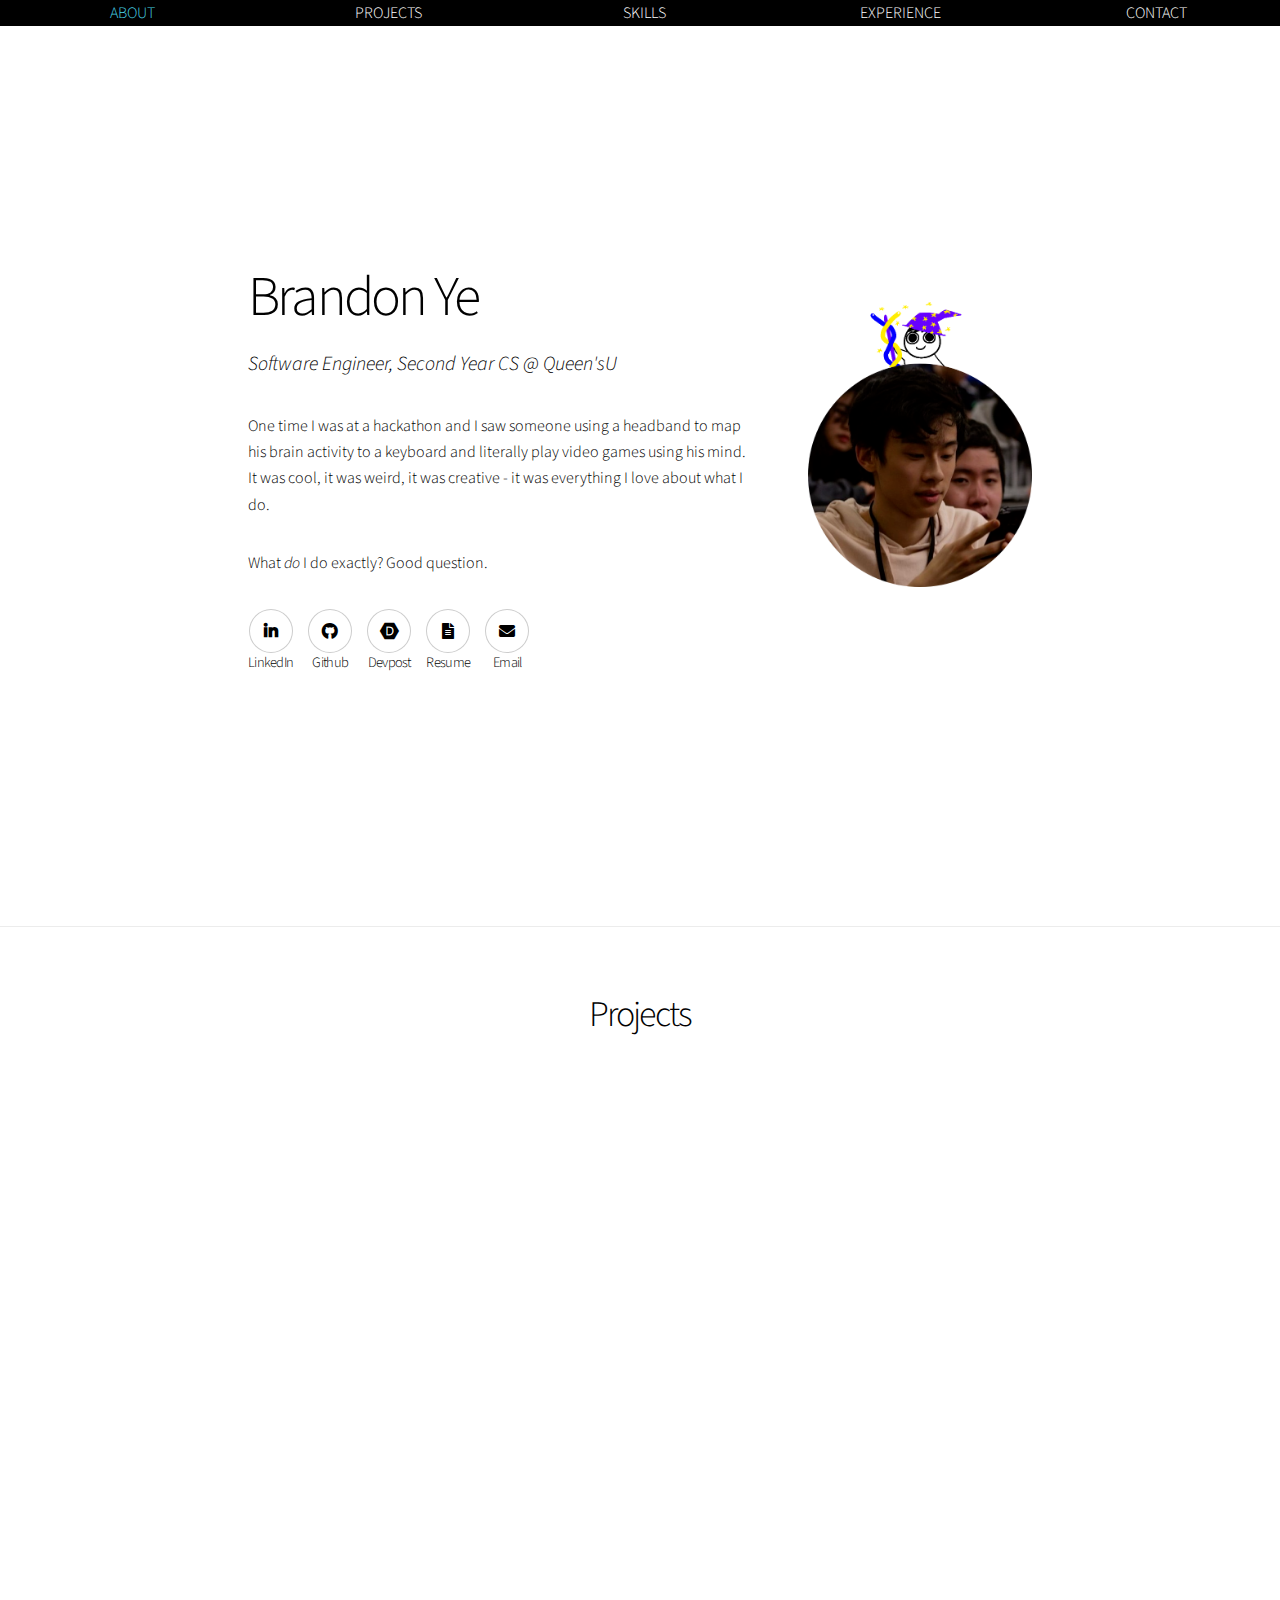
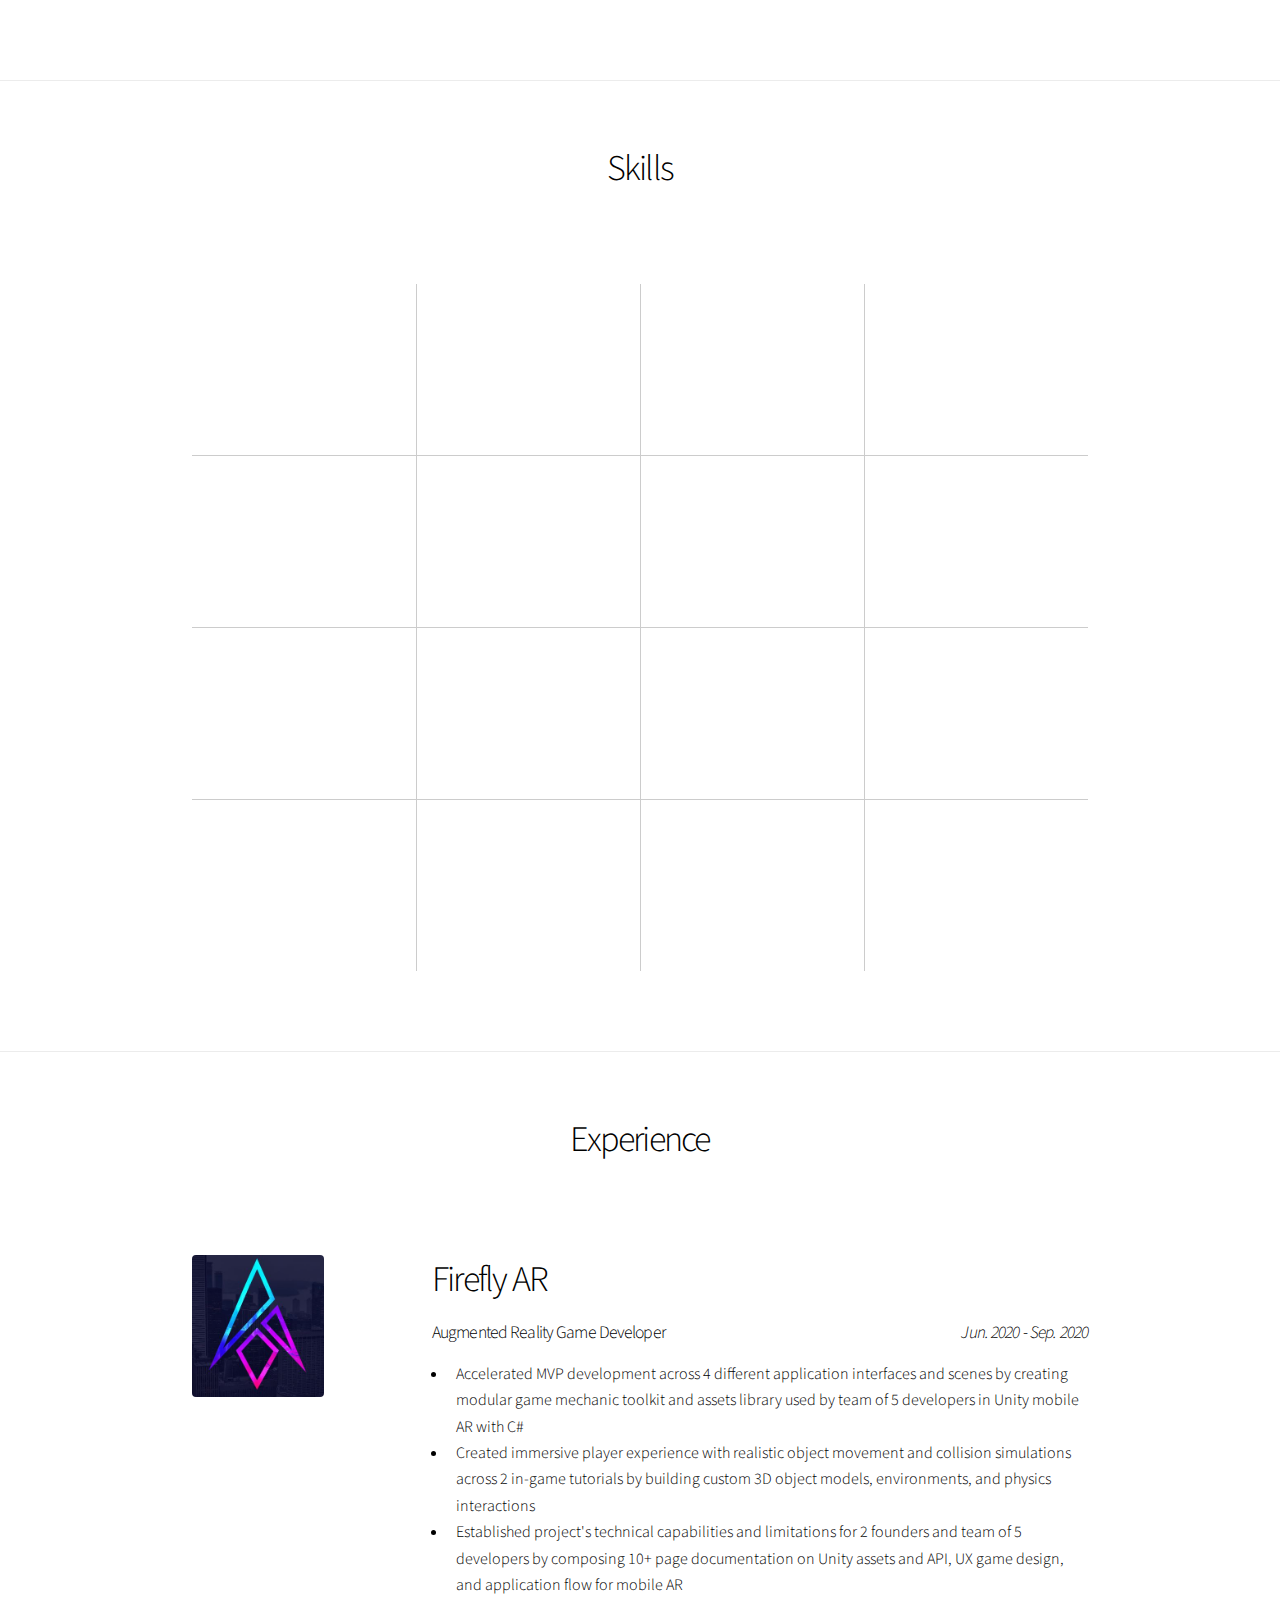
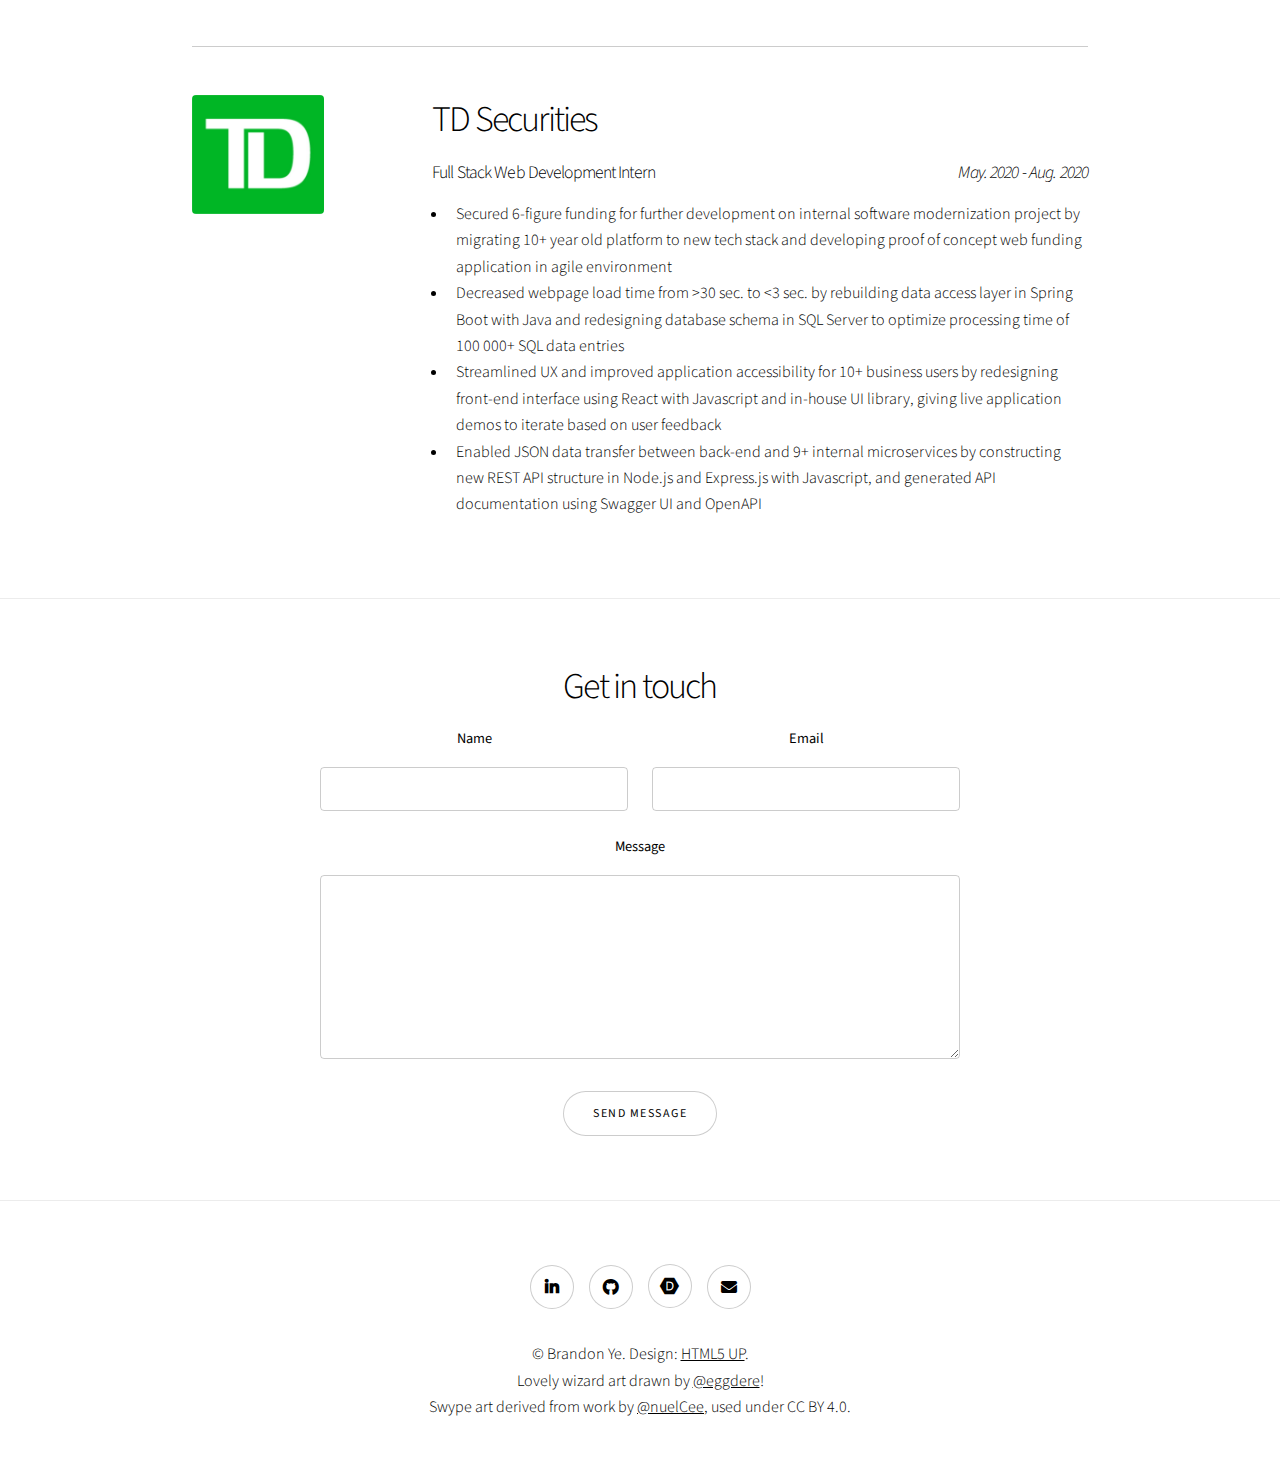
==== index.html @ df11e70d "add link preview" ====
<!DOCTYPE html>
<!--
	Story by HTML5 UP
	html5up.net | @ajlkn
	Free for personal and commercial use under the CCA 3.0 license (html5up.net/license)
-->
<html>

<head>
	<title>Brandon Ye</title>
	<meta charset="utf-8" />
	<meta name="viewport" content="width=device-width, initial-scale=1, user-scalable=no" />

	<!-- Stylesheets-->
	<link rel="icon" href="/favi.png" />
	<link rel="stylesheet" href="assets/css/main.css" />
	<noscript>
		<link rel="stylesheet" href="assets/css/noscript.css" />
	</noscript>
	<link rel="stylesheet" href="assets/css/animate.css" />

	<!-- Global site tag (gtag.js) - Google Analytics -->
	<script async src="https://www.googletagmanager.com/gtag/js?id=UA-158887407-1"></script>
	<script>
		window.dataLayer = window.dataLayer || [];
		function gtag() { dataLayer.push(arguments); }
		gtag('js', new Date());

		gtag('config', 'UA-158887407-1');
	</script>

	<!-- Hotjar Tracking Code for yebrandon.com -->
	<script>
		(function (h, o, t, j, a, r)
		{
			h.hj = h.hj || function () { (h.hj.q = h.hj.q || []).push(arguments) };
			h._hjSettings = { hjid: 2223119, hjsv: 6 };
			a = o.getElementsByTagName('head')[0];
			r = o.createElement('script'); r.async = 1;
			r.src = t + h._hjSettings.hjid + j + h._hjSettings.hjsv;
			a.appendChild(r);
		})(window, document, 'https://static.hotjar.com/c/hotjar-', '.js?sv=');
	</script>

	<!-- Link Preview -->
	<meta property="og:url" content="https://yebrandon.com/" />
	<meta property="og:type" content="website" />
	<meta property="og:site_name" content="Brandon Ye" />
	<meta property="og:description" content="Software Engineer, Second Year CS @ Queen'sU" />
	<meta property="og:image" content="/assets/img/preview.jpg" />

</head>

<script src="assets/js/wow.min.js"></script>
<script>
	new WOW().init();
</script>

<body class="is-preload">
	<ul class="navbar" id="navbar">
		<li class="navitem">
			<a class="navlink currentSection" href="#about">ABOUT</a>
		</li>
		<li class="navitem">
			<a class="navlink" href="#projects">PROJECTS</a>
		</li>
		<li class="navitem">
			<a class="navlink" href="#skills">SKILLS</a>
		</li>
		<li class="navitem">
			<a class="navlink" href="#experience">EXPERIENCE</a>
		</li>
		<li class="navitem">
			<a class="navlink" href="#contact">CONTACT</a>
		</li>
	</ul>

	<!-- Wrapper -->
	<div id="wrapper" class="divided">
		<!-- Banner -->
		<section id="about"
			class="banner style3 orient-left content-align-left image-position-left fullscreen onload-image-fade-in onload-content-fade-right">
			<div class="content">
				<h1>Brandon Ye</h1>
				<p class="major">
					<em>Software Engineer, Second Year CS @ Queen'sU </em>
				</p>
				<p>
					One time I was at a hackathon and I saw someone using a
					headband to map his brain activity to a keyboard and
					literally play video games using his mind. It was cool,
					it was weird, it was creative - it was everything I love
					about what I do.
				</p>
				<p>What <em>do</em> I do exactly? Good question.</p>

				<div class="inner">
					<ul class="icons">
						<li class='align-center'>
							<a href="https://www.linkedin.com/in/yebrandon/"
								class="icon brands style2 fa-linkedin-in"><span class="label">LinkedIn</span></a>
							</br>
							<h5>LinkedIn</h5>
						</li>
						<li class='align-center'>
							<a href="https://github.com/yebrandon" class="icon brands style2 fa-github"><span
									class="label">Github</span></a>
							</br>
							<h5>Github</h5>
						</li>
						<li class='align-center'>
							<a href="https://devpost.com/yebrandon" class="icon style2 devpost-wrap icon-devpost"><span
									class="label">Devpost</span></a>
							</br>
							<h5>Devpost</h5>
						</li>
						<li class='align-center'>
							<a href="https://drive.google.com/file/d/1NxqXTnU8Q_Bk2OvTeezurQHEL7Am3MLX/view?usp=sharing"
								class="icon style2 fa-file-alt"><span class="label">Resume</span></a>
							</br>
							<h5>Resume</h5>
						</li>
						<li class='align-center'>
							<a href="mailto:contactbrandonye@gmail.com" class="icon style2 fa-envelope"><span
									class="label">Email</span></a>
							</br>
							<h5>Email</h5>
						</li>
					</ul>
				</div>


			</div>
			<div class="image">
				<img src="assets/img/banner.png" alt="" />
			</div>
		</section>

		<!-- Projects -->
		<section class="wrapper style1 align-center" id="projects">
			<div class="inner">
				<h2>Projects </h2>
			</div>



			<!-- Gallery -->
			<div class="gallery style1 big onscroll-fade-in">
				<article>
					<a class='image'><img src="assets/img/gallery/voluntera.jpg" alt="" /></a>


					<div class="caption">
						<h3>Voluntera</h3>
						<p>The one-stop shop for social impact. Queen's Tech and Media Association, 2020.</p>
						<ul class="actions fixed">
							<li><a href="https://voluntera.ca"
									class="button primary icon solid small fa-external-link-alt">Visit</a></li>
							<li><a href="https://github.com/yebrandon/voluntera"
									class="button primary icon solid small brands fa-github">Learn
									More</a></li>
						</ul>
					</div>
				</article>
				<article>
					<a class='image'><img src="assets/img/gallery/leya.jpg" alt="" class="image" /></a>

					<div class="caption">
						<h3>leya</h3>
						<p>A Chrome extension that allows you to customize and enhance your browsing experience through
							visual aesthetics and audio ambience. Hack the North 2020++.</p>
						<ul class="actions fixed">
							<li><a href="https://youtu.be/6MU6Hxv-NVk"
									class="button primary icon solid small fa-play">Watch</a>
							</li>
							<li><a href="https://github.com/yebrandon/leya"
									class="button primary icon solid small brands fa-github">Learn
									More</a></li>
						</ul>
					</div>
				</article>
				<article>
					<a class='image'><img src="assets/img/gallery/swype.jpg" alt="" class="image" /></a>

					<div class="caption">
						<h3>Swype</h3>
						<p>A mobile app that makes choosing where to eat fast and easy. Hack Western VII, 2020.</p>
						<ul class="actions fixed">
							<li><a href="https://youtu.be/klGUyrtO-fk"
									class="button primary icon solid small fa-play">Watch</a>
							</li>
							<li><a href="https://github.com/yebrandon/swype"
									class="button primary icon solid small brands fa-github">Learn
									More</a></li>
						</ul>
					</div>
				</article>
				<article>
					<a class='image'><img src="assets/img/gallery/veil.jpg" alt="" class="image" /></a>

					<div class="caption">
						<h3>Veil</h3>
						<p>Using image processing and machine learning to train an AI model that detects whether or not
							someone is wearing a mask. hackHer, 2020.</p>
						<ul class="actions fixed">
							<li><a href="https://www.youtube.com/watch?v=igIYOyoMusU&feature=youtu.be"
									class="button primary icon solid small fa-play">Watch</a>
							</li>
							<li><a href="https://github.com/yebrandon/veil"
									class="button primary icon solid small brands fa-github">Learn
									More</a></li>
						</ul>
					</div>
				</article>
				<article>
					<a class='image'><img src="assets/img/gallery/taxsim.jpg" alt="" class="image" /></a>

					<div class="caption">
						<h3>Tax Simulator</h3>
						<p>An educational game geared towards teaching youth about tax deductions and savings vehicles.
							Hack Western VI, 2019.
						</p>
						<ul class="actions fixed">
							<li><a href="/tax-simulator-2019/index.html"
									class="button primary icon solid small fa-gamepad">Play</a>
							</li>
							<li><a href="https://github.com/yebrandon/tax-simulator"
									class="button primary icon solid small brands fa-github">Learn
									More</a></li>
						</ul>
					</div>
				</article>
				<article>
					<a class='image'> <img src="assets/img/gallery/redandblue.jpg" alt="" class="image" /></a>

					<div class="caption">
						<h3>Red and Blue // Identity and the Creative Process</h3>
						<p>A narrative-driven 2D side scrolling RPG,
							accompanied by a short documentary detailing the creative process and the impact of
							narrative media on my personal life. Years later, still my magnum opus. Highschool
							English class, 2018.</p>
						<ul class="actions fixed">
							<li><a href="https://photos.google.com/share/AF1QipPNEinGzB4NIvh5ciOec9Gi6fWkUIBM4pMpup3J4-FPGaxdNRXN6_MG1zgQ36-__g?key=OTVzZGIxNllGTkNlU3luVV9McG5wQnhhWEFRcGpR"
									class="button primary icon solid small fa-play">Watch</a>
							</li>
							<li><a href="/red-and-blue/index.html"
									class="button primary icon solid small  fa-gamepad">Play</a></li>
						</ul>
					</div>
				</article>

		</section>

		<!-- Skills -->
		<section class="wrapper style1 align-center" id="skills">
			<div class="inner">
				<h2>Skills</h2>
				<br />

				<div class="items style1 small onscroll-fade-in">

					<section>
						<span class="image fithalf"><img src="assets/img/items/js.jpg" alt="" /></span>
						<h3>Javascript</h3>
					</section>
					<section>
						<span class="image fithalf"><img src="assets/img/items/java.jpg" alt="" /></span>
						<h3>Java</h3>
					</section>
					<section>
						<span class="image fithalf"><img src="assets/img/items/csharp.jpg" alt="" /></span>
						<h3>C#</h3>
					</section>
					<section>
						<span class="image fithalf"><img src="assets/img/items/python.jpg" alt="" /></span>
						<h3>Python</h3>
					</section>
					<section>
						<span class="image fithalf"><img src="assets/img/items/html.jpg" alt="" /></span>
						<h3>HTML</h3>
					</section>
					<section>
						<span class="image fithalf"><img src="assets/img/items/css.jpg" alt="" /></span>
						<h3>CSS</h3>
					</section>
					<section>
						<span class="image fithalf"><img src="assets/img/items/sql.jpg" alt="" /></span>
						<h3>SQL</h3>
					</section>
					<section>
						<span class="image fithalf"><img src="assets/img/items/react.jpg" alt="" /></span>
						<h3>React</h3>
					</section>
					<section>
						<span class="image fithalf"><img src="assets/img/items/nodejs.jpg" alt="" /></span>
						<h3>Node.js</h3>
					</section>
					<section>
						<span class="image fithalf"><img src="assets/img/items/expressjs.jpg" alt="" /></span>
						<h3>Express.js</h3>
					</section>
					<section>
						<span class="image fithalf"><img width="50%" src="assets/img/items/flask.jpg" alt="" /></span>
						<h3>Flask</h3>
					</section>
					<section>
						<span class="image fithalf"><img src="assets/img/items/firebase.jpg" alt="" /></span>
						<h3>Firebase</h3>
					</section>
					<section>
						<span class="image fithalf"><img src="assets/img/items/sqlserver.jpg" alt="" /></span>
						<h3>SQL Server</h3>
					</section>
					<section>
						<span class="image fithalf"><img width="50%" src="assets/img/items/springboot.jpg"
								alt="" /></span>
						<h3>Spring Boot</h3>
					</section>
					<section>
						<span class="image fithalf"><img src="assets/img/items/unity.jpg" alt="" /></span>
						<h3>Unity</h3>
					</section>

					<section>
						<span class="image fithalf"><img src="assets/img/items/git.jpg" alt="" /></span>
						<h3>Git</h3>
					</section>
				</div>
			</div>
		</section>

		<!--Experience-->
		<section class="wrapper style1 align-center" id="experience">
			<div class="inner">
				<h2>Experience</h2>
				<br />
				<div class="index align-left">
					<section>
						<header class="expheader">
							<span class="image expimg"><img class="sideimg" src="assets/img/firefly.jpg"
									alt="" /></span>
						</header>
						<div class="content">
							<h2>Firefly AR</h2>
							<h4 style="float: left">
								Augmented Reality Game Developer
							</h4>
							<h4 style="float: right">
								<em>Jun. 2020 - Sep. 2020</em>
							</h4>
							<div style="clear: both"></div>
							<ul>
								<li>
									Accelerated MVP development across 4 different application interfaces and scenes by
									creating modular game mechanic
									toolkit and assets library used by team of 5 developers in Unity mobile AR with C#
								</li>
								<li>
									Created immersive player experience with realistic object movement and collision
									simulations across 2 in-game tutorials
									by building custom 3D object models, environments, and physics interactions
								</li>
								<li>
									Established project's technical capabilities and limitations for 2 founders and team
									of 5 developers by composing 10+
									page documentation on Unity assets and API, UX game design, and application flow for
									mobile AR
								</li>
							</ul>
						</div>
					</section>
					<section>
						<header class="expheader">
							<span class="image expimg"><img class="sideimg" src="assets/img/td.jpg" alt="" /></span>
						</header>
						<div class="content">
							<h2>TD Securities</h2>
							<h4 style="float: left">
								Full Stack Web Development Intern
							</h4>
							<h4 style="float: right">
								<em>May. 2020 - Aug. 2020</em>
							</h4>
							<div style="clear: both"></div>

							<ul>
								<li>
									Secured 6-figure funding for further development on internal software modernization
									project by migrating 10+ year old
									platform to new tech stack and developing proof of concept web funding application
									in agile environment
								</li>
								<li>
									Decreased webpage load time from &gt;30 sec. to &lt;3 sec. by rebuilding data access
									layer in Spring Boot with Java and
									redesigning database schema in SQL Server to optimize processing time of 100 000+
									SQL data entries
								</li>
								<li>
									Streamlined UX and improved application accessibility for 10+ business users by
									redesigning front-end interface using
									React with Javascript and in-house UI library, giving live application demos to
									iterate based on user feedback
								</li>
								<li>
									Enabled JSON data transfer between back-end and 9+ internal microservices by
									constructing new REST API structure
									in Node.js and Express.js with Javascript, and generated API documentation using
									Swagger UI and OpenAPI
								</li>
							</ul>
						</div>
					</section>
				</div>
			</div>
		</section>

		<!-- Contact -->
		<section class="wrapper style1 align-center" id="contact">
			<div class="inner medium">
				<h2>Get in touch</h2>
				<form accept-charset="utf-8" method="post" action="https://formspree.io/contactbrandonye@gmail.com">
					<div class="fields">
						<div class="field half">
							<label for="name">Name</label>
							<input type="text" name="name" id="name" value="" />
						</div>
						<div class="field half">
							<label for="email">Email</label>
							<input type="email" name="email" id="email" value="" />
						</div>
						<div class="field">
							<label for="message">Message</label>
							<textarea name="message" id="message" rows="6"></textarea>
						</div>
					</div>
					<ul class="actions special">
						<li>
							<input type="submit" name="submit" id="submit" value="Send Message" />
						</li>
					</ul>
				</form>
			</div>
		</section>

		<!-- Footer -->
		<footer class="wrapper style1 align-center">
			<div class="inner">
				<ul class="icons">
					<li>
						<a href="https://www.linkedin.com/in/yebrandon/" class="icon brands style2 fa-linkedin-in"><span
								class="label">LinkedIn</span></a>
					</li>
					<li>
						<a href="https://github.com/yebrandon" class="icon brands style2 fa-github"><span
								class="label">Github</span></a>
					</li>
					<li>
						<a href="https://devpost.com/yebrandon" class="icon style2 devpost-wrap icon-devpost"><span
								class="label">Devpost</span></a>
					</li>
					<li>
						<a href="mailto:contactbrandonye@gmail.com" class="icon style2 fa-envelope"><span
								class="label">Email</span></a>
					</li>
				</ul>
				<p>
					&copy; Brandon Ye. Design:
					<a href="https://html5up.net">HTML5 UP</a>.
					</br>
					Lovely wizard art drawn by <a href="https://eggdere.carrd.co">@eggdere</a>!</em>
					</br>
					Swype art derived from work by
					<a href="https://twitter.com/nuelCee_">@nuelCee</a>, used under CC BY 4.0.
				</p>
			</div>
		</footer>
	</div>

	<!-- Scripts -->
	<script src="assets/js/jquery.min.js"></script>
	<script src="assets/js/jquery.scrollex.min.js"></script>
	<script src="assets/js/jquery.scrolly.min.js"></script>
	<script src="assets/js/browser.min.js"></script>
	<script src="assets/js/breakpoints.min.js"></script>
	<script src="assets/js/util.js"></script>
	<script src="assets/js/main.js"></script>
</body>

</html>
---- assets/css/main.css ----
@import url(fontawesome-all.min.css);
@import url('https://fonts.googleapis.com/css?family=Source+Sans+Pro:300,300i,400,400i');

/*
	Story by HTML5 UP
	html5up.net | @ajlkn
	Free for personal and commercial use under the CCA 3.0 license (html5up.net/license)
*/

html,
body,
div,
span,
applet,
object,
iframe,
h1,
h2,
h3,
h4,
h5,
h6,
p,
blockquote,
pre,
a,
abbr,
acronym,
address,
big,
cite,
code,
del,
dfn,
em,
img,
ins,
kbd,
q,
s,
samp,
small,
strike,
strong,
sub,
sup,
tt,
var,
b,
u,
i,
center,
dl,
dt,
dd,
ol,
ul,
li,
fieldset,
form,
label,
legend,
table,
caption,
tbody,
tfoot,
thead,
tr,
th,
td,
article,
aside,
canvas,
details,
embed,
figure,
figcaption,
footer,
header,
hgroup,
menu,
nav,
output,
ruby,
section,
summary,
time,
mark,
audio,
video {
	margin: 0;
	padding: 0;
	border: 0;
	font-size: 100%;
	font: inherit;
	vertical-align: baseline;
}

article,
aside,
details,
figcaption,
figure,
footer,
header,
hgroup,
menu,
nav,
section {
	display: block;
}

body {
	line-height: 1;
}

ol,
ul {
	list-style: none;
}

blockquote,
q {
	quotes: none;
}

blockquote:before,
blockquote:after,
q:before,
q:after {
	content: '';
	content: none;
}

table {
	border-collapse: collapse;
	border-spacing: 0;
}

body {
	-webkit-text-size-adjust: none;
}

mark {
	background-color: transparent;
	color: inherit;
}

input::-moz-focus-inner {
	border: 0;
	padding: 0;
}

input,
select,
textarea {
	-moz-appearance: none;
	-webkit-appearance: none;
	-ms-appearance: none;
	appearance: none;
}

/* Basic */

@-ms-viewport {
	width: device-width;
}

body {
	-ms-overflow-style: scrollbar;
}

@media screen and (max-width: 480px) {
	html,
	body {
		min-width: 320px;
	}
}

html {
	box-sizing: border-box;
	scroll-behavior: smooth;
}

*,
*:before,
*:after {
	box-sizing: inherit;
}

body {
	background: #ffffff;
}

body.is-preload *,
body.is-preload *:before,
body.is-preload *:after {
	-moz-animation: none !important;
	-webkit-animation: none !important;
	-ms-animation: none !important;
	animation: none !important;
	-moz-transition: none !important;
	-webkit-transition: none !important;
	-ms-transition: none !important;
	transition: none !important;
}

/* Type */

html {
	font-size: 16pt;
}

@media screen and (max-width: 1680px) {
	html {
		font-size: 14pt;
	}
}

@media screen and (max-width: 1280px) {
	html {
		font-size: 12pt;
	}
}

@media screen and (max-width: 736px) {
	html {
		font-size: 11pt;
	}
}

@media screen and (max-width: 360px) {
	html {
		font-size: 10pt;
	}
}

body {
	background-color: #ffffff;
	color: #000000;
}

body,
input,
select,
textarea {
	font-family: 'Source Sans Pro', Helvetica, sans-serif;
	font-size: 1rem;
	font-weight: 300;
	line-height: 1.65;
}

a {
	-moz-transition: color 0.2s ease-in-out;
	-webkit-transition: color 0.2s ease-in-out;
	-ms-transition: color 0.2s ease-in-out;
	transition: color 0.2s ease-in-out;
	text-decoration: underline;
}

strong,
b {
	font-weight: 400;
}

em,
i {
	font-style: italic;
}

p {
	margin: 0 0 2rem 0;
}

p.major {
	font-size: 1.25rem;
}

h1,
h2,
h3,
h4,
h5 {
	font-weight: 300;
	line-height: 1.375;
	letter-spacing: -0.05em;
	margin: 0 0 1rem 0;
}

h1 a,
h2 a,
h3 a,
h4 a,
h5 a,
h6 a {
	color: inherit;
	text-decoration: none;
}

h1 {
	font-size: 3.5rem;
	line-height: 1.2;
}

h2 {
	font-size: 2.25rem;
}

h3 {
	font-size: 1.5rem;
}

h4 {
	font-size: 1.1rem;
}

h5 {
	font-size: 0.9rem;
}

h6 {
	font-size: 0.7rem;
}

sub {
	font-size: 0.8rem;
	position: relative;
	top: 0.5rem;
}

sup {
	font-size: 0.8rem;
	position: relative;
	top: -0.5rem;
}

blockquote {
	border-left: solid 4px;
	font-style: italic;
	margin: 0 0 2rem 0;
	padding: 0.5rem 0 0.5rem 2rem;
}

code {
	border-radius: 4px;
	font-family: 'Courier New', monospace;
	font-size: 0.9em;
	margin: 0 0.25rem;
	padding: 0.25rem 0.325rem;
}

pre {
	-webkit-overflow-scrolling: touch;
	font-family: 'Courier New', monospace;
	font-size: 0.9em;
	margin: 0 0 2rem 0;
}

pre code {
	display: block;
	line-height: 1.5;
	padding: 0.75rem 1rem;
	overflow-x: auto;
}

hr {
	border: 0;
	border-bottom: solid 1px;
	margin: 2.5rem 0;
}

hr.major {
	margin: 3.5rem 0;
}

.align-left {
	text-align: left;
}

.align-center {
	text-align: center;
}

.align-right {
	text-align: right;
}

@media screen and (max-width: 736px) {
	p.major {
		font-size: 1.1rem;
	}

	h1 {
		font-size: 2.5rem;
	}

	h2 {
		font-size: 2rem;
	}

	h3 {
		font-size: 1.25rem;
	}

	h4 {
		font-size: 1rem;
	}
}

input,
select,
textarea {
	color: #000000;
}

a {
	color: #000000;
}

a:hover {
	color: #47d3e5;
}

strong,
b {
	color: #000000;
}

h1,
h2,
h3,
h4,
h5,
h6 {
	color: #000000;
}

blockquote {
	border-left-color: rgba(0, 0, 0, 0.2);
}

code {
	background: rgba(0, 0, 0, 0.05);
	border-color: rgba(0, 0, 0, 0.2);
}

hr {
	border-bottom-color: rgba(0, 0, 0, 0.2);
}

/* Row */

.row {
	display: flex;
	flex-wrap: wrap;
	box-sizing: border-box;
	align-items: stretch;
}

.row > * {
	box-sizing: border-box;
}

.row.gtr-uniform > * > :last-child {
	margin-bottom: 0;
}

.row.aln-left {
	justify-content: flex-start;
}

.row.aln-center {
	justify-content: center;
}

.row.aln-right {
	justify-content: flex-end;
}

.row.aln-top {
	align-items: flex-start;
}

.row.aln-middle {
	align-items: center;
}

.row.aln-bottom {
	align-items: flex-end;
}

.row > .imp {
	order: -1;
}

.row > .col-1 {
	width: 8.33333%;
}

.row > .off-1 {
	margin-left: 8.33333%;
}

.row > .col-2 {
	width: 16.66667%;
}

.row > .off-2 {
	margin-left: 16.66667%;
}

.row > .col-3 {
	width: 25%;
}

.row > .off-3 {
	margin-left: 25%;
}

.row > .col-4 {
	width: 33.33333%;
}

.row > .off-4 {
	margin-left: 33.33333%;
}

.row > .col-5 {
	width: 41.66667%;
}

.row > .off-5 {
	margin-left: 41.66667%;
}

.row > .col-6 {
	width: 50%;
}

.row > .off-6 {
	margin-left: 50%;
}

.row > .col-7 {
	width: 58.33333%;
}

.row > .off-7 {
	margin-left: 58.33333%;
}

.row > .col-8 {
	width: 66.66667%;
}

.row > .off-8 {
	margin-left: 66.66667%;
}

.row > .col-9 {
	width: 75%;
}

.row > .off-9 {
	margin-left: 75%;
}

.row > .col-10 {
	width: 83.33333%;
}

.row > .off-10 {
	margin-left: 83.33333%;
}

.row > .col-11 {
	width: 91.66667%;
}

.row > .off-11 {
	margin-left: 91.66667%;
}

.row > .col-12 {
	width: 100%;
}

.row > .off-12 {
	margin-left: 100%;
}

.row.gtr-0 {
	margin-top: 0;
	margin-left: 0rem;
}

.row.gtr-0 > * {
	padding: 0 0 0 0rem;
}

.row.gtr-0.gtr-uniform {
	margin-top: 0rem;
}

.row.gtr-0.gtr-uniform > * {
	padding-top: 0rem;
}

.row.gtr-25 {
	margin-top: 0;
	margin-left: -0.5rem;
}

.row.gtr-25 > * {
	padding: 0 0 0 0.5rem;
}

.row.gtr-25.gtr-uniform {
	margin-top: -0.5rem;
}

.row.gtr-25.gtr-uniform > * {
	padding-top: 0.5rem;
}

.row.gtr-50 {
	margin-top: 0;
	margin-left: -1rem;
}

.row.gtr-50 > * {
	padding: 0 0 0 1rem;
}

.row.gtr-50.gtr-uniform {
	margin-top: -1rem;
}

.row.gtr-50.gtr-uniform > * {
	padding-top: 1rem;
}

.row {
	margin-top: 0;
	margin-left: -2rem;
}

.row > * {
	padding: 0 0 0 2rem;
}

.row.gtr-uniform {
	margin-top: -2rem;
}

.row.gtr-uniform > * {
	padding-top: 2rem;
}

.row.gtr-150 {
	margin-top: 0;
	margin-left: -3rem;
}

.row.gtr-150 > * {
	padding: 0 0 0 3rem;
}

.row.gtr-150.gtr-uniform {
	margin-top: -3rem;
}

.row.gtr-150.gtr-uniform > * {
	padding-top: 3rem;
}

.row.gtr-200 {
	margin-top: 0;
	margin-left: -4rem;
}

.row.gtr-200 > * {
	padding: 0 0 0 4rem;
}

.row.gtr-200.gtr-uniform {
	margin-top: -4rem;
}

.row.gtr-200.gtr-uniform > * {
	padding-top: 4rem;
}

@media screen and (max-width: 1680px) {
	.row {
		display: flex;
		flex-wrap: wrap;
		box-sizing: border-box;
		align-items: stretch;
	}

	.row > * {
		box-sizing: border-box;
	}

	.row.gtr-uniform > * > :last-child {
		margin-bottom: 0;
	}

	.row.aln-left {
		justify-content: flex-start;
	}

	.row.aln-center {
		justify-content: center;
	}

	.row.aln-right {
		justify-content: flex-end;
	}

	.row.aln-top {
		align-items: flex-start;
	}

	.row.aln-middle {
		align-items: center;
	}

	.row.aln-bottom {
		align-items: flex-end;
	}

	.row > .imp-xlarge {
		order: -1;
	}

	.row > .col-1-xlarge {
		width: 8.33333%;
	}

	.row > .off-1-xlarge {
		margin-left: 8.33333%;
	}

	.row > .col-2-xlarge {
		width: 16.66667%;
	}

	.row > .off-2-xlarge {
		margin-left: 16.66667%;
	}

	.row > .col-3-xlarge {
		width: 25%;
	}

	.row > .off-3-xlarge {
		margin-left: 25%;
	}

	.row > .col-4-xlarge {
		width: 33.33333%;
	}

	.row > .off-4-xlarge {
		margin-left: 33.33333%;
	}

	.row > .col-5-xlarge {
		width: 41.66667%;
	}

	.row > .off-5-xlarge {
		margin-left: 41.66667%;
	}

	.row > .col-6-xlarge {
		width: 50%;
	}

	.row > .off-6-xlarge {
		margin-left: 50%;
	}

	.row > .col-7-xlarge {
		width: 58.33333%;
	}

	.row > .off-7-xlarge {
		margin-left: 58.33333%;
	}

	.row > .col-8-xlarge {
		width: 66.66667%;
	}

	.row > .off-8-xlarge {
		margin-left: 66.66667%;
	}

	.row > .col-9-xlarge {
		width: 75%;
	}

	.row > .off-9-xlarge {
		margin-left: 75%;
	}

	.row > .col-10-xlarge {
		width: 83.33333%;
	}

	.row > .off-10-xlarge {
		margin-left: 83.33333%;
	}

	.row > .col-11-xlarge {
		width: 91.66667%;
	}

	.row > .off-11-xlarge {
		margin-left: 91.66667%;
	}

	.row > .col-12-xlarge {
		width: 100%;
	}

	.row > .off-12-xlarge {
		margin-left: 100%;
	}

	.row.gtr-0 {
		margin-top: 0;
		margin-left: 0rem;
	}

	.row.gtr-0 > * {
		padding: 0 0 0 0rem;
	}

	.row.gtr-0.gtr-uniform {
		margin-top: 0rem;
	}

	.row.gtr-0.gtr-uniform > * {
		padding-top: 0rem;
	}

	.row.gtr-25 {
		margin-top: 0;
		margin-left: -0.5rem;
	}

	.row.gtr-25 > * {
		padding: 0 0 0 0.5rem;
	}

	.row.gtr-25.gtr-uniform {
		margin-top: -0.5rem;
	}

	.row.gtr-25.gtr-uniform > * {
		padding-top: 0.5rem;
	}

	.row.gtr-50 {
		margin-top: 0;
		margin-left: -1rem;
	}

	.row.gtr-50 > * {
		padding: 0 0 0 1rem;
	}

	.row.gtr-50.gtr-uniform {
		margin-top: -1rem;
	}

	.row.gtr-50.gtr-uniform > * {
		padding-top: 1rem;
	}

	.row {
		margin-top: 0;
		margin-left: -2rem;
	}

	.row > * {
		padding: 0 0 0 2rem;
	}

	.row.gtr-uniform {
		margin-top: -2rem;
	}

	.row.gtr-uniform > * {
		padding-top: 2rem;
	}

	.row.gtr-150 {
		margin-top: 0;
		margin-left: -3rem;
	}

	.row.gtr-150 > * {
		padding: 0 0 0 3rem;
	}

	.row.gtr-150.gtr-uniform {
		margin-top: -3rem;
	}

	.row.gtr-150.gtr-uniform > * {
		padding-top: 3rem;
	}

	.row.gtr-200 {
		margin-top: 0;
		margin-left: -4rem;
	}

	.row.gtr-200 > * {
		padding: 0 0 0 4rem;
	}

	.row.gtr-200.gtr-uniform {
		margin-top: -4rem;
	}

	.row.gtr-200.gtr-uniform > * {
		padding-top: 4rem;
	}
}

@media screen and (max-width: 1280px) {
	.row {
		display: flex;
		flex-wrap: wrap;
		box-sizing: border-box;
		align-items: stretch;
	}

	.row > * {
		box-sizing: border-box;
	}

	.row.gtr-uniform > * > :last-child {
		margin-bottom: 0;
	}

	.row.aln-left {
		justify-content: flex-start;
	}

	.row.aln-center {
		justify-content: center;
	}

	.row.aln-right {
		justify-content: flex-end;
	}

	.row.aln-top {
		align-items: flex-start;
	}

	.row.aln-middle {
		align-items: center;
	}

	.row.aln-bottom {
		align-items: flex-end;
	}

	.row > .imp-large {
		order: -1;
	}

	.row > .col-1-large {
		width: 8.33333%;
	}

	.row > .off-1-large {
		margin-left: 8.33333%;
	}

	.row > .col-2-large {
		width: 16.66667%;
	}

	.row > .off-2-large {
		margin-left: 16.66667%;
	}

	.row > .col-3-large {
		width: 25%;
	}

	.row > .off-3-large {
		margin-left: 25%;
	}

	.row > .col-4-large {
		width: 33.33333%;
	}

	.row > .off-4-large {
		margin-left: 33.33333%;
	}

	.row > .col-5-large {
		width: 41.66667%;
	}

	.row > .off-5-large {
		margin-left: 41.66667%;
	}

	.row > .col-6-large {
		width: 50%;
	}

	.row > .off-6-large {
		margin-left: 50%;
	}

	.row > .col-7-large {
		width: 58.33333%;
	}

	.row > .off-7-large {
		margin-left: 58.33333%;
	}

	.row > .col-8-large {
		width: 66.66667%;
	}

	.row > .off-8-large {
		margin-left: 66.66667%;
	}

	.row > .col-9-large {
		width: 75%;
	}

	.row > .off-9-large {
		margin-left: 75%;
	}

	.row > .col-10-large {
		width: 83.33333%;
	}

	.row > .off-10-large {
		margin-left: 83.33333%;
	}

	.row > .col-11-large {
		width: 91.66667%;
	}

	.row > .off-11-large {
		margin-left: 91.66667%;
	}

	.row > .col-12-large {
		width: 100%;
	}

	.row > .off-12-large {
		margin-left: 100%;
	}

	.row.gtr-0 {
		margin-top: 0;
		margin-left: 0rem;
	}

	.row.gtr-0 > * {
		padding: 0 0 0 0rem;
	}

	.row.gtr-0.gtr-uniform {
		margin-top: 0rem;
	}

	.row.gtr-0.gtr-uniform > * {
		padding-top: 0rem;
	}

	.row.gtr-25 {
		margin-top: 0;
		margin-left: -0.5rem;
	}

	.row.gtr-25 > * {
		padding: 0 0 0 0.5rem;
	}

	.row.gtr-25.gtr-uniform {
		margin-top: -0.5rem;
	}

	.row.gtr-25.gtr-uniform > * {
		padding-top: 0.5rem;
	}

	.row.gtr-50 {
		margin-top: 0;
		margin-left: -1rem;
	}

	.row.gtr-50 > * {
		padding: 0 0 0 1rem;
	}

	.row.gtr-50.gtr-uniform {
		margin-top: -1rem;
	}

	.row.gtr-50.gtr-uniform > * {
		padding-top: 1rem;
	}

	.row {
		margin-top: 0;
		margin-left: -2rem;
	}

	.row > * {
		padding: 0 0 0 2rem;
	}

	.row.gtr-uniform {
		margin-top: -2rem;
	}

	.row.gtr-uniform > * {
		padding-top: 2rem;
	}

	.row.gtr-150 {
		margin-top: 0;
		margin-left: -3rem;
	}

	.row.gtr-150 > * {
		padding: 0 0 0 3rem;
	}

	.row.gtr-150.gtr-uniform {
		margin-top: -3rem;
	}

	.row.gtr-150.gtr-uniform > * {
		padding-top: 3rem;
	}

	.row.gtr-200 {
		margin-top: 0;
		margin-left: -4rem;
	}

	.row.gtr-200 > * {
		padding: 0 0 0 4rem;
	}

	.row.gtr-200.gtr-uniform {
		margin-top: -4rem;
	}

	.row.gtr-200.gtr-uniform > * {
		padding-top: 4rem;
	}
}

@media screen and (max-width: 980px) {
	.row {
		display: flex;
		flex-wrap: wrap;
		box-sizing: border-box;
		align-items: stretch;
	}

	.row > * {
		box-sizing: border-box;
	}

	.row.gtr-uniform > * > :last-child {
		margin-bottom: 0;
	}

	.row.aln-left {
		justify-content: flex-start;
	}

	.row.aln-center {
		justify-content: center;
	}

	.row.aln-right {
		justify-content: flex-end;
	}

	.row.aln-top {
		align-items: flex-start;
	}

	.row.aln-middle {
		align-items: center;
	}

	.row.aln-bottom {
		align-items: flex-end;
	}

	.row > .imp-medium {
		order: -1;
	}

	.row > .col-1-medium {
		width: 8.33333%;
	}

	.row > .off-1-medium {
		margin-left: 8.33333%;
	}

	.row > .col-2-medium {
		width: 16.66667%;
	}

	.row > .off-2-medium {
		margin-left: 16.66667%;
	}

	.row > .col-3-medium {
		width: 25%;
	}

	.row > .off-3-medium {
		margin-left: 25%;
	}

	.row > .col-4-medium {
		width: 33.33333%;
	}

	.row > .off-4-medium {
		margin-left: 33.33333%;
	}

	.row > .col-5-medium {
		width: 41.66667%;
	}

	.row > .off-5-medium {
		margin-left: 41.66667%;
	}

	.row > .col-6-medium {
		width: 50%;
	}

	.row > .off-6-medium {
		margin-left: 50%;
	}

	.row > .col-7-medium {
		width: 58.33333%;
	}

	.row > .off-7-medium {
		margin-left: 58.33333%;
	}

	.row > .col-8-medium {
		width: 66.66667%;
	}

	.row > .off-8-medium {
		margin-left: 66.66667%;
	}

	.row > .col-9-medium {
		width: 75%;
	}

	.row > .off-9-medium {
		margin-left: 75%;
	}

	.row > .col-10-medium {
		width: 83.33333%;
	}

	.row > .off-10-medium {
		margin-left: 83.33333%;
	}

	.row > .col-11-medium {
		width: 91.66667%;
	}

	.row > .off-11-medium {
		margin-left: 91.66667%;
	}

	.row > .col-12-medium {
		width: 100%;
	}

	.row > .off-12-medium {
		margin-left: 100%;
	}

	.row.gtr-0 {
		margin-top: 0;
		margin-left: 0rem;
	}

	.row.gtr-0 > * {
		padding: 0 0 0 0rem;
	}

	.row.gtr-0.gtr-uniform {
		margin-top: 0rem;
	}

	.row.gtr-0.gtr-uniform > * {
		padding-top: 0rem;
	}

	.row.gtr-25 {
		margin-top: 0;
		margin-left: -0.5rem;
	}

	.row.gtr-25 > * {
		padding: 0 0 0 0.5rem;
	}

	.row.gtr-25.gtr-uniform {
		margin-top: -0.5rem;
	}

	.row.gtr-25.gtr-uniform > * {
		padding-top: 0.5rem;
	}

	.row.gtr-50 {
		margin-top: 0;
		margin-left: -1rem;
	}

	.row.gtr-50 > * {
		padding: 0 0 0 1rem;
	}

	.row.gtr-50.gtr-uniform {
		margin-top: -1rem;
	}

	.row.gtr-50.gtr-uniform > * {
		padding-top: 1rem;
	}

	.row {
		margin-top: 0;
		margin-left: -2rem;
	}

	.row > * {
		padding: 0 0 0 2rem;
	}

	.row.gtr-uniform {
		margin-top: -2rem;
	}

	.row.gtr-uniform > * {
		padding-top: 2rem;
	}

	.row.gtr-150 {
		margin-top: 0;
		margin-left: -3rem;
	}

	.row.gtr-150 > * {
		padding: 0 0 0 3rem;
	}

	.row.gtr-150.gtr-uniform {
		margin-top: -3rem;
	}

	.row.gtr-150.gtr-uniform > * {
		padding-top: 3rem;
	}

	.row.gtr-200 {
		margin-top: 0;
		margin-left: -4rem;
	}

	.row.gtr-200 > * {
		padding: 0 0 0 4rem;
	}

	.row.gtr-200.gtr-uniform {
		margin-top: -4rem;
	}

	.row.gtr-200.gtr-uniform > * {
		padding-top: 4rem;
	}
}

@media screen and (max-width: 736px) {
	.row {
		display: flex;
		flex-wrap: wrap;
		box-sizing: border-box;
		align-items: stretch;
	}

	.row > * {
		box-sizing: border-box;
	}

	.row.gtr-uniform > * > :last-child {
		margin-bottom: 0;
	}

	.row.aln-left {
		justify-content: flex-start;
	}

	.row.aln-center {
		justify-content: center;
	}

	.row.aln-right {
		justify-content: flex-end;
	}

	.row.aln-top {
		align-items: flex-start;
	}

	.row.aln-middle {
		align-items: center;
	}

	.row.aln-bottom {
		align-items: flex-end;
	}

	.row > .imp-small {
		order: -1;
	}

	.row > .col-1-small {
		width: 8.33333%;
	}

	.row > .off-1-small {
		margin-left: 8.33333%;
	}

	.row > .col-2-small {
		width: 16.66667%;
	}

	.row > .off-2-small {
		margin-left: 16.66667%;
	}

	.row > .col-3-small {
		width: 25%;
	}

	.row > .off-3-small {
		margin-left: 25%;
	}

	.row > .col-4-small {
		width: 33.33333%;
	}

	.row > .off-4-small {
		margin-left: 33.33333%;
	}

	.row > .col-5-small {
		width: 41.66667%;
	}

	.row > .off-5-small {
		margin-left: 41.66667%;
	}

	.row > .col-6-small {
		width: 50%;
	}

	.row > .off-6-small {
		margin-left: 50%;
	}

	.row > .col-7-small {
		width: 58.33333%;
	}

	.row > .off-7-small {
		margin-left: 58.33333%;
	}

	.row > .col-8-small {
		width: 66.66667%;
	}

	.row > .off-8-small {
		margin-left: 66.66667%;
	}

	.row > .col-9-small {
		width: 75%;
	}

	.row > .off-9-small {
		margin-left: 75%;
	}

	.row > .col-10-small {
		width: 83.33333%;
	}

	.row > .off-10-small {
		margin-left: 83.33333%;
	}

	.row > .col-11-small {
		width: 91.66667%;
	}

	.row > .off-11-small {
		margin-left: 91.66667%;
	}

	.row > .col-12-small {
		width: 100%;
	}

	.row > .off-12-small {
		margin-left: 100%;
	}

	.row.gtr-0 {
		margin-top: 0;
		margin-left: 0rem;
	}

	.row.gtr-0 > * {
		padding: 0 0 0 0rem;
	}

	.row.gtr-0.gtr-uniform {
		margin-top: 0rem;
	}

	.row.gtr-0.gtr-uniform > * {
		padding-top: 0rem;
	}

	.row.gtr-25 {
		margin-top: 0;
		margin-left: -0.5rem;
	}

	.row.gtr-25 > * {
		padding: 0 0 0 0.5rem;
	}

	.row.gtr-25.gtr-uniform {
		margin-top: -0.5rem;
	}

	.row.gtr-25.gtr-uniform > * {
		padding-top: 0.5rem;
	}

	.row.gtr-50 {
		margin-top: 0;
		margin-left: -1rem;
	}

	.row.gtr-50 > * {
		padding: 0 0 0 1rem;
	}

	.row.gtr-50.gtr-uniform {
		margin-top: -1rem;
	}

	.row.gtr-50.gtr-uniform > * {
		padding-top: 1rem;
	}

	.row {
		margin-top: 0;
		margin-left: -2rem;
	}

	.row > * {
		padding: 0 0 0 2rem;
	}

	.row.gtr-uniform {
		margin-top: -2rem;
	}

	.row.gtr-uniform > * {
		padding-top: 2rem;
	}

	.row.gtr-150 {
		margin-top: 0;
		margin-left: -3rem;
	}

	.row.gtr-150 > * {
		padding: 0 0 0 3rem;
	}

	.row.gtr-150.gtr-uniform {
		margin-top: -3rem;
	}

	.row.gtr-150.gtr-uniform > * {
		padding-top: 3rem;
	}

	.row.gtr-200 {
		margin-top: 0;
		margin-left: -4rem;
	}

	.row.gtr-200 > * {
		padding: 0 0 0 4rem;
	}

	.row.gtr-200.gtr-uniform {
		margin-top: -4rem;
	}

	.row.gtr-200.gtr-uniform > * {
		padding-top: 4rem;
	}
}

@media screen and (max-width: 480px) {
	.row {
		display: flex;
		flex-wrap: wrap;
		box-sizing: border-box;
		align-items: stretch;
	}

	.row > * {
		box-sizing: border-box;
	}

	.row.gtr-uniform > * > :last-child {
		margin-bottom: 0;
	}

	.row.aln-left {
		justify-content: flex-start;
	}

	.row.aln-center {
		justify-content: center;
	}

	.row.aln-right {
		justify-content: flex-end;
	}

	.row.aln-top {
		align-items: flex-start;
	}

	.row.aln-middle {
		align-items: center;
	}

	.row.aln-bottom {
		align-items: flex-end;
	}

	.row > .imp-xsmall {
		order: -1;
	}

	.row > .col-1-xsmall {
		width: 8.33333%;
	}

	.row > .off-1-xsmall {
		margin-left: 8.33333%;
	}

	.row > .col-2-xsmall {
		width: 16.66667%;
	}

	.row > .off-2-xsmall {
		margin-left: 16.66667%;
	}

	.row > .col-3-xsmall {
		width: 25%;
	}

	.row > .off-3-xsmall {
		margin-left: 25%;
	}

	.row > .col-4-xsmall {
		width: 33.33333%;
	}

	.row > .off-4-xsmall {
		margin-left: 33.33333%;
	}

	.row > .col-5-xsmall {
		width: 41.66667%;
	}

	.row > .off-5-xsmall {
		margin-left: 41.66667%;
	}

	.row > .col-6-xsmall {
		width: 50%;
	}

	.row > .off-6-xsmall {
		margin-left: 50%;
	}

	.row > .col-7-xsmall {
		width: 58.33333%;
	}

	.row > .off-7-xsmall {
		margin-left: 58.33333%;
	}

	.row > .col-8-xsmall {
		width: 66.66667%;
	}

	.row > .off-8-xsmall {
		margin-left: 66.66667%;
	}

	.row > .col-9-xsmall {
		width: 75%;
	}

	.row > .off-9-xsmall {
		margin-left: 75%;
	}

	.row > .col-10-xsmall {
		width: 83.33333%;
	}

	.row > .off-10-xsmall {
		margin-left: 83.33333%;
	}

	.row > .col-11-xsmall {
		width: 91.66667%;
	}

	.row > .off-11-xsmall {
		margin-left: 91.66667%;
	}

	.row > .col-12-xsmall {
		width: 100%;
	}

	.row > .off-12-xsmall {
		margin-left: 100%;
	}

	.row.gtr-0 {
		margin-top: 0;
		margin-left: 0rem;
	}

	.row.gtr-0 > * {
		padding: 0 0 0 0rem;
	}

	.row.gtr-0.gtr-uniform {
		margin-top: 0rem;
	}

	.row.gtr-0.gtr-uniform > * {
		padding-top: 0rem;
	}

	.row.gtr-25 {
		margin-top: 0;
		margin-left: -0.5rem;
	}

	.row.gtr-25 > * {
		padding: 0 0 0 0.5rem;
	}

	.row.gtr-25.gtr-uniform {
		margin-top: -0.5rem;
	}

	.row.gtr-25.gtr-uniform > * {
		padding-top: 0.5rem;
	}

	.row.gtr-50 {
		margin-top: 0;
		margin-left: -1rem;
	}

	.row.gtr-50 > * {
		padding: 0 0 0 1rem;
	}

	.row.gtr-50.gtr-uniform {
		margin-top: -1rem;
	}

	.row.gtr-50.gtr-uniform > * {
		padding-top: 1rem;
	}

	.row {
		margin-top: 0;
		margin-left: -2rem;
	}

	.row > * {
		padding: 0 0 0 2rem;
	}

	.row.gtr-uniform {
		margin-top: -2rem;
	}

	.row.gtr-uniform > * {
		padding-top: 2rem;
	}

	.row.gtr-150 {
		margin-top: 0;
		margin-left: -3rem;
	}

	.row.gtr-150 > * {
		padding: 0 0 0 3rem;
	}

	.row.gtr-150.gtr-uniform {
		margin-top: -3rem;
	}

	.row.gtr-150.gtr-uniform > * {
		padding-top: 3rem;
	}

	.row.gtr-200 {
		margin-top: 0;
		margin-left: -4rem;
	}

	.row.gtr-200 > * {
		padding: 0 0 0 4rem;
	}

	.row.gtr-200.gtr-uniform {
		margin-top: -4rem;
	}

	.row.gtr-200.gtr-uniform > * {
		padding-top: 4rem;
	}
}

@media screen and (max-width: 360px) {
	.row {
		display: flex;
		flex-wrap: wrap;
		box-sizing: border-box;
		align-items: stretch;
	}

	.row > * {
		box-sizing: border-box;
	}

	.row.gtr-uniform > * > :last-child {
		margin-bottom: 0;
	}

	.row.aln-left {
		justify-content: flex-start;
	}

	.row.aln-center {
		justify-content: center;
	}

	.row.aln-right {
		justify-content: flex-end;
	}

	.row.aln-top {
		align-items: flex-start;
	}

	.row.aln-middle {
		align-items: center;
	}

	.row.aln-bottom {
		align-items: flex-end;
	}

	.row > .imp-xxsmall {
		order: -1;
	}

	.row > .col-1-xxsmall {
		width: 8.33333%;
	}

	.row > .off-1-xxsmall {
		margin-left: 8.33333%;
	}

	.row > .col-2-xxsmall {
		width: 16.66667%;
	}

	.row > .off-2-xxsmall {
		margin-left: 16.66667%;
	}

	.row > .col-3-xxsmall {
		width: 25%;
	}

	.row > .off-3-xxsmall {
		margin-left: 25%;
	}

	.row > .col-4-xxsmall {
		width: 33.33333%;
	}

	.row > .off-4-xxsmall {
		margin-left: 33.33333%;
	}

	.row > .col-5-xxsmall {
		width: 41.66667%;
	}

	.row > .off-5-xxsmall {
		margin-left: 41.66667%;
	}

	.row > .col-6-xxsmall {
		width: 50%;
	}

	.row > .off-6-xxsmall {
		margin-left: 50%;
	}

	.row > .col-7-xxsmall {
		width: 58.33333%;
	}

	.row > .off-7-xxsmall {
		margin-left: 58.33333%;
	}

	.row > .col-8-xxsmall {
		width: 66.66667%;
	}

	.row > .off-8-xxsmall {
		margin-left: 66.66667%;
	}

	.row > .col-9-xxsmall {
		width: 75%;
	}

	.row > .off-9-xxsmall {
		margin-left: 75%;
	}

	.row > .col-10-xxsmall {
		width: 83.33333%;
	}

	.row > .off-10-xxsmall {
		margin-left: 83.33333%;
	}

	.row > .col-11-xxsmall {
		width: 91.66667%;
	}

	.row > .off-11-xxsmall {
		margin-left: 91.66667%;
	}

	.row > .col-12-xxsmall {
		width: 100%;
	}

	.row > .off-12-xxsmall {
		margin-left: 100%;
	}

	.row.gtr-0 {
		margin-top: 0;
		margin-left: 0rem;
	}

	.row.gtr-0 > * {
		padding: 0 0 0 0rem;
	}

	.row.gtr-0.gtr-uniform {
		margin-top: 0rem;
	}

	.row.gtr-0.gtr-uniform > * {
		padding-top: 0rem;
	}

	.row.gtr-25 {
		margin-top: 0;
		margin-left: -0.5rem;
	}

	.row.gtr-25 > * {
		padding: 0 0 0 0.5rem;
	}

	.row.gtr-25.gtr-uniform {
		margin-top: -0.5rem;
	}

	.row.gtr-25.gtr-uniform > * {
		padding-top: 0.5rem;
	}

	.row.gtr-50 {
		margin-top: 0;
		margin-left: -1rem;
	}

	.row.gtr-50 > * {
		padding: 0 0 0 1rem;
	}

	.row.gtr-50.gtr-uniform {
		margin-top: -1rem;
	}

	.row.gtr-50.gtr-uniform > * {
		padding-top: 1rem;
	}

	.row {
		margin-top: 0;
		margin-left: -2rem;
	}

	.row > * {
		padding: 0 0 0 2rem;
	}

	.row.gtr-uniform {
		margin-top: -2rem;
	}

	.row.gtr-uniform > * {
		padding-top: 2rem;
	}

	.row.gtr-150 {
		margin-top: 0;
		margin-left: -3rem;
	}

	.row.gtr-150 > * {
		padding: 0 0 0 3rem;
	}

	.row.gtr-150.gtr-uniform {
		margin-top: -3rem;
	}

	.row.gtr-150.gtr-uniform > * {
		padding-top: 3rem;
	}

	.row.gtr-200 {
		margin-top: 0;
		margin-left: -4rem;
	}

	.row.gtr-200 > * {
		padding: 0 0 0 4rem;
	}

	.row.gtr-200.gtr-uniform {
		margin-top: -4rem;
	}

	.row.gtr-200.gtr-uniform > * {
		padding-top: 4rem;
	}
}

/* Box */

.box {
	border-radius: 4px;
	border: solid 1px;
	margin-bottom: 2rem;
	padding: 1.5rem;
}

.box > :last-child,
.box > :last-child > :last-child,
.box > :last-child > :last-child > :last-child {
	margin-bottom: 0;
}

.box.alt {
	border: 0;
	border-radius: 0;
	padding: 0;
}

.box {
	border-color: rgba(0, 0, 0, 0.2);
}

/* Button */

input[type='submit'],
input[type='reset'],
input[type='button'],
button,
.button {
	-moz-appearance: none;
	-webkit-appearance: none;
	-ms-appearance: none;
	appearance: none;
	-moz-transition: background-color 0.2s ease-in-out,
		box-shadow 0.2s ease-in-out, color 0.2s ease-in-out;
	-webkit-transition: background-color 0.2s ease-in-out,
		box-shadow 0.2s ease-in-out, color 0.2s ease-in-out;
	-ms-transition: background-color 0.2s ease-in-out,
		box-shadow 0.2s ease-in-out, color 0.2s ease-in-out;
	transition: background-color 0.2s ease-in-out, box-shadow 0.2s ease-in-out,
		color 0.2s ease-in-out;
	border: 0;
	cursor: pointer;
	display: inline-block;
	font-weight: 400;
	letter-spacing: 0.125em;
	text-align: center;
	text-decoration: none;
	text-transform: uppercase;
	white-space: nowrap;
	font-size: 0.75rem;
	max-width: 20rem;
	height: 3.75em;
	line-height: 3.75em;
	border-radius: 3.75em;
	padding: 0 2.5em;
	text-overflow: ellipsis;
	overflow: hidden;
}

input[type='submit'].icon:before,
input[type='reset'].icon:before,
input[type='button'].icon:before,
button.icon:before,
.button.icon:before {
	margin-right: 0.5rem;
}

input[type='submit'].fit,
input[type='reset'].fit,
input[type='button'].fit,
button.fit,
.button.fit {
	width: 100%;
}

input[type='submit'].small,
input[type='reset'].small,
input[type='button'].small,
button.small,
.button.small {
	font-size: 0.6rem;
	height: 3.325em;
	line-height: 3.325em;
	border-radius: 3.325em;
	padding: 0 2em;
}

input[type='submit'].large,
input[type='reset'].large,
input[type='button'].large,
button.large,
.button.large {
	font-size: 0.8rem;
	height: 4em;
	line-height: 4em;
	border-radius: 4em;
	padding: 0 3em;
}

input[type='submit'].wide,
input[type='reset'].wide,
input[type='button'].wide,
button.wide,
.button.wide {
	min-width: 14em;
}

input[type='submit'].disabled,
input[type='submit']:disabled,
input[type='reset'].disabled,
input[type='reset']:disabled,
input[type='button'].disabled,
input[type='button']:disabled,
button.disabled,
button:disabled,
.button.disabled,
.button:disabled {
	pointer-events: none;
	opacity: 0.25;
}

input[type='submit'],
input[type='reset'],
input[type='button'],
button,
.button {
	background-color: transparent;
	box-shadow: inset 0 0 0 1px rgba(0, 0, 0, 0.2);
	color: #000000 !important;
}

input[type='submit']:hover,
input[type='reset']:hover,
input[type='button']:hover,
button:hover,
.button:hover {
	box-shadow: inset 0 0 0 1px #47d3e5;
	color: #47d3e5 !important;
}

input[type='submit']:active,
input[type='reset']:active,
input[type='button']:active,
button:active,
.button:active {
	background-color: rgba(71, 211, 229, 0.2);
	box-shadow: inset 0 0 0 1px #47d3e5;
	color: #47d3e5 !important;
}

input[type='submit'].primary,
input[type='reset'].primary,
input[type='button'].primary,
button.primary,
.button.primary {
	background-color: #000000;
	box-shadow: none;
	color: #ffffff !important;
}

input[type='submit'].primary:hover,
input[type='reset'].primary:hover,
input[type='button'].primary:hover,
button.primary:hover,
.button.primary:hover {
	background-color: #47d3e5;
}

input[type='submit'].primary:active,
input[type='reset'].primary:active,
input[type='button'].primary:active,
button.primary:active,
.button.primary:active {
	background-color: #1ebdd1;
}

/* Form */

form {
	margin: 0 0 2rem 0;
}

form > :last-child {
	margin-bottom: 0;
}

form > .fields {
	display: -moz-flex;
	display: -webkit-flex;
	display: -ms-flex;
	display: flex;
	-moz-flex-wrap: wrap;
	-webkit-flex-wrap: wrap;
	-ms-flex-wrap: wrap;
	flex-wrap: wrap;
	width: calc(100% + 3rem);
	margin: -1.5rem 0 2rem -1.5rem;
}

form > .fields > .field {
	-moz-flex-grow: 0;
	-webkit-flex-grow: 0;
	-ms-flex-grow: 0;
	flex-grow: 0;
	-moz-flex-shrink: 0;
	-webkit-flex-shrink: 0;
	-ms-flex-shrink: 0;
	flex-shrink: 0;
	padding: 1.5rem 0 0 1.5rem;
	width: calc(100% - 1.5rem);
}

form > .fields > .field.half {
	width: calc(50% - 0.75rem);
}

form > .fields > .field.third {
	width: calc(100% / 3 - 0.5rem);
}

form > .fields > .field.quarter {
	width: calc(25% - 0.375rem);
}

@media screen and (max-width: 480px) {
	form > .fields {
		width: calc(100% + 3rem);
		margin: -1.5rem 0 2rem -1.5rem;
	}

	form > .fields > .field {
		padding: 1.5rem 0 0 1.5rem;
		width: calc(100% - 1.5rem);
	}

	form > .fields > .field.half {
		width: calc(100% - 1.5rem);
	}

	form > .fields > .field.third {
		width: calc(100% - 1.5rem);
	}

	form > .fields > .field.quarter {
		width: calc(100% - 1.5rem);
	}
}

label {
	display: block;
	font-size: 0.9rem;
	font-weight: 400;
	margin: 0 0 1rem 0;
}

input[type='text'],
input[type='password'],
input[type='email'],
input[type='tel'],
input[type='search'],
input[type='url'],
select,
textarea {
	-moz-appearance: none;
	-webkit-appearance: none;
	-ms-appearance: none;
	appearance: none;
	background-color: transparent;
	border-radius: 4px;
	border: none;
	border: solid 1px;
	color: inherit;
	display: block;
	outline: 0;
	padding: 0 0.825rem;
	text-decoration: none;
	width: 100%;
}

input[type='text']:invalid,
input[type='password']:invalid,
input[type='email']:invalid,
input[type='tel']:invalid,
input[type='search']:invalid,
input[type='url']:invalid,
select:invalid,
textarea:invalid {
	box-shadow: none;
}

select {
	background-size: 1.25rem;
	background-repeat: no-repeat;
	background-position: calc(100% - 1rem) center;
	height: 2.75rem;
	padding-right: 2.75rem;
	text-overflow: ellipsis;
}

select:focus::-ms-value {
	background-color: transparent;
}

select::-ms-expand {
	display: none;
}

input[type='text'],
input[type='password'],
input[type='email'],
input[type='tel'],
input[type='search'],
input[type='url'],
select {
	height: 2.75rem;
}

textarea {
	padding: 0.75rem 1rem;
}

input[type='checkbox'],
input[type='radio'] {
	-moz-appearance: none;
	-webkit-appearance: none;
	-ms-appearance: none;
	appearance: none;
	display: block;
	float: left;
	margin-right: -2rem;
	opacity: 0;
	width: 1rem;
	z-index: -1;
}

input[type='checkbox'] + label,
input[type='radio'] + label {
	text-decoration: none;
	-moz-user-select: none;
	-webkit-user-select: none;
	-ms-user-select: none;
	user-select: none;
	cursor: pointer;
	display: inline-block;
	font-size: 1rem;
	font-weight: 300;
	padding-left: 2.4rem;
	padding-right: 0.75rem;
	position: relative;
	margin-bottom: 0;
}

input[type='checkbox'] + label:before,
input[type='radio'] + label:before {
	-moz-osx-font-smoothing: grayscale;
	-webkit-font-smoothing: antialiased;
	display: inline-block;
	font-style: normal;
	font-variant: normal;
	text-rendering: auto;
	line-height: 1;
	text-transform: none !important;
	font-family: 'Font Awesome 5 Free';
	font-weight: 900;
}

input[type='checkbox'] + label:before,
input[type='radio'] + label:before {
	border-radius: 4px;
	border: solid 1px;
	content: '';
	display: inline-block;
	font-size: 0.8rem;
	height: 1.65rem;
	left: 0;
	line-height: 1.65rem;
	position: absolute;
	text-align: center;
	top: 0;
	width: 1.65rem;
}

input[type='checkbox']:checked + label:before,
input[type='radio']:checked + label:before {
	content: '\f00c';
}

input[type='checkbox'] + label:before {
	border-radius: 4px;
}

input[type='radio'] + label:before {
	border-radius: 100%;
}

::-webkit-input-placeholder {
	opacity: 1;
}

:-moz-placeholder {
	opacity: 1;
}

::-moz-placeholder {
	opacity: 1;
}

:-ms-input-placeholder {
	opacity: 1;
}

label {
	color: #000000;
}

input[type='text'],
input[type='password'],
input[type='email'],
input[type='tel'],
input[type='search'],
input[type='url'],
select,
textarea {
	border-color: rgba(0, 0, 0, 0.2);
}

input[type='text']:focus,
input[type='password']:focus,
input[type='email']:focus,
input[type='tel']:focus,
input[type='search']:focus,
input[type='url']:focus,
select:focus,
textarea:focus {
	border-color: #47d3e5;
	box-shadow: 0 0 0 1px #47d3e5;
}

select {
	background-image: url("data:image/svg+xml;charset=utf8,%3Csvg xmlns='http://www.w3.org/2000/svg' width='40' height='40' preserveAspectRatio='none' viewBox='0 0 40 40'%3E%3Cpath d='M9.4,12.3l10.4,10.4l10.4-10.4c0.2-0.2,0.5-0.4,0.9-0.4c0.3,0,0.6,0.1,0.9,0.4l3.3,3.3c0.2,0.2,0.4,0.5,0.4,0.9 c0,0.4-0.1,0.6-0.4,0.9L20.7,31.9c-0.2,0.2-0.5,0.4-0.9,0.4c-0.3,0-0.6-0.1-0.9-0.4L4.3,17.3c-0.2-0.2-0.4-0.5-0.4-0.9 c0-0.4,0.1-0.6,0.4-0.9l3.3-3.3c0.2-0.2,0.5-0.4,0.9-0.4S9.1,12.1,9.4,12.3z' fill='rgba(0, 0, 0, 0.2)' /%3E%3C/svg%3E");
}

select option {
	color: #000000;
	background: #ffffff;
}

input[type='checkbox'] + label,
input[type='radio'] + label {
	color: #000000;
}

input[type='checkbox'] + label:before,
input[type='radio'] + label:before {
	border-color: rgba(0, 0, 0, 0.2);
}

input[type='checkbox']:checked + label:before,
input[type='radio']:checked + label:before {
	background-color: #000000;
	border-color: #000000;
	color: #ffffff;
}

input[type='checkbox']:focus + label:before,
input[type='radio']:focus + label:before {
	border-color: #47d3e5;
	box-shadow: 0 0 0 1px #47d3e5;
}

::-webkit-input-placeholder {
	color: rgba(0, 0, 0, 0.75) !important;
}

:-moz-placeholder {
	color: rgba(0, 0, 0, 0.75) !important;
}

::-moz-placeholder {
	color: rgba(0, 0, 0, 0.75) !important;
}

:-ms-input-placeholder {
	color: rgba(0, 0, 0, 0.75) !important;
}

/* Icon */

.icon {
	text-decoration: none;
	border-bottom: none;
	position: relative;
	text-align: center;
}

.icon:before {
	-moz-osx-font-smoothing: grayscale;
	-webkit-font-smoothing: antialiased;
	display: inline-block;
	font-style: normal;
	font-variant: normal;
	text-rendering: auto;
	line-height: 1;
	text-transform: none !important;
	font-family: 'Font Awesome 5 Free';
	font-weight: 900;
}

.icon > .label {
	display: none;
}

.icon:before {
	line-height: inherit;
}

.icon.solid:before {
	font-weight: 900;
}

.icon.brands:before {
	font-family: 'Font Awesome 5 Brands';
}

.icon.style2:before {
	border-radius: 2.75em;
	display: inline-block;
	height: 2.75em;
	line-height: 2.75em;
	width: 2.75em;
}

.icon.major {
	display: block;
	margin: 0 0 1rem 0;
}

.icon.major:before {
	font-size: 1.25rem;
}

a.icon.style2:before {
	-moz-transition: background-color 0.2s ease-in-out,
		box-shadow 0.2s ease-in-out, color 0.2s ease-in-out;
	-webkit-transition: background-color 0.2s ease-in-out,
		box-shadow 0.2s ease-in-out, color 0.2s ease-in-out;
	-ms-transition: background-color 0.2s ease-in-out,
		box-shadow 0.2s ease-in-out, color 0.2s ease-in-out;
	transition: background-color 0.2s ease-in-out, box-shadow 0.2s ease-in-out,
		color 0.2s ease-in-out;
}

.icon.style2:before {
	box-shadow: inset 0 0 0 1px rgba(0, 0, 0, 0.2);
}

a.icon.style2:hover:before {
	box-shadow: inset 0 0 0 1px #47d3e5;
	color: #47d3e5;
}

a.icon.style2:active:before {
	background-color: rgba(71, 211, 229, 0.1);
	box-shadow: inset 0 0 0 1px #47d3e5;
	color: #47d3e5;
}

/* Image */

.image {
	border: 0;
	border-radius: 4px;
	display: inline-block;
	position: relative;
}

.image img {
	display: block;
	border-radius: 4px;
}

.image.left,
.image.right {
	width: 40%;
	max-width: 10rem;
}

.image.left img,
.image.right img {
	width: 100%;
}

.image.left {
	float: left;
	margin: 0 1.5rem 1rem 0;
	top: 0.25rem;
}

.image.right {
	float: right;
	margin: 0 0 1rem 1.5rem;
	top: 0.25rem;
}

.image.fit {
	display: block;
	margin: 0 0 2rem 0;
	width: 100%;
}

.image.fit img {
	width: 100%;
}

.image.fithalf img {
	width: 50%;
	margin: auto;
}

.image.main {
	display: block;
	margin: 0 0 3rem 0;
	width: 100%;
}

.image.main img {
	width: 100%;
}

/* List */

ol {
	list-style: decimal;
	margin: 0 0 2rem 0;
	padding-left: 1.25rem;
}

ol li {
	padding-left: 0.25rem;
}

ul {
	list-style: disc;
	margin: 0 0 2rem 0;
	padding-left: 1rem;
}

ul li {
	padding-left: 0.5rem;
}

ul.alt {
	list-style: none;
	padding-left: 0;
}

ul.alt li {
	border-top: solid 1px;
	padding: 0.5rem 0;
}

ul.alt li:first-child {
	border-top: 0;
	padding-top: 0;
}

dl {
	margin: 0 0 2rem 0;
}

dl dt {
	display: block;
	font-weight: 400;
	margin: 0 0 1rem 0;
}

dl dd {
	margin-left: 2rem;
}

dl.style2 dt {
	width: 25%;
	float: left;
}

dl.style2 dd {
	width: 70%;
	float: left;
}

dl.style2:after {
	content: '';
	display: block;
	clear: both;
}

ul.alt li {
	border-top-color: rgba(0, 0, 0, 0.2);
}

/* Actions */

ul.actions {
	display: -moz-flex;
	display: -webkit-flex;
	display: -ms-flex;
	display: flex;
	cursor: default;
	list-style: none;
	padding-left: 0;
	margin-left: -1rem;
}

ul.actions li {
	padding: 0 0 0 1rem;
	vertical-align: middle;
	float: left;
	margin: left;
}

ul.actions.special {
	-moz-justify-content: center;
	-webkit-justify-content: center;
	-ms-justify-content: center;
	justify-content: center;
	width: 100%;
	margin-left: 0;
}

ul.actions.special li:first-child {
	padding-left: 0;
}

ul.actions.stacked {
	-moz-flex-direction: column;
	-webkit-flex-direction: column;
	-ms-flex-direction: column;
	flex-direction: column;
	margin-left: 0;
}

ul.actions.stacked li {
	padding: 1.3rem 0 0 0;
}

ul.actions.stacked li:first-child {
	padding-top: 0;
}

ul.actions.fit {
	width: calc(100% + 1rem);
}

ul.actions.fit li {
	-moz-flex-grow: 1;
	-webkit-flex-grow: 1;
	-ms-flex-grow: 1;
	flex-grow: 1;
	-moz-flex-shrink: 1;
	-webkit-flex-shrink: 1;
	-ms-flex-shrink: 1;
	flex-shrink: 1;
	width: 100%;
}

ul.actions.fit li > * {
	width: 100%;
}

ul.actions.fit.stacked {
	width: 100%;
}

@media screen and (max-width: 768px) {
	ul.actions {
		display: flex;
		justify-content: center;
	}
}

@media screen and (max-width: 480px) {
	ul.actions:not(.fixed) {
		-moz-flex-direction: column;
		-webkit-flex-direction: column;
		-ms-flex-direction: column;
		flex-direction: column;
		width: 100% !important;
	}

	ul.actions:not(.fixed) li {
		-moz-flex-grow: 1;
		-webkit-flex-grow: 1;
		-ms-flex-grow: 1;
		flex-grow: 1;
		-moz-flex-shrink: 1;
		-webkit-flex-shrink: 1;
		-ms-flex-shrink: 1;
		flex-shrink: 1;
		padding: 1rem 0 0 0;
		text-align: center;
		width: 100%;
	}

	ul.actions:not(.fixed) li > * {
		width: 100%;
	}

	ul.actions:not(.fixed) li:first-child {
		padding-top: 0;
	}

	ul.actions:not(.fixed) li input[type='submit'],
	ul.actions:not(.fixed) li input[type='reset'],
	ul.actions:not(.fixed) li input[type='button'],
	ul.actions:not(.fixed) li button,
	ul.actions:not(.fixed) li .button {
		width: 100%;
	}

	ul.actions:not(.fixed) li input[type='submit'].icon:before,
	ul.actions:not(.fixed) li input[type='reset'].icon:before,
	ul.actions:not(.fixed) li input[type='button'].icon:before,
	ul.actions:not(.fixed) li button.icon:before,
	ul.actions:not(.fixed) li .button.icon:before {
		margin-left: -0.5rem;
	}
}

/* Icons */

ul.icons {
	cursor: default;
	list-style: none;
	padding-left: 0;
}

ul.icons li {
	display: inline-block;
	padding: 0 0.75rem 0 0;
}

ul.icons li:last-child {
	padding-right: 0;
}

/* Section/Article */

section.special,
article.special {
	text-align: center;
}

header p {
	position: relative;
	margin: -0.65rem 0 1.5rem 0;
	font-style: italic;
}

header h1 + p {
	font-size: 1.375rem;
}

header h2 + p {
	font-size: 1.25rem;
}

header h3 + p {
	font-size: 1.1rem;
}

header h4 + p,
header h5 + p,
header h6 + p {
	font-size: 0.9rem;
}

header p {
	color: rgba(0, 0, 0, 0.75);
}

/* Table */

.table-wrapper {
	-webkit-overflow-scrolling: touch;
	margin: 0 0 2rem 0;
	overflow-x: auto;
}

.table-wrapper > table {
	margin-bottom: 0;
}

table {
	margin: 0 0 2rem 0;
	width: 100%;
}

table tbody tr {
	border: solid 1px;
	border-left: 0;
	border-right: 0;
}

table td {
	padding: 0.75rem 0.75rem;
}

table th {
	font-size: 0.9rem;
	font-weight: 400;
	padding: 0 0.75rem 0.75rem 0.75rem;
	text-align: left;
}

table thead {
	border-bottom: solid 2px;
}

table tfoot {
	border-top: solid 2px;
}

table.alt {
	border-collapse: separate;
}

table.alt tbody tr td {
	border: solid 1px;
	border-left-width: 0;
	border-top-width: 0;
}

table.alt tbody tr td:first-child {
	border-left-width: 1px;
}

table.alt tbody tr:first-child td {
	border-top-width: 1px;
}

table.alt thead {
	border-bottom: 0;
}

table.alt tfoot {
	border-top: 0;
}

table.fixed {
	table-layout: fixed;
}

table tbody tr {
	border-color: rgba(0, 0, 0, 0.2);
}

table tbody tr:nth-child(2n + 1) {
	background-color: rgba(0, 0, 0, 0.05);
}

table tbody tr.alt {
	background-color: rgba(0, 0, 0, 0.05) !important;
}

table th {
	color: #000000;
}

table thead {
	border-bottom-color: rgba(0, 0, 0, 0.2);
}

table tfoot {
	border-top-color: rgba(0, 0, 0, 0.2);
}

table.alt tbody tr td {
	border-color: rgba(0, 0, 0, 0.2);
}

table.uniform tbody tr:nth-child(2n + 1) {
	background-color: transparent;
}

/* Banner (transitions) */

.banner.onload-content-fade-up .content {
	-moz-transition: opacity 0.75s ease-in-out, -moz-transform 0.75s ease-in-out;
	-webkit-transition: opacity 0.75s ease-in-out,
		-webkit-transform 0.75s ease-in-out;
	-ms-transition: opacity 0.75s ease-in-out, -ms-transform 0.75s ease-in-out;
	transition: opacity 0.75s ease-in-out, transform 0.75s ease-in-out;
}

body.is-preload .banner.onload-content-fade-up .content {
	-moz-transform: translateY(1rem);
	-webkit-transform: translateY(1rem);
	-ms-transform: translateY(1rem);
	transform: translateY(1rem);
	opacity: 0;
}

.banner.onload-content-fade-down .content {
	-moz-transition: opacity 0.75s ease-in-out, -moz-transform 0.75s ease-in-out;
	-webkit-transition: opacity 0.75s ease-in-out,
		-webkit-transform 0.75s ease-in-out;
	-ms-transition: opacity 0.75s ease-in-out, -ms-transform 0.75s ease-in-out;
	transition: opacity 0.75s ease-in-out, transform 0.75s ease-in-out;
}

body.is-preload .banner.onload-content-fade-down .content {
	-moz-transform: translateY(-1rem);
	-webkit-transform: translateY(-1rem);
	-ms-transform: translateY(-1rem);
	transform: translateY(-1rem);
	opacity: 0;
}

.banner.onload-content-fade-left .content {
	-moz-transition: opacity 0.75s ease-in-out, -moz-transform 0.75s ease-in-out;
	-webkit-transition: opacity 0.75s ease-in-out,
		-webkit-transform 0.75s ease-in-out;
	-ms-transition: opacity 0.75s ease-in-out, -ms-transform 0.75s ease-in-out;
	transition: opacity 0.75s ease-in-out, transform 0.75s ease-in-out;
}

body.is-preload .banner.onload-content-fade-left .content {
	-moz-transform: translateX(1rem);
	-webkit-transform: translateX(1rem);
	-ms-transform: translateX(1rem);
	transform: translateX(1rem);
	opacity: 0;
}

.banner.onload-content-fade-right .content {
	-moz-transition: opacity 0.75s ease-in-out, -moz-transform 0.75s ease-in-out;
	-webkit-transition: opacity 0.75s ease-in-out,
		-webkit-transform 0.75s ease-in-out;
	-ms-transition: opacity 0.75s ease-in-out, -ms-transform 0.75s ease-in-out;
	transition: opacity 0.75s ease-in-out, transform 0.75s ease-in-out;
}

body.is-preload .banner.onload-content-fade-right .content {
	-moz-transform: translateX(-1rem);
	-webkit-transform: translateX(-1rem);
	-ms-transform: translateX(-1rem);
	transform: translateX(-1rem);
	opacity: 0;
}

.banner.onload-content-fade-in .content {
	-moz-transition: opacity 0.75s ease-in-out;
	-webkit-transition: opacity 0.75s ease-in-out;
	-ms-transition: opacity 0.75s ease-in-out;
	transition: opacity 0.75s ease-in-out;
}

body.is-preload .banner.onload-content-fade-in .content {
	opacity: 0;
}

.banner.onload-image-fade-up .image {
	-moz-transition: opacity 0.75s ease-in-out, -moz-transform 0.75s ease-in-out;
	-webkit-transition: opacity 0.75s ease-in-out,
		-webkit-transform 0.75s ease-in-out;
	-ms-transition: opacity 0.75s ease-in-out, -ms-transform 0.75s ease-in-out;
	transition: opacity 0.75s ease-in-out, transform 0.75s ease-in-out;
}

.banner.onload-image-fade-up .image img {
	-moz-transition: opacity 0.75s ease-in-out;
	-webkit-transition: opacity 0.75s ease-in-out;
	-ms-transition: opacity 0.75s ease-in-out;
	transition: opacity 0.75s ease-in-out;
	-moz-transition-delay: 0.5625s;
	-webkit-transition-delay: 0.5625s;
	-ms-transition-delay: 0.5625s;
	transition-delay: 0.5625s;
}

body.is-preload .banner.onload-image-fade-up .image {
	-moz-transform: translateY(1rem);
	-webkit-transform: translateY(1rem);
	-ms-transform: translateY(1rem);
	transform: translateY(1rem);
	opacity: 0;
}

body.is-preload .banner.onload-image-fade-up .image img {
	opacity: 0;
}

.banner.onload-image-fade-down .image {
	-moz-transition: opacity 0.75s ease-in-out, -moz-transform 0.75s ease-in-out;
	-webkit-transition: opacity 0.75s ease-in-out,
		-webkit-transform 0.75s ease-in-out;
	-ms-transition: opacity 0.75s ease-in-out, -ms-transform 0.75s ease-in-out;
	transition: opacity 0.75s ease-in-out, transform 0.75s ease-in-out;
}

.banner.onload-image-fade-down .image img {
	-moz-transition: opacity 0.75s ease-in-out;
	-webkit-transition: opacity 0.75s ease-in-out;
	-ms-transition: opacity 0.75s ease-in-out;
	transition: opacity 0.75s ease-in-out;
	-moz-transition-delay: 0.5625s;
	-webkit-transition-delay: 0.5625s;
	-ms-transition-delay: 0.5625s;
	transition-delay: 0.5625s;
}

body.is-preload .banner.onload-image-fade-down .image {
	-moz-transform: translateY(-1rem);
	-webkit-transform: translateY(-1rem);
	-ms-transform: translateY(-1rem);
	transform: translateY(-1rem);
	opacity: 0;
}

body.is-preload .banner.onload-image-fade-down .image img {
	opacity: 0;
}

.banner.onload-image-fade-left .image {
	-moz-transition: opacity 0.75s ease-in-out, -moz-transform 0.75s ease-in-out;
	-webkit-transition: opacity 0.75s ease-in-out,
		-webkit-transform 0.75s ease-in-out;
	-ms-transition: opacity 0.75s ease-in-out, -ms-transform 0.75s ease-in-out;
	transition: opacity 0.75s ease-in-out, transform 0.75s ease-in-out;
}

.banner.onload-image-fade-left .image img {
	-moz-transition: opacity 0.75s ease-in-out;
	-webkit-transition: opacity 0.75s ease-in-out;
	-ms-transition: opacity 0.75s ease-in-out;
	transition: opacity 0.75s ease-in-out;
	-moz-transition-delay: 0.5625s;
	-webkit-transition-delay: 0.5625s;
	-ms-transition-delay: 0.5625s;
	transition-delay: 0.5625s;
}

body.is-preload .banner.onload-image-fade-left .image {
	-moz-transform: translateX(1rem);
	-webkit-transform: translateX(1rem);
	-ms-transform: translateX(1rem);
	transform: translateX(1rem);
	opacity: 0;
}

body.is-preload .banner.onload-image-fade-left .image img {
	opacity: 0;
}

.banner.onload-image-fade-right .image {
	-moz-transition: opacity 0.75s ease-in-out, -moz-transform 0.75s ease-in-out;
	-webkit-transition: opacity 0.75s ease-in-out,
		-webkit-transform 0.75s ease-in-out;
	-ms-transition: opacity 0.75s ease-in-out, -ms-transform 0.75s ease-in-out;
	transition: opacity 0.75s ease-in-out, transform 0.75s ease-in-out;
}

.banner.onload-image-fade-right .image img {
	-moz-transition: opacity 0.75s ease-in-out;
	-webkit-transition: opacity 0.75s ease-in-out;
	-ms-transition: opacity 0.75s ease-in-out;
	transition: opacity 0.75s ease-in-out;
	-moz-transition-delay: 0.5625s;
	-webkit-transition-delay: 0.5625s;
	-ms-transition-delay: 0.5625s;
	transition-delay: 0.5625s;
}

body.is-preload .banner.onload-image-fade-right .image {
	-moz-transform: translateX(-1rem);
	-webkit-transform: translateX(-1rem);
	-ms-transform: translateX(-1rem);
	transform: translateX(-1rem);
	opacity: 0;
}

body.is-preload .banner.onload-image-fade-right .image img {
	opacity: 0;
}

.banner.onload-image-fade-in .image img {
	-moz-transition: opacity 0.75s ease-in-out;
	-webkit-transition: opacity 0.75s ease-in-out;
	-ms-transition: opacity 0.75s ease-in-out;
	transition: opacity 0.75s ease-in-out;
}

body.is-preload .banner.onload-image-fade-in .image img {
	opacity: 0;
}

.banner.onscroll-content-fade-up .content {
	-moz-transition: opacity 0.75s ease-in-out, -moz-transform 0.75s ease-in-out;
	-webkit-transition: opacity 0.75s ease-in-out,
		-webkit-transform 0.75s ease-in-out;
	-ms-transition: opacity 0.75s ease-in-out, -ms-transform 0.75s ease-in-out;
	transition: opacity 0.75s ease-in-out, transform 0.75s ease-in-out;
}

.banner.onscroll-content-fade-up.is-inactive .content {
	-moz-transform: translateY(1rem);
	-webkit-transform: translateY(1rem);
	-ms-transform: translateY(1rem);
	transform: translateY(1rem);
	opacity: 0;
}

.banner.onscroll-content-fade-down .content {
	-moz-transition: opacity 0.75s ease-in-out, -moz-transform 0.75s ease-in-out;
	-webkit-transition: opacity 0.75s ease-in-out,
		-webkit-transform 0.75s ease-in-out;
	-ms-transition: opacity 0.75s ease-in-out, -ms-transform 0.75s ease-in-out;
	transition: opacity 0.75s ease-in-out, transform 0.75s ease-in-out;
}

.banner.onscroll-content-fade-down.is-inactive .content {
	-moz-transform: translateY(-1rem);
	-webkit-transform: translateY(-1rem);
	-ms-transform: translateY(-1rem);
	transform: translateY(-1rem);
	opacity: 0;
}

.banner.onscroll-content-fade-left .content {
	-moz-transition: opacity 0.75s ease-in-out, -moz-transform 0.75s ease-in-out;
	-webkit-transition: opacity 0.75s ease-in-out,
		-webkit-transform 0.75s ease-in-out;
	-ms-transition: opacity 0.75s ease-in-out, -ms-transform 0.75s ease-in-out;
	transition: opacity 0.75s ease-in-out, transform 0.75s ease-in-out;
}

.banner.onscroll-content-fade-left.is-inactive .content {
	-moz-transform: translateX(1rem);
	-webkit-transform: translateX(1rem);
	-ms-transform: translateX(1rem);
	transform: translateX(1rem);
	opacity: 0;
}

.banner.onscroll-content-fade-right .content {
	-moz-transition: opacity 0.75s ease-in-out, -moz-transform 0.75s ease-in-out;
	-webkit-transition: opacity 0.75s ease-in-out,
		-webkit-transform 0.75s ease-in-out;
	-ms-transition: opacity 0.75s ease-in-out, -ms-transform 0.75s ease-in-out;
	transition: opacity 0.75s ease-in-out, transform 0.75s ease-in-out;
}

.banner.onscroll-content-fade-right.is-inactive .content {
	-moz-transform: translateX(-1rem);
	-webkit-transform: translateX(-1rem);
	-ms-transform: translateX(-1rem);
	transform: translateX(-1rem);
	opacity: 0;
}

.banner.onscroll-content-fade-in .content {
	-moz-transition: opacity 0.75s ease-in-out;
	-webkit-transition: opacity 0.75s ease-in-out;
	-ms-transition: opacity 0.75s ease-in-out;
	transition: opacity 0.75s ease-in-out;
}

.banner.onscroll-content-fade-in.is-inactive .content {
	opacity: 0;
}

.banner.onscroll-image-fade-up .image {
	-moz-transition: opacity 0.75s ease-in-out, -moz-transform 0.75s ease-in-out;
	-webkit-transition: opacity 0.75s ease-in-out,
		-webkit-transform 0.75s ease-in-out;
	-ms-transition: opacity 0.75s ease-in-out, -ms-transform 0.75s ease-in-out;
	transition: opacity 0.75s ease-in-out, transform 0.75s ease-in-out;
}

.banner.onscroll-image-fade-up .image img {
	-moz-transition: opacity 0.75s ease-in-out;
	-webkit-transition: opacity 0.75s ease-in-out;
	-ms-transition: opacity 0.75s ease-in-out;
	transition: opacity 0.75s ease-in-out;
	-moz-transition-delay: 0.5625s;
	-webkit-transition-delay: 0.5625s;
	-ms-transition-delay: 0.5625s;
	transition-delay: 0.5625s;
}

.banner.onscroll-image-fade-up.is-inactive .image {
	-moz-transform: translateY(1rem);
	-webkit-transform: translateY(1rem);
	-ms-transform: translateY(1rem);
	transform: translateY(1rem);
	opacity: 0;
}

.banner.onscroll-image-fade-up.is-inactive .image img {
	opacity: 0;
}

.banner.onscroll-image-fade-down .image {
	-moz-transition: opacity 0.75s ease-in-out, -moz-transform 0.75s ease-in-out;
	-webkit-transition: opacity 0.75s ease-in-out,
		-webkit-transform 0.75s ease-in-out;
	-ms-transition: opacity 0.75s ease-in-out, -ms-transform 0.75s ease-in-out;
	transition: opacity 0.75s ease-in-out, transform 0.75s ease-in-out;
}

.banner.onscroll-image-fade-down .image img {
	-moz-transition: opacity 0.75s ease-in-out;
	-webkit-transition: opacity 0.75s ease-in-out;
	-ms-transition: opacity 0.75s ease-in-out;
	transition: opacity 0.75s ease-in-out;
	-moz-transition-delay: 0.5625s;
	-webkit-transition-delay: 0.5625s;
	-ms-transition-delay: 0.5625s;
	transition-delay: 0.5625s;
}

.banner.onscroll-image-fade-down.is-inactive .image {
	-moz-transform: translateY(-1rem);
	-webkit-transform: translateY(-1rem);
	-ms-transform: translateY(-1rem);
	transform: translateY(-1rem);
	opacity: 0;
}

.banner.onscroll-image-fade-down.is-inactive .image img {
	opacity: 0;
}

.banner.onscroll-image-fade-left .image {
	-moz-transition: opacity 0.75s ease-in-out, -moz-transform 0.75s ease-in-out;
	-webkit-transition: opacity 0.75s ease-in-out,
		-webkit-transform 0.75s ease-in-out;
	-ms-transition: opacity 0.75s ease-in-out, -ms-transform 0.75s ease-in-out;
	transition: opacity 0.75s ease-in-out, transform 0.75s ease-in-out;
}

.banner.onscroll-image-fade-left .image img {
	-moz-transition: opacity 0.75s ease-in-out;
	-webkit-transition: opacity 0.75s ease-in-out;
	-ms-transition: opacity 0.75s ease-in-out;
	transition: opacity 0.75s ease-in-out;
	-moz-transition-delay: 0.5625s;
	-webkit-transition-delay: 0.5625s;
	-ms-transition-delay: 0.5625s;
	transition-delay: 0.5625s;
}

.banner.onscroll-image-fade-left.is-inactive .image {
	-moz-transform: translateX(1rem);
	-webkit-transform: translateX(1rem);
	-ms-transform: translateX(1rem);
	transform: translateX(1rem);
	opacity: 0;
}

.banner.onscroll-image-fade-left.is-inactive .image img {
	opacity: 0;
}

.banner.onscroll-image-fade-right .image {
	-moz-transition: opacity 0.75s ease-in-out, -moz-transform 0.75s ease-in-out;
	-webkit-transition: opacity 0.75s ease-in-out,
		-webkit-transform 0.75s ease-in-out;
	-ms-transition: opacity 0.75s ease-in-out, -ms-transform 0.75s ease-in-out;
	transition: opacity 0.75s ease-in-out, transform 0.75s ease-in-out;
}

.banner.onscroll-image-fade-right .image img {
	-moz-transition: opacity 0.75s ease-in-out;
	-webkit-transition: opacity 0.75s ease-in-out;
	-ms-transition: opacity 0.75s ease-in-out;
	transition: opacity 0.75s ease-in-out;
	-moz-transition-delay: 0.5625s;
	-webkit-transition-delay: 0.5625s;
	-ms-transition-delay: 0.5625s;
	transition-delay: 0.5625s;
}

.banner.onscroll-image-fade-right.is-inactive .image {
	-moz-transform: translateX(-1rem);
	-webkit-transform: translateX(-1rem);
	-ms-transform: translateX(-1rem);
	transform: translateX(-1rem);
	opacity: 0;
}

.banner.onscroll-image-fade-right.is-inactive .image img {
	opacity: 0;
}

.banner.onscroll-image-fade-in .image img {
	-moz-transition: opacity 0.75s ease-in-out;
	-webkit-transition: opacity 0.75s ease-in-out;
	-ms-transition: opacity 0.75s ease-in-out;
	transition: opacity 0.75s ease-in-out;
}

.banner.onscroll-image-fade-in.is-inactive .image img {
	opacity: 0;
}

/* Banner (style1) */

.banner.style1 {
	-moz-align-items: -moz-stretch;
	-webkit-align-items: -webkit-stretch;
	-ms-align-items: -ms-stretch;
	align-items: stretch;
	display: -moz-flex;
	display: -webkit-flex;
	display: -ms-flex;
	display: flex;
	-moz-flex-direction: row;
	-webkit-flex-direction: row;
	-ms-flex-direction: row;
	flex-direction: row;
	-moz-justify-content: -moz-flex-end;
	-webkit-justify-content: -webkit-flex-end;
	-ms-justify-content: -ms-flex-end;
	justify-content: flex-end;
	position: relative;
	text-align: left;
	overflow-x: hidden;
}

.banner.style1 .content {
	padding: 7rem 7rem 5rem 7rem;
	-moz-align-self: center;
	-webkit-align-self: center;
	-ms-align-self: center;
	align-self: center;
	-moz-flex-grow: 1;
	-webkit-flex-grow: 1;
	-ms-flex-grow: 1;
	flex-grow: 1;
	-moz-flex-shrink: 1;
	-webkit-flex-shrink: 1;
	-ms-flex-shrink: 1;
	flex-shrink: 1;
	width: 50%;
	max-width: 48rem;
	margin: 0 auto;
}

.banner.style1 .image {
	-moz-flex-grow: 0;
	-webkit-flex-grow: 0;
	-ms-flex-grow: 0;
	flex-grow: 0;
	-moz-flex-shrink: 0;
	-webkit-flex-shrink: 0;
	-ms-flex-shrink: 0;
	flex-shrink: 0;
	border-radius: 0;
	width: 50%;
}

.banner.style1 .image img {
	-moz-object-fit: cover;
	-webkit-object-fit: cover;
	-ms-object-fit: cover;
	object-fit: cover;
	-moz-object-position: center;
	-webkit-object-position: center;
	-ms-object-position: center;
	object-position: center;
	display: block;
	position: absolute;
	top: 0;
	left: 0;
	width: 100%;
	height: 100%;
	border-radius: 0;
}

@media screen and (max-width: 1680px) {
	.banner.style1 .content {
		padding: 5rem 5rem 3rem 5rem;
	}
}

@media screen and (max-width: 1280px) {
	.banner.style1 .content {
		padding: 4rem 4rem 2rem 4rem;
	}
}

@media screen and (max-width: 980px) {
	.banner.style1 .content {
		padding: 3.75rem 3rem 1.75rem 3rem;
	}
}

@media screen and (max-width: 736px) {
	.banner.style1 .content {
		padding: 2.5rem 2rem 0.5rem 2rem;
	}
}

@media screen and (orientation: portrait) {
	.banner.style1 {
		-moz-flex-direction: column-reverse;
		-webkit-flex-direction: column-reverse;
		-ms-flex-direction: column-reverse;
		flex-direction: column-reverse;
		text-align: center;
	}

	.banner.style1 .content {
		display: -moz-flex;
		display: -webkit-flex;
		display: -ms-flex;
		display: flex;
		-moz-flex-direction: column;
		-webkit-flex-direction: column;
		-ms-flex-direction: column;
		flex-direction: column;
		-moz-justify-content: center;
		-webkit-justify-content: center;
		-ms-justify-content: center;
		justify-content: center;
		width: 100%;
		max-width: 100%;
	}

	.banner.style1 .image {
		width: 100%;
		max-width: 100%;
		height: 45vh;
	}
}

.banner.style1.fullscreen {
	min-height: 100vh;
}

@media screen and (orientation: portrait) {
	.banner.style1.fullscreen .content {
		min-height: 50vh;
	}

	.banner.style1.fullscreen .image {
		height: 50vh;
	}
}

.banner.style1.orient-right {
	-moz-flex-direction: row-reverse;
	-webkit-flex-direction: row-reverse;
	-ms-flex-direction: row-reverse;
	flex-direction: row-reverse;
}

@media screen and (orientation: portrait) {
	.banner.style1.orient-right {
		-moz-flex-direction: column-reverse;
		-webkit-flex-direction: column-reverse;
		-ms-flex-direction: column-reverse;
		flex-direction: column-reverse;
	}
}

.banner.style1.content-align-center {
	text-align: center;
}

.banner.style1.content-align-right {
	text-align: right;
}

@media screen and (orientation: portrait) {
	.banner.style1.content-align-right {
		text-align: center;
	}
}

.banner.style1.image-position-left .image img {
	-moz-object-position: left;
	-webkit-object-position: left;
	-ms-object-position: left;
	object-position: left;
}

.banner.style1.image-position-right .image img {
	-moz-object-position: right;
	-webkit-object-position: right;
	-ms-object-position: right;
	object-position: right;
}

/* Banner (style2) */

.banner.style2 {
	padding: 5.25rem 5.25rem 3.25rem 5.25rem;
	-moz-align-items: center;
	-webkit-align-items: center;
	-ms-align-items: center;
	align-items: center;
	display: -moz-flex;
	display: -webkit-flex;
	display: -ms-flex;
	display: flex;
	-moz-justify-content: center;
	-webkit-justify-content: center;
	-ms-justify-content: center;
	justify-content: center;
	background-color: inherit;
	position: relative;
	text-align: center;
	overflow-x: hidden;
}

.banner.style2 .content {
	padding: 5.25rem 5.25rem 3.25rem 5.25rem;
	position: relative;
	width: 40rem;
	max-width: 100%;
	background-color: inherit;
	border-radius: 0.5rem;
	margin-bottom: 2rem;
	z-index: 1;
}

.banner.style2 .image {
	-moz-flex-grow: 0;
	-webkit-flex-grow: 0;
	-ms-flex-grow: 0;
	flex-grow: 0;
	-moz-flex-shrink: 0;
	-webkit-flex-shrink: 0;
	-ms-flex-shrink: 0;
	flex-shrink: 0;
	position: absolute;
	width: 100%;
	height: 100%;
	top: 0;
	left: 0;
	border-radius: 0;
}

.banner.style2 .image img {
	-moz-object-fit: cover;
	-webkit-object-fit: cover;
	-ms-object-fit: cover;
	object-fit: cover;
	-moz-object-position: center;
	-webkit-object-position: center;
	-ms-object-position: center;
	object-position: center;
	display: block;
	position: absolute;
	top: 0;
	left: 0;
	width: 100%;
	height: 100%;
	border-radius: 0;
}

@media screen and (max-width: 1680px) {
	.banner.style2 {
		padding: 3.75rem 3.75rem 1.75rem 3.75rem;
	}

	.banner.style2 .content {
		padding: 3.75rem 3.75rem 1.75rem 3.75rem;
	}
}

@media screen and (max-width: 1280px) {
	.banner.style2 {
		padding: 4rem 3rem 2rem 3rem;
	}

	.banner.style2 .content {
		padding: 4rem 3rem 2rem 3rem;
	}
}

@media screen and (max-width: 980px) {
	.banner.style2 {
		padding: 3rem 3rem 1rem 3rem;
	}

	.banner.style2 .content {
		padding: 3.75rem 2.25rem 1.75rem 2.25rem;
	}
}

@media screen and (max-width: 736px) {
	.banner.style2 {
		padding: 2rem 2rem 0.1rem 2rem;
	}

	.banner.style2 .content {
		padding: 2.5rem 1.5rem 0.5rem 1.5rem;
	}
}

.banner.style2.fullscreen {
	min-height: 100vh;
}

.banner.style2.orient-left {
	-moz-justify-content: -moz-flex-start;
	-webkit-justify-content: -webkit-flex-start;
	-ms-justify-content: -ms-flex-start;
	justify-content: flex-start;
	padding-left: 0;
}

.banner.style2.orient-left .content {
	border-top-left-radius: 0;
	border-bottom-left-radius: 0;
}

.banner.style2.orient-right {
	-moz-justify-content: -moz-flex-end;
	-webkit-justify-content: -webkit-flex-end;
	-ms-justify-content: -ms-flex-end;
	justify-content: flex-end;
	padding-right: 0;
}

.banner.style2.orient-right .content {
	border-top-right-radius: 0;
	border-bottom-right-radius: 0;
}

.banner.style2.content-align-left {
	text-align: left;
}

.banner.style2.content-align-right {
	text-align: right;
}

.banner.style2.image-position-left .image img {
	-moz-object-position: left;
	-webkit-object-position: left;
	-ms-object-position: left;
	object-position: left;
}

.banner.style2.image-position-right .image img {
	-moz-object-position: right;
	-webkit-object-position: right;
	-ms-object-position: right;
	object-position: right;
}

/* Banner (style3) */

.banner.style3 {
	padding: 7rem 7rem 5rem 7rem;
	-moz-align-items: center;
	-webkit-align-items: center;
	-ms-align-items: center;
	align-items: center;
	display: -moz-flex;
	display: -webkit-flex;
	display: -ms-flex;
	display: flex;
	-moz-flex-direction: row-reverse;
	-webkit-flex-direction: row-reverse;
	-ms-flex-direction: row-reverse;
	flex-direction: row-reverse;
	-moz-justify-content: center;
	-webkit-justify-content: center;
	-ms-justify-content: center;
	justify-content: center;
	position: relative;
	text-align: left;
	overflow-x: hidden;
}

.banner.style3 .content {
	width: 31.5rem;
	max-width: 100%;
}

.banner.style3 .image {
	-moz-flex-grow: 0;
	-webkit-flex-grow: 0;
	-ms-flex-grow: 0;
	flex-grow: 0;
	-moz-flex-shrink: 0;
	-webkit-flex-shrink: 0;
	-ms-flex-shrink: 0;
	flex-shrink: 0;
	width: 14rem;
	/* border-radius: 100%; */
	margin: 0 3.5rem 2rem 0;
	bottom: 2rem;
}

.banner.style3 .image img {
	-moz-object-fit: cover;
	-webkit-object-fit: cover;
	-ms-object-fit: cover;
	object-fit: cover;
	-moz-object-position: center;
	-webkit-object-position: center;
	-ms-object-position: center;
	object-position: center;
	display: block;
	width: 100%;
	height: 100%;
	/* border-radius: 100%; */
}

@media screen and (max-width: 1680px) {
	.banner.style3 {
		padding: 5rem 5rem 3rem 5rem;
	}
}

@media screen and (max-width: 1280px) {
	.banner.style3 {
		padding: 4rem 4rem 2rem 4rem;
	}
}

@media screen and (max-width: 980px) {
	.banner.style3 {
		padding: 3.75rem 3rem 1.75rem 3rem;
	}

	.banner.style3 .image {
		width: 18.375rem;
	}
}

@media screen and (max-width: 736px) {
	.banner.style3 {
		padding: 2.5rem 2rem 0.5rem 2rem;
		-moz-align-items: -moz-flex-start;
		-webkit-align-items: -webkit-flex-start;
		-ms-align-items: -ms-flex-start;
		align-items: flex-start;
	}

	.banner.style3 .image {
		width: 15.75rem;
		margin: 0 2rem 2rem 0;
	}
}

@media screen and (orientation: portrait) {
	.banner.style3 {
		-moz-align-items: center;
		-webkit-align-items: center;
		-ms-align-items: center;
		align-items: center;
		-moz-flex-direction: column-reverse;
		-webkit-flex-direction: column-reverse;
		-ms-flex-direction: column-reverse;
		flex-direction: column-reverse;
		text-align: center;
	}

	.banner.style3 .content {
		width: 34rem;
		max-width: 100%;
	}

	.banner.style3 .image {
		margin-right: 0;
	}
}

.banner.style3.fullscreen {
	min-height: 100vh;
}

.banner.style3.orient-left {
	-moz-flex-direction: row;
	-webkit-flex-direction: row;
	-ms-flex-direction: row;
	flex-direction: row;
}

.banner.style3.orient-left .image {
	margin: 0 0 2rem 3.5rem;
}

@media screen and (max-width: 736px) {
	.banner.style3.orient-left .image {
		margin: 0 0 2rem 2rem;
	}
}

@media screen and (orientation: portrait) {
	.banner.style3.orient-left {
		-moz-flex-direction: column-reverse;
		-webkit-flex-direction: column-reverse;
		-ms-flex-direction: column-reverse;
		flex-direction: column-reverse;
	}

	.banner.style3.orient-left .image {
		margin-left: 0;
	}
}

.banner.style3.content-align-center {
	text-align: center;
}

.banner.style3.content-align-right {
	text-align: right;
}

.banner.style3.image-position-left .image img {
	-moz-object-position: left;
	-webkit-object-position: left;
	-ms-object-position: left;
	object-position: left;
}

.banner.style3.image-position-right .image img {
	-moz-object-position: right;
	-webkit-object-position: right;
	-ms-object-position: right;
	object-position: right;
}

/* Banner (style4) */

.banner.style4 {
	padding: 7rem 7rem 5rem 7rem;
	-moz-align-items: center;
	-webkit-align-items: center;
	-ms-align-items: center;
	align-items: center;
	display: -moz-flex;
	display: -webkit-flex;
	display: -ms-flex;
	display: flex;
	-moz-flex-direction: row-reverse;
	-webkit-flex-direction: row-reverse;
	-ms-flex-direction: row-reverse;
	flex-direction: row-reverse;
	-moz-justify-content: center;
	-webkit-justify-content: center;
	-ms-justify-content: center;
	justify-content: center;
	position: relative;
	text-align: left;
	overflow-x: hidden;
}

.banner.style4 .content {
	width: 31.5rem;
	max-width: 100%;
}

.banner.style4 .image {
	-moz-flex-grow: 0;
	-webkit-flex-grow: 0;
	-ms-flex-grow: 0;
	flex-grow: 0;
	-moz-flex-shrink: 0;
	-webkit-flex-shrink: 0;
	-ms-flex-shrink: 0;
	flex-shrink: 0;
	border-radius: 0;
	border: solid 1px;
	width: 13rem;
	height: 23.11111rem;
	margin-top: 2.5rem;
	margin-bottom: 5rem;
	margin-right: 3.5rem;
}

.banner.style4 .image img {
	-moz-object-fit: cover;
	-webkit-object-fit: cover;
	-ms-object-fit: cover;
	object-fit: cover;
	-moz-object-position: center;
	-webkit-object-position: center;
	-ms-object-position: center;
	object-position: center;
	display: block;
	width: 100%;
	height: 100%;
	border-radius: 0;
}

.banner.style4 .image:before {
	content: '';
	display: block;
	background-position: center;
	background-repeat: no-repeat;
	border: solid 1px;
	border-bottom: 0;
}

.banner.style4 .image:after {
	content: '';
	display: block;
	background-position: center;
	background-repeat: no-repeat;
	border: solid 1px;
	border-top: 0;
}

.banner.style4 .image:before {
	height: 2.5rem;
	background-size: 64px 32px;
	margin-top: -2.5rem;
	border-radius: 1rem 1rem 0 0;
}

.banner.style4 .image:after {
	height: 3rem;
	background-size: 64px 32px;
	margin-bottom: -3rem;
	border-radius: 0 0 1rem 1rem;
}

@media screen and (max-width: 1680px) {
	.banner.style4 {
		padding: 5rem 5rem 3rem 5rem;
	}
}

@media screen and (max-width: 1280px) {
	.banner.style4 {
		padding: 4rem 4rem 2rem 4rem;
	}
}

@media screen and (max-width: 980px) {
	.banner.style4 {
		padding: 3.75rem 3rem 1.75rem 3rem;
	}

	.banner.style4 .image {
		width: 11.375rem;
		height: 20.22222rem;
		margin-top: 2.1875rem;
		margin-bottom: 4.625rem;
	}

	.banner.style4 .image:before {
		height: 2.1875rem;
		background-size: 56px 28px;
		margin-top: -2.1875rem;
		border-radius: 0.875rem 0.875rem 0 0;
	}

	.banner.style4 .image:after {
		height: 2.625rem;
		background-size: 56px 28px;
		margin-bottom: -2.625rem;
		border-radius: 0 0 0.875rem 0.875rem;
	}
}

@media screen and (max-width: 736px) {
	.banner.style4 {
		padding: 2.5rem 2rem 0.5rem 2rem;
		-moz-align-items: -moz-flex-start;
		-webkit-align-items: -webkit-flex-start;
		-ms-align-items: -ms-flex-start;
		align-items: flex-start;
	}

	.banner.style4 .image {
		width: 8.125rem;
		height: 14.44444rem;
		margin-top: 1.5625rem;
		margin-bottom: 3.875rem;
	}

	.banner.style4 .image:before {
		height: 1.5625rem;
		background-size: 40px 20px;
		margin-top: -1.5625rem;
		border-radius: 0.625rem 0.625rem 0 0;
	}

	.banner.style4 .image:after {
		height: 1.875rem;
		background-size: 40px 20px;
		margin-bottom: -1.875rem;
		border-radius: 0 0 0.625rem 0.625rem;
	}
}

@media screen and (orientation: portrait) {
	.banner.style4 {
		-moz-align-items: center;
		-webkit-align-items: center;
		-ms-align-items: center;
		align-items: center;
		-moz-flex-direction: column-reverse;
		-webkit-flex-direction: column-reverse;
		-ms-flex-direction: column-reverse;
		flex-direction: column-reverse;
		text-align: center;
	}

	.banner.style4 .content {
		width: 34rem;
		max-width: 100%;
	}

	.banner.style4 .image {
		margin-right: 0;
		margin-left: 0;
	}
}

.banner.style4.fullscreen {
	min-height: 100vh;
}

.banner.style4.orient-left {
	-moz-flex-direction: row;
	-webkit-flex-direction: row;
	-ms-flex-direction: row;
	flex-direction: row;
}

.banner.style4.orient-left .image {
	margin-right: 0;
	margin-left: 3.5rem;
}

@media screen and (orientation: portrait) {
	.banner.style4.orient-left {
		-moz-flex-direction: column-reverse;
		-webkit-flex-direction: column-reverse;
		-ms-flex-direction: column-reverse;
		flex-direction: column-reverse;
	}

	.banner.style4.orient-left .image {
		margin-right: 0;
		margin-left: 0;
	}
}

.banner.style4.content-align-center {
	text-align: center;
}

.banner.style4.content-align-right {
	text-align: right;
}

.banner.style4.image-position-left .image img {
	-moz-object-position: left;
	-webkit-object-position: left;
	-ms-object-position: left;
	object-position: left;
}

.banner.style4.image-position-right .image img {
	-moz-object-position: right;
	-webkit-object-position: right;
	-ms-object-position: right;
	object-position: right;
}

/* Banner (style5) */

.banner.style5 {
	padding: 7rem 7rem 5rem 7rem;
	-moz-align-items: center;
	-webkit-align-items: center;
	-ms-align-items: center;
	align-items: center;
	display: -moz-flex;
	display: -webkit-flex;
	display: -ms-flex;
	display: flex;
	-moz-justify-content: center;
	-webkit-justify-content: center;
	-ms-justify-content: center;
	justify-content: center;
	background-color: inherit;
	position: relative;
	text-align: center;
	overflow-x: hidden;
}

.banner.style5 .content {
	position: relative;
	width: 40rem;
	max-width: 100%;
	margin-bottom: 2rem;
	z-index: 1;
}

.banner.style5 .image {
	-moz-flex-grow: 0;
	-webkit-flex-grow: 0;
	-ms-flex-grow: 0;
	flex-grow: 0;
	-moz-flex-shrink: 0;
	-webkit-flex-shrink: 0;
	-ms-flex-shrink: 0;
	flex-shrink: 0;
	position: absolute;
	width: 100%;
	height: 100%;
	top: 0;
	left: 0;
	border-radius: 0;
	opacity: 0.5;
}

.banner.style5 .image img {
	-moz-object-fit: cover;
	-webkit-object-fit: cover;
	-ms-object-fit: cover;
	object-fit: cover;
	-moz-object-position: center;
	-webkit-object-position: center;
	-ms-object-position: center;
	object-position: center;
	display: block;
	position: absolute;
	top: 0;
	left: 0;
	width: 100%;
	height: 100%;
	border-radius: 0;
}

@media screen and (max-width: 1680px) {
	.banner.style5 {
		padding: 5rem 5rem 3rem 5rem;
	}
}

@media screen and (max-width: 1280px) {
	.banner.style5 {
		padding: 4rem 4rem 2rem 4rem;
	}
}

@media screen and (max-width: 980px) {
	.banner.style5 {
		padding: 3.75rem 3rem 1.75rem 3rem;
	}
}

@media screen and (max-width: 736px) {
	.banner.style5 {
		padding: 2.5rem 2rem 0.5rem 2rem;
	}
}

.banner.style5.fullscreen {
	min-height: 100vh;
}

.banner.style5.content-align-left {
	text-align: left;
}

.banner.style5.content-align-right {
	text-align: right;
}

.banner.style5.image-position-left .image img {
	-moz-object-position: left;
	-webkit-object-position: left;
	-ms-object-position: left;
	object-position: left;
}

.banner.style5.image-position-right .image img {
	-moz-object-position: right;
	-webkit-object-position: right;
	-ms-object-position: right;
	object-position: right;
}

.banner .image {
	background-color: rgba(0, 0, 0, 0);
}

.banner.invert .image {
	background-color: rgba(255, 255, 255, 0.125);
}

.banner.style4 .image {
	border-color: rgba(0, 0, 0, 0.2);
	background-color: rgba(0, 0, 0, 0.2);
	border-width: 0;
}

.banner.style4 .image:before {
	background-image: url("data:image/svg+xml;charset=utf8,%3Csvg xmlns='http://www.w3.org/2000/svg' xmlns:xlink='http://www.w3.org/1999/xlink' width='64px' height='32px' viewBox='0 0 64 32' zoomAndPan='disable'%3E%3Cstyle%3Erect %7Bfill: transparent%3B stroke: rgba(0, 0, 0, 0.2)%3B stroke-width: 1px%3B %7D%3C/style%3E%3Crect rx='4' ry='4' x='11' y='12' width='42' height='8' vector-effect='non-scaling-stroke' /%3E%3C/svg%3E");
	border-color: rgba(0, 0, 0, 0.2);
	width: 100%;
}

.banner.style4 .image:after {
	background-image: url("data:image/svg+xml;charset=utf8,%3Csvg xmlns='http://www.w3.org/2000/svg' xmlns:xlink='http://www.w3.org/1999/xlink' width='64px' height='32px' viewBox='0 0 64 32' zoomAndPan='disable'%3E%3Cstyle%3Ecircle %7Bfill: transparent%3B stroke: rgba(0, 0, 0, 0.2)%3B stroke-width: 1px%3B %7D%3C/style%3E%3Ccircle cx='32' cy='16' r='14' vector-effect='non-scaling-stroke' /%3E%3C/svg%3E");
	border-color: rgba(0, 0, 0, 0.2);
	width: 100%;
}

.banner.style4.android .image:after {
	background-image: url("data:image/svg+xml;charset=utf8,%3Csvg xmlns='http://www.w3.org/2000/svg' xmlns:xlink='http://www.w3.org/1999/xlink' width='64px' height='32px' viewBox='0 0 64 32' zoomAndPan='disable'%3E%3Cstyle%3Erect %7Bfill: transparent%3B stroke: rgba(0, 0, 0, 0.2)%3B stroke-width: 1px%3B %7D%3C/style%3E%3Crect rx='4' ry='4' x='6' y='4' width='52' height='24' vector-effect='non-scaling-stroke' /%3E%3C/svg%3E");
}

.banner.style4.invert .image {
	border-color: white;
	background-color: white;
	border-width: 1px;
}

.banner.style4.invert .image:before {
	background-image: url("data:image/svg+xml;charset=utf8,%3Csvg xmlns='http://www.w3.org/2000/svg' xmlns:xlink='http://www.w3.org/1999/xlink' width='64px' height='32px' viewBox='0 0 64 32' zoomAndPan='disable'%3E%3Cstyle%3Erect %7Bfill: transparent%3B stroke: white%3B stroke-width: 1px%3B %7D%3C/style%3E%3Crect rx='4' ry='4' x='11' y='12' width='42' height='8' vector-effect='non-scaling-stroke' /%3E%3C/svg%3E");
	border-color: white;
	width: calc(100% + 2px);
	margin-left: -1px;
}

.banner.style4.invert .image:after {
	background-image: url("data:image/svg+xml;charset=utf8,%3Csvg xmlns='http://www.w3.org/2000/svg' xmlns:xlink='http://www.w3.org/1999/xlink' width='64px' height='32px' viewBox='0 0 64 32' zoomAndPan='disable'%3E%3Cstyle%3Ecircle %7Bfill: transparent%3B stroke: white%3B stroke-width: 1px%3B %7D%3C/style%3E%3Ccircle cx='32' cy='16' r='14' vector-effect='non-scaling-stroke' /%3E%3C/svg%3E");
	border-color: white;
	width: calc(100% + 2px);
	margin-left: -1px;
}

.banner.style4.invert.android .image:after {
	background-image: url("data:image/svg+xml;charset=utf8,%3Csvg xmlns='http://www.w3.org/2000/svg' xmlns:xlink='http://www.w3.org/1999/xlink' width='64px' height='32px' viewBox='0 0 64 32' zoomAndPan='disable'%3E%3Cstyle%3Erect %7Bfill: transparent%3B stroke: white%3B stroke-width: 1px%3B %7D%3C/style%3E%3Crect rx='4' ry='4' x='6' y='4' width='52' height='24' vector-effect='non-scaling-stroke' /%3E%3C/svg%3E");
}

/* Spotlight (transitions) */

.spotlight.onload-content-fade-up .content {
	-moz-transition: opacity 0.75s ease-in-out, -moz-transform 0.75s ease-in-out;
	-webkit-transition: opacity 0.75s ease-in-out,
		-webkit-transform 0.75s ease-in-out;
	-ms-transition: opacity 0.75s ease-in-out, -ms-transform 0.75s ease-in-out;
	transition: opacity 0.75s ease-in-out, transform 0.75s ease-in-out;
}

body.is-preload .spotlight.onload-content-fade-up .content {
	-moz-transform: translateY(1rem);
	-webkit-transform: translateY(1rem);
	-ms-transform: translateY(1rem);
	transform: translateY(1rem);
	opacity: 0;
}

.spotlight.onload-content-fade-down .content {
	-moz-transition: opacity 0.75s ease-in-out, -moz-transform 0.75s ease-in-out;
	-webkit-transition: opacity 0.75s ease-in-out,
		-webkit-transform 0.75s ease-in-out;
	-ms-transition: opacity 0.75s ease-in-out, -ms-transform 0.75s ease-in-out;
	transition: opacity 0.75s ease-in-out, transform 0.75s ease-in-out;
}

body.is-preload .spotlight.onload-content-fade-down .content {
	-moz-transform: translateY(-1rem);
	-webkit-transform: translateY(-1rem);
	-ms-transform: translateY(-1rem);
	transform: translateY(-1rem);
	opacity: 0;
}

.spotlight.onload-content-fade-left .content {
	-moz-transition: opacity 0.75s ease-in-out, -moz-transform 0.75s ease-in-out;
	-webkit-transition: opacity 0.75s ease-in-out,
		-webkit-transform 0.75s ease-in-out;
	-ms-transition: opacity 0.75s ease-in-out, -ms-transform 0.75s ease-in-out;
	transition: opacity 0.75s ease-in-out, transform 0.75s ease-in-out;
}

body.is-preload .spotlight.onload-content-fade-left .content {
	-moz-transform: translateX(1rem);
	-webkit-transform: translateX(1rem);
	-ms-transform: translateX(1rem);
	transform: translateX(1rem);
	opacity: 0;
}

.spotlight.onload-content-fade-right .content {
	-moz-transition: opacity 0.75s ease-in-out, -moz-transform 0.75s ease-in-out;
	-webkit-transition: opacity 0.75s ease-in-out,
		-webkit-transform 0.75s ease-in-out;
	-ms-transition: opacity 0.75s ease-in-out, -ms-transform 0.75s ease-in-out;
	transition: opacity 0.75s ease-in-out, transform 0.75s ease-in-out;
}

body.is-preload .spotlight.onload-content-fade-right .content {
	-moz-transform: translateX(-1rem);
	-webkit-transform: translateX(-1rem);
	-ms-transform: translateX(-1rem);
	transform: translateX(-1rem);
	opacity: 0;
}

.spotlight.onload-content-fade-in .content {
	-moz-transition: opacity 0.75s ease-in-out;
	-webkit-transition: opacity 0.75s ease-in-out;
	-ms-transition: opacity 0.75s ease-in-out;
	transition: opacity 0.75s ease-in-out;
}

body.is-preload .spotlight.onload-content-fade-in .content {
	opacity: 0;
}

.spotlight.onload-image-fade-up .image {
	-moz-transition: opacity 0.75s ease-in-out, -moz-transform 0.75s ease-in-out;
	-webkit-transition: opacity 0.75s ease-in-out,
		-webkit-transform 0.75s ease-in-out;
	-ms-transition: opacity 0.75s ease-in-out, -ms-transform 0.75s ease-in-out;
	transition: opacity 0.75s ease-in-out, transform 0.75s ease-in-out;
}

.spotlight.onload-image-fade-up .image img {
	-moz-transition: opacity 0.75s ease-in-out;
	-webkit-transition: opacity 0.75s ease-in-out;
	-ms-transition: opacity 0.75s ease-in-out;
	transition: opacity 0.75s ease-in-out;
	-moz-transition-delay: 0.5625s;
	-webkit-transition-delay: 0.5625s;
	-ms-transition-delay: 0.5625s;
	transition-delay: 0.5625s;
}

body.is-preload .spotlight.onload-image-fade-up .image {
	-moz-transform: translateY(1rem);
	-webkit-transform: translateY(1rem);
	-ms-transform: translateY(1rem);
	transform: translateY(1rem);
	opacity: 0;
}

body.is-preload .spotlight.onload-image-fade-up .image img {
	opacity: 0;
}

.spotlight.onload-image-fade-down .image {
	-moz-transition: opacity 0.75s ease-in-out, -moz-transform 0.75s ease-in-out;
	-webkit-transition: opacity 0.75s ease-in-out,
		-webkit-transform 0.75s ease-in-out;
	-ms-transition: opacity 0.75s ease-in-out, -ms-transform 0.75s ease-in-out;
	transition: opacity 0.75s ease-in-out, transform 0.75s ease-in-out;
}

.spotlight.onload-image-fade-down .image img {
	-moz-transition: opacity 0.75s ease-in-out;
	-webkit-transition: opacity 0.75s ease-in-out;
	-ms-transition: opacity 0.75s ease-in-out;
	transition: opacity 0.75s ease-in-out;
	-moz-transition-delay: 0.5625s;
	-webkit-transition-delay: 0.5625s;
	-ms-transition-delay: 0.5625s;
	transition-delay: 0.5625s;
}

body.is-preload .spotlight.onload-image-fade-down .image {
	-moz-transform: translateY(-1rem);
	-webkit-transform: translateY(-1rem);
	-ms-transform: translateY(-1rem);
	transform: translateY(-1rem);
	opacity: 0;
}

body.is-preload .spotlight.onload-image-fade-down .image img {
	opacity: 0;
}

.spotlight.onload-image-fade-left .image {
	-moz-transition: opacity 0.75s ease-in-out, -moz-transform 0.75s ease-in-out;
	-webkit-transition: opacity 0.75s ease-in-out,
		-webkit-transform 0.75s ease-in-out;
	-ms-transition: opacity 0.75s ease-in-out, -ms-transform 0.75s ease-in-out;
	transition: opacity 0.75s ease-in-out, transform 0.75s ease-in-out;
}

.spotlight.onload-image-fade-left .image img {
	-moz-transition: opacity 0.75s ease-in-out;
	-webkit-transition: opacity 0.75s ease-in-out;
	-ms-transition: opacity 0.75s ease-in-out;
	transition: opacity 0.75s ease-in-out;
	-moz-transition-delay: 0.5625s;
	-webkit-transition-delay: 0.5625s;
	-ms-transition-delay: 0.5625s;
	transition-delay: 0.5625s;
}

body.is-preload .spotlight.onload-image-fade-left .image {
	-moz-transform: translateX(1rem);
	-webkit-transform: translateX(1rem);
	-ms-transform: translateX(1rem);
	transform: translateX(1rem);
	opacity: 0;
}

body.is-preload .spotlight.onload-image-fade-left .image img {
	opacity: 0;
}

.spotlight.onload-image-fade-right .image {
	-moz-transition: opacity 0.75s ease-in-out, -moz-transform 0.75s ease-in-out;
	-webkit-transition: opacity 0.75s ease-in-out,
		-webkit-transform 0.75s ease-in-out;
	-ms-transition: opacity 0.75s ease-in-out, -ms-transform 0.75s ease-in-out;
	transition: opacity 0.75s ease-in-out, transform 0.75s ease-in-out;
}

.spotlight.onload-image-fade-right .image img {
	-moz-transition: opacity 0.75s ease-in-out;
	-webkit-transition: opacity 0.75s ease-in-out;
	-ms-transition: opacity 0.75s ease-in-out;
	transition: opacity 0.75s ease-in-out;
	-moz-transition-delay: 0.5625s;
	-webkit-transition-delay: 0.5625s;
	-ms-transition-delay: 0.5625s;
	transition-delay: 0.5625s;
}

body.is-preload .spotlight.onload-image-fade-right .image {
	-moz-transform: translateX(-1rem);
	-webkit-transform: translateX(-1rem);
	-ms-transform: translateX(-1rem);
	transform: translateX(-1rem);
	opacity: 0;
}

body.is-preload .spotlight.onload-image-fade-right .image img {
	opacity: 0;
}

.spotlight.onload-image-fade-in .image img {
	-moz-transition: opacity 0.75s ease-in-out;
	-webkit-transition: opacity 0.75s ease-in-out;
	-ms-transition: opacity 0.75s ease-in-out;
	transition: opacity 0.75s ease-in-out;
}

body.is-preload .spotlight.onload-image-fade-in .image img {
	opacity: 0;
}

.spotlight.onscroll-content-fade-up .content {
	-moz-transition: opacity 0.75s ease-in-out, -moz-transform 0.75s ease-in-out;
	-webkit-transition: opacity 0.75s ease-in-out,
		-webkit-transform 0.75s ease-in-out;
	-ms-transition: opacity 0.75s ease-in-out, -ms-transform 0.75s ease-in-out;
	transition: opacity 0.75s ease-in-out, transform 0.75s ease-in-out;
}

.spotlight.onscroll-content-fade-up.is-inactive .content {
	-moz-transform: translateY(1rem);
	-webkit-transform: translateY(1rem);
	-ms-transform: translateY(1rem);
	transform: translateY(1rem);
	opacity: 0;
}

.spotlight.onscroll-content-fade-down .content {
	-moz-transition: opacity 0.75s ease-in-out, -moz-transform 0.75s ease-in-out;
	-webkit-transition: opacity 0.75s ease-in-out,
		-webkit-transform 0.75s ease-in-out;
	-ms-transition: opacity 0.75s ease-in-out, -ms-transform 0.75s ease-in-out;
	transition: opacity 0.75s ease-in-out, transform 0.75s ease-in-out;
}

.spotlight.onscroll-content-fade-down.is-inactive .content {
	-moz-transform: translateY(-1rem);
	-webkit-transform: translateY(-1rem);
	-ms-transform: translateY(-1rem);
	transform: translateY(-1rem);
	opacity: 0;
}

.spotlight.onscroll-content-fade-left .content {
	-moz-transition: opacity 0.75s ease-in-out, -moz-transform 0.75s ease-in-out;
	-webkit-transition: opacity 0.75s ease-in-out,
		-webkit-transform 0.75s ease-in-out;
	-ms-transition: opacity 0.75s ease-in-out, -ms-transform 0.75s ease-in-out;
	transition: opacity 0.75s ease-in-out, transform 0.75s ease-in-out;
}

.spotlight.onscroll-content-fade-left.is-inactive .content {
	-moz-transform: translateX(1rem);
	-webkit-transform: translateX(1rem);
	-ms-transform: translateX(1rem);
	transform: translateX(1rem);
	opacity: 0;
}

.spotlight.onscroll-content-fade-right .content {
	-moz-transition: opacity 0.75s ease-in-out, -moz-transform 0.75s ease-in-out;
	-webkit-transition: opacity 0.75s ease-in-out,
		-webkit-transform 0.75s ease-in-out;
	-ms-transition: opacity 0.75s ease-in-out, -ms-transform 0.75s ease-in-out;
	transition: opacity 0.75s ease-in-out, transform 0.75s ease-in-out;
}

.spotlight.onscroll-content-fade-right.is-inactive .content {
	-moz-transform: translateX(-1rem);
	-webkit-transform: translateX(-1rem);
	-ms-transform: translateX(-1rem);
	transform: translateX(-1rem);
	opacity: 0;
}

.spotlight.onscroll-content-fade-in .content {
	-moz-transition: opacity 0.75s ease-in-out;
	-webkit-transition: opacity 0.75s ease-in-out;
	-ms-transition: opacity 0.75s ease-in-out;
	transition: opacity 0.75s ease-in-out;
}

.spotlight.onscroll-content-fade-in.is-inactive .content {
	opacity: 0;
}

.spotlight.onscroll-image-fade-up .image {
	-moz-transition: opacity 0.75s ease-in-out, -moz-transform 0.75s ease-in-out;
	-webkit-transition: opacity 0.75s ease-in-out,
		-webkit-transform 0.75s ease-in-out;
	-ms-transition: opacity 0.75s ease-in-out, -ms-transform 0.75s ease-in-out;
	transition: opacity 0.75s ease-in-out, transform 0.75s ease-in-out;
}

.spotlight.onscroll-image-fade-up .image img {
	-moz-transition: opacity 0.75s ease-in-out;
	-webkit-transition: opacity 0.75s ease-in-out;
	-ms-transition: opacity 0.75s ease-in-out;
	transition: opacity 0.75s ease-in-out;
	-moz-transition-delay: 0.5625s;
	-webkit-transition-delay: 0.5625s;
	-ms-transition-delay: 0.5625s;
	transition-delay: 0.5625s;
}

.spotlight.onscroll-image-fade-up.is-inactive .image {
	-moz-transform: translateY(1rem);
	-webkit-transform: translateY(1rem);
	-ms-transform: translateY(1rem);
	transform: translateY(1rem);
	opacity: 0;
}

.spotlight.onscroll-image-fade-up.is-inactive .image img {
	opacity: 0;
}

.spotlight.onscroll-image-fade-down .image {
	-moz-transition: opacity 0.75s ease-in-out, -moz-transform 0.75s ease-in-out;
	-webkit-transition: opacity 0.75s ease-in-out,
		-webkit-transform 0.75s ease-in-out;
	-ms-transition: opacity 0.75s ease-in-out, -ms-transform 0.75s ease-in-out;
	transition: opacity 0.75s ease-in-out, transform 0.75s ease-in-out;
}

.spotlight.onscroll-image-fade-down .image img {
	-moz-transition: opacity 0.75s ease-in-out;
	-webkit-transition: opacity 0.75s ease-in-out;
	-ms-transition: opacity 0.75s ease-in-out;
	transition: opacity 0.75s ease-in-out;
	-moz-transition-delay: 0.5625s;
	-webkit-transition-delay: 0.5625s;
	-ms-transition-delay: 0.5625s;
	transition-delay: 0.5625s;
}

.spotlight.onscroll-image-fade-down.is-inactive .image {
	-moz-transform: translateY(-1rem);
	-webkit-transform: translateY(-1rem);
	-ms-transform: translateY(-1rem);
	transform: translateY(-1rem);
	opacity: 0;
}

.spotlight.onscroll-image-fade-down.is-inactive .image img {
	opacity: 0;
}

.spotlight.onscroll-image-fade-left .image {
	-moz-transition: opacity 0.75s ease-in-out, -moz-transform 0.75s ease-in-out;
	-webkit-transition: opacity 0.75s ease-in-out,
		-webkit-transform 0.75s ease-in-out;
	-ms-transition: opacity 0.75s ease-in-out, -ms-transform 0.75s ease-in-out;
	transition: opacity 0.75s ease-in-out, transform 0.75s ease-in-out;
}

.spotlight.onscroll-image-fade-left .image img {
	-moz-transition: opacity 0.75s ease-in-out;
	-webkit-transition: opacity 0.75s ease-in-out;
	-ms-transition: opacity 0.75s ease-in-out;
	transition: opacity 0.75s ease-in-out;
	-moz-transition-delay: 0.5625s;
	-webkit-transition-delay: 0.5625s;
	-ms-transition-delay: 0.5625s;
	transition-delay: 0.5625s;
}

.spotlight.onscroll-image-fade-left.is-inactive .image {
	-moz-transform: translateX(1rem);
	-webkit-transform: translateX(1rem);
	-ms-transform: translateX(1rem);
	transform: translateX(1rem);
	opacity: 0;
}

.spotlight.onscroll-image-fade-left.is-inactive .image img {
	opacity: 0;
}

.spotlight.onscroll-image-fade-right .image {
	-moz-transition: opacity 0.75s ease-in-out, -moz-transform 0.75s ease-in-out;
	-webkit-transition: opacity 0.75s ease-in-out,
		-webkit-transform 0.75s ease-in-out;
	-ms-transition: opacity 0.75s ease-in-out, -ms-transform 0.75s ease-in-out;
	transition: opacity 0.75s ease-in-out, transform 0.75s ease-in-out;
}

.spotlight.onscroll-image-fade-right .image img {
	-moz-transition: opacity 0.75s ease-in-out;
	-webkit-transition: opacity 0.75s ease-in-out;
	-ms-transition: opacity 0.75s ease-in-out;
	transition: opacity 0.75s ease-in-out;
	-moz-transition-delay: 0.5625s;
	-webkit-transition-delay: 0.5625s;
	-ms-transition-delay: 0.5625s;
	transition-delay: 0.5625s;
}

.spotlight.onscroll-image-fade-right.is-inactive .image {
	-moz-transform: translateX(-1rem);
	-webkit-transform: translateX(-1rem);
	-ms-transform: translateX(-1rem);
	transform: translateX(-1rem);
	opacity: 0;
}

.spotlight.onscroll-image-fade-right.is-inactive .image img {
	opacity: 0;
}

.spotlight.onscroll-image-fade-in .image img {
	-moz-transition: opacity 0.75s ease-in-out;
	-webkit-transition: opacity 0.75s ease-in-out;
	-ms-transition: opacity 0.75s ease-in-out;
	transition: opacity 0.75s ease-in-out;
}

.spotlight.onscroll-image-fade-in.is-inactive .image img {
	opacity: 0;
}

/* Spotlight (style1) */

.spotlight.style1 {
	-moz-align-items: -moz-stretch;
	-webkit-align-items: -webkit-stretch;
	-ms-align-items: -ms-stretch;
	align-items: stretch;
	display: -moz-flex;
	display: -webkit-flex;
	display: -ms-flex;
	display: flex;
	-moz-flex-direction: row;
	-webkit-flex-direction: row;
	-ms-flex-direction: row;
	flex-direction: row;
	-moz-justify-content: -moz-flex-end;
	-webkit-justify-content: -webkit-flex-end;
	-ms-justify-content: -ms-flex-end;
	justify-content: flex-end;
	position: relative;
	overflow-x: hidden;
	text-align: left;
}

.spotlight.style1 .content {
	padding: 7rem 7rem 5rem 7rem;
	-moz-align-self: center;
	-webkit-align-self: center;
	-ms-align-self: center;
	align-self: center;
	-moz-flex-grow: 1;
	-webkit-flex-grow: 1;
	-ms-flex-grow: 1;
	flex-grow: 1;
	-moz-flex-shrink: 1;
	-webkit-flex-shrink: 1;
	-ms-flex-shrink: 1;
	flex-shrink: 1;
	width: 65%;
	max-width: 64rem;
	margin: 0 auto;
}

.spotlight.style1 .image {
	-moz-flex-grow: 0;
	-webkit-flex-grow: 0;
	-ms-flex-grow: 0;
	flex-grow: 0;
	-moz-flex-shrink: 0;
	-webkit-flex-shrink: 0;
	-ms-flex-shrink: 0;
	flex-shrink: 0;
	width: 35%;
	min-width: 25rem;
	border-radius: 0;
}

.spotlight.style1 .image img {
	-moz-object-fit: cover;
	-webkit-object-fit: cover;
	-ms-object-fit: cover;
	object-fit: cover;
	-moz-object-position: center;
	-webkit-object-position: center;
	-ms-object-position: center;
	object-position: center;
	display: block;
	position: absolute;
	top: 0;
	left: 0;
	width: 100%;
	height: 100%;
	border-radius: 0;
}

@media screen and (max-width: 1680px) {
	.spotlight.style1 .content {
		padding: 5rem 5rem 3rem 5rem;
	}
}

@media screen and (max-width: 1280px) {
	.spotlight.style1 .content {
		padding: 4rem 4rem 2rem 4rem;
	}
}

@media screen and (max-width: 980px) {
	.spotlight.style1 .content {
		padding: 3.75rem 3rem 1.75rem 3rem;
		width: 50%;
		min-width: 0;
	}

	.spotlight.style1 .image {
		width: 50%;
		min-width: 0;
	}
}

@media screen and (max-width: 736px) {
	.spotlight.style1 .content {
		padding: 2.5rem 2rem 0.5rem 2rem;
	}
}

@media screen and (max-width: 736px) and (orientation: portrait) {
	.spotlight.style1 {
		-moz-flex-direction: column-reverse;
		-webkit-flex-direction: column-reverse;
		-ms-flex-direction: column-reverse;
		flex-direction: column-reverse;
		text-align: center !important;
	}

	.spotlight.style1 .content {
		width: 100%;
	}

	.spotlight.style1 .image {
		width: 100%;
	}

	.spotlight.style1 .image img {
		position: relative;
	}
}

.spotlight.style1.orient-right {
	-moz-flex-direction: row-reverse;
	-webkit-flex-direction: row-reverse;
	-ms-flex-direction: row-reverse;
	flex-direction: row-reverse;
}

@media screen and (max-width: 736px) and (orientation: portrait) {
	.spotlight.style1.orient-right {
		-moz-flex-direction: column-reverse;
		-webkit-flex-direction: column-reverse;
		-ms-flex-direction: column-reverse;
		flex-direction: column-reverse;
	}
}

.spotlight.style1.content-align-center {
	text-align: center;
}

.spotlight.style1.content-align-right {
	text-align: right;
}

.spotlight.style1.image-position-left .image img {
	-moz-object-position: left;
	-webkit-object-position: left;
	-ms-object-position: left;
	object-position: left;
}

.spotlight.style1.image-position-right .image img {
	-moz-object-position: right;
	-webkit-object-position: right;
	-ms-object-position: right;
	object-position: right;
}

/* Spotlight (style2) */

.spotlight.style2 {
	padding: 7rem 7rem 5rem 7rem;
	-moz-align-items: center;
	-webkit-align-items: center;
	-ms-align-items: center;
	align-items: center;
	display: -moz-flex;
	display: -webkit-flex;
	display: -ms-flex;
	display: flex;
	-moz-flex-direction: row-reverse;
	-webkit-flex-direction: row-reverse;
	-ms-flex-direction: row-reverse;
	flex-direction: row-reverse;
	-moz-justify-content: center;
	-webkit-justify-content: center;
	-ms-justify-content: center;
	justify-content: center;
	position: relative;
	overflow-x: hidden;
	text-align: left;
}

.spotlight.style2 .content {
	width: 44.5rem;
	max-width: 100%;
}

.spotlight.style2 .image {
	-moz-flex-grow: 0;
	-webkit-flex-grow: 0;
	-ms-flex-grow: 0;
	flex-grow: 0;
	-moz-flex-shrink: 0;
	-webkit-flex-shrink: 0;
	-ms-flex-shrink: 0;
	flex-shrink: 0;
	width: 16rem;
	height: 16rem;
	border-radius: 100%;
	margin: 0 3.5rem 2rem 0;
}

.spotlight.style2 .image img {
	-moz-object-fit: cover;
	-webkit-object-fit: cover;
	-ms-object-fit: cover;
	object-fit: cover;
	-moz-object-position: center;
	-webkit-object-position: center;
	-ms-object-position: center;
	object-position: center;
	display: block;
	width: 100%;
	height: 100%;
	border-radius: 100%;
}

@media screen and (max-width: 1680px) {
	.spotlight.style2 {
		padding: 5rem 5rem 3rem 5rem;
	}
}

@media screen and (max-width: 1280px) {
	.spotlight.style2 {
		padding: 4rem 4rem 2rem 4rem;
	}
}

@media screen and (max-width: 980px) {
	.spotlight.style2 {
		padding: 3.75rem 3rem 1.75rem 3rem;
	}

	.spotlight.style2 .image {
		width: 18.375rem;
		height: 18.375rem;
	}
}

@media screen and (max-width: 736px) {
	.spotlight.style2 {
		padding: 2.5rem 2rem 0.5rem 2rem;
		-moz-align-items: -moz-flex-start;
		-webkit-align-items: -webkit-flex-start;
		-ms-align-items: -ms-flex-start;
		align-items: flex-start;
	}

	.spotlight.style2 .image {
		width: 15.75rem;
		height: 15.75rem;
		margin: 0 2rem 2rem 0;
	}
}

@media screen and (orientation: portrait) {
	.spotlight.style2 {
		-moz-align-items: center;
		-webkit-align-items: center;
		-ms-align-items: center;
		align-items: center;
		-moz-flex-direction: column-reverse;
		-webkit-flex-direction: column-reverse;
		-ms-flex-direction: column-reverse;
		flex-direction: column-reverse;
		text-align: center !important;
	}

	.spotlight.style2 .content {
		width: 34rem;
		max-width: 100%;
	}

	.spotlight.style2 .image {
		margin-right: 0;
	}
}

.spotlight.style2.orient-left {
	-moz-flex-direction: row;
	-webkit-flex-direction: row;
	-ms-flex-direction: row;
	flex-direction: row;
}

.spotlight.style2.orient-left .image {
	margin: 0 0 2rem 3.5rem;
}

@media screen and (max-width: 736px) {
	.spotlight.style2.orient-left .image {
		margin: 0 0 2rem 2rem;
	}
}

@media screen and (orientation: portrait) {
	.spotlight.style2.orient-left {
		-moz-flex-direction: column-reverse;
		-webkit-flex-direction: column-reverse;
		-ms-flex-direction: column-reverse;
		flex-direction: column-reverse;
	}

	.spotlight.style2.orient-left .image {
		margin-left: 0;
	}
}

.spotlight.style2.content-align-center {
	text-align: center;
}

.spotlight.style2.content-align-right {
	text-align: right;
}

.spotlight.style2.image-position-left .image img {
	-moz-object-position: left;
	-webkit-object-position: left;
	-ms-object-position: left;
	object-position: left;
}

.spotlight.style2.image-position-right .image img {
	-moz-object-position: right;
	-webkit-object-position: right;
	-ms-object-position: right;
	object-position: right;
}

/* Spotlight (style3) */

.spotlight.style3 {
	padding: 7rem 7rem 5rem 7rem;
	-moz-align-items: center;
	-webkit-align-items: center;
	-ms-align-items: center;
	align-items: center;
	display: -moz-flex;
	display: -webkit-flex;
	display: -ms-flex;
	display: flex;
	-moz-flex-direction: row-reverse;
	-webkit-flex-direction: row-reverse;
	-ms-flex-direction: row-reverse;
	flex-direction: row-reverse;
	-moz-justify-content: center;
	-webkit-justify-content: center;
	-ms-justify-content: center;
	justify-content: center;
	position: relative;
	overflow-x: hidden;
	text-align: left;
}

.spotlight.style3 .content {
	width: 44.5rem;
	max-width: 100%;
}

.spotlight.style3 .image {
	-moz-flex-grow: 0;
	-webkit-flex-grow: 0;
	-ms-flex-grow: 0;
	flex-grow: 0;
	-moz-flex-shrink: 0;
	-webkit-flex-shrink: 0;
	-ms-flex-shrink: 0;
	flex-shrink: 0;
	border-radius: 0;
	border: solid 1px;
	width: 13rem;
	height: 23.11111rem;
	margin-top: 2.5rem;
	margin-bottom: 5rem;
	margin-right: 3.5rem;
}

.spotlight.style3 .image img {
	-moz-object-fit: cover;
	-webkit-object-fit: cover;
	-ms-object-fit: cover;
	object-fit: cover;
	-moz-object-position: center;
	-webkit-object-position: center;
	-ms-object-position: center;
	object-position: center;
	display: block;
	width: 100%;
	height: 100%;
	border-radius: 0;
}

.spotlight.style3 .image:before {
	content: '';
	display: block;
	background-position: center;
	background-repeat: no-repeat;
	border: solid 1px;
	border-bottom: 0;
}

.spotlight.style3 .image:after {
	content: '';
	display: block;
	background-position: center;
	background-repeat: no-repeat;
	border: solid 1px;
	border-top: 0;
}

.spotlight.style3 .image:before {
	height: 2.5rem;
	background-size: 64px 32px;
	margin-top: -2.5rem;
	border-radius: 1rem 1rem 0 0;
}

.spotlight.style3 .image:after {
	height: 3rem;
	background-size: 64px 32px;
	margin-bottom: -3rem;
	border-radius: 0 0 1rem 1rem;
}

@media screen and (max-width: 1680px) {
	.spotlight.style3 {
		padding: 5rem 5rem 3rem 5rem;
	}
}

@media screen and (max-width: 1280px) {
	.spotlight.style3 {
		padding: 4rem 4rem 2rem 4rem;
	}
}

@media screen and (max-width: 980px) {
	.spotlight.style3 {
		padding: 3.75rem 3rem 1.75rem 3rem;
	}

	.spotlight.style3 .image {
		width: 11.375rem;
		height: 20.22222rem;
		margin-top: 2.1875rem;
		margin-bottom: 4.625rem;
	}

	.spotlight.style3 .image:before {
		height: 2.1875rem;
		background-size: 56px 28px;
		margin-top: -2.1875rem;
		border-radius: 0.875rem 0.875rem 0 0;
	}

	.spotlight.style3 .image:after {
		height: 2.625rem;
		background-size: 56px 28px;
		margin-bottom: -2.625rem;
		border-radius: 0 0 0.875rem 0.875rem;
	}
}

@media screen and (max-width: 736px) {
	.spotlight.style3 {
		padding: 2.5rem 2rem 0.5rem 2rem;
		-moz-align-items: -moz-flex-start;
		-webkit-align-items: -webkit-flex-start;
		-ms-align-items: -ms-flex-start;
		align-items: flex-start;
	}

	.spotlight.style3 .image {
		width: 8.125rem;
		height: 14.44444rem;
		margin-top: 1.5625rem;
		margin-bottom: 3.875rem;
	}

	.spotlight.style3 .image:before {
		height: 1.5625rem;
		background-size: 40px 20px;
		margin-top: -1.5625rem;
		border-radius: 0.625rem 0.625rem 0 0;
	}

	.spotlight.style3 .image:after {
		height: 1.875rem;
		background-size: 40px 20px;
		margin-bottom: -1.875rem;
		border-radius: 0 0 0.625rem 0.625rem;
	}
}

@media screen and (orientation: portrait) {
	.spotlight.style3 {
		-moz-align-items: center;
		-webkit-align-items: center;
		-ms-align-items: center;
		align-items: center;
		-moz-flex-direction: column-reverse;
		-webkit-flex-direction: column-reverse;
		-ms-flex-direction: column-reverse;
		flex-direction: column-reverse;
		text-align: center !important;
	}

	.spotlight.style3 .content {
		width: 34rem;
		max-width: 100%;
	}

	.spotlight.style3 .image {
		margin-right: 0;
		margin-left: 0;
	}
}

.spotlight.style3.orient-left {
	-moz-flex-direction: row;
	-webkit-flex-direction: row;
	-ms-flex-direction: row;
	flex-direction: row;
}

.spotlight.style3.orient-left .image {
	margin-right: 0;
	margin-left: 3.5rem;
}

@media screen and (orientation: portrait) {
	.spotlight.style3.orient-left {
		-moz-flex-direction: column-reverse;
		-webkit-flex-direction: column-reverse;
		-ms-flex-direction: column-reverse;
		flex-direction: column-reverse;
	}

	.spotlight.style3.orient-left .image {
		margin-right: 0;
		margin-left: 0;
	}
}

.spotlight.style3.content-align-center {
	text-align: center;
}

.spotlight.style3.content-align-right {
	text-align: right;
}

.spotlight.style3.image-position-left .image img {
	-moz-object-position: left;
	-webkit-object-position: left;
	-ms-object-position: left;
	object-position: left;
}

.spotlight.style3.image-position-right .image img {
	-moz-object-position: right;
	-webkit-object-position: right;
	-ms-object-position: right;
	object-position: right;
}

/* Spotlight (style4) */

.spotlight.style4 {
	padding: 7rem 5.25rem 5rem 5.25rem;
	-moz-align-items: center;
	-webkit-align-items: center;
	-ms-align-items: center;
	align-items: center;
	display: -moz-flex;
	display: -webkit-flex;
	display: -ms-flex;
	display: flex;
	-moz-justify-content: center;
	-webkit-justify-content: center;
	-ms-justify-content: center;
	justify-content: center;
	background-color: inherit;
	position: relative;
	overflow-x: hidden;
	text-align: center;
}

.spotlight.style4 .content {
	padding: 3.5rem 3.5rem 1.5rem 3.5rem;
	position: relative;
	width: 40rem;
	max-width: 50%;
	background-color: inherit;
	border-radius: 0.5rem;
	margin-bottom: 2rem;
	z-index: 1;
}

.spotlight.style4 .image {
	-moz-flex-grow: 0;
	-webkit-flex-grow: 0;
	-ms-flex-grow: 0;
	flex-grow: 0;
	-moz-flex-shrink: 0;
	-webkit-flex-shrink: 0;
	-ms-flex-shrink: 0;
	flex-shrink: 0;
	position: absolute;
	width: 100%;
	height: 100%;
	top: 0;
	left: 0;
	border-radius: 0;
}

.spotlight.style4 .image img {
	-moz-object-fit: cover;
	-webkit-object-fit: cover;
	-ms-object-fit: cover;
	object-fit: cover;
	-moz-object-position: center;
	-webkit-object-position: center;
	-ms-object-position: center;
	object-position: center;
	display: block;
	position: absolute;
	top: 0;
	left: 0;
	width: 100%;
	height: 100%;
	border-radius: 0;
}

@media screen and (max-width: 1680px) {
	.spotlight.style4 {
		padding: 5rem 3.75rem 3rem 3.75rem;
	}

	.spotlight.style4 .content {
		padding: 2.5rem 2.5rem 0.5rem 2.5rem;
	}
}

@media screen and (max-width: 1280px) {
	.spotlight.style4 {
		padding: 4rem 3rem 2rem 3rem;
	}

	.spotlight.style4 .content {
		padding: 3rem 3rem 1rem 3rem;
	}
}

@media screen and (max-width: 980px) {
	.spotlight.style4 {
		padding: 3rem 2.25rem 1rem 2.25rem;
	}

	.spotlight.style4 .content {
		padding: 2.25rem 2.25rem 0.25rem 2.25rem;
	}
}

@media screen and (max-width: 736px) {
	.spotlight.style4 {
		padding: 2rem 1.5rem 0.1rem 1.5rem;
	}

	.spotlight.style4 .content {
		padding: 1.5rem 1.5rem 0.1rem 1.5rem;
	}
}

@media screen and (max-width: 480px) {
	.spotlight.style4 .content {
		max-width: 80%;
	}
}

.spotlight.style4.fullscreen {
	min-height: 100vh;
}

.spotlight.style4.halfscreen {
	min-height: 50vh;
}

.spotlight.style4.orient-left {
	-moz-justify-content: -moz-flex-start;
	-webkit-justify-content: -webkit-flex-start;
	-ms-justify-content: -ms-flex-start;
	justify-content: flex-start;
	padding-left: 0;
}

.spotlight.style4.orient-left .content {
	border-top-left-radius: 0;
	border-bottom-left-radius: 0;
}

.spotlight.style4.orient-right {
	-moz-justify-content: -moz-flex-end;
	-webkit-justify-content: -webkit-flex-end;
	-ms-justify-content: -ms-flex-end;
	justify-content: flex-end;
	padding-right: 0;
}

.spotlight.style4.orient-right .content {
	border-top-right-radius: 0;
	border-bottom-right-radius: 0;
}

.spotlight.style4.content-align-left {
	text-align: left;
}

.spotlight.style4.content-align-right {
	text-align: right;
}

.spotlight.style4.image-position-left .image img {
	-moz-object-position: left;
	-webkit-object-position: left;
	-ms-object-position: left;
	object-position: left;
}

.spotlight.style4.image-position-right .image img {
	-moz-object-position: right;
	-webkit-object-position: right;
	-ms-object-position: right;
	object-position: right;
}

/* Spotlight (style5) */

.spotlight.style5 {
	padding: 7rem 5.25rem 5rem 5.25rem;
	-moz-align-items: center;
	-webkit-align-items: center;
	-ms-align-items: center;
	align-items: center;
	display: -moz-flex;
	display: -webkit-flex;
	display: -ms-flex;
	display: flex;
	-moz-justify-content: center;
	-webkit-justify-content: center;
	-ms-justify-content: center;
	justify-content: center;
	background-color: inherit;
	position: relative;
	overflow-x: hidden;
	text-align: center;
}

.spotlight.style5 .content {
	padding: 3.5rem 3.5rem 1.5rem 3.5rem;
	position: relative;
	width: 40rem;
	max-width: 52.5%;
	background-color: inherit;
	border-radius: 0.5rem;
	margin-bottom: 2rem;
	z-index: 1;
}

.spotlight.style5 .image {
	-moz-flex-grow: 0;
	-webkit-flex-grow: 0;
	-ms-flex-grow: 0;
	flex-grow: 0;
	-moz-flex-shrink: 0;
	-webkit-flex-shrink: 0;
	-ms-flex-shrink: 0;
	flex-shrink: 0;
	position: absolute;
	width: 100%;
	height: 100%;
	top: 0;
	left: 0;
	border-radius: 0;
}

.spotlight.style5 .image img {
	-moz-object-fit: cover;
	-webkit-object-fit: cover;
	-ms-object-fit: cover;
	object-fit: cover;
	-moz-object-position: center;
	-webkit-object-position: center;
	-ms-object-position: center;
	object-position: center;
	display: block;
	position: absolute;
	top: 0;
	left: 0;
	width: 100%;
	height: 100%;
	border-radius: 0;
}

@media screen and (max-width: 1680px) {
	.spotlight.style5 {
		padding: 5rem 3.75rem 3rem 3.75rem;
	}

	.spotlight.style5 .content {
		padding: 2.5rem 2.5rem 0.5rem 2.5rem;
	}
}

@media screen and (max-width: 1280px) {
	.spotlight.style5 {
		padding: 4rem 3rem 2rem 3rem;
	}

	.spotlight.style5 .content {
		padding: 3rem 3rem 1rem 3rem;
	}
}

@media screen and (max-width: 980px) {
	.spotlight.style5 {
		padding: 3rem 2.25rem 1rem 2.25rem;
	}

	.spotlight.style5 .content {
		padding: 2.25rem 2.25rem 0.25rem 2.25rem;
	}
}

@media screen and (max-width: 736px) {
	.spotlight.style5 {
		padding: 2rem 1.5rem 0.1rem 1.5rem;
	}

	.spotlight.style5 .content {
		padding: 1.5rem 1.5rem 0.1rem 1.5rem;
	}
}

@media screen and (max-width: 480px) {
	.spotlight.style5 .content {
		max-width: 80%;
	}
}

.spotlight.style5.fullscreen {
	min-height: 100vh;
}

.spotlight.style5.halfscreen {
	min-height: 50vh;
}

.spotlight.style5.orient-left {
	-moz-justify-content: -moz-flex-start;
	-webkit-justify-content: -webkit-flex-start;
	-ms-justify-content: -ms-flex-start;
	justify-content: flex-start;
}

.spotlight.style5.orient-right {
	-moz-justify-content: -moz-flex-end;
	-webkit-justify-content: -webkit-flex-end;
	-ms-justify-content: -ms-flex-end;
	justify-content: flex-end;
}

.spotlight.style5.content-align-left {
	text-align: left;
}

.spotlight.style5.content-align-right {
	text-align: right;
}

.spotlight.style5.image-position-left .image img {
	-moz-object-position: left;
	-webkit-object-position: left;
	-ms-object-position: left;
	object-position: left;
}

.spotlight.style5.image-position-right .image img {
	-moz-object-position: right;
	-webkit-object-position: right;
	-ms-object-position: right;
	object-position: right;
}

.spotlight .image {
	background-color: rgba(0, 0, 0, 0.125);
}

.spotlight.invert .image {
	background-color: rgba(255, 255, 255, 0.125);
}

.spotlight.style3 .image {
	border-color: rgba(0, 0, 0, 0.2);
	background-color: rgba(0, 0, 0, 0.2);
	border-width: 0;
}

.spotlight.style3 .image:before {
	background-image: url("data:image/svg+xml;charset=utf8,%3Csvg xmlns='http://www.w3.org/2000/svg' xmlns:xlink='http://www.w3.org/1999/xlink' width='64px' height='32px' viewBox='0 0 64 32' zoomAndPan='disable'%3E%3Cstyle%3Erect %7Bfill: transparent%3B stroke: rgba(0, 0, 0, 0.2)%3B stroke-width: 1px%3B %7D%3C/style%3E%3Crect rx='4' ry='4' x='11' y='12' width='42' height='8' vector-effect='non-scaling-stroke' /%3E%3C/svg%3E");
	border-color: rgba(0, 0, 0, 0.2);
	width: 100%;
}

.spotlight.style3 .image:after {
	background-image: url("data:image/svg+xml;charset=utf8,%3Csvg xmlns='http://www.w3.org/2000/svg' xmlns:xlink='http://www.w3.org/1999/xlink' width='64px' height='32px' viewBox='0 0 64 32' zoomAndPan='disable'%3E%3Cstyle%3Ecircle %7Bfill: transparent%3B stroke: rgba(0, 0, 0, 0.2)%3B stroke-width: 1px%3B %7D%3C/style%3E%3Ccircle cx='32' cy='16' r='14' vector-effect='non-scaling-stroke' /%3E%3C/svg%3E");
	border-color: rgba(0, 0, 0, 0.2);
	width: 100%;
}

.spotlight.style3.android .image:after {
	background-image: url("data:image/svg+xml;charset=utf8,%3Csvg xmlns='http://www.w3.org/2000/svg' xmlns:xlink='http://www.w3.org/1999/xlink' width='64px' height='32px' viewBox='0 0 64 32' zoomAndPan='disable'%3E%3Cstyle%3Erect %7Bfill: transparent%3B stroke: rgba(0, 0, 0, 0.2)%3B stroke-width: 1px%3B %7D%3C/style%3E%3Crect rx='4' ry='4' x='6' y='4' width='52' height='24' vector-effect='non-scaling-stroke' /%3E%3C/svg%3E");
}

.spotlight.style3.invert .image {
	border-color: white;
	background-color: white;
	border-width: 1px;
}

.spotlight.style3.invert .image:before {
	background-image: url("data:image/svg+xml;charset=utf8,%3Csvg xmlns='http://www.w3.org/2000/svg' xmlns:xlink='http://www.w3.org/1999/xlink' width='64px' height='32px' viewBox='0 0 64 32' zoomAndPan='disable'%3E%3Cstyle%3Erect %7Bfill: transparent%3B stroke: white%3B stroke-width: 1px%3B %7D%3C/style%3E%3Crect rx='4' ry='4' x='11' y='12' width='42' height='8' vector-effect='non-scaling-stroke' /%3E%3C/svg%3E");
	border-color: white;
	width: calc(100% + 2px);
	margin-left: -1px;
}

.spotlight.style3.invert .image:after {
	background-image: url("data:image/svg+xml;charset=utf8,%3Csvg xmlns='http://www.w3.org/2000/svg' xmlns:xlink='http://www.w3.org/1999/xlink' width='64px' height='32px' viewBox='0 0 64 32' zoomAndPan='disable'%3E%3Cstyle%3Ecircle %7Bfill: transparent%3B stroke: white%3B stroke-width: 1px%3B %7D%3C/style%3E%3Ccircle cx='32' cy='16' r='14' vector-effect='non-scaling-stroke' /%3E%3C/svg%3E");
	border-color: white;
	width: calc(100% + 2px);
	margin-left: -1px;
}

.spotlight.style3.invert.android .image:after {
	background-image: url("data:image/svg+xml;charset=utf8,%3Csvg xmlns='http://www.w3.org/2000/svg' xmlns:xlink='http://www.w3.org/1999/xlink' width='64px' height='32px' viewBox='0 0 64 32' zoomAndPan='disable'%3E%3Cstyle%3Erect %7Bfill: transparent%3B stroke: white%3B stroke-width: 1px%3B %7D%3C/style%3E%3Crect rx='4' ry='4' x='6' y='4' width='52' height='24' vector-effect='non-scaling-stroke' /%3E%3C/svg%3E");
}

/* Gallery (transitions) */

.gallery.onload-fade-in article .image img {
	-moz-transition: opacity 0.75s ease-in-out;
	-webkit-transition: opacity 0.75s ease-in-out;
	-ms-transition: opacity 0.75s ease-in-out;
	transition: opacity 0.75s ease-in-out;
	-moz-transition-delay: 4.8s;
	-webkit-transition-delay: 4.8s;
	-ms-transition-delay: 4.8s;
	transition-delay: 4.8s;
}

.gallery.onload-fade-in article:nth-child(1) .image img {
	-moz-transition-delay: 0s;
	-webkit-transition-delay: 0s;
	-ms-transition-delay: 0s;
	transition-delay: 0s;
}

.gallery.onload-fade-in article:nth-child(2) .image img {
	-moz-transition-delay: 0.15s;
	-webkit-transition-delay: 0.15s;
	-ms-transition-delay: 0.15s;
	transition-delay: 0.15s;
}

.gallery.onload-fade-in article:nth-child(3) .image img {
	-moz-transition-delay: 0.3s;
	-webkit-transition-delay: 0.3s;
	-ms-transition-delay: 0.3s;
	transition-delay: 0.3s;
}

.gallery.onload-fade-in article:nth-child(4) .image img {
	-moz-transition-delay: 0.45s;
	-webkit-transition-delay: 0.45s;
	-ms-transition-delay: 0.45s;
	transition-delay: 0.45s;
}

.gallery.onload-fade-in article:nth-child(5) .image img {
	-moz-transition-delay: 0.6s;
	-webkit-transition-delay: 0.6s;
	-ms-transition-delay: 0.6s;
	transition-delay: 0.6s;
}

.gallery.onload-fade-in article:nth-child(6) .image img {
	-moz-transition-delay: 0.75s;
	-webkit-transition-delay: 0.75s;
	-ms-transition-delay: 0.75s;
	transition-delay: 0.75s;
}

.gallery.onload-fade-in article:nth-child(7) .image img {
	-moz-transition-delay: 0.9s;
	-webkit-transition-delay: 0.9s;
	-ms-transition-delay: 0.9s;
	transition-delay: 0.9s;
}

.gallery.onload-fade-in article:nth-child(8) .image img {
	-moz-transition-delay: 1.05s;
	-webkit-transition-delay: 1.05s;
	-ms-transition-delay: 1.05s;
	transition-delay: 1.05s;
}

.gallery.onload-fade-in article:nth-child(9) .image img {
	-moz-transition-delay: 1.2s;
	-webkit-transition-delay: 1.2s;
	-ms-transition-delay: 1.2s;
	transition-delay: 1.2s;
}

.gallery.onload-fade-in article:nth-child(10) .image img {
	-moz-transition-delay: 1.35s;
	-webkit-transition-delay: 1.35s;
	-ms-transition-delay: 1.35s;
	transition-delay: 1.35s;
}

.gallery.onload-fade-in article:nth-child(11) .image img {
	-moz-transition-delay: 1.5s;
	-webkit-transition-delay: 1.5s;
	-ms-transition-delay: 1.5s;
	transition-delay: 1.5s;
}

.gallery.onload-fade-in article:nth-child(12) .image img {
	-moz-transition-delay: 1.65s;
	-webkit-transition-delay: 1.65s;
	-ms-transition-delay: 1.65s;
	transition-delay: 1.65s;
}

.gallery.onload-fade-in article:nth-child(13) .image img {
	-moz-transition-delay: 1.8s;
	-webkit-transition-delay: 1.8s;
	-ms-transition-delay: 1.8s;
	transition-delay: 1.8s;
}

.gallery.onload-fade-in article:nth-child(14) .image img {
	-moz-transition-delay: 1.95s;
	-webkit-transition-delay: 1.95s;
	-ms-transition-delay: 1.95s;
	transition-delay: 1.95s;
}

.gallery.onload-fade-in article:nth-child(15) .image img {
	-moz-transition-delay: 2.1s;
	-webkit-transition-delay: 2.1s;
	-ms-transition-delay: 2.1s;
	transition-delay: 2.1s;
}

.gallery.onload-fade-in article:nth-child(16) .image img {
	-moz-transition-delay: 2.25s;
	-webkit-transition-delay: 2.25s;
	-ms-transition-delay: 2.25s;
	transition-delay: 2.25s;
}

.gallery.onload-fade-in article:nth-child(17) .image img {
	-moz-transition-delay: 2.4s;
	-webkit-transition-delay: 2.4s;
	-ms-transition-delay: 2.4s;
	transition-delay: 2.4s;
}

.gallery.onload-fade-in article:nth-child(18) .image img {
	-moz-transition-delay: 2.55s;
	-webkit-transition-delay: 2.55s;
	-ms-transition-delay: 2.55s;
	transition-delay: 2.55s;
}

.gallery.onload-fade-in article:nth-child(19) .image img {
	-moz-transition-delay: 2.7s;
	-webkit-transition-delay: 2.7s;
	-ms-transition-delay: 2.7s;
	transition-delay: 2.7s;
}

.gallery.onload-fade-in article:nth-child(20) .image img {
	-moz-transition-delay: 2.85s;
	-webkit-transition-delay: 2.85s;
	-ms-transition-delay: 2.85s;
	transition-delay: 2.85s;
}

.gallery.onload-fade-in article:nth-child(21) .image img {
	-moz-transition-delay: 3s;
	-webkit-transition-delay: 3s;
	-ms-transition-delay: 3s;
	transition-delay: 3s;
}

.gallery.onload-fade-in article:nth-child(22) .image img {
	-moz-transition-delay: 3.15s;
	-webkit-transition-delay: 3.15s;
	-ms-transition-delay: 3.15s;
	transition-delay: 3.15s;
}

.gallery.onload-fade-in article:nth-child(23) .image img {
	-moz-transition-delay: 3.3s;
	-webkit-transition-delay: 3.3s;
	-ms-transition-delay: 3.3s;
	transition-delay: 3.3s;
}

.gallery.onload-fade-in article:nth-child(24) .image img {
	-moz-transition-delay: 3.45s;
	-webkit-transition-delay: 3.45s;
	-ms-transition-delay: 3.45s;
	transition-delay: 3.45s;
}

.gallery.onload-fade-in article:nth-child(25) .image img {
	-moz-transition-delay: 3.6s;
	-webkit-transition-delay: 3.6s;
	-ms-transition-delay: 3.6s;
	transition-delay: 3.6s;
}

.gallery.onload-fade-in article:nth-child(26) .image img {
	-moz-transition-delay: 3.75s;
	-webkit-transition-delay: 3.75s;
	-ms-transition-delay: 3.75s;
	transition-delay: 3.75s;
}

.gallery.onload-fade-in article:nth-child(27) .image img {
	-moz-transition-delay: 3.9s;
	-webkit-transition-delay: 3.9s;
	-ms-transition-delay: 3.9s;
	transition-delay: 3.9s;
}

.gallery.onload-fade-in article:nth-child(28) .image img {
	-moz-transition-delay: 4.05s;
	-webkit-transition-delay: 4.05s;
	-ms-transition-delay: 4.05s;
	transition-delay: 4.05s;
}

.gallery.onload-fade-in article:nth-child(29) .image img {
	-moz-transition-delay: 4.2s;
	-webkit-transition-delay: 4.2s;
	-ms-transition-delay: 4.2s;
	transition-delay: 4.2s;
}

.gallery.onload-fade-in article:nth-child(30) .image img {
	-moz-transition-delay: 4.35s;
	-webkit-transition-delay: 4.35s;
	-ms-transition-delay: 4.35s;
	transition-delay: 4.35s;
}

.gallery.onload-fade-in article:nth-child(31) .image img {
	-moz-transition-delay: 4.5s;
	-webkit-transition-delay: 4.5s;
	-ms-transition-delay: 4.5s;
	transition-delay: 4.5s;
}

.gallery.onload-fade-in article:nth-child(32) .image img {
	-moz-transition-delay: 4.65s;
	-webkit-transition-delay: 4.65s;
	-ms-transition-delay: 4.65s;
	transition-delay: 4.65s;
}

.gallery.onload-fade-in article:nth-child(33) .image img {
	-moz-transition-delay: 4.8s;
	-webkit-transition-delay: 4.8s;
	-ms-transition-delay: 4.8s;
	transition-delay: 4.8s;
}

body.is-preload .gallery.onload-fade-in article .image img {
	opacity: 0;
}

.gallery.onscroll-fade-in article .image img {
	-moz-transition: opacity 0.5s ease-in-out;
	-webkit-transition: opacity 0.5s ease-in-out;
	-ms-transition: opacity 0.5s ease-in-out;
	transition: opacity 0.5s ease-in-out;
	-moz-transition-delay: 4.8s;
	-webkit-transition-delay: 4.8s;
	-ms-transition-delay: 4.8s;
	transition-delay: 4.8s;
}

.gallery.onscroll-fade-in article:nth-child(1) .image img {
	-moz-transition-delay: 0s;
	-webkit-transition-delay: 0s;
	-ms-transition-delay: 0s;
	transition-delay: 0s;
}

.gallery.onscroll-fade-in article:nth-child(2) .image img {
	-moz-transition-delay: 0.1s;
	-webkit-transition-delay: 0.1s;
	-ms-transition-delay: 0.1s;
	transition-delay: 0.1s;
}

.gallery.onscroll-fade-in article:nth-child(3) .image img {
	-moz-transition-delay: 0.2s;
	-webkit-transition-delay: 0.2s;
	-ms-transition-delay: 0.2s;
	transition-delay: 0.2s;
}

.gallery.onscroll-fade-in article:nth-child(4) .image img {
	-moz-transition-delay: 0.3s;
	-webkit-transition-delay: 0.3s;
	-ms-transition-delay: 0.3s;
	transition-delay: 0.3s;
}

.gallery.onscroll-fade-in article:nth-child(5) .image img {
	-moz-transition-delay: 0.4s;
	-webkit-transition-delay: 0.4s;
	-ms-transition-delay: 0.4s;
	transition-delay: 0.4s;
}

.gallery.onscroll-fade-in article:nth-child(6) .image img {
	-moz-transition-delay: 0.5s;
	-webkit-transition-delay: 0.5s;
	-ms-transition-delay: 0.5s;
	transition-delay: 0.5s;
}

.gallery.onscroll-fade-in article:nth-child(7) .image img {
	-moz-transition-delay: 0.9s;
	-webkit-transition-delay: 0.9s;
	-ms-transition-delay: 0.9s;
	transition-delay: 0.9s;
}

.gallery.onscroll-fade-in article:nth-child(8) .image img {
	-moz-transition-delay: 1.05s;
	-webkit-transition-delay: 1.05s;
	-ms-transition-delay: 1.05s;
	transition-delay: 1.05s;
}

.gallery.onscroll-fade-in article:nth-child(9) .image img {
	-moz-transition-delay: 1.2s;
	-webkit-transition-delay: 1.2s;
	-ms-transition-delay: 1.2s;
	transition-delay: 1.2s;
}

.gallery.onscroll-fade-in article:nth-child(10) .image img {
	-moz-transition-delay: 1.35s;
	-webkit-transition-delay: 1.35s;
	-ms-transition-delay: 1.35s;
	transition-delay: 1.35s;
}

.gallery.onscroll-fade-in article:nth-child(11) .image img {
	-moz-transition-delay: 1.5s;
	-webkit-transition-delay: 1.5s;
	-ms-transition-delay: 1.5s;
	transition-delay: 1.5s;
}

.gallery.onscroll-fade-in article:nth-child(12) .image img {
	-moz-transition-delay: 1.65s;
	-webkit-transition-delay: 1.65s;
	-ms-transition-delay: 1.65s;
	transition-delay: 1.65s;
}

.gallery.onscroll-fade-in article:nth-child(13) .image img {
	-moz-transition-delay: 1.8s;
	-webkit-transition-delay: 1.8s;
	-ms-transition-delay: 1.8s;
	transition-delay: 1.8s;
}

.gallery.onscroll-fade-in article:nth-child(14) .image img {
	-moz-transition-delay: 1.95s;
	-webkit-transition-delay: 1.95s;
	-ms-transition-delay: 1.95s;
	transition-delay: 1.95s;
}

.gallery.onscroll-fade-in article:nth-child(15) .image img {
	-moz-transition-delay: 2.1s;
	-webkit-transition-delay: 2.1s;
	-ms-transition-delay: 2.1s;
	transition-delay: 2.1s;
}

.gallery.onscroll-fade-in article:nth-child(16) .image img {
	-moz-transition-delay: 2.25s;
	-webkit-transition-delay: 2.25s;
	-ms-transition-delay: 2.25s;
	transition-delay: 2.25s;
}

.gallery.onscroll-fade-in article:nth-child(17) .image img {
	-moz-transition-delay: 2.4s;
	-webkit-transition-delay: 2.4s;
	-ms-transition-delay: 2.4s;
	transition-delay: 2.4s;
}

.gallery.onscroll-fade-in article:nth-child(18) .image img {
	-moz-transition-delay: 2.55s;
	-webkit-transition-delay: 2.55s;
	-ms-transition-delay: 2.55s;
	transition-delay: 2.55s;
}

.gallery.onscroll-fade-in article:nth-child(19) .image img {
	-moz-transition-delay: 2.7s;
	-webkit-transition-delay: 2.7s;
	-ms-transition-delay: 2.7s;
	transition-delay: 2.7s;
}

.gallery.onscroll-fade-in article:nth-child(20) .image img {
	-moz-transition-delay: 2.85s;
	-webkit-transition-delay: 2.85s;
	-ms-transition-delay: 2.85s;
	transition-delay: 2.85s;
}

.gallery.onscroll-fade-in article:nth-child(21) .image img {
	-moz-transition-delay: 3s;
	-webkit-transition-delay: 3s;
	-ms-transition-delay: 3s;
	transition-delay: 3s;
}

.gallery.onscroll-fade-in article:nth-child(22) .image img {
	-moz-transition-delay: 3.15s;
	-webkit-transition-delay: 3.15s;
	-ms-transition-delay: 3.15s;
	transition-delay: 3.15s;
}

.gallery.onscroll-fade-in article:nth-child(23) .image img {
	-moz-transition-delay: 3.3s;
	-webkit-transition-delay: 3.3s;
	-ms-transition-delay: 3.3s;
	transition-delay: 3.3s;
}

.gallery.onscroll-fade-in article:nth-child(24) .image img {
	-moz-transition-delay: 3.45s;
	-webkit-transition-delay: 3.45s;
	-ms-transition-delay: 3.45s;
	transition-delay: 3.45s;
}

.gallery.onscroll-fade-in article:nth-child(25) .image img {
	-moz-transition-delay: 3.6s;
	-webkit-transition-delay: 3.6s;
	-ms-transition-delay: 3.6s;
	transition-delay: 3.6s;
}

.gallery.onscroll-fade-in article:nth-child(26) .image img {
	-moz-transition-delay: 3.75s;
	-webkit-transition-delay: 3.75s;
	-ms-transition-delay: 3.75s;
	transition-delay: 3.75s;
}

.gallery.onscroll-fade-in article:nth-child(27) .image img {
	-moz-transition-delay: 3.9s;
	-webkit-transition-delay: 3.9s;
	-ms-transition-delay: 3.9s;
	transition-delay: 3.9s;
}

.gallery.onscroll-fade-in article:nth-child(28) .image img {
	-moz-transition-delay: 4.05s;
	-webkit-transition-delay: 4.05s;
	-ms-transition-delay: 4.05s;
	transition-delay: 4.05s;
}

.gallery.onscroll-fade-in article:nth-child(29) .image img {
	-moz-transition-delay: 4.2s;
	-webkit-transition-delay: 4.2s;
	-ms-transition-delay: 4.2s;
	transition-delay: 4.2s;
}

.gallery.onscroll-fade-in article:nth-child(30) .image img {
	-moz-transition-delay: 4.35s;
	-webkit-transition-delay: 4.35s;
	-ms-transition-delay: 4.35s;
	transition-delay: 4.35s;
}

.gallery.onscroll-fade-in article:nth-child(31) .image img {
	-moz-transition-delay: 4.5s;
	-webkit-transition-delay: 4.5s;
	-ms-transition-delay: 4.5s;
	transition-delay: 4.5s;
}

.gallery.onscroll-fade-in article:nth-child(32) .image img {
	-moz-transition-delay: 4.65s;
	-webkit-transition-delay: 4.65s;
	-ms-transition-delay: 4.65s;
	transition-delay: 4.65s;
}

.gallery.onscroll-fade-in article:nth-child(33) .image img {
	-moz-transition-delay: 4.8s;
	-webkit-transition-delay: 4.8s;
	-ms-transition-delay: 4.8s;
	transition-delay: 4.8s;
}

.gallery.onscroll-fade-in.is-inactive article .image img {
	opacity: 0;
}

/* Gallery (style1) */

.gallery.style1 {
	background-color: #000000;
	color: #ffffff;
	-moz-align-items: center;
	-webkit-align-items: center;
	-ms-align-items: center;
	align-items: center;
	display: -moz-flex;
	display: -webkit-flex;
	display: -ms-flex;
	display: flex;
	-moz-flex-wrap: wrap;
	-webkit-flex-wrap: wrap;
	-ms-flex-wrap: wrap;
	flex-wrap: wrap;
	-moz-justify-content: center;
	-webkit-justify-content: center;
	-ms-justify-content: center;
	justify-content: center;
	position: relative;
	width: 100%;
	background-color: transparent;
}

.gallery.style1 input,
.gallery.style1 select,
.gallery.style1 textarea {
	color: #ffffff;
}

.gallery.style1 a {
	color: #ffffff;
}

.gallery.style1 a:hover {
	color: #47d3e5;
}

.gallery.style1 strong,
.gallery.style1 b {
	color: #ffffff;
}

.gallery.style1 h1,
.gallery.style1 h2,
.gallery.style1 h3,
.gallery.style1 h4,
.gallery.style1 h5,
.gallery.style1 h6 {
	color: #ffffff;
}

.gallery.style1 blockquote {
	border-left-color: white;
}

.gallery.style1 code {
	background: rgba(255, 255, 255, 0.125);
	border-color: white;
}

.gallery.style1 hr {
	border-bottom-color: white;
}

.gallery.style1 input[type='submit'],
.gallery.style1 input[type='reset'],
.gallery.style1 input[type='button'],
.gallery.style1 button,
.gallery.style1 .button {
	background-color: transparent;
	box-shadow: inset 0 0 0 1px white;
	color: #ffffff !important;
}

.gallery.style1 input[type='submit']:hover,
.gallery.style1 input[type='reset']:hover,
.gallery.style1 input[type='button']:hover,
.gallery.style1 button:hover,
.gallery.style1 .button:hover {
	box-shadow: inset 0 0 0 1px #47d3e5;
	color: #47d3e5 !important;
}

.gallery.style1 input[type='submit']:active,
.gallery.style1 input[type='reset']:active,
.gallery.style1 input[type='button']:active,
.gallery.style1 button:active,
.gallery.style1 .button:active {
	background-color: rgba(71, 211, 229, 0.2);
	box-shadow: inset 0 0 0 1px #47d3e5;
	color: #47d3e5 !important;
}

.gallery.style1 input[type='submit'].primary,
.gallery.style1 input[type='reset'].primary,
.gallery.style1 input[type='button'].primary,
.gallery.style1 button.primary,
.gallery.style1 .button.primary {
	background-color: #ffffff;
	box-shadow: none;
	color: #000000 !important;
}

.gallery.style1 input[type='submit'].primary:hover,
.gallery.style1 input[type='reset'].primary:hover,
.gallery.style1 input[type='button'].primary:hover,
.gallery.style1 button.primary:hover,
.gallery.style1 .button.primary:hover {
	background-color: #47d3e5;
}

.gallery.style1 input[type='submit'].primary:active,
.gallery.style1 input[type='reset'].primary:active,
.gallery.style1 input[type='button'].primary:active,
.gallery.style1 button.primary:active,
.gallery.style1 .button.primary:active {
	background-color: #1ebdd1;
}

.gallery.style1 > .forward,
.gallery.style1 > .backward {
	display: none;
}

.gallery.style1 > .inner {
	-moz-align-items: inherit;
	-webkit-align-items: inherit;
	-ms-align-items: inherit;
	align-items: inherit;
	display: inherit;
	-moz-flex-wrap: inherit;
	-webkit-flex-wrap: inherit;
	-ms-flex-wrap: inherit;
	flex-wrap: inherit;
	-moz-justify-content: inherit;
	-webkit-justify-content: inherit;
	-ms-justify-content: inherit;
	justify-content: inherit;
}

.gallery.style1 article {
	overflow: hidden;
	position: relative;
	width: 25%;
}

.gallery.style1 article .image {
	-moz-transition: opacity 0.2s ease-in-out;
	-webkit-transition: opacity 0.2s ease-in-out;
	-ms-transition: opacity 0.2s ease-in-out;
	transition: opacity 0.2s ease-in-out;
	display: block;
	width: 100%;
	border-radius: 0;
	background-color: white;
}

.gallery.style1 article .image img {
	display: block;
	width: 100%;
	border-radius: 0;
}

.gallery.style1 article .caption {
	-moz-align-items: center;
	-webkit-align-items: center;
	-ms-align-items: center;
	align-items: center;
	display: -moz-flex;
	display: -webkit-flex;
	display: -ms-flex;
	display: flex;
	-moz-flex-direction: column;
	-webkit-flex-direction: column;
	-ms-flex-direction: column;
	flex-direction: column;
	-moz-justify-content: center;
	-webkit-justify-content: center;
	-ms-justify-content: center;
	justify-content: center;
	pointer-events: none;
	-moz-transition: opacity 0.2s ease-in-out;
	-webkit-transition: opacity 0.2s ease-in-out;
	-ms-transition: opacity 0.2s ease-in-out;
	transition: opacity 0.2s ease-in-out;
	position: absolute;
	top: 0;
	left: 0;
	width: 100%;
	height: 100%;
	background-color: rgba(0, 0, 0, 0.9);
	opacity: 0;
	padding: 2rem;
	z-index: 1;
	font-size: 0.8rem;
}

.gallery.style1 article .caption a {
	pointer-events: auto;
}

.gallery.style1 article .caption h2,
.gallery.style1 article .caption h3,
.gallery.style1 article .caption h4,
.gallery.style1 article .caption h5,
.gallery.style1 article .caption h6 {
	font-size: 1.25rem;
	margin-bottom: 0.25rem;
}

.gallery.style1 article .caption > * {
	max-width: 100%;
	margin-bottom: 1rem;
}

.gallery.style1 article .caption > :last-child {
	margin-bottom: 0;
}

.gallery.style1 article:hover .caption {
	opacity: 1;
}

@media screen and (max-width: 1280px) {
	.gallery.style1 article {
		width: 33.33333%;
	}

	.gallery.style1 article .caption {
		padding: 1rem;
	}
}

@media screen and (max-width: 980px) {
	.gallery.style1 article {
		width: 50%;
	}

	.gallery.style1 article .caption {
		padding: 1rem;
	}
}

@media screen and (max-width: 480px) {
	.gallery.style1 article {
		width: 100%;
	}

	.gallery.style1 article .caption {
		padding: 1rem;
	}
}

.gallery.style1.small article {
	width: 20%;
}

.gallery.style1.small article .caption {
	padding: 1rem;
}

@media screen and (max-width: 1280px) {
	.gallery.style1.small article {
		width: 25%;
	}

	.gallery.style1.small article .caption {
		padding: 1rem;
	}
}

@media screen and (max-width: 980px) {
	.gallery.style1.small article {
		width: 33.33333%;
	}

	.gallery.style1.small article .caption {
		padding: 1rem;
	}
}

@media screen and (max-width: 480px) {
	.gallery.style1.small article {
		width: 50%;
	}

	.gallery.style1.small article .caption {
		padding: 1rem;
	}
}

.gallery.style1.big article {
	width: 33.33333%;
}

.gallery.style1.big article .caption {
	padding: 3rem;
}

@media screen and (max-width: 1280px) {
	.gallery.style1.big article {
		width: 33.33333%;
	}

	.gallery.style1.big article .caption {
		padding: 2rem;
	}
}

@media screen and (max-width: 980px) {
	.gallery.style1.big article {
		width: 50%;
	}

	.gallery.style1.big article .caption {
		padding: 2rem;
	}
}

@media screen and (max-width: 480px) {
	.gallery.style1.big article {
		width: 100%;
	}

	.gallery.style1.big article .caption {
		padding: 1rem;
	}
}

/* Gallery (style2) */

.gallery.style2 {
	background-color: #000000;
	color: #ffffff;
	display: -moz-flex;
	display: -webkit-flex;
	display: -ms-flex;
	display: flex;
	-webkit-overflow-scrolling: touch;
	position: relative;
	background-color: transparent;
}

.gallery.style2 input,
.gallery.style2 select,
.gallery.style2 textarea {
	color: #ffffff;
}

.gallery.style2 a {
	color: #ffffff;
}

.gallery.style2 a:hover {
	color: #47d3e5;
}

.gallery.style2 strong,
.gallery.style2 b {
	color: #ffffff;
}

.gallery.style2 h1,
.gallery.style2 h2,
.gallery.style2 h3,
.gallery.style2 h4,
.gallery.style2 h5,
.gallery.style2 h6 {
	color: #ffffff;
}

.gallery.style2 blockquote {
	border-left-color: white;
}

.gallery.style2 code {
	background: rgba(255, 255, 255, 0.125);
	border-color: white;
}

.gallery.style2 hr {
	border-bottom-color: white;
}

.gallery.style2 input[type='submit'],
.gallery.style2 input[type='reset'],
.gallery.style2 input[type='button'],
.gallery.style2 button,
.gallery.style2 .button {
	background-color: transparent;
	box-shadow: inset 0 0 0 1px white;
	color: #ffffff !important;
}

.gallery.style2 input[type='submit']:hover,
.gallery.style2 input[type='reset']:hover,
.gallery.style2 input[type='button']:hover,
.gallery.style2 button:hover,
.gallery.style2 .button:hover {
	box-shadow: inset 0 0 0 1px #47d3e5;
	color: #47d3e5 !important;
}

.gallery.style2 input[type='submit']:active,
.gallery.style2 input[type='reset']:active,
.gallery.style2 input[type='button']:active,
.gallery.style2 button:active,
.gallery.style2 .button:active {
	background-color: rgba(71, 211, 229, 0.2);
	box-shadow: inset 0 0 0 1px #47d3e5;
	color: #47d3e5 !important;
}

.gallery.style2 input[type='submit'].primary,
.gallery.style2 input[type='reset'].primary,
.gallery.style2 input[type='button'].primary,
.gallery.style2 button.primary,
.gallery.style2 .button.primary {
	background-color: #ffffff;
	box-shadow: none;
	color: #000000 !important;
}

.gallery.style2 input[type='submit'].primary:hover,
.gallery.style2 input[type='reset'].primary:hover,
.gallery.style2 input[type='button'].primary:hover,
.gallery.style2 button.primary:hover,
.gallery.style2 .button.primary:hover {
	background-color: #47d3e5;
}

.gallery.style2 input[type='submit'].primary:active,
.gallery.style2 input[type='reset'].primary:active,
.gallery.style2 input[type='button'].primary:active,
.gallery.style2 button.primary:active,
.gallery.style2 .button.primary:active {
	background-color: #1ebdd1;
}

.gallery.style2 > .forward,
.gallery.style2 > .backward {
	text-decoration: none;
	-moz-transition: opacity 0.2s ease-in-out;
	-webkit-transition: opacity 0.2s ease-in-out;
	-ms-transition: opacity 0.2s ease-in-out;
	transition: opacity 0.2s ease-in-out;
	position: absolute;
	top: 0;
	width: 5rem;
	height: 100%;
	cursor: pointer;
	opacity: 0;
	z-index: 2;
}

.gallery.style2 > .forward:before,
.gallery.style2 > .backward:before {
	-moz-osx-font-smoothing: grayscale;
	-webkit-font-smoothing: antialiased;
	display: inline-block;
	font-style: normal;
	font-variant: normal;
	text-rendering: auto;
	line-height: 1;
	text-transform: none !important;
	font-family: 'Font Awesome 5 Free';
	font-weight: 900;
}

.gallery.style2 > .forward:before,
.gallery.style2 > .backward:before {
	display: block;
	top: calc(50% - 1.5rem);
	width: 4rem;
	height: 3rem;
	line-height: 1em;
	font-size: 3rem;
	position: absolute;
	text-align: center;
}

.gallery.style2:hover > .forward,
.gallery.style2:hover > .backward {
	opacity: 1;
}

.gallery.style2 > .forward {
	right: 0;
	background-image: linear-gradient(
		to left,
		rgba(0, 0, 0, 0.25) 15%,
		rgba(0, 0, 0, 0)
	);
}

.gallery.style2 > .forward:before {
	content: '\f105';
	right: 0;
}

.gallery.style2 > .backward {
	left: 0;
	background-image: linear-gradient(
		to right,
		rgba(0, 0, 0, 0.25) 15%,
		rgba(0, 0, 0, 0)
	);
}

.gallery.style2 > .backward:before {
	content: '\f104';
	left: 0;
}

.gallery.style2 > .inner {
	display: inherit;
	overflow-x: auto;
	overflow-y: hidden;
	position: relative;
	width: 100%;
}

.gallery.style2 article {
	-moz-flex-grow: 0;
	-webkit-flex-grow: 0;
	-ms-flex-grow: 0;
	flex-grow: 0;
	-moz-flex-shrink: 0;
	-webkit-flex-shrink: 0;
	-ms-flex-shrink: 0;
	flex-shrink: 0;
	display: block;
	position: relative;
	overflow: hidden;
	width: 22.5rem;
	max-width: 75vw;
}

.gallery.style2 article .image {
	display: block;
	width: 100%;
	border-radius: 0;
}

.gallery.style2 article .image img {
	display: block;
	width: 100%;
	border-radius: 0;
}

.gallery.style2 article .caption {
	-moz-align-items: center;
	-webkit-align-items: center;
	-ms-align-items: center;
	align-items: center;
	display: -moz-flex;
	display: -webkit-flex;
	display: -ms-flex;
	display: flex;
	-moz-flex-direction: column;
	-webkit-flex-direction: column;
	-ms-flex-direction: column;
	flex-direction: column;
	-moz-justify-content: center;
	-webkit-justify-content: center;
	-ms-justify-content: center;
	justify-content: center;
	pointer-events: none;
	-moz-transition: opacity 0.2s ease-in-out;
	-webkit-transition: opacity 0.2s ease-in-out;
	-ms-transition: opacity 0.2s ease-in-out;
	transition: opacity 0.2s ease-in-out;
	position: absolute;
	top: 0;
	left: 0;
	width: 100%;
	height: 100%;
	background-color: rgba(0, 0, 0, 0.5);
	opacity: 0;
	padding: 3rem;
	z-index: 1;
	font-size: 0.8rem;
}

.gallery.style2 article .caption a {
	pointer-events: auto;
}

.gallery.style2 article .caption h2,
.gallery.style2 article .caption h3,
.gallery.style2 article .caption h4,
.gallery.style2 article .caption h5,
.gallery.style2 article .caption h6 {
	font-size: 1.25rem;
	margin-bottom: 0.25rem;
}

.gallery.style2 article .caption > * {
	max-width: 100%;
	margin-bottom: 1rem;
}

.gallery.style2 article .caption > :last-child {
	margin-bottom: 0;
}

.gallery.style2 article:hover .caption {
	opacity: 1;
}

@media screen and (max-width: 980px) {
	.gallery.style2 article .caption {
		padding: 2rem;
	}
}

@media screen and (max-width: 736px) {
	.gallery.style2 article .caption {
		padding: 2rem;
	}
}

.gallery.style2.small article {
	width: 17.5rem;
}

.gallery.style2.small article .caption {
	padding: 2rem;
}

@media screen and (max-width: 980px) {
	.gallery.style2.small article .caption {
		padding: 2rem;
	}
}

@media screen and (max-width: 736px) {
	.gallery.style2.small article .caption {
		padding: 2rem;
	}
}

.gallery.style2.big article {
	width: 30rem;
}

.gallery.style2.big article .caption {
	padding: 4rem;
}

@media screen and (max-width: 980px) {
	.gallery.style2.big article .caption {
		padding: 3rem;
	}
}

@media screen and (max-width: 736px) {
	.gallery.style2.big article .caption {
		padding: 2rem;
	}
}

/* Gallery (lightbox) */

@-moz-keyframes gallery-modal-spinner {
	0% {
		-moz-transform: rotate(0deg);
		-webkit-transform: rotate(0deg);
		-ms-transform: rotate(0deg);
		transform: rotate(0deg);
	}

	100% {
		-moz-transform: rotate(360deg);
		-webkit-transform: rotate(360deg);
		-ms-transform: rotate(360deg);
		transform: rotate(360deg);
	}
}

@-webkit-keyframes gallery-modal-spinner {
	0% {
		-moz-transform: rotate(0deg);
		-webkit-transform: rotate(0deg);
		-ms-transform: rotate(0deg);
		transform: rotate(0deg);
	}

	100% {
		-moz-transform: rotate(360deg);
		-webkit-transform: rotate(360deg);
		-ms-transform: rotate(360deg);
		transform: rotate(360deg);
	}
}

@-ms-keyframes gallery-modal-spinner {
	0% {
		-moz-transform: rotate(0deg);
		-webkit-transform: rotate(0deg);
		-ms-transform: rotate(0deg);
		transform: rotate(0deg);
	}

	100% {
		-moz-transform: rotate(360deg);
		-webkit-transform: rotate(360deg);
		-ms-transform: rotate(360deg);
		transform: rotate(360deg);
	}
}

@keyframes gallery-modal-spinner {
	0% {
		-moz-transform: rotate(0deg);
		-webkit-transform: rotate(0deg);
		-ms-transform: rotate(0deg);
		transform: rotate(0deg);
	}

	100% {
		-moz-transform: rotate(360deg);
		-webkit-transform: rotate(360deg);
		-ms-transform: rotate(360deg);
		transform: rotate(360deg);
	}
}

.gallery.lightbox .modal {
	display: -moz-flex;
	display: -webkit-flex;
	display: -ms-flex;
	display: flex;
	-moz-align-items: center;
	-webkit-align-items: center;
	-ms-align-items: center;
	align-items: center;
	-moz-justify-content: center;
	-webkit-justify-content: center;
	-ms-justify-content: center;
	justify-content: center;
	pointer-events: none;
	-moz-user-select: none;
	-webkit-user-select: none;
	-ms-user-select: none;
	user-select: none;
	-moz-transition: opacity 0.5s ease, visibility 0.5s, z-index 0.5s;
	-webkit-transition: opacity 0.5s ease, visibility 0.5s, z-index 0.5s;
	-ms-transition: opacity 0.5s ease, visibility 0.5s, z-index 0.5s;
	transition: opacity 0.5s ease, visibility 0.5s, z-index 0.5s;
	-webkit-tap-highlight-color: rgba(0, 0, 0, 0);
	position: fixed;
	top: 0;
	left: 0;
	width: 100%;
	height: 100%;
	outline: 0;
	background-color: rgba(0, 0, 0, 0.75);
	visibility: none;
	opacity: 0;
	z-index: 0;
}

.gallery.lightbox .modal:before {
	-moz-animation: gallery-modal-spinner 1s infinite linear;
	-webkit-animation: gallery-modal-spinner 1s infinite linear;
	-ms-animation: gallery-modal-spinner 1s infinite linear;
	animation: gallery-modal-spinner 1s infinite linear;
	-moz-transition: opacity 0.25s ease;
	-webkit-transition: opacity 0.25s ease;
	-ms-transition: opacity 0.25s ease;
	transition: opacity 0.25s ease;
	-moz-transition-delay: 0.5s;
	-webkit-transition-delay: 0.5s;
	-ms-transition-delay: 0.5s;
	transition-delay: 0.5s;
	content: '';
	display: block;
	position: absolute;
	top: 50%;
	left: 50%;
	width: 4rem;
	height: 4rem;
	margin: -2rem 0 0 -2rem;
	background-image: url("data:image/svg+xml;charset=utf8,%3Csvg xmlns='http://www.w3.org/2000/svg' xmlns:xlink='http://www.w3.org/1999/xlink' width='96px' height='96px' viewBox='0 0 96 96' zoomAndPan='disable'%3E%3Cstyle%3Ecircle %7Bfill: transparent%3B stroke: %23ffffff%3B stroke-width: 1.5px%3B %7D%3C/style%3E%3Cdefs%3E%3CclipPath id='corner'%3E%3Cpolygon points='0,0 48,0 48,48 96,48 96,96 0,96' /%3E%3C/clipPath%3E%3C/defs%3E%3Cg clip-path='url(%23corner)'%3E%3Ccircle cx='48' cy='48' r='32'/%3E%3C/g%3E%3C/svg%3E");
	background-position: center;
	background-repeat: no-repeat;
	background-size: 4rem;
	opacity: 0;
}

.gallery.lightbox .modal:after {
	content: '';
	display: block;
	position: absolute;
	top: 0.5rem;
	right: 0.5rem;
	width: 4rem;
	height: 4rem;
	cursor: pointer;
	background-image: url("data:image/svg+xml;charset=utf8,%3Csvg xmlns='http://www.w3.org/2000/svg' xmlns:xlink='http://www.w3.org/1999/xlink' width='64px' height='64px' viewBox='0 0 64 64' zoomAndPan='disable'%3E%3Cstyle%3Eline %7Bstroke: %23ffffff%3Bstroke-width: 1.5px%3B%7D%3C/style%3E%3Cline x1='20' y1='20' x2='44' y2='44' /%3E%3Cline x1='20' y1='44' x2='44' y2='20' /%3E%3C/svg%3E");
	background-position: center;
	background-repeat: no-repeat;
	background-size: 3rem;
}

.gallery.lightbox .modal .inner {
	-moz-transform: translateY(0.75rem);
	-webkit-transform: translateY(0.75rem);
	-ms-transform: translateY(0.75rem);
	transform: translateY(0.75rem);
	-moz-transition: opacity 0.25s ease, -moz-transform 0.25s ease;
	-webkit-transition: opacity 0.25s ease, -webkit-transform 0.25s ease;
	-ms-transition: opacity 0.25s ease, -ms-transform 0.25s ease;
	transition: opacity 0.25s ease, transform 0.25s ease;
	opacity: 0;
}

.gallery.lightbox .modal .inner img {
	display: block;
	max-width: 90vw;
	max-height: 85vh;
	box-shadow: 0 1rem 3rem 0 rgba(112, 71, 71, 0.35);
}

.gallery.lightbox .modal.visible {
	pointer-events: auto;
	visibility: visible;
	opacity: 1;
	z-index: 2;
}

.gallery.lightbox .modal.visible:before {
	opacity: 1;
}

.gallery.lightbox .modal.loaded .inner {
	-moz-transform: translateY(0);
	-webkit-transform: translateY(0);
	-ms-transform: translateY(0);
	transform: translateY(0);
	-moz-transition: opacity 0.5s ease, -moz-transform 0.5s ease;
	-webkit-transition: opacity 0.5s ease, -webkit-transform 0.5s ease;
	-ms-transition: opacity 0.5s ease, -ms-transform 0.5s ease;
	transition: opacity 0.5s ease, transform 0.5s ease;
	opacity: 1;
}

.gallery.lightbox .modal.loaded:before {
	-moz-transition-delay: 0s;
	-webkit-transition-delay: 0s;
	-ms-transition-delay: 0s;
	transition-delay: 0s;
	opacity: 0;
}

@media screen and (max-width: 980px) {
	.gallery.lightbox .modal .inner img {
		max-width: 100vw;
	}
}

.gallery article .image {
	background-color: rgba(0, 0, 0, 0.125);
}

/* Wrapper (style1) */

.wrapper.style1 > .inner {
	padding: 7rem 3.5rem 5rem 3.5rem;
	margin: 0 auto;
	max-width: 100%;
	width: 64rem;
}

.wrapper.style1 > .inner.large {
	width: 80rem;
}

.wrapper.style1 > .inner.medium {
	width: 48rem;
}

.wrapper.style1 > .inner.small {
	width: 32rem;
}

@media screen and (max-width: 1680px) {
	.wrapper.style1 > .inner {
		padding: 5rem 2.5rem 3rem 2.5rem;
	}
}

@media screen and (max-width: 1280px) {
	.wrapper.style1 > .inner {
		padding: 4rem 4rem 2rem 4rem;
	}
}

@media screen and (max-width: 980px) {
	.wrapper.style1 > .inner {
		padding: 4.5rem 3rem 2.5rem 3rem;
	}
}

@media screen and (max-width: 736px) {
	.wrapper.style1 > .inner {
		padding: 3rem 2rem 1rem 2rem;
	}
}

/* Wrapper (style2) */

.wrapper.style2 {
	padding: 7rem;
	background-color: #eeeeee;
}

.wrapper.style2 > .inner {
	padding: 5.25rem 3.5rem 3.25rem 3.5rem;
	background-color: #ffffff;
	border-radius: 0.5rem;
	margin: 0 auto;
	max-width: 100%;
	position: relative;
	width: 64rem;
	z-index: 1;
}

.wrapper.style2 > .inner.medium {
	width: 48rem;
}

.wrapper.style2 > .inner.small {
	width: 32rem;
}

@media screen and (max-width: 1680px) {
	.wrapper.style2 {
		padding: 5rem;
	}

	.wrapper.style2 > .inner {
		padding: 3.75rem 2.5rem 1.75rem 2.5rem;
	}
}

@media screen and (max-width: 1280px) {
	.wrapper.style2 {
		padding: 4rem;
	}

	.wrapper.style2 > .inner {
		padding: 3rem 2rem 1rem 2rem;
	}
}

@media screen and (max-width: 980px) {
	.wrapper.style2 {
		padding: 2.25rem;
	}

	.wrapper.style2 > .inner {
		padding: 3rem 2.25rem 1rem 2.25rem;
	}
}

@media screen and (max-width: 736px) {
	.wrapper.style2 {
		padding: 1.5rem;
	}

	.wrapper.style2 > .inner {
		padding: 2rem 1.5rem 0.1rem 1.5rem;
	}
}

#wrapper
	> .wrapper.style2.invert:not(.color1):not(.color2):not(.color3):not(.color4):not(.color5):not(.color6):not(.color7) {
	background-color: #222222;
}

#wrapper > .wrapper.style2.invert > .inner {
	background-color: #000000;
}

/* Items (transitions) */

.items.onload-fade-in > * > .inner {
	-moz-transition: opacity 0.5s ease-in-out;
	-webkit-transition: opacity 0.5s ease-in-out;
	-ms-transition: opacity 0.5s ease-in-out;
	transition: opacity 0.5s ease-in-out;
	-moz-transition-delay: 2s;
	-webkit-transition-delay: 2s;
	-ms-transition-delay: 2s;
	transition-delay: 2s;
}

.items.onload-fade-in > *:nth-child(1) > .inner {
	-moz-transition-delay: 0s;
	-webkit-transition-delay: 0s;
	-ms-transition-delay: 0s;
	transition-delay: 0s;
}

.items.onload-fade-in > *:nth-child(2) > .inner {
	-moz-transition-delay: 0.15s;
	-webkit-transition-delay: 0.15s;
	-ms-transition-delay: 0.15s;
	transition-delay: 0.15s;
}

.items.onload-fade-in > *:nth-child(3) > .inner {
	-moz-transition-delay: 0.3s;
	-webkit-transition-delay: 0.3s;
	-ms-transition-delay: 0.3s;
	transition-delay: 0.3s;
}

.items.onload-fade-in > *:nth-child(4) > .inner {
	-moz-transition-delay: 0.45s;
	-webkit-transition-delay: 0.45s;
	-ms-transition-delay: 0.45s;
	transition-delay: 0.45s;
}

.items.onload-fade-in > *:nth-child(5) > .inner {
	-moz-transition-delay: 0.6s;
	-webkit-transition-delay: 0.6s;
	-ms-transition-delay: 0.6s;
	transition-delay: 0.6s;
}

.items.onload-fade-in > *:nth-child(6) > .inner {
	-moz-transition-delay: 0.75s;
	-webkit-transition-delay: 0.75s;
	-ms-transition-delay: 0.75s;
	transition-delay: 0.75s;
}

.items.onload-fade-in > *:nth-child(7) > .inner {
	-moz-transition-delay: 0.9s;
	-webkit-transition-delay: 0.9s;
	-ms-transition-delay: 0.9s;
	transition-delay: 0.9s;
}

.items.onload-fade-in > *:nth-child(8) > .inner {
	-moz-transition-delay: 1.05s;
	-webkit-transition-delay: 1.05s;
	-ms-transition-delay: 1.05s;
	transition-delay: 1.05s;
}

.items.onload-fade-in > *:nth-child(9) > .inner {
	-moz-transition-delay: 1.2s;
	-webkit-transition-delay: 1.2s;
	-ms-transition-delay: 1.2s;
	transition-delay: 1.2s;
}

.items.onload-fade-in > *:nth-child(10) > .inner {
	-moz-transition-delay: 1.35s;
	-webkit-transition-delay: 1.35s;
	-ms-transition-delay: 1.35s;
	transition-delay: 1.35s;
}

.items.onload-fade-in > *:nth-child(11) > .inner {
	-moz-transition-delay: 1.5s;
	-webkit-transition-delay: 1.5s;
	-ms-transition-delay: 1.5s;
	transition-delay: 1.5s;
}

.items.onload-fade-in > *:nth-child(12) > .inner {
	-moz-transition-delay: 1.65s;
	-webkit-transition-delay: 1.65s;
	-ms-transition-delay: 1.65s;
	transition-delay: 1.65s;
}

.items.onload-fade-in > *:nth-child(13) > .inner {
	-moz-transition-delay: 1.8s;
	-webkit-transition-delay: 1.8s;
	-ms-transition-delay: 1.8s;
	transition-delay: 1.8s;
}

.items.onload-fade-in > *:nth-child(14) > .inner {
	-moz-transition-delay: 1.95s;
	-webkit-transition-delay: 1.95s;
	-ms-transition-delay: 1.95s;
	transition-delay: 1.95s;
}

.items.onload-fade-in > *:nth-child(15) > .inner {
	-moz-transition-delay: 2.1s;
	-webkit-transition-delay: 2.1s;
	-ms-transition-delay: 2.1s;
	transition-delay: 2.1s;
}

.items.onload-fade-in > *:nth-child(16) > .inner {
	-moz-transition-delay: 2.25s;
	-webkit-transition-delay: 2.25s;
	-ms-transition-delay: 2.25s;
	transition-delay: 2.25s;
}

.items.onload-fade-in > *:nth-child(17) > .inner {
	-moz-transition-delay: 2.4s;
	-webkit-transition-delay: 2.4s;
	-ms-transition-delay: 2.4s;
	transition-delay: 2.4s;
}

body.is-preload .items.onload-fade-in > * > .inner {
	opacity: 0;
}

.items.onscroll-fade-in > * > .inner {
	-moz-transition: opacity 0.5s ease-in-out;
	-webkit-transition: opacity 0.5s ease-in-out;
	-ms-transition: opacity 0.5s ease-in-out;
	transition: opacity 0.5s ease-in-out;
	-moz-transition-delay: 2s;
	-webkit-transition-delay: 2s;
	-ms-transition-delay: 2s;
	transition-delay: 2s;
}

.items.onscroll-fade-in > *:nth-child(1) > .inner {
	-moz-transition-delay: 0s;
	-webkit-transition-delay: 0s;
	-ms-transition-delay: 0s;
	transition-delay: 0s;
}

.items.onscroll-fade-in > *:nth-child(2) > .inner {
	-moz-transition-delay: 0.1s;
	-webkit-transition-delay: 0.1s;
	-ms-transition-delay: 0.1s;
	transition-delay: 0.1s;
}

.items.onscroll-fade-in > *:nth-child(3) > .inner {
	-moz-transition-delay: 0.2s;
	-webkit-transition-delay: 0.2s;
	-ms-transition-delay: 0.2s;
	transition-delay: 0.2s;
}

.items.onscroll-fade-in > *:nth-child(4) > .inner {
	-moz-transition-delay: 0.3s;
	-webkit-transition-delay: 0.3s;
	-ms-transition-delay: 0.3s;
	transition-delay: 0.3s;
}

.items.onscroll-fade-in > *:nth-child(5) > .inner {
	-moz-transition-delay: 0.4s;
	-webkit-transition-delay: 0.4s;
	-ms-transition-delay: 0.4s;
	transition-delay: 0.4s;
}

.items.onscroll-fade-in > *:nth-child(6) > .inner {
	-moz-transition-delay: 0.5s;
	-webkit-transition-delay: 0.5s;
	-ms-transition-delay: 0.5s;
	transition-delay: 0.5s;
}

.items.onscroll-fade-in > *:nth-child(7) > .inner {
	-moz-transition-delay: 0.6s;
	-webkit-transition-delay: 0.6s;
	-ms-transition-delay: 0.6s;
	transition-delay: 0.6s;
}

.items.onscroll-fade-in > *:nth-child(8) > .inner {
	-moz-transition-delay: 0.7s;
	-webkit-transition-delay: 0.7s;
	-ms-transition-delay: 0.7s;
	transition-delay: 0.7s;
}

.items.onscroll-fade-in > *:nth-child(9) > .inner {
	-moz-transition-delay: 0.8s;
	-webkit-transition-delay: 0.8s;
	-ms-transition-delay: 0.8s;
	transition-delay: 0.8s;
}

.items.onscroll-fade-in > *:nth-child(10) > .inner {
	-moz-transition-delay: 0.9s;
	-webkit-transition-delay: 0.9s;
	-ms-transition-delay: 0.9s;
	transition-delay: 0.9s;
}

.items.onscroll-fade-in > *:nth-child(11) > .inner {
	-moz-transition-delay: 1s;
	-webkit-transition-delay: 1s;
	-ms-transition-delay: 1s;
	transition-delay: 1s;
}

.items.onscroll-fade-in > *:nth-child(12) > .inner {
	-moz-transition-delay: 1.1s;
	-webkit-transition-delay: 1.1s;
	-ms-transition-delay: 1.1s;
	transition-delay: 1.1s;
}

.items.onscroll-fade-in > *:nth-child(13) > .inner {
	-moz-transition-delay: 1.2s;
	-webkit-transition-delay: 1.2s;
	-ms-transition-delay: 1.2s;
	transition-delay: 1.2s;
}

.items.onscroll-fade-in > *:nth-child(14) > .inner {
	-moz-transition-delay: 1.3s;
	-webkit-transition-delay: 1.3s;
	-ms-transition-delay: 1.3s;
	transition-delay: 1.3s;
}

.items.onscroll-fade-in > *:nth-child(15) > .inner {
	-moz-transition-delay: 1.4s;
	-webkit-transition-delay: 1.4s;
	-ms-transition-delay: 1.4s;
	transition-delay: 1.4s;
}

.items.onscroll-fade-in > *:nth-child(16) > .inner {
	-moz-transition-delay: 1.5s;
	-webkit-transition-delay: 1.5s;
	-ms-transition-delay: 1.5s;
	transition-delay: 1.5s;
}

.items.onscroll-fade-in > *:nth-child(17) > .inner {
	-moz-transition-delay: 2.4s;
	-webkit-transition-delay: 2.4s;
	-ms-transition-delay: 2.4s;
	transition-delay: 2.4s;
}

.items.onscroll-fade-in.is-inactive > * > .inner {
	opacity: 0;
}

/* Items (style1) */

.items.style1 {
	display: -moz-flex;
	display: -webkit-flex;
	display: -ms-flex;
	display: flex;
	-moz-flex-wrap: wrap;
	-webkit-flex-wrap: wrap;
	-ms-flex-wrap: wrap;
	flex-wrap: wrap;
	-moz-justify-content: center;
	-webkit-justify-content: center;
	-ms-justify-content: center;
	justify-content: center;
	margin: 3rem 0;
	position: relative;
}

.items.style1 > * {
	-moz-flex-grow: 0;
	-webkit-flex-grow: 0;
	-ms-flex-grow: 0;
	flex-grow: 0;
	-moz-flex-shrink: 0;
	-webkit-flex-shrink: 0;
	-ms-flex-shrink: 0;
	flex-shrink: 0;
	border-style: solid;
	border-left-width: 1px;
	border-top-width: 1px;
}

.items.style1.big > * {
	padding: 3.5rem 3.5rem 1.5rem 3.5rem;
	width: 50%;
}

.items.style1.big > *:nth-child(-n + 2) {
	border-top-width: 0;
}

.items.style1.big > *:nth-child(2n + 1) {
	border-left-width: 0;
}

.items.style1.medium > * {
	padding: 2.1875rem 2.1875rem 0.1875rem 2.1875rem;
	width: 33.33333%;
}

.items.style1.medium > *:nth-child(-n + 3) {
	border-top-width: 0;
}

.items.style1.medium > *:nth-child(3n + 1) {
	border-left-width: 0;
}

.items.style1.small > * {
	padding: 1.3125rem 1.3125rem 0.1rem 1.3125rem;
	width: 25%;
}

.items.style1.small > *:nth-child(-n + 4) {
	border-top-width: 0;
}

.items.style1.small > *:nth-child(4n + 1) {
	border-left-width: 0;
}

@media screen and (max-width: 1280px) {
	.items.style1.small > * {
		padding: 1.3125rem 1.3125rem 0.1rem 1.3125rem;
		width: 25%;
	}

	.items.style1.small > *:nth-child(-n + 4) {
		border-top-width: 0;
	}

	.items.style1.small > *:nth-child(4n + 1) {
		border-left-width: 0;
	}
}

@media screen and (max-width: 980px) {
	.items.style1.medium > *:nth-child(-n + 3) {
		border-top-width: 1px;
	}

	.items.style1.medium > *:nth-child(3n + 1) {
		border-left-width: 1px;
	}

	.items.style1.medium > * {
		padding: 3.5rem 3.5rem 1.5rem 3.5rem;
		width: 50%;
	}

	.items.style1.medium > *:nth-child(-n + 2) {
		border-top-width: 0;
	}

	.items.style1.medium > *:nth-child(2n + 1) {
		border-left-width: 0;
	}
	.items.style1.small > *:nth-child(-n + 4) {
		border-top-width: 1px;
	}

	.items.style1.small > *:nth-child(4n + 1) {
		border-left-width: 1px;
	}

	.items.style1.small > * {
		padding: 2.1875rem 2.1875rem 0.1875rem 2.1875rem;
		width: 33.33333%;
	}

	.items.style1.small > *:nth-child(-n + 3) {
		border-top-width: 0;
	}

	.items.style1.small > *:nth-child(3n + 1) {
		border-left-width: 0;
	}
}

@media screen and (max-width: 480px) {
	.items.style1.big > *:nth-child(-n + 2) {
		border-top-width: 1px;
	}

	.items.style1.big > *:nth-child(2n + 1) {
		border-left-width: 1px;
	}

	.items.style1.big > * {
		padding: 2.625rem 2.625rem 0.625rem 2.625rem;
		width: 100%;
	}

	.items.style1.big > *:nth-child(-n + 1) {
		border-top-width: 0;
	}

	.items.style1.big > *:nth-child(1n + 1) {
		border-left-width: 0;
	}

	.items.style1.medium > *:nth-child(-n + 2) {
		border-top-width: 1px;
	}

	.items.style1.medium > *:nth-child(2n + 1) {
		border-left-width: 1px;
	}

	.items.style1.medium > * {
		padding: 2.625rem 2.625rem 0.625rem 2.625rem;
		width: 100%;
	}

	.items.style1.medium > *:nth-child(-n + 1) {
		border-top-width: 0;
	}

	.items.style1.medium > *:nth-child(1n + 1) {
		border-left-width: 0;
	}

	.items.style1.small > *:nth-child(-n + 3) {
		border-top-width: 1px;
	}

	.items.style1.small > *:nth-child(3n + 1) {
		border-left-width: 1px;
	}

	.items.style1.small > * {
		padding: 3.5rem 3.5rem 1.5rem 3.5rem;
		width: 50%;
	}

	.items.style1.small > *:nth-child(-n + 2) {
		border-top-width: 0;
	}

	.items.style1.small > *:nth-child(2n + 1) {
		border-left-width: 0;
	}

	.items.style1.big > *,
	.items.style1.medium > *,
	.items.style1.small > * {
		padding-left: 0;
		padding-right: 0;
	}

	.items.style1.big > :first-child,
	.items.style1.medium > :first-child{
		padding-top: 0;
	}

	.items.style1.big > :last-child,
	.items.style1.medium > :last-child,
	.items.style1.small > :last-child {
		padding-bottom: 0;
	}

	.items.style1.big > :last-child > .inner > :last-child,
	.items.style1.medium > :last-child > .inner > :last-child,
	.items.style1.small > :last-child > .inner > :last-child {
		margin-bottom: 0;
	}
}

/* Items (style2) */

.items.style2 {
	display: -moz-flex;
	display: -webkit-flex;
	display: -ms-flex;
	display: flex;
	-moz-flex-wrap: wrap;
	-webkit-flex-wrap: wrap;
	-ms-flex-wrap: wrap;
	flex-wrap: wrap;
	-moz-justify-content: center;
	-webkit-justify-content: center;
	-ms-justify-content: center;
	justify-content: center;
	margin: 3rem 0;
	position: relative;
	border: solid 1px;
	border-radius: 4px;
}

.items.style2 > * {
	-moz-flex-grow: 0;
	-webkit-flex-grow: 0;
	-ms-flex-grow: 0;
	flex-grow: 0;
	-moz-flex-shrink: 0;
	-webkit-flex-shrink: 0;
	-ms-flex-shrink: 0;
	flex-shrink: 0;
	border-style: solid;
	border-left-width: 1px;
	border-top-width: 1px;
}

.items.style2.big > * {
	padding: 3.5rem 3.5rem 1.5rem 3.5rem;
	width: 50%;
}

.items.style2.big > *:nth-child(-n + 2) {
	border-top-width: 0;
}

.items.style2.big > *:nth-child(2n + 1) {
	border-left-width: 0;
}

.items.style2.medium > * {
	padding: 2.1875rem 2.1875rem 0.1875rem 2.1875rem;
	width: 33.33333%;
}

.items.style2.medium > *:nth-child(-n + 3) {
	border-top-width: 0;
}

.items.style2.medium > *:nth-child(3n + 1) {
	border-left-width: 0;
}

.items.style2.small > * {
	padding: 1.3125rem 1.3125rem 0.1rem 1.3125rem;
	width: 25%;
}

.items.style2.small > *:nth-child(-n + 4) {
	border-top-width: 0;
}

.items.style2.small > *:nth-child(4n + 1) {
	border-left-width: 0;
}

@media screen and (max-width: 1280px) {
	.items.style2.small > *:nth-child(-n + 4) {
		border-top-width: 1px;
	}

	.items.style2.small > *:nth-child(4n + 1) {
		border-left-width: 1px;
	}

	.items.style2.small > * {
		padding: 2.1875rem 2.1875rem 0.1875rem 2.1875rem;
		width: 33.33333%;
	}

	.items.style2.small > *:nth-child(-n + 3) {
		border-top-width: 0;
	}

	.items.style2.small > *:nth-child(3n + 1) {
		border-left-width: 0;
	}
}

@media screen and (max-width: 980px) {
	.items.style2.medium > *:nth-child(-n + 3) {
		border-top-width: 1px;
	}

	.items.style2.medium > *:nth-child(3n + 1) {
		border-left-width: 1px;
	}

	.items.style2.medium > * {
		padding: 3.5rem 3.5rem 1.5rem 3.5rem;
		width: 50%;
	}

	.items.style2.medium > *:nth-child(-n + 2) {
		border-top-width: 0;
	}

	.items.style2.medium > *:nth-child(2n + 1) {
		border-left-width: 0;
	}

	.items.style2.small > *:nth-child(-n + 3) {
		border-top-width: 1px;
	}

	.items.style2.small > *:nth-child(3n + 1) {
		border-left-width: 1px;
	}

	.items.style2.small > * {
		padding: 3.5rem 3.5rem 1.5rem 3.5rem;
		width: 50%;
	}

	.items.style2.small > *:nth-child(-n + 2) {
		border-top-width: 0;
	}

	.items.style2.small > *:nth-child(2n + 1) {
		border-left-width: 0;
	}
}

@media screen and (max-width: 480px) {
	.items.style2.big > *:nth-child(-n + 2) {
		border-top-width: 1px;
	}

	.items.style2.big > *:nth-child(2n + 1) {
		border-left-width: 1px;
	}

	.items.style2.big > * {
		padding: 2.625rem 2.625rem 0.625rem 2.625rem;
		width: 100%;
	}

	.items.style2.big > *:nth-child(-n + 1) {
		border-top-width: 0;
	}

	.items.style2.big > *:nth-child(1n + 1) {
		border-left-width: 0;
	}

	.items.style2.medium > *:nth-child(-n + 2) {
		border-top-width: 1px;
	}

	.items.style2.medium > *:nth-child(2n + 1) {
		border-left-width: 1px;
	}

	.items.style2.medium > * {
		padding: 2.625rem 2.625rem 0.625rem 2.625rem;
		width: 100%;
	}

	.items.style2.medium > *:nth-child(-n + 1) {
		border-top-width: 0;
	}

	.items.style2.medium > *:nth-child(1n + 1) {
		border-left-width: 0;
	}

	.items.style2.small > *:nth-child(-n + 2) {
		border-top-width: 1px;
	}

	.items.style2.small > *:nth-child(2n + 1) {
		border-left-width: 1px;
	}

	.items.style2.small > * {
		padding: 2.625rem 2.625rem 0.625rem 2.625rem;
		width: 100%;
	}

	.items.style2.small > *:nth-child(-n + 1) {
		border-top-width: 0;
	}

	.items.style2.small > *:nth-child(1n + 1) {
		border-left-width: 0;
	}
}

/* Items (style3) */

.items.style3 {
	display: -moz-flex;
	display: -webkit-flex;
	display: -ms-flex;
	display: flex;
	-moz-flex-wrap: wrap;
	-webkit-flex-wrap: wrap;
	-ms-flex-wrap: wrap;
	flex-wrap: wrap;
	-moz-justify-content: center;
	-webkit-justify-content: center;
	-ms-justify-content: center;
	justify-content: center;
	margin: 3rem 0;
	position: relative;
}

.items.style3 > * {
	-moz-flex-grow: 0;
	-webkit-flex-grow: 0;
	-ms-flex-grow: 0;
	flex-grow: 0;
	-moz-flex-shrink: 0;
	-webkit-flex-shrink: 0;
	-ms-flex-shrink: 0;
	flex-shrink: 0;
}

.items.style3.big > * {
	padding: 1.75rem 1.75rem 0.1rem 1.75rem;
	width: 50%;
}

.items.style3.medium > * {
	padding: 1.09375rem 1.09375rem 0.1rem 1.09375rem;
	width: 33.33333%;
}

.items.style3.small > * {
	padding: 0.65625rem 0.65625rem 0.1rem 0.65625rem;
	width: 25%;
}

@media screen and (max-width: 1280px) {
	.items.style3.small > * {
		padding: 1.09375rem 1.09375rem 0.1rem 1.09375rem;
		width: 33.33333%;
	}
}

@media screen and (max-width: 980px) {
	.items.style3.medium > * {
		padding: 1.75rem 1.75rem 0.1rem 1.75rem;
		width: 50%;
	}

	.items.style3.small > * {
		padding: 1.75rem 1.75rem 0.1rem 1.75rem;
		width: 50%;
	}
}

@media screen and (max-width: 736px) {
	.items.style3 {
		margin: 2rem 0;
	}
}

@media screen and (max-width: 480px) {
	.items.style3.big > * {
		padding: 1.3125rem 1.3125rem 0.1rem 1.3125rem;
		width: 100%;
	}

	.items.style3.medium > * {
		padding: 1.3125rem 1.3125rem 0.1rem 1.3125rem;
		width: 100%;
	}

	.items.style3.small > * {
		padding: 1.3125rem 1.3125rem 0.1rem 1.3125rem;
		width: 100%;
	}

	.items.style3.big > *,
	.items.style3.medium > *,
	.items.style3.small > * {
		padding-left: 0;
		padding-right: 0;
	}

	.items.style3.big > :first-child,
	.items.style3.medium > :first-child,
	.items.style3.small > :first-child {
		padding-top: 0;
	}

	.items.style3.big > :last-child,
	.items.style3.medium > :last-child,
	.items.style3.small > :last-child {
		padding-bottom: 0;
	}

	.items.style3.big > :last-child > .inner > :last-child,
	.items.style3.medium > :last-child > .inner > :last-child,
	.items.style3.small > :last-child > .inner > :last-child {
		margin-bottom: 0;
	}
}

.items.style1 > * {
	border-color: rgba(0, 0, 0, 0.2);
}

.items.style2 {
	border-color: rgba(0, 0, 0, 0.2);
}

.items.style2 > * {
	border-color: rgba(0, 0, 0, 0.2);
}

/* Index */

.index > * {
	padding: 3rem 0 1rem 0;
	display: -moz-flex;
	display: -webkit-flex;
	display: -ms-flex;
	display: flex;
	border-top: solid 1px;
}

.index > * > header {
	-moz-flex-grow: 0;
	-webkit-flex-grow: 0;
	-ms-flex-grow: 0;
	flex-grow: 0;
	-moz-flex-shrink: 0;
	-webkit-flex-shrink: 0;
	-ms-flex-shrink: 0;
	flex-shrink: 0;
	width: 15rem;
}

.index > * > .content {
	-moz-flex-grow: 1;
	-webkit-flex-grow: 1;
	-ms-flex-grow: 1;
	flex-grow: 1;
	-moz-flex-shrink: 1;
	-webkit-flex-shrink: 1;
	-ms-flex-shrink: 1;
	flex-shrink: 1;
}

.index > :first-child {
	border-top: 0;
}

@media screen and (max-width: 980px) {
	.index > * > header {
		width: 11rem;
	}
}

@media screen and (max-width: 736px) {
	.index > * > header {
		width: 10rem;
	}
}

@media screen and (max-width: 480px) {
	.index > * {
		-moz-flex-direction: column;
		-webkit-flex-direction: column;
		-ms-flex-direction: column;
		flex-direction: column;
	}

	.index > * > header {
		width: 100%;
	}
}

.index > * {
	border-top-color: rgba(0, 0, 0, 0.2);
}

/* Navbar */

.navbar {
	overflow: hidden;
	position: sticky;
	top: 0;
	width: 100%;
	list-style-type: none;
	margin: 0;
	padding: 0;
	background-color: black;
	z-index: 100;
}

.navitem {
	float: left;
	width: 20%;
	text-align: center;
}

.navlink {
	text-decoration: none;
	color: white;
}

.currentSection {
	color: #47d3e5;
}

/* Wrapper */

#wrapper {
	background-color: inherit;
	overflow-x: hidden;
}

#wrapper > .invert {
	background-color: #000000;
	color: #ffffff;
}

#wrapper > .invert input,
#wrapper > .invert select,
#wrapper > .invert textarea {
	color: #ffffff;
}

#wrapper > .invert a {
	color: #ffffff;
}

#wrapper > .invert a:hover {
	color: #47d3e5;
}

#wrapper > .invert strong,
#wrapper > .invert b {
	color: #ffffff;
}

#wrapper > .invert h1,
#wrapper > .invert h2,
#wrapper > .invert h3,
#wrapper > .invert h4,
#wrapper > .invert h5,
#wrapper > .invert h6 {
	color: #ffffff;
}

#wrapper > .invert blockquote {
	border-left-color: white;
}

#wrapper > .invert code {
	background: rgba(255, 255, 255, 0.125);
	border-color: white;
}

#wrapper > .invert hr {
	border-bottom-color: white;
}

#wrapper > .invert .box {
	border-color: white;
}

#wrapper > .invert input[type='submit'],
#wrapper > .invert input[type='reset'],
#wrapper > .invert input[type='button'],
#wrapper > .invert button,
#wrapper > .invert .button {
	background-color: transparent;
	box-shadow: inset 0 0 0 1px white;
	color: #ffffff !important;
}

#wrapper > .invert input[type='submit']:hover,
#wrapper > .invert input[type='reset']:hover,
#wrapper > .invert input[type='button']:hover,
#wrapper > .invert button:hover,
#wrapper > .invert .button:hover {
	box-shadow: inset 0 0 0 1px #47d3e5;
	color: #47d3e5 !important;
}

#wrapper > .invert input[type='submit']:active,
#wrapper > .invert input[type='reset']:active,
#wrapper > .invert input[type='button']:active,
#wrapper > .invert button:active,
#wrapper > .invert .button:active {
	background-color: rgba(71, 211, 229, 0.2);
	box-shadow: inset 0 0 0 1px #47d3e5;
	color: #47d3e5 !important;
}

#wrapper > .invert input[type='submit'].primary,
#wrapper > .invert input[type='reset'].primary,
#wrapper > .invert input[type='button'].primary,
#wrapper > .invert button.primary,
#wrapper > .invert .button.primary {
	background-color: #ffffff;
	box-shadow: none;
	color: #000000 !important;
}

#wrapper > .invert input[type='submit'].primary:hover,
#wrapper > .invert input[type='reset'].primary:hover,
#wrapper > .invert input[type='button'].primary:hover,
#wrapper > .invert button.primary:hover,
#wrapper > .invert .button.primary:hover {
	background-color: #47d3e5;
}

#wrapper > .invert input[type='submit'].primary:active,
#wrapper > .invert input[type='reset'].primary:active,
#wrapper > .invert input[type='button'].primary:active,
#wrapper > .invert button.primary:active,
#wrapper > .invert .button.primary:active {
	background-color: #1ebdd1;
}

#wrapper > .invert label {
	color: #ffffff;
}

#wrapper > .invert input[type='text'],
#wrapper > .invert input[type='password'],
#wrapper > .invert input[type='email'],
#wrapper > .invert input[type='tel'],
#wrapper > .invert input[type='search'],
#wrapper > .invert input[type='url'],
#wrapper > .invert select,
#wrapper > .invert textarea {
	border-color: white;
}

#wrapper > .invert input[type='text']:focus,
#wrapper > .invert input[type='password']:focus,
#wrapper > .invert input[type='email']:focus,
#wrapper > .invert input[type='tel']:focus,
#wrapper > .invert input[type='search']:focus,
#wrapper > .invert input[type='url']:focus,
#wrapper > .invert select:focus,
#wrapper > .invert textarea:focus {
	border-color: #47d3e5;
	box-shadow: 0 0 0 1px #47d3e5;
}

#wrapper > .invert select {
	background-image: url("data:image/svg+xml;charset=utf8,%3Csvg xmlns='http://www.w3.org/2000/svg' width='40' height='40' preserveAspectRatio='none' viewBox='0 0 40 40'%3E%3Cpath d='M9.4,12.3l10.4,10.4l10.4-10.4c0.2-0.2,0.5-0.4,0.9-0.4c0.3,0,0.6,0.1,0.9,0.4l3.3,3.3c0.2,0.2,0.4,0.5,0.4,0.9 c0,0.4-0.1,0.6-0.4,0.9L20.7,31.9c-0.2,0.2-0.5,0.4-0.9,0.4c-0.3,0-0.6-0.1-0.9-0.4L4.3,17.3c-0.2-0.2-0.4-0.5-0.4-0.9 c0-0.4,0.1-0.6,0.4-0.9l3.3-3.3c0.2-0.2,0.5-0.4,0.9-0.4S9.1,12.1,9.4,12.3z' fill='rgba(0, 0, 0, 0.2)' /%3E%3C/svg%3E");
}

#wrapper > .invert select option {
	color: #000000;
	background: #ffffff;
}

#wrapper > .invert input[type='checkbox'] + label,
#wrapper > .invert input[type='radio'] + label {
	color: #ffffff;
}

#wrapper > .invert input[type='checkbox'] + label:before,
#wrapper > .invert input[type='radio'] + label:before {
	border-color: white;
}

#wrapper > .invert input[type='checkbox']:checked + label:before,
#wrapper > .invert input[type='radio']:checked + label:before {
	background-color: #ffffff;
	border-color: #ffffff;
	color: #000000;
}

#wrapper > .invert input[type='checkbox']:focus + label:before,
#wrapper > .invert input[type='radio']:focus + label:before {
	border-color: #47d3e5;
	box-shadow: 0 0 0 1px #47d3e5;
}

#wrapper > .invert ::-webkit-input-placeholder {
	color: #ffffff !important;
}

#wrapper > .invert :-moz-placeholder {
	color: #ffffff !important;
}

#wrapper > .invert ::-moz-placeholder {
	color: #ffffff !important;
}

#wrapper > .invert :-ms-input-placeholder {
	color: #ffffff !important;
}

#wrapper > .invert .icon.style2:before {
	box-shadow: inset 0 0 0 1px white;
}

#wrapper > .invert a.icon.style2:hover:before {
	box-shadow: inset 0 0 0 1px #47d3e5;
	color: #47d3e5;
}

#wrapper > .invert a.icon.style2:active:before {
	background-color: rgba(71, 211, 229, 0.1);
	box-shadow: inset 0 0 0 1px #47d3e5;
	color: #47d3e5;
}

#wrapper > .invert ul.alt li {
	border-top-color: white;
}

#wrapper > .invert header p {
	color: #ffffff;
}

#wrapper > .invert table tbody tr {
	border-color: white;
}

#wrapper > .invert table tbody tr:nth-child(2n + 1) {
	background-color: rgba(255, 255, 255, 0.125);
}

#wrapper > .invert table tbody tr.alt {
	background-color: rgba(255, 255, 255, 0.125) !important;
}

#wrapper > .invert table th {
	color: #ffffff;
}

#wrapper > .invert table thead {
	border-bottom-color: white;
}

#wrapper > .invert table tfoot {
	border-top-color: white;
}

#wrapper > .invert table.alt tbody tr td {
	border-color: white;
}

#wrapper > .invert table.uniform tbody tr:nth-child(2n + 1) {
	background-color: transparent;
}

#wrapper > .invert .banner .image {
	background-color: rgba(255, 255, 255, 0.125);
}

#wrapper > .invert .banner.style4 .image {
	border-color: white;
	background-color: white;
	border-width: 1px;
}

#wrapper > .invert .banner.style4 .image:before {
	background-image: url("data:image/svg+xml;charset=utf8,%3Csvg xmlns='http://www.w3.org/2000/svg' xmlns:xlink='http://www.w3.org/1999/xlink' width='64px' height='32px' viewBox='0 0 64 32' zoomAndPan='disable'%3E%3Cstyle%3Erect %7Bfill: transparent%3B stroke: white%3B stroke-width: 1px%3B %7D%3C/style%3E%3Crect rx='4' ry='4' x='11' y='12' width='42' height='8' vector-effect='non-scaling-stroke' /%3E%3C/svg%3E");
	border-color: white;
	width: calc(100% + 2px);
	margin-left: -1px;
}

#wrapper > .invert .banner.style4 .image:after {
	background-image: url("data:image/svg+xml;charset=utf8,%3Csvg xmlns='http://www.w3.org/2000/svg' xmlns:xlink='http://www.w3.org/1999/xlink' width='64px' height='32px' viewBox='0 0 64 32' zoomAndPan='disable'%3E%3Cstyle%3Ecircle %7Bfill: transparent%3B stroke: white%3B stroke-width: 1px%3B %7D%3C/style%3E%3Ccircle cx='32' cy='16' r='14' vector-effect='non-scaling-stroke' /%3E%3C/svg%3E");
	border-color: white;
	width: calc(100% + 2px);
	margin-left: -1px;
}

#wrapper > .invert .banner.style4.android .image:after {
	background-image: url("data:image/svg+xml;charset=utf8,%3Csvg xmlns='http://www.w3.org/2000/svg' xmlns:xlink='http://www.w3.org/1999/xlink' width='64px' height='32px' viewBox='0 0 64 32' zoomAndPan='disable'%3E%3Cstyle%3Erect %7Bfill: transparent%3B stroke: white%3B stroke-width: 1px%3B %7D%3C/style%3E%3Crect rx='4' ry='4' x='6' y='4' width='52' height='24' vector-effect='non-scaling-stroke' /%3E%3C/svg%3E");
}

#wrapper > .invert .spotlight .image {
	background-color: rgba(255, 255, 255, 0.125);
}

#wrapper > .invert .spotlight.style3 .image {
	border-color: white;
	background-color: white;
	border-width: 1px;
}

#wrapper > .invert .spotlight.style3 .image:before {
	background-image: url("data:image/svg+xml;charset=utf8,%3Csvg xmlns='http://www.w3.org/2000/svg' xmlns:xlink='http://www.w3.org/1999/xlink' width='64px' height='32px' viewBox='0 0 64 32' zoomAndPan='disable'%3E%3Cstyle%3Erect %7Bfill: transparent%3B stroke: white%3B stroke-width: 1px%3B %7D%3C/style%3E%3Crect rx='4' ry='4' x='11' y='12' width='42' height='8' vector-effect='non-scaling-stroke' /%3E%3C/svg%3E");
	border-color: white;
	width: calc(100% + 2px);
	margin-left: -1px;
}

#wrapper > .invert .spotlight.style3 .image:after {
	background-image: url("data:image/svg+xml;charset=utf8,%3Csvg xmlns='http://www.w3.org/2000/svg' xmlns:xlink='http://www.w3.org/1999/xlink' width='64px' height='32px' viewBox='0 0 64 32' zoomAndPan='disable'%3E%3Cstyle%3Ecircle %7Bfill: transparent%3B stroke: white%3B stroke-width: 1px%3B %7D%3C/style%3E%3Ccircle cx='32' cy='16' r='14' vector-effect='non-scaling-stroke' /%3E%3C/svg%3E");
	border-color: white;
	width: calc(100% + 2px);
	margin-left: -1px;
}

#wrapper > .invert .spotlight.style3.android .image:after {
	background-image: url("data:image/svg+xml;charset=utf8,%3Csvg xmlns='http://www.w3.org/2000/svg' xmlns:xlink='http://www.w3.org/1999/xlink' width='64px' height='32px' viewBox='0 0 64 32' zoomAndPan='disable'%3E%3Cstyle%3Erect %7Bfill: transparent%3B stroke: white%3B stroke-width: 1px%3B %7D%3C/style%3E%3Crect rx='4' ry='4' x='6' y='4' width='52' height='24' vector-effect='non-scaling-stroke' /%3E%3C/svg%3E");
}

#wrapper > .invert .gallery article .image {
	background-color: rgba(255, 255, 255, 0.125);
}

#wrapper > .invert .items.style1 > * {
	border-color: white;
}

#wrapper > .invert .items.style2 {
	border-color: white;
}

#wrapper > .invert .items.style2 > * {
	border-color: white;
}

#wrapper > .invert .index > * {
	border-top-color: white;
}

#wrapper > .color1 {
	background-color: #30363d;
}

#wrapper > .color2 {
	background-color: #db8992;
}

#wrapper > .color3 {
	background-color: #ab7aad;
}

#wrapper > .color4 {
	background-color: #897cad;
}

#wrapper > .color5 {
	background-color: #7794ce;
}

#wrapper > .color6 {
	background-color: #64abb4;
}

#wrapper > .color7 {
	background-color: #6ba78c;
}

#wrapper.divided > * {
	box-shadow: inset 0 1px 0 0 rgba(0, 0, 0, 0.075);
}

#wrapper.divided > *:first-child {
	box-shadow: none !important;
}

#wrapper.divided > .invert {
	box-shadow: inset 0 1px 0 0 rgba(255, 255, 255, 0.125);
}

#wrapper.divided > .invert:first-child {
	box-shadow: none !important;
}

.fade-in {
	-moz-transition: opacity 0.75s ease-in-out;
	-webkit-transition: opacity 0.75s ease-in-out;
	-ms-transition: opacity 0.75s ease-in-out;
	transition: opacity 0.75s ease-in-out;
}

.fade-in.is-inactive {
	opacity: 0;
}

.sideimg {
	width: 55%;
}

@font-face {
	font-family: 'icomoon';
	src: url('../fonts/icomoon.eot?1wp4qk');
	src: url('../fonts/icomoon.eot?1wp4qk#iefix') format('embedded-opentype'),
		url('../fonts/icomoon.ttf?1wp4qk') format('truetype'),
		url('../fonts/icomoon.woff?1wp4qk') format('woff'),
		url('../fonts/icomoon.svg?1wp4qk#icomoon') format('svg');
	font-weight: normal;
	font-style: normal;
	font-display: block;
}

[class^='icon-'],
[class*=' icon-'] {
	/* use !important to prevent issues with browser extensions that change fonts */
	font-family: 'icomoon' !important;
	font-style: normal;
	font-weight: normal;
	font-variant: normal;
	text-transform: none;
	line-height: 1;

	/* Better Font Rendering =========== */
	-webkit-font-smoothing: antialiased;
	-moz-osx-font-smoothing: grayscale;
}

.icon-devpost:before {
	content: '\e900';
	position: relative;
	top: calc(50% - 1.35rem); /* 50% - 3/4 of icon height */
}

.devpost-wrap:before {
	-moz-osx-font-smoothing: grayscale;
	-webkit-font-smoothing: antialiased;
	display: inline-block;
	font-style: normal;
	font-variant: normal;
	text-rendering: auto;
	line-height: 1;
	text-transform: none !important;
	font-family: 'icomoon';
	font-weight: 900;
}

a:active {
	color: #47d3e577;
}

@media screen and (max-width: 480px) {
	.sideimg {
		margin: auto;
		width: 40%;
		padding-bottom: 10%;
	}
	.expheader {
		margin: auto;
	}
}

.wizard {
	position: absolute;
	display: block;
	margin-left: auto;
	margin-right: auto;
}
---- assets/css/noscript.css ----
/*
	Story by HTML5 UP
	html5up.net | @ajlkn
	Free for personal and commercial use under the CCA 3.0 license (html5up.net/license)
*/

/* Banner (transitions) */

	.banner.onload-content-fade-up .content {
		-moz-transition: none;
		-webkit-transition: none;
		-ms-transition: none;
		transition: none;
	}

	body.is-preload .banner.onload-content-fade-up .content {
		-moz-transform: none;
		-webkit-transform: none;
		-ms-transform: none;
		transform: none;
		opacity: 1;
	}

	.banner.onload-content-fade-down .content {
		-moz-transition: none;
		-webkit-transition: none;
		-ms-transition: none;
		transition: none;
	}

	body.is-preload .banner.onload-content-fade-down .content {
		-moz-transform: none;
		-webkit-transform: none;
		-ms-transform: none;
		transform: none;
		opacity: 1;
	}

	.banner.onload-content-fade-left .content {
		-moz-transition: none;
		-webkit-transition: none;
		-ms-transition: none;
		transition: none;
	}

	body.is-preload .banner.onload-content-fade-left .content {
		-moz-transform: none;
		-webkit-transform: none;
		-ms-transform: none;
		transform: none;
		opacity: 1;
	}

	.banner.onload-content-fade-right .content {
		-moz-transition: none;
		-webkit-transition: none;
		-ms-transition: none;
		transition: none;
	}

	body.is-preload .banner.onload-content-fade-right .content {
		-moz-transform: none;
		-webkit-transform: none;
		-ms-transform: none;
		transform: none;
		opacity: 1;
	}

	.banner.onload-content-fade-in .content {
		-moz-transition: none;
		-webkit-transition: none;
		-ms-transition: none;
		transition: none;
	}

	body.is-preload .banner.onload-content-fade-in .content {
		-moz-transform: none;
		-webkit-transform: none;
		-ms-transform: none;
		transform: none;
		opacity: 1;
	}

	.banner.onload-image-fade-up .image {
		-moz-transition: none;
		-webkit-transition: none;
		-ms-transition: none;
		transition: none;
	}

		.banner.onload-image-fade-up .image img {
			-moz-transition: none;
			-webkit-transition: none;
			-ms-transition: none;
			transition: none;
		}

	body.is-preload .banner.onload-image-fade-up .image {
		-moz-transform: none;
		-webkit-transform: none;
		-ms-transform: none;
		transform: none;
		opacity: 1;
	}

		body.is-preload .banner.onload-image-fade-up .image img {
			opacity: 1;
		}

	.banner.onload-image-fade-down .image {
		-moz-transition: none;
		-webkit-transition: none;
		-ms-transition: none;
		transition: none;
	}

		.banner.onload-image-fade-down .image img {
			-moz-transition: none;
			-webkit-transition: none;
			-ms-transition: none;
			transition: none;
		}

	body.is-preload .banner.onload-image-fade-down .image {
		-moz-transform: none;
		-webkit-transform: none;
		-ms-transform: none;
		transform: none;
		opacity: 1;
	}

		body.is-preload .banner.onload-image-fade-down .image img {
			opacity: 1;
		}

	.banner.onload-image-fade-left .image {
		-moz-transition: none;
		-webkit-transition: none;
		-ms-transition: none;
		transition: none;
	}

		.banner.onload-image-fade-left .image img {
			-moz-transition: none;
			-webkit-transition: none;
			-ms-transition: none;
			transition: none;
		}

	body.is-preload .banner.onload-image-fade-left .image {
		-moz-transform: none;
		-webkit-transform: none;
		-ms-transform: none;
		transform: none;
		opacity: 1;
	}

		body.is-preload .banner.onload-image-fade-left .image img {
			opacity: 1;
		}

	.banner.onload-image-fade-right .image {
		-moz-transition: none;
		-webkit-transition: none;
		-ms-transition: none;
		transition: none;
	}

		.banner.onload-image-fade-right .image img {
			-moz-transition: none;
			-webkit-transition: none;
			-ms-transition: none;
			transition: none;
		}

	body.is-preload .banner.onload-image-fade-right .image {
		-moz-transform: none;
		-webkit-transform: none;
		-ms-transform: none;
		transform: none;
		opacity: 1;
	}

		body.is-preload .banner.onload-image-fade-right .image img {
			opacity: 1;
		}

	.banner.onload-image-fade-in .image img {
		-moz-transition: none;
		-webkit-transition: none;
		-ms-transition: none;
		transition: none;
	}

	body.is-preload .banner.onload-image-fade-in .image img {
		opacity: 1;
	}

	.banner.onscroll-content-fade-up .content {
		-moz-transition: none;
		-webkit-transition: none;
		-ms-transition: none;
		transition: none;
	}

	.banner.onscroll-content-fade-up.is-inactive .content {
		-moz-transform: none;
		-webkit-transform: none;
		-ms-transform: none;
		transform: none;
		opacity: 1;
	}

	.banner.onscroll-content-fade-down .content {
		-moz-transition: none;
		-webkit-transition: none;
		-ms-transition: none;
		transition: none;
	}

	.banner.onscroll-content-fade-down.is-inactive .content {
		-moz-transform: none;
		-webkit-transform: none;
		-ms-transform: none;
		transform: none;
		opacity: 1;
	}

	.banner.onscroll-content-fade-left .content {
		-moz-transition: none;
		-webkit-transition: none;
		-ms-transition: none;
		transition: none;
	}

	.banner.onscroll-content-fade-left.is-inactive .content {
		-moz-transform: none;
		-webkit-transform: none;
		-ms-transform: none;
		transform: none;
		opacity: 1;
	}

	.banner.onscroll-content-fade-right .content {
		-moz-transition: none;
		-webkit-transition: none;
		-ms-transition: none;
		transition: none;
	}

	.banner.onscroll-content-fade-right.is-inactive .content {
		-moz-transform: none;
		-webkit-transform: none;
		-ms-transform: none;
		transform: none;
		opacity: 1;
	}

	.banner.onscroll-content-fade-in .content {
		-moz-transition: none;
		-webkit-transition: none;
		-ms-transition: none;
		transition: none;
	}

	.banner.onscroll-content-fade-in.is-inactive .content {
		-moz-transform: none;
		-webkit-transform: none;
		-ms-transform: none;
		transform: none;
		opacity: 1;
	}

	.banner.onscroll-image-fade-up .image {
		-moz-transition: none;
		-webkit-transition: none;
		-ms-transition: none;
		transition: none;
	}

		.banner.onscroll-image-fade-up .image img {
			-moz-transition: none;
			-webkit-transition: none;
			-ms-transition: none;
			transition: none;
		}

	.banner.onscroll-image-fade-up.is-inactive .image {
		-moz-transform: none;
		-webkit-transform: none;
		-ms-transform: none;
		transform: none;
		opacity: 1;
	}

		.banner.onscroll-image-fade-up.is-inactive .image img {
			opacity: 1;
		}

	.banner.onscroll-image-fade-down .image {
		-moz-transition: none;
		-webkit-transition: none;
		-ms-transition: none;
		transition: none;
	}

		.banner.onscroll-image-fade-down .image img {
			-moz-transition: none;
			-webkit-transition: none;
			-ms-transition: none;
			transition: none;
		}

	.banner.onscroll-image-fade-down.is-inactive .image {
		-moz-transform: none;
		-webkit-transform: none;
		-ms-transform: none;
		transform: none;
		opacity: 1;
	}

		.banner.onscroll-image-fade-down.is-inactive .image img {
			opacity: 1;
		}

	.banner.onscroll-image-fade-left .image {
		-moz-transition: none;
		-webkit-transition: none;
		-ms-transition: none;
		transition: none;
	}

		.banner.onscroll-image-fade-left .image img {
			-moz-transition: none;
			-webkit-transition: none;
			-ms-transition: none;
			transition: none;
		}

	.banner.onscroll-image-fade-left.is-inactive .image {
		-moz-transform: none;
		-webkit-transform: none;
		-ms-transform: none;
		transform: none;
		opacity: 1;
	}

		.banner.onscroll-image-fade-left.is-inactive .image img {
			opacity: 1;
		}

	.banner.onscroll-image-fade-right .image {
		-moz-transition: none;
		-webkit-transition: none;
		-ms-transition: none;
		transition: none;
	}

		.banner.onscroll-image-fade-right .image img {
			-moz-transition: none;
			-webkit-transition: none;
			-ms-transition: none;
			transition: none;
		}

	.banner.onscroll-image-fade-right.is-inactive .image {
		-moz-transform: none;
		-webkit-transform: none;
		-ms-transform: none;
		transform: none;
		opacity: 1;
	}

		.banner.onscroll-image-fade-right.is-inactive .image img {
			opacity: 1;
		}

	.banner.onscroll-image-fade-in .image img {
		-moz-transition: none;
		-webkit-transition: none;
		-ms-transition: none;
		transition: none;
	}

	.banner.onscroll-image-fade-in.is-inactive .image img {
		opacity: 1;
	}
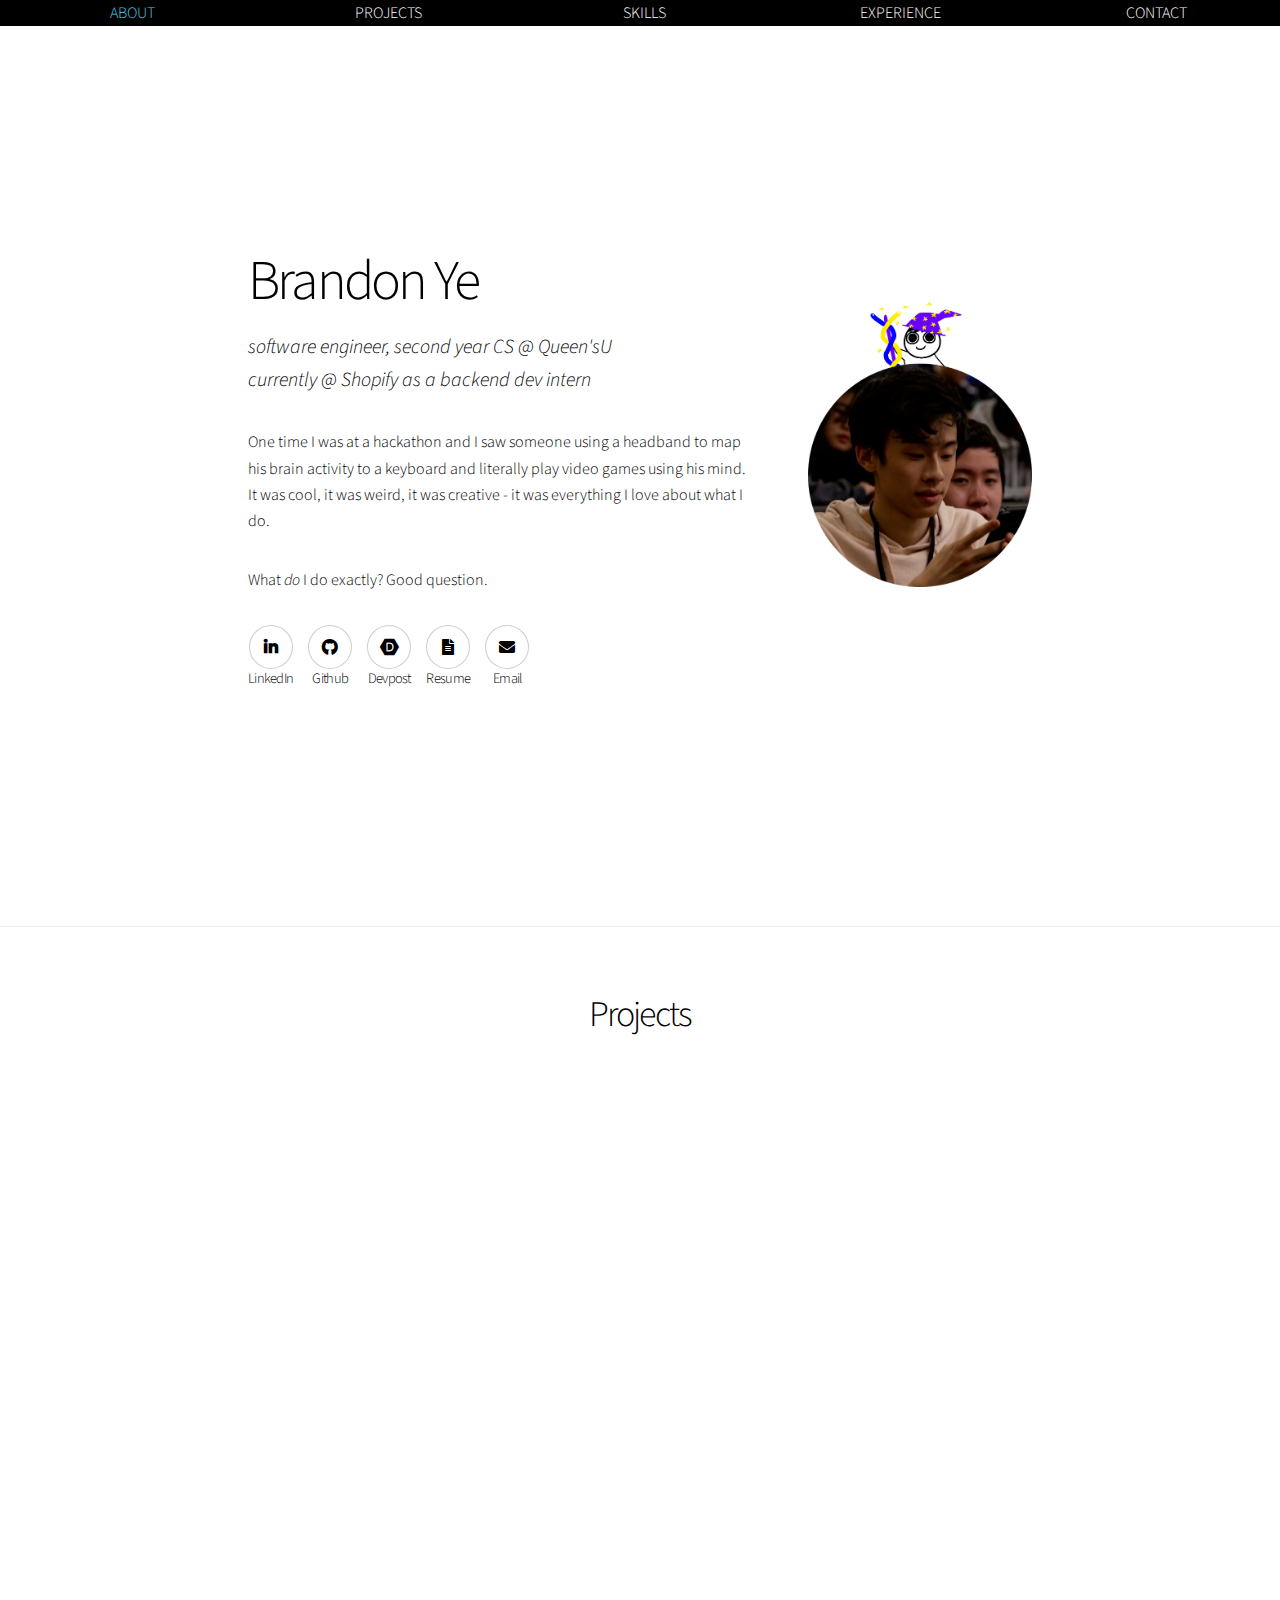
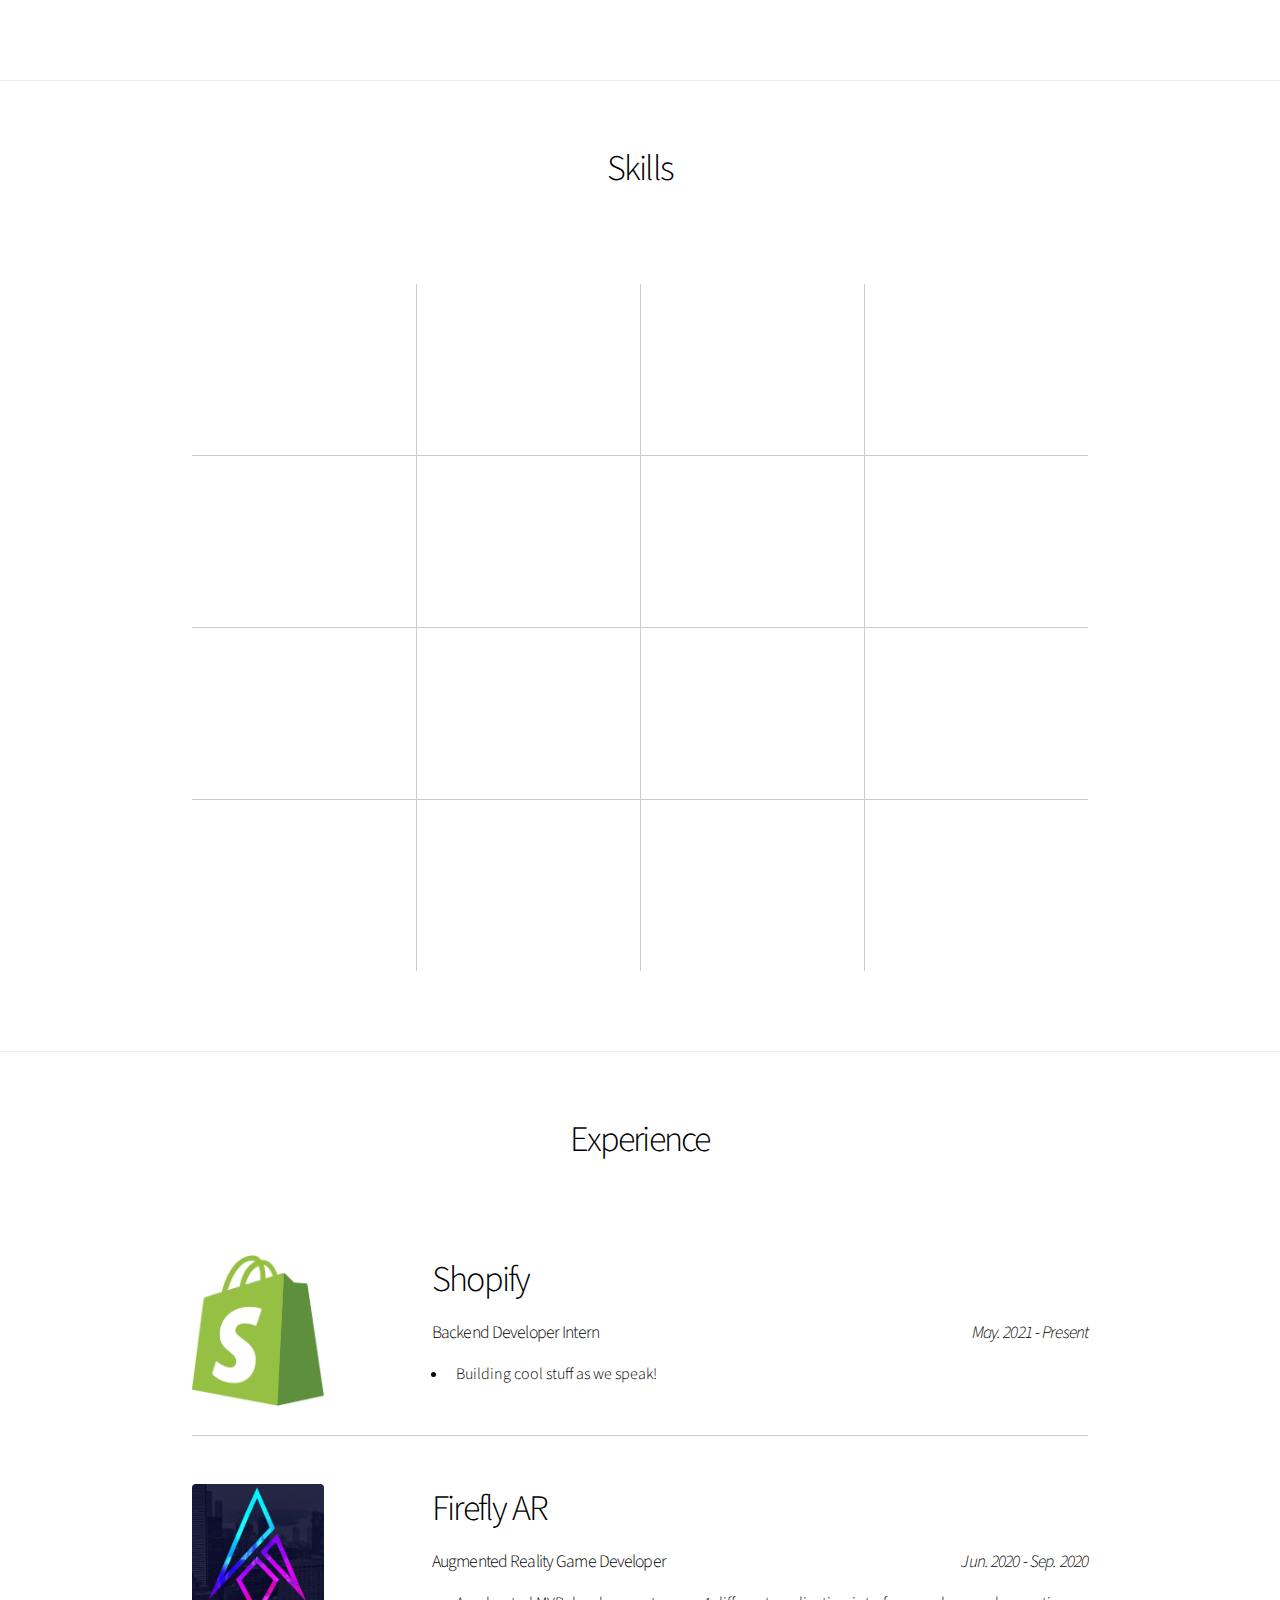
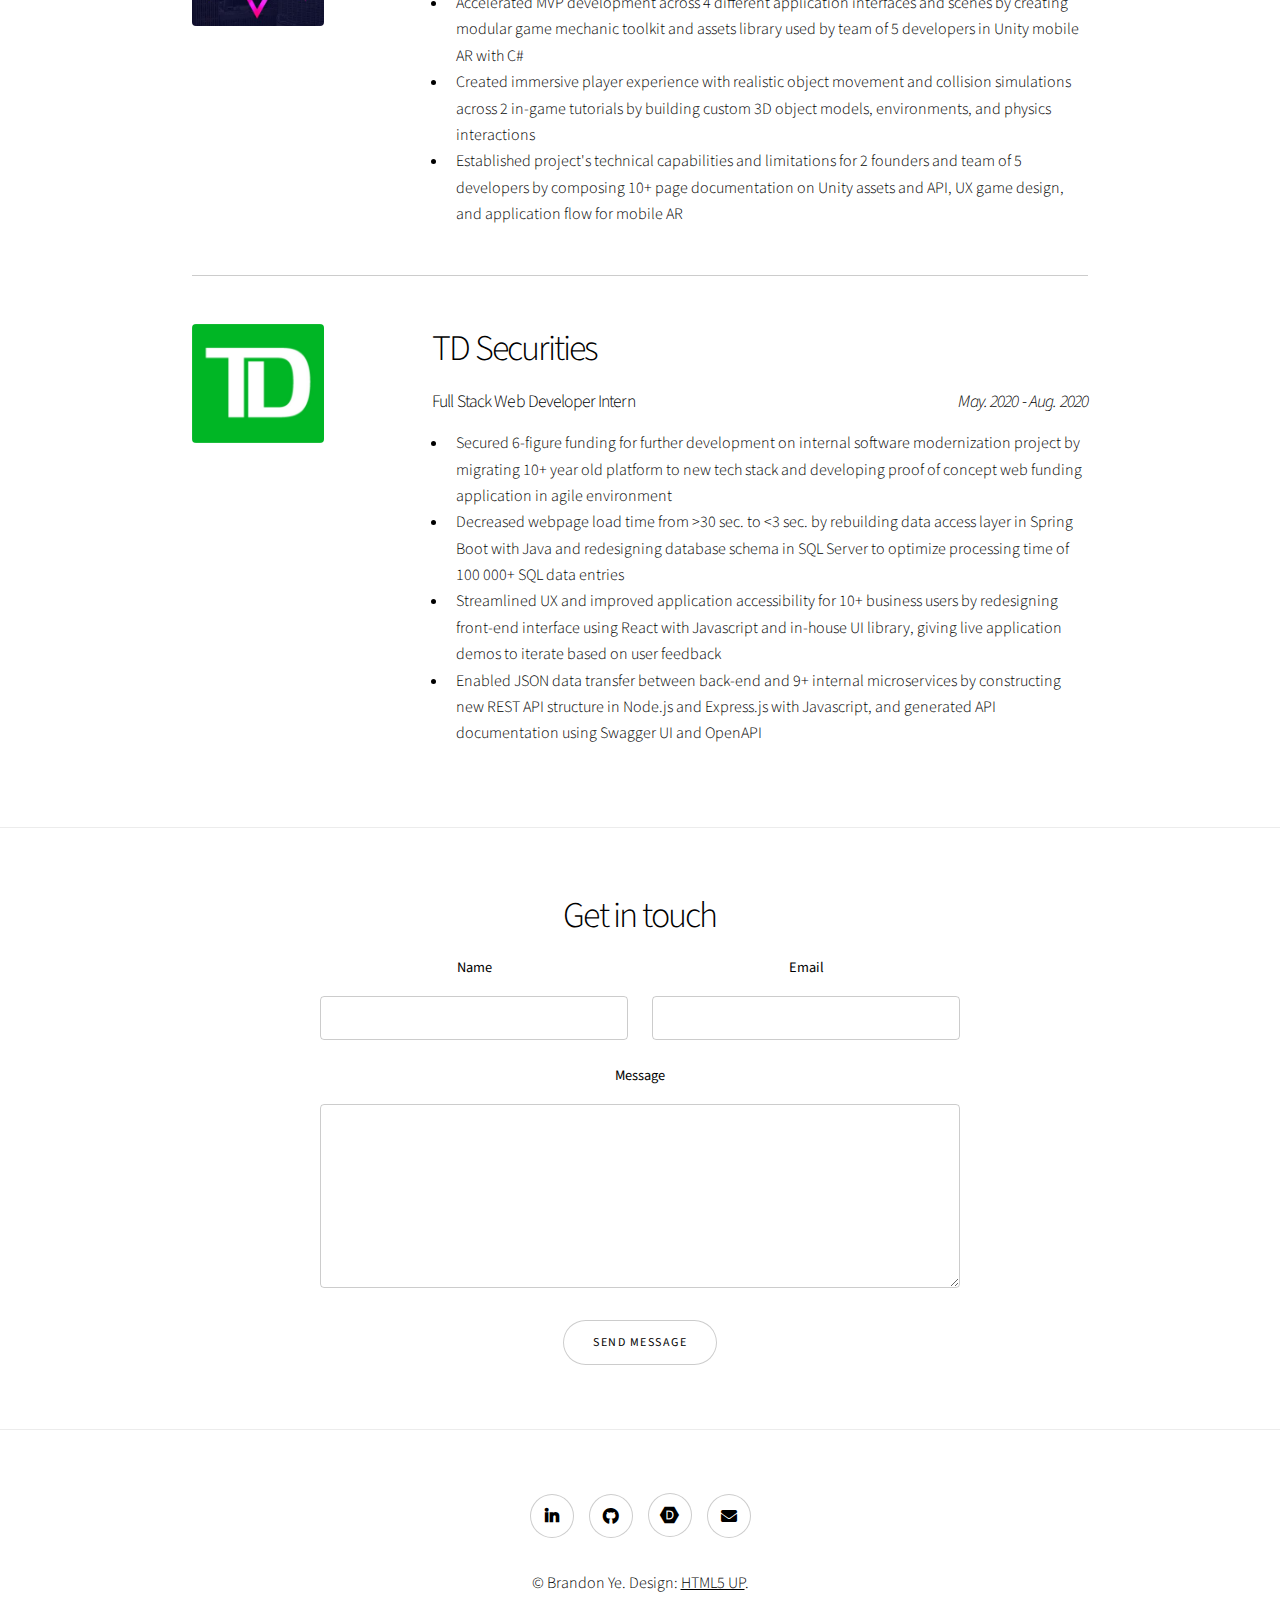
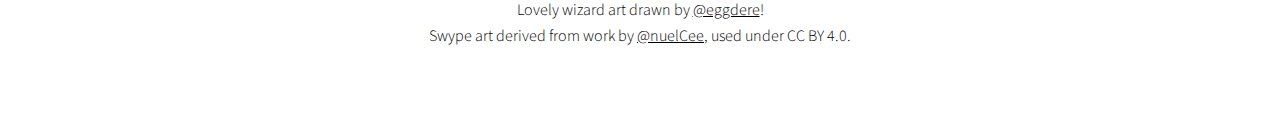
==== commit e8206656: "edit preview, banner text, add experience" ====
--- a/index.html
+++ b/index.html
@@ -46,7 +46,7 @@
 	<meta property="og:url" content="https://yebrandon.com/" />
 	<meta property="og:type" content="website" />
 	<meta property="og:site_name" content="Brandon Ye" />
-	<meta property="og:description" content="Software Engineer, Second Year CS @ Queen'sU" />
+	<meta property="og:description" content="Software engineer, second year CS @ Queen'sU" />
 	<meta property="og:image" content="/assets/img/preview.jpg" />
 
 </head>
@@ -83,7 +83,9 @@
 			<div class="content">
 				<h1>Brandon Ye</h1>
 				<p class="major">
-					<em>Software Engineer, Second Year CS @ Queen'sU </em>
+					<em>software engineer, second year CS @ Queen'sU </em>
+					</br>
+					<em>currently @ Shopify as a backend dev intern</em>
 				</p>
 				<p>
 					One time I was at a hackathon and I saw someone using a
@@ -337,6 +339,27 @@
 				<div class="index align-left">
 					<section>
 						<header class="expheader">
+							<span class="image expimg"><img class="sideimg" src="assets/img/shopify.jpg"
+									alt="" /></span>
+						</header>
+						<div class="content">
+							<h2>Shopify</h2>
+							<h4 style="float: left">
+								Backend Developer Intern
+							</h4>
+							<h4 style="float: right">
+								<em>May. 2021 - Present</em>
+							</h4>
+							<div style="clear: both"></div>
+							<ul>
+								<li>
+									Building cool stuff as we speak!
+								</li>
+							</ul>
+						</div>
+					</section>
+					<section>
+						<header class="expheader">
 							<span class="image expimg"><img class="sideimg" src="assets/img/firefly.jpg"
 									alt="" /></span>
 						</header>
@@ -376,7 +399,7 @@
 						<div class="content">
 							<h2>TD Securities</h2>
 							<h4 style="float: left">
-								Full Stack Web Development Intern
+								Full Stack Web Developer Intern
 							</h4>
 							<h4 style="float: right">
 								<em>May. 2020 - Aug. 2020</em>
--- a/assets/css/main.css
+++ b/assets/css/main.css
@@ -3984,10 +3984,6 @@
 	.banner.style3 {
 		padding: 3.75rem 3rem 1.75rem 3rem;
 	}
-
-	.banner.style3 .image {
-		width: 18.375rem;
-	}
 }
 
 @media screen and (max-width: 736px) {
@@ -4045,7 +4041,7 @@
 
 @media screen and (max-width: 736px) {
 	.banner.style3.orient-left .image {
-		margin: 0 0 2rem 2rem;
+		margin: 2rem 0 1rem 2rem;
 	}
 }
 
@@ -7831,7 +7827,7 @@
 	}
 
 	.items.style1.big > :first-child,
-	.items.style1.medium > :first-child{
+	.items.style1.medium > :first-child {
 		padding-top: 0;
 	}
 
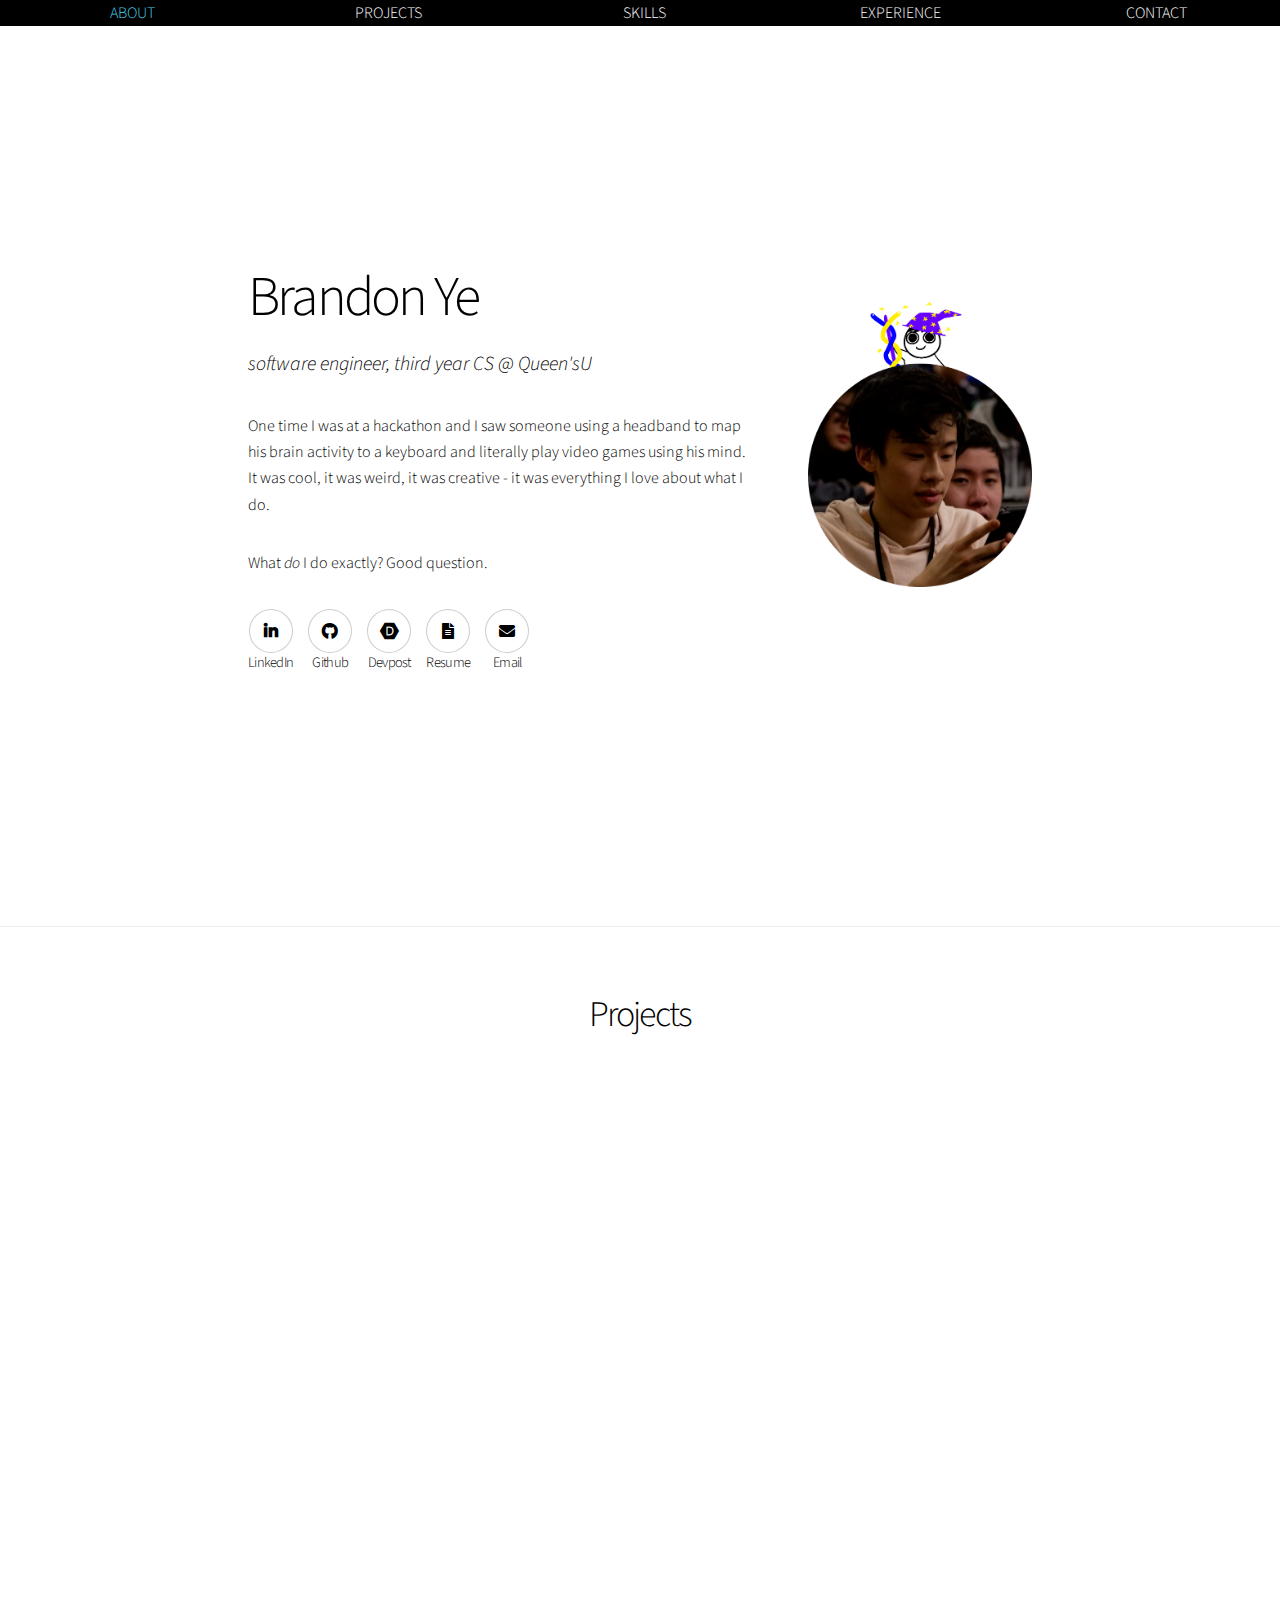
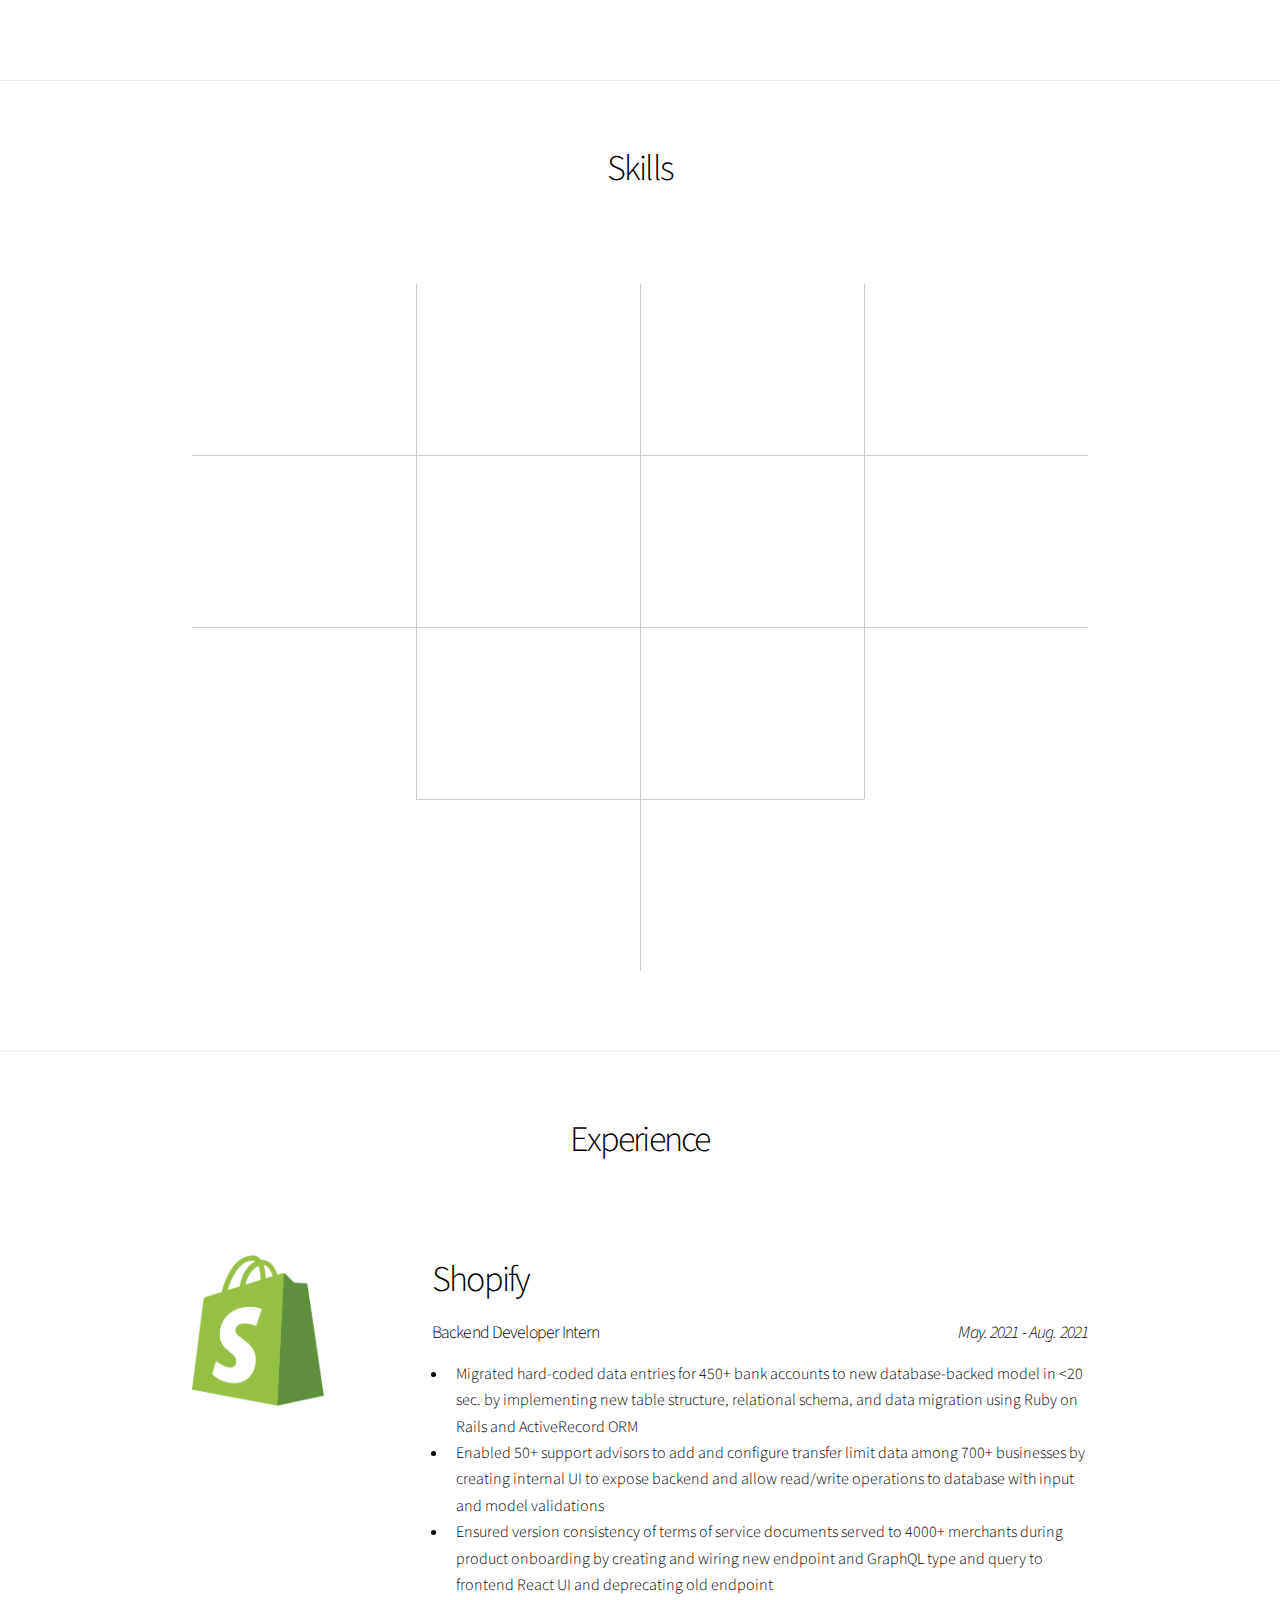
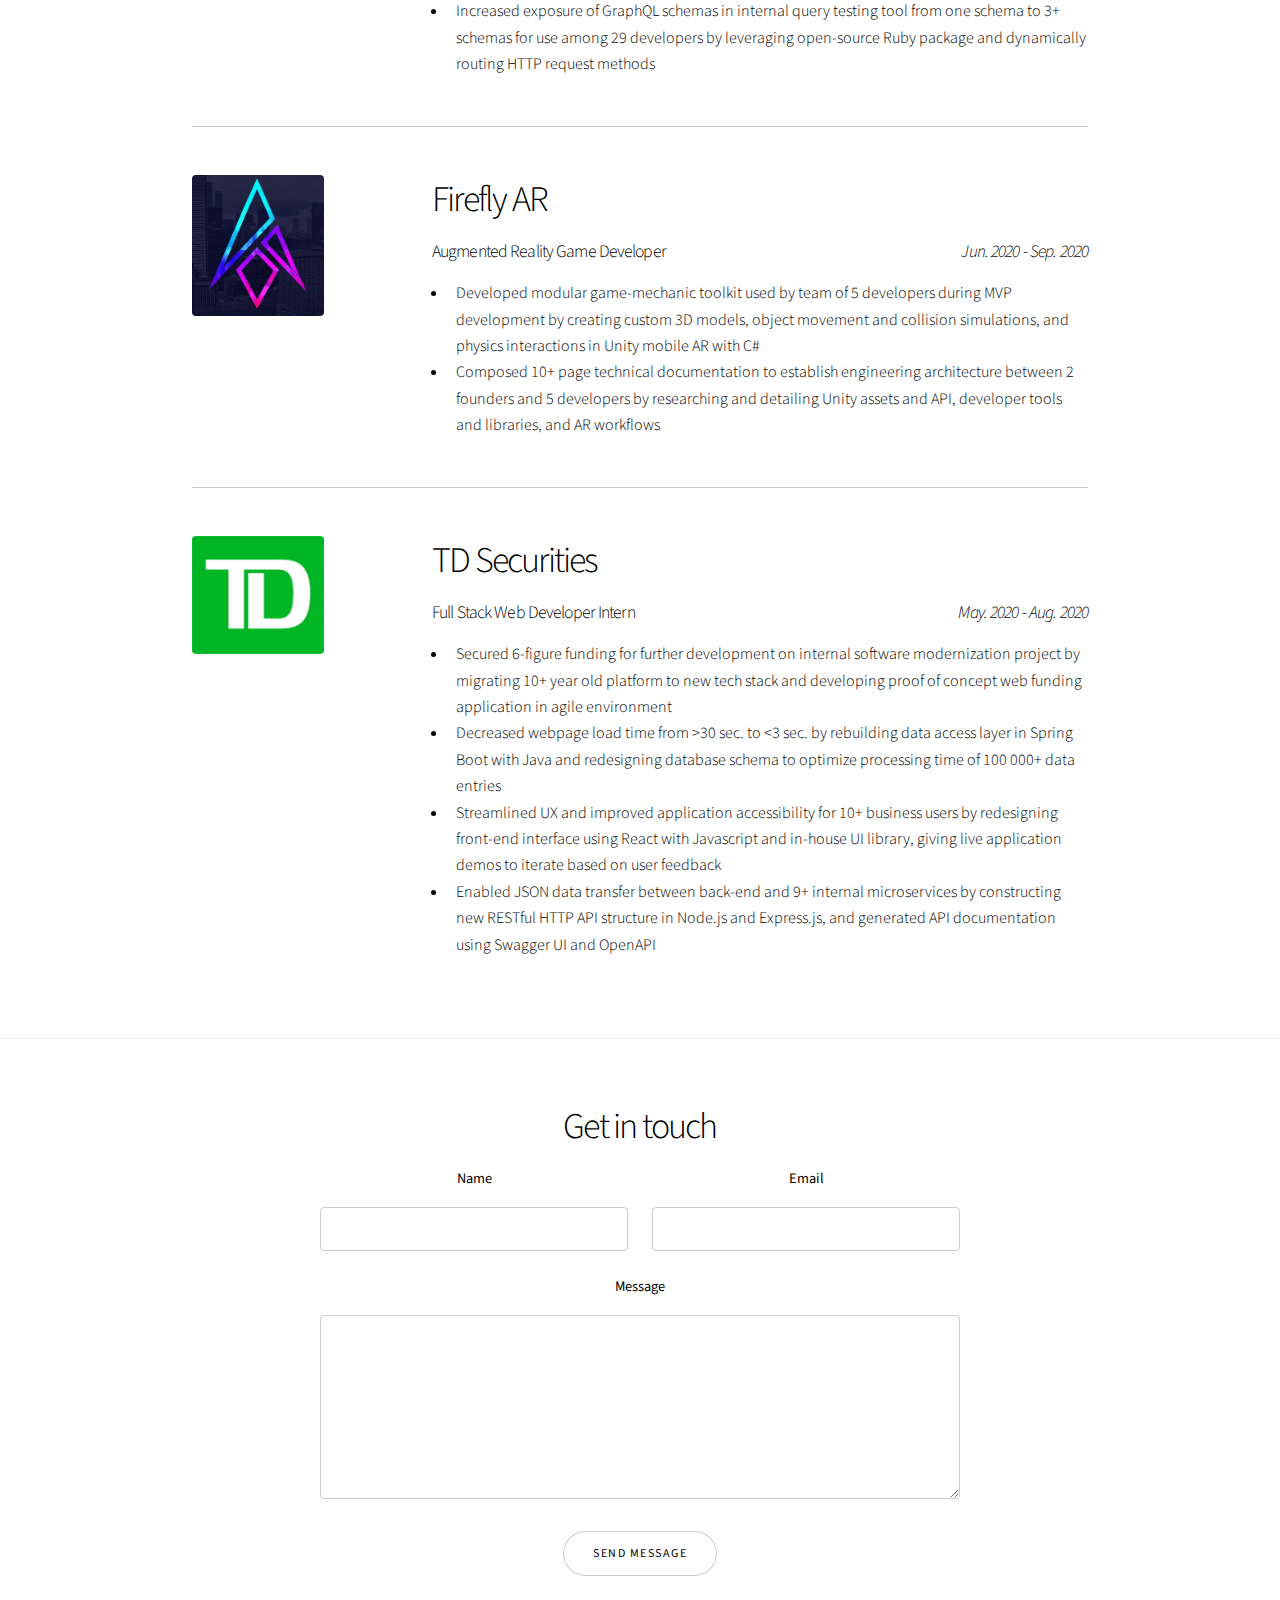
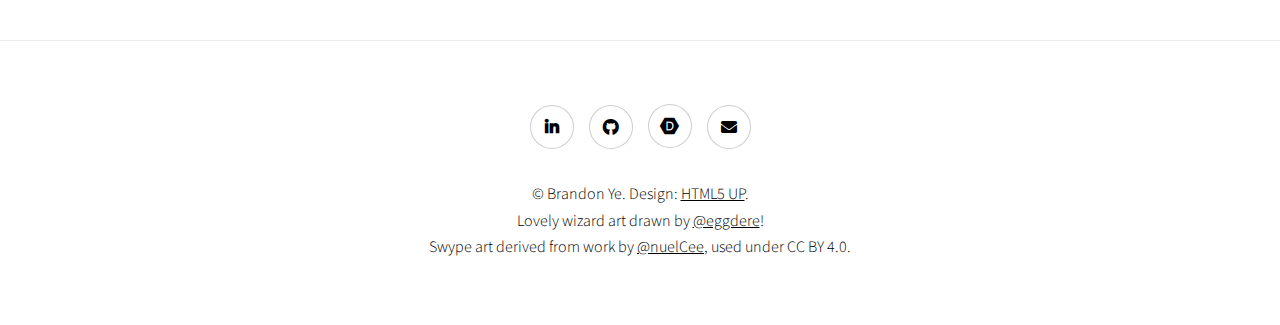
==== commit 97f4e9e5: "third year start update" ====
--- a/index.html
+++ b/index.html
@@ -46,7 +46,7 @@
 	<meta property="og:url" content="https://yebrandon.com/" />
 	<meta property="og:type" content="website" />
 	<meta property="og:site_name" content="Brandon Ye" />
-	<meta property="og:description" content="Software engineer, second year CS @ Queen'sU" />
+	<meta property="og:description" content="Software engineer, third year CS @ Queen'sU" />
 	<meta property="og:image" content="/assets/img/preview.jpg" />
 
 </head>
@@ -83,9 +83,7 @@
 			<div class="content">
 				<h1>Brandon Ye</h1>
 				<p class="major">
-					<em>software engineer, second year CS @ Queen'sU </em>
-					</br>
-					<em>currently @ Shopify as a backend dev intern</em>
+					<em>software engineer, third year CS @ Queen'sU </em>
 				</p>
 				<p>
 					One time I was at a hackathon and I saw someone using a
@@ -266,6 +264,14 @@
 						<h3>Javascript</h3>
 					</section>
 					<section>
+						<span class="image fithalf"><img src="assets/img/items/python.jpg" alt="" /></span>
+						<h3>Python</h3>
+					</section>
+					<section>
+						<span class="image fithalf"><img src="assets/img/items/ruby.jpg" alt="" /></span>
+						<h3>Ruby</h3>
+					</section>
+					<section>
 						<span class="image fithalf"><img src="assets/img/items/java.jpg" alt="" /></span>
 						<h3>Java</h3>
 					</section>
@@ -274,10 +280,6 @@
 						<h3>C#</h3>
 					</section>
 					<section>
-						<span class="image fithalf"><img src="assets/img/items/python.jpg" alt="" /></span>
-						<h3>Python</h3>
-					</section>
-					<section>
 						<span class="image fithalf"><img src="assets/img/items/html.jpg" alt="" /></span>
 						<h3>HTML</h3>
 					</section>
@@ -286,8 +288,8 @@
 						<h3>CSS</h3>
 					</section>
 					<section>
-						<span class="image fithalf"><img src="assets/img/items/sql.jpg" alt="" /></span>
-						<h3>SQL</h3>
+						<span class="image fithalf"><img src="assets/img/items/gql.jpg" alt="" /></span>
+						<h3>GraphQL</h3>
 					</section>
 					<section>
 						<span class="image fithalf"><img src="assets/img/items/react.jpg" alt="" /></span>
@@ -298,20 +300,8 @@
 						<h3>Node.js</h3>
 					</section>
 					<section>
-						<span class="image fithalf"><img src="assets/img/items/expressjs.jpg" alt="" /></span>
-						<h3>Express.js</h3>
-					</section>
-					<section>
-						<span class="image fithalf"><img width="50%" src="assets/img/items/flask.jpg" alt="" /></span>
-						<h3>Flask</h3>
-					</section>
-					<section>
-						<span class="image fithalf"><img src="assets/img/items/firebase.jpg" alt="" /></span>
-						<h3>Firebase</h3>
-					</section>
-					<section>
-						<span class="image fithalf"><img src="assets/img/items/sqlserver.jpg" alt="" /></span>
-						<h3>SQL Server</h3>
+						<span class="image fithalf"><img src="assets/img/items/ror.jpg" alt="" /></span>
+						<h3>Ruby on Rails</h3>
 					</section>
 					<section>
 						<span class="image fithalf"><img width="50%" src="assets/img/items/springboot.jpg"
@@ -322,7 +312,6 @@
 						<span class="image fithalf"><img src="assets/img/items/unity.jpg" alt="" /></span>
 						<h3>Unity</h3>
 					</section>
-
 					<section>
 						<span class="image fithalf"><img src="assets/img/items/git.jpg" alt="" /></span>
 						<h3>Git</h3>
@@ -348,12 +337,29 @@
 								Backend Developer Intern
 							</h4>
 							<h4 style="float: right">
-								<em>May. 2021 - Present</em>
+								<em>May. 2021 - Aug. 2021</em>
 							</h4>
 							<div style="clear: both"></div>
 							<ul>
 								<li>
-									Building cool stuff as we speak!
+									Migrated hard-coded data entries for 450+ bank accounts to new database-backed model
+									in &lt;20 sec. by implementing new table structure, relational schema, and data
+									migration using Ruby on Rails and ActiveRecord ORM
+								</li>
+								<li>
+									Enabled 50+ support advisors to add and configure transfer limit data among 700+
+									businesses by creating internal UI to expose backend and allow read/write operations
+									to database with input and model validations
+								</li>
+								<li>
+									Ensured version consistency of terms of service documents served to 4000+ merchants
+									during product onboarding by creating and wiring new endpoint and GraphQL type and
+									query to frontend React UI and deprecating old endpoint
+								</li>
+								<li>
+									Increased exposure of GraphQL schemas in internal query testing tool from one schema
+									to 3+ schemas for use among 29 developers by leveraging open-source Ruby package and
+									dynamically routing HTTP request methods
 								</li>
 							</ul>
 						</div>
@@ -374,20 +380,14 @@
 							<div style="clear: both"></div>
 							<ul>
 								<li>
-									Accelerated MVP development across 4 different application interfaces and scenes by
-									creating modular game mechanic
-									toolkit and assets library used by team of 5 developers in Unity mobile AR with C#
-								</li>
-								<li>
-									Created immersive player experience with realistic object movement and collision
-									simulations across 2 in-game tutorials
-									by building custom 3D object models, environments, and physics interactions
-								</li>
-								<li>
-									Established project's technical capabilities and limitations for 2 founders and team
-									of 5 developers by composing 10+
-									page documentation on Unity assets and API, UX game design, and application flow for
-									mobile AR
+									Developed modular game-mechanic toolkit used by team of 5 developers during MVP
+									development by creating custom 3D models, object movement and collision simulations,
+									and physics interactions in Unity mobile AR with C#
+								</li>
+								<li>
+									Composed 10+ page technical documentation to establish engineering architecture
+									between 2 founders and 5 developers by researching and detailing Unity assets and
+									API, developer tools and libraries, and AR workflows
 								</li>
 							</ul>
 						</div>
@@ -409,27 +409,23 @@
 							<ul>
 								<li>
 									Secured 6-figure funding for further development on internal software modernization
-									project by migrating 10+ year old
-									platform to new tech stack and developing proof of concept web funding application
-									in agile environment
+									project by migrating 10+ year old platform to new tech stack and developing proof of
+									concept web funding application in agile environment
 								</li>
 								<li>
 									Decreased webpage load time from &gt;30 sec. to &lt;3 sec. by rebuilding data access
-									layer in Spring Boot with Java and
-									redesigning database schema in SQL Server to optimize processing time of 100 000+
-									SQL data entries
+									layer in Spring Boot with Java and redesigning database schema to optimize
+									processing time of 100 000+ data entries
 								</li>
 								<li>
 									Streamlined UX and improved application accessibility for 10+ business users by
-									redesigning front-end interface using
-									React with Javascript and in-house UI library, giving live application demos to
-									iterate based on user feedback
+									redesigning front-end interface using React with Javascript and in-house UI library,
+									giving live application demos to iterate based on user feedback
 								</li>
 								<li>
 									Enabled JSON data transfer between back-end and 9+ internal microservices by
-									constructing new REST API structure
-									in Node.js and Express.js with Javascript, and generated API documentation using
-									Swagger UI and OpenAPI
+									constructing new RESTful HTTP API structure in Node.js and Express.js, and generated
+									API documentation using Swagger UI and OpenAPI
 								</li>
 							</ul>
 						</div>
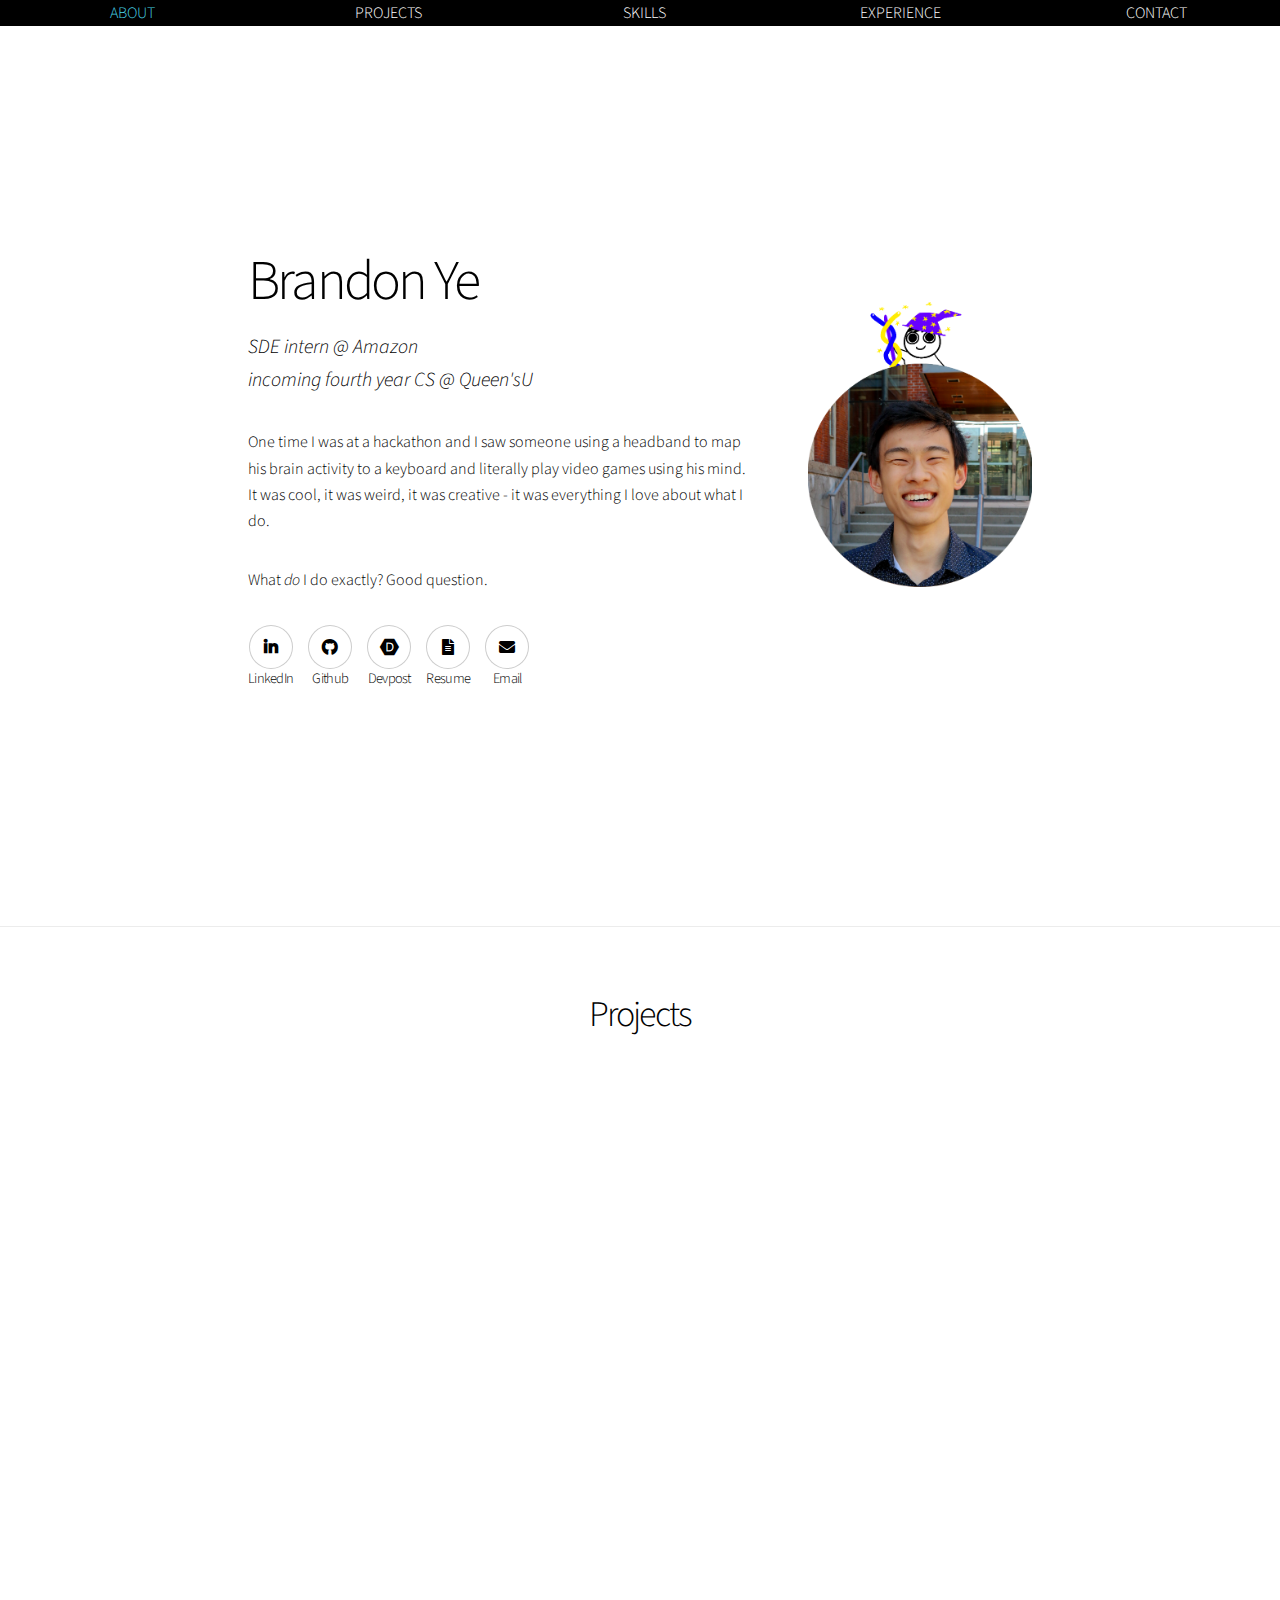
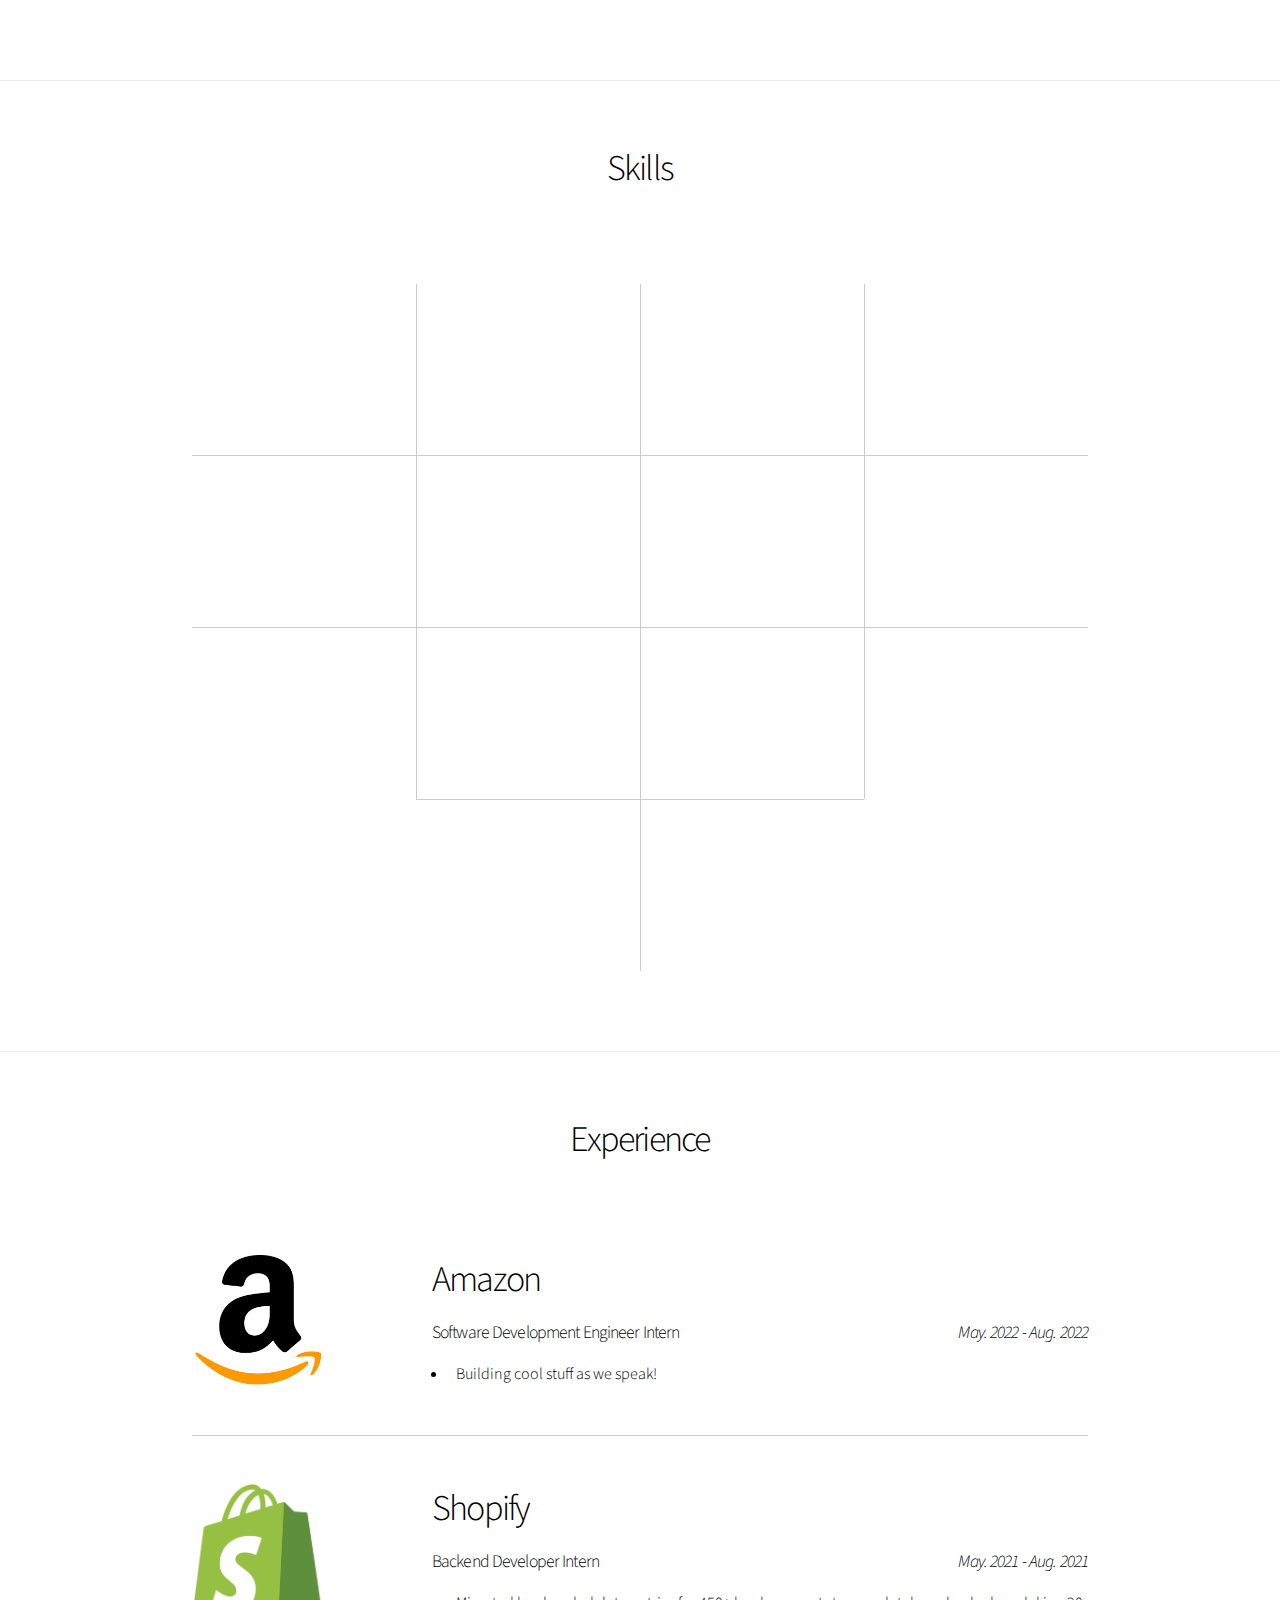
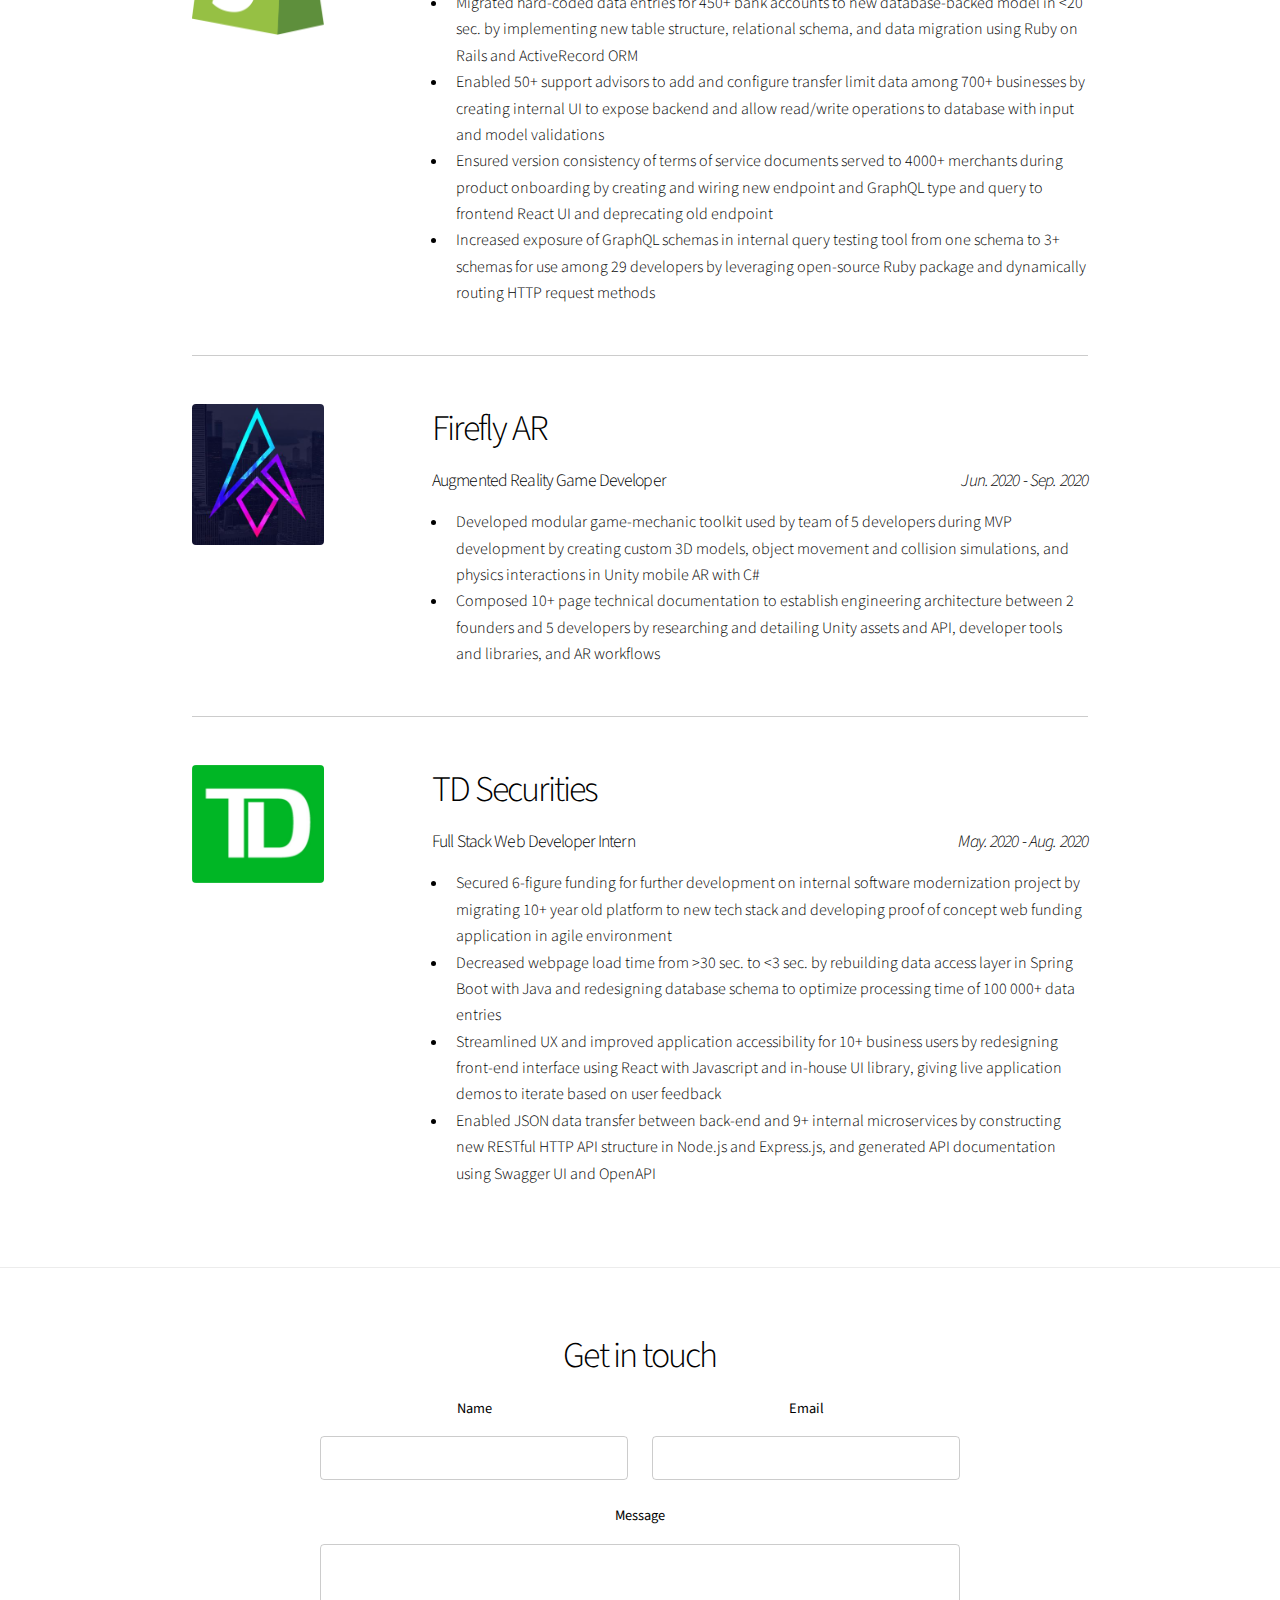
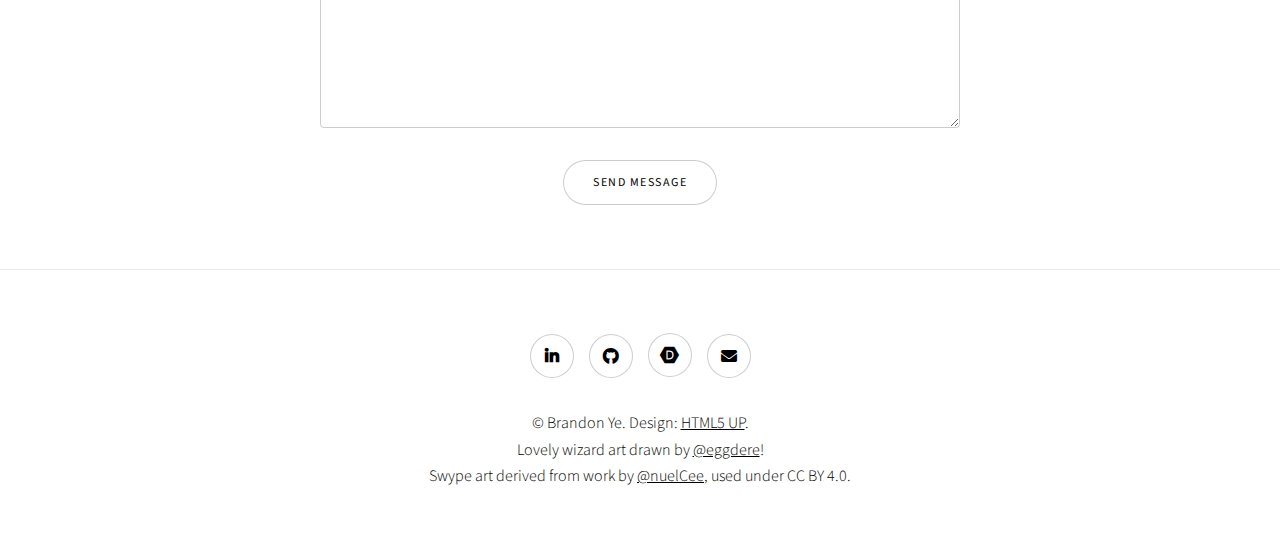
==== commit 8f335b37: "update for amazon internship start" ====
--- a/index.html
+++ b/index.html
@@ -46,7 +46,7 @@
 	<meta property="og:url" content="https://yebrandon.com/" />
 	<meta property="og:type" content="website" />
 	<meta property="og:site_name" content="Brandon Ye" />
-	<meta property="og:description" content="Software engineer, third year CS @ Queen'sU" />
+	<meta property="og:description" content="Software engineer, incoming fourth year CS @ Queen'sU" />
 	<meta property="og:image" content="/assets/img/preview.jpg" />
 
 </head>
@@ -83,7 +83,9 @@
 			<div class="content">
 				<h1>Brandon Ye</h1>
 				<p class="major">
-					<em>software engineer, third year CS @ Queen'sU </em>
+					<em>SDE intern @ Amazon </em>
+				</br>
+					<em>incoming fourth year CS @ Queen'sU </em>
 				</p>
 				<p>
 					One time I was at a hackathon and I saw someone using a
@@ -328,6 +330,27 @@
 				<div class="index align-left">
 					<section>
 						<header class="expheader">
+							<span class="image expimg"><img class="sideimg" src="assets/img/amazon.jpg"
+									alt="" /></span>
+						</header>
+						<div class="content">
+							<h2>Amazon</h2>
+							<h4 style="float: left">
+								Software Development Engineer Intern
+							</h4>
+							<h4 style="float: right">
+								<em>May. 2022 - Aug. 2022</em>
+							</h4>
+							<div style="clear: both"></div>
+							<ul>
+								<li>
+									Building cool stuff as we speak!
+								</li>
+							</ul>
+						</div>
+					</section>
+					<section>
+						<header class="expheader">
 							<span class="image expimg"><img class="sideimg" src="assets/img/shopify.jpg"
 									alt="" /></span>
 						</header>
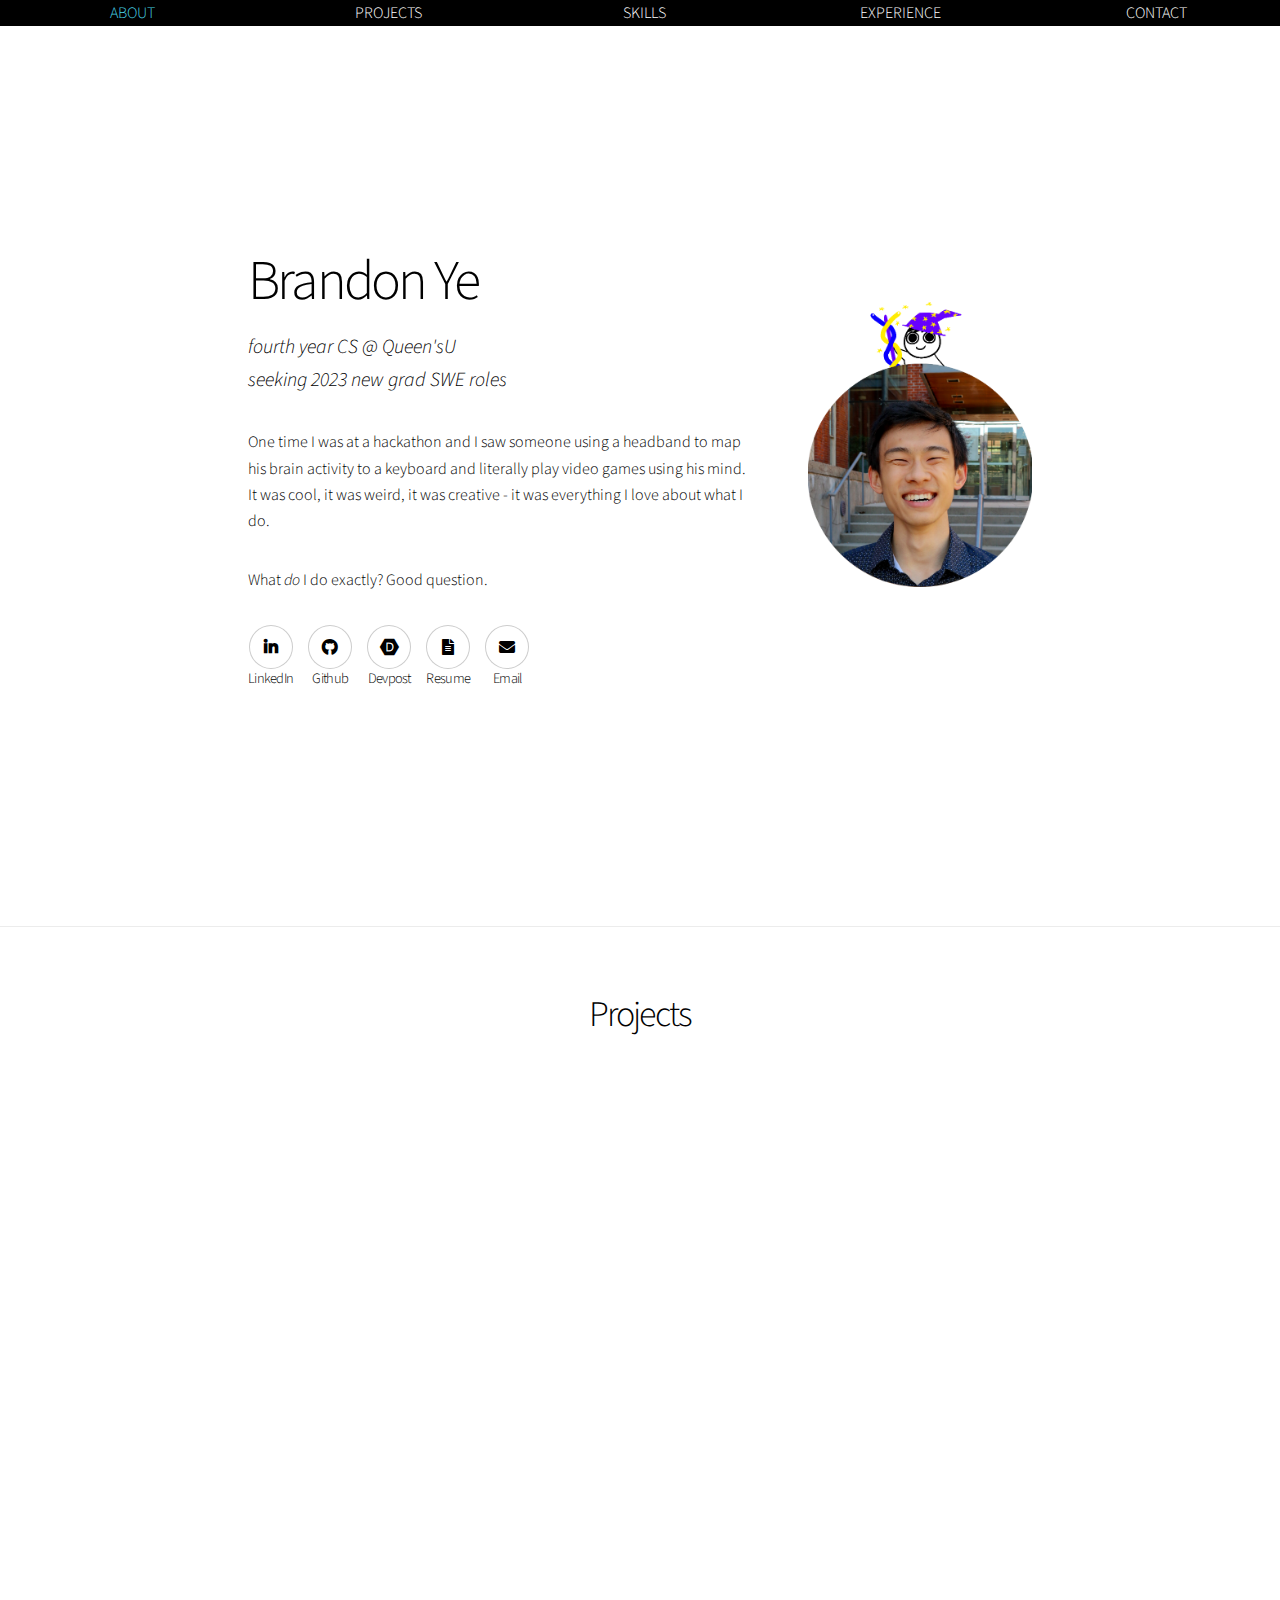
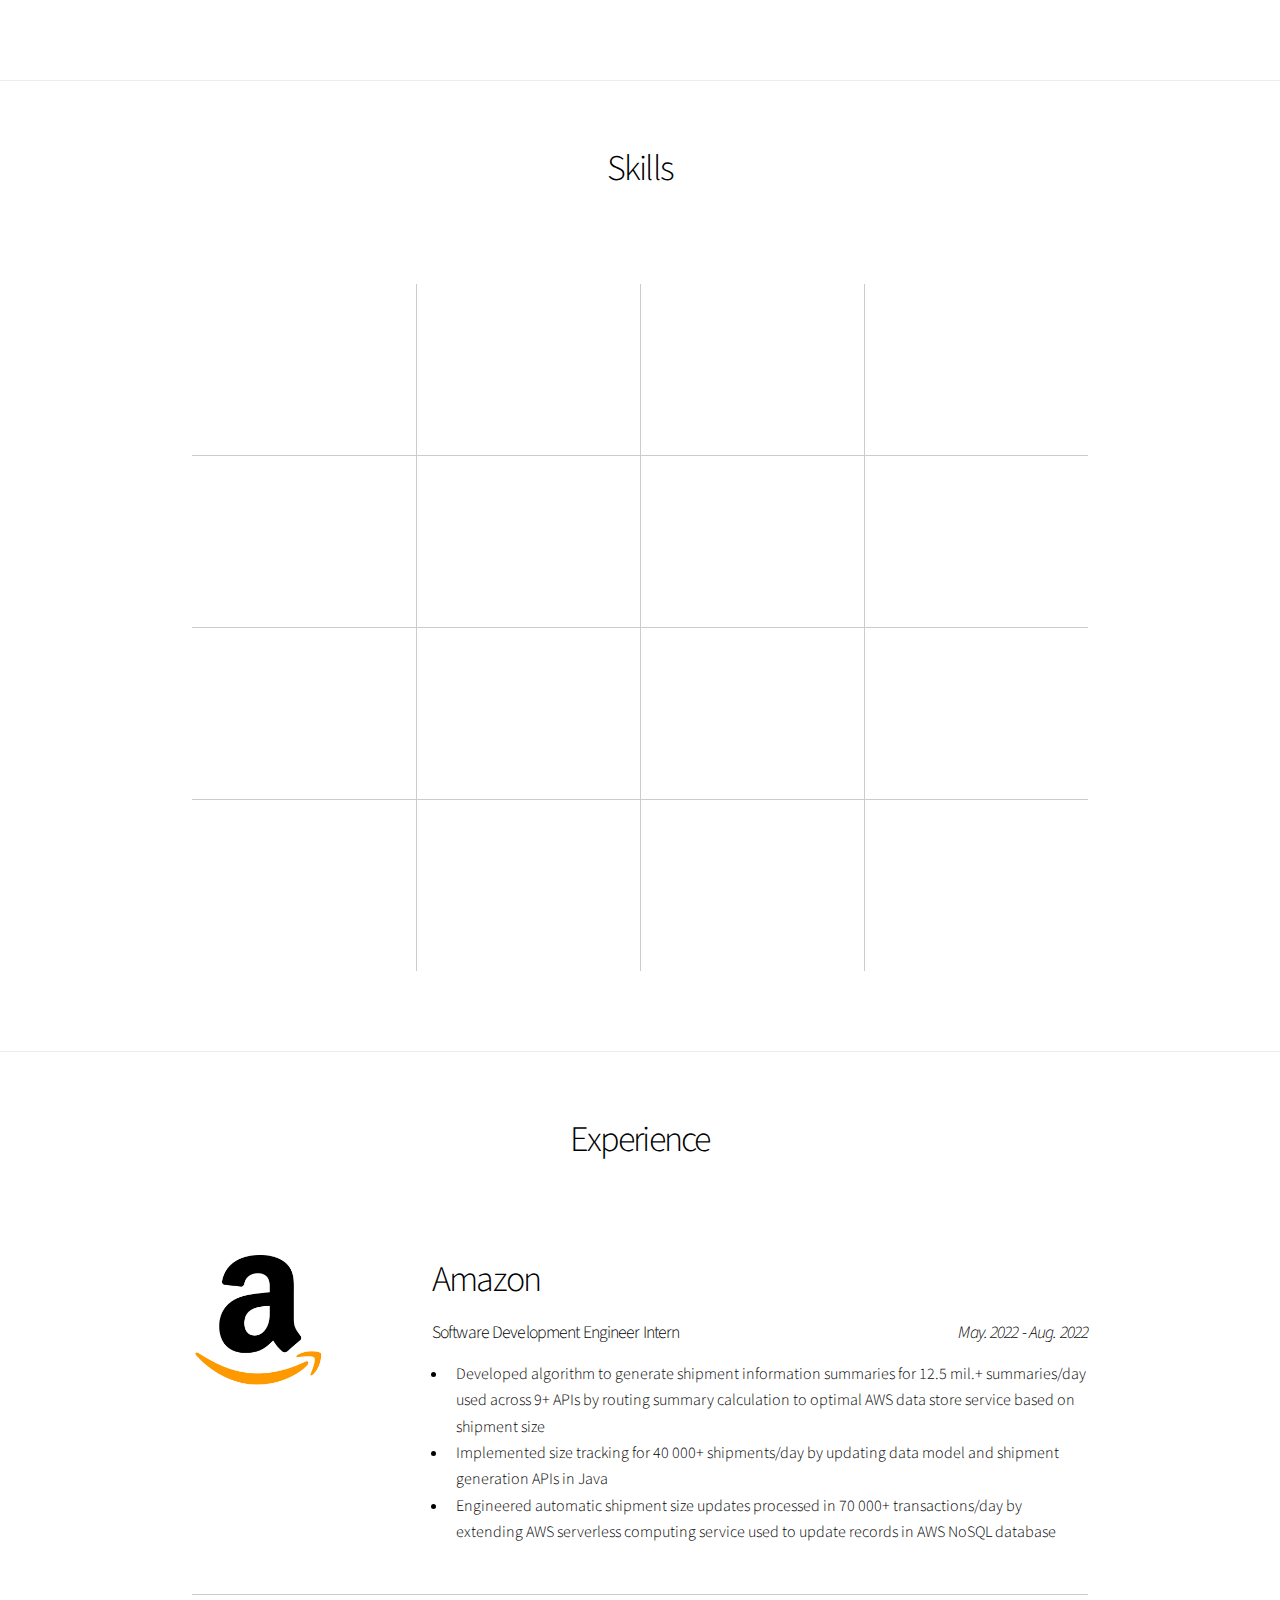
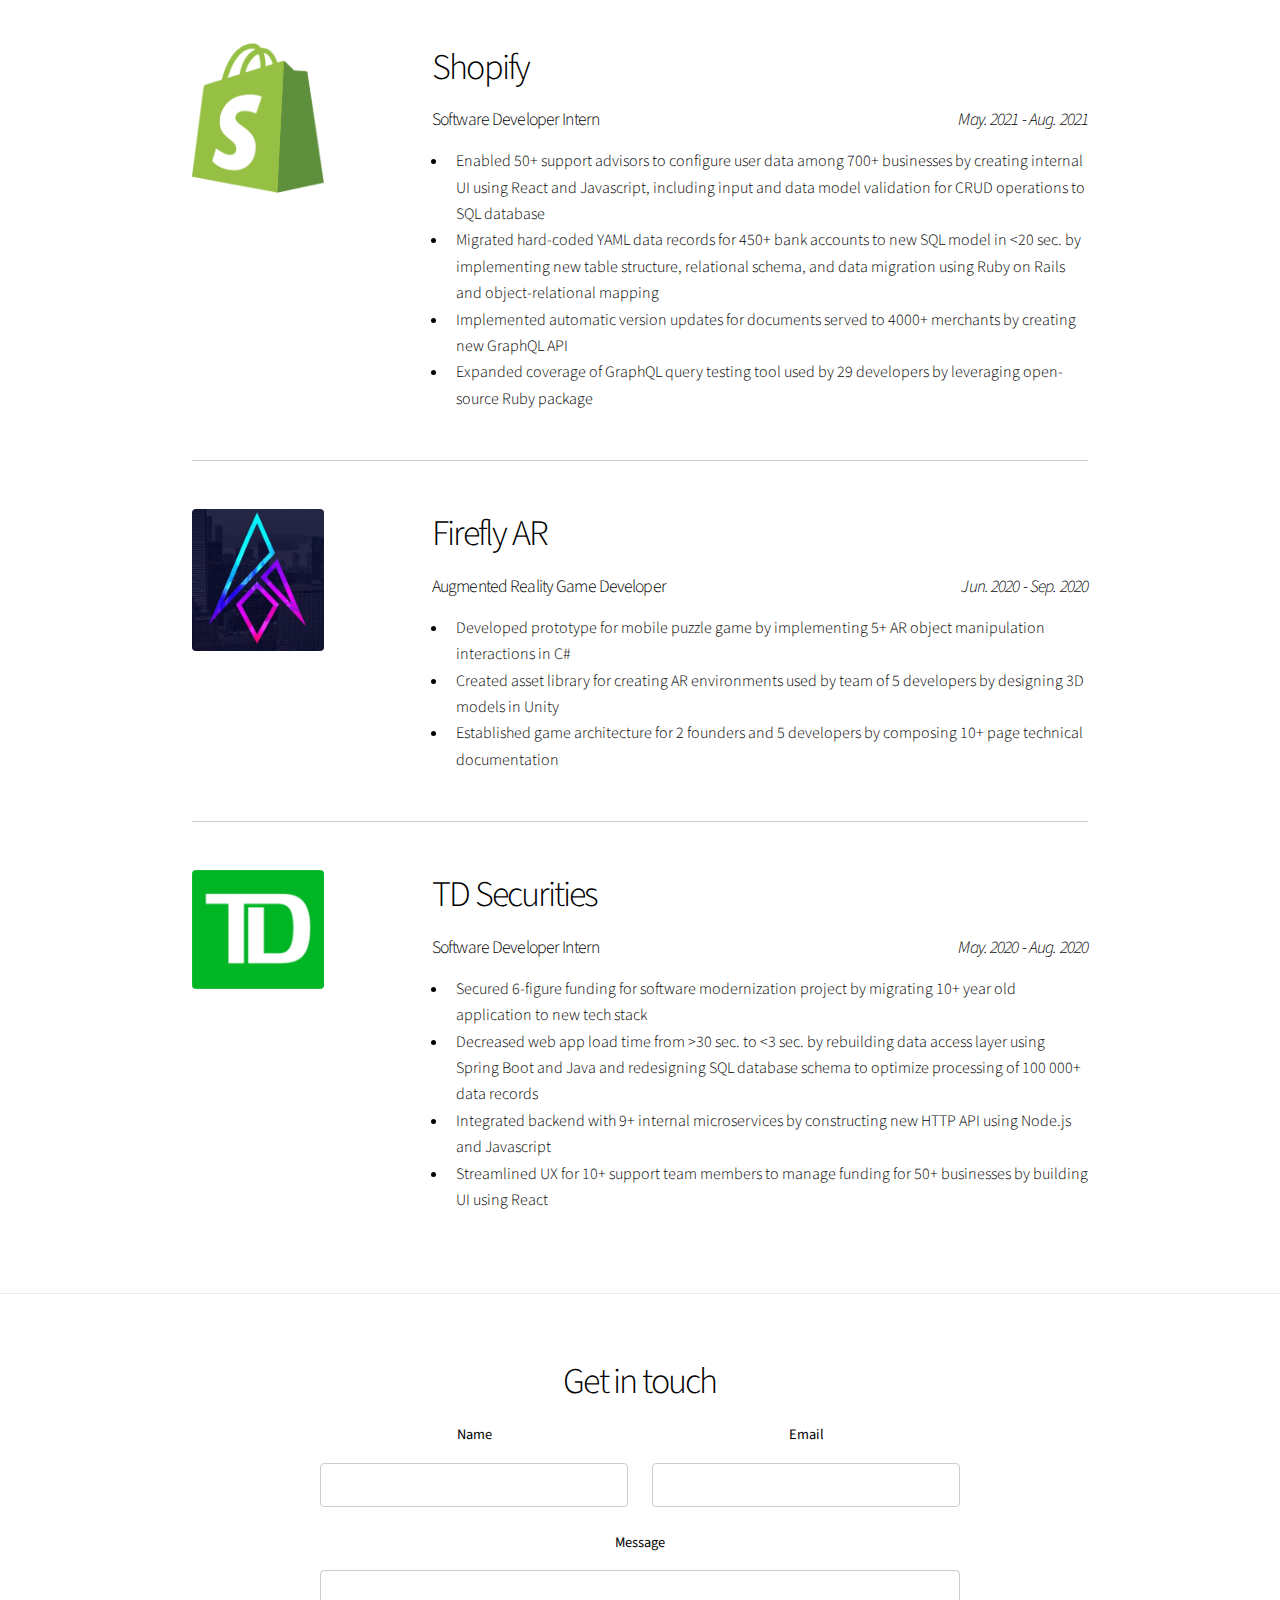
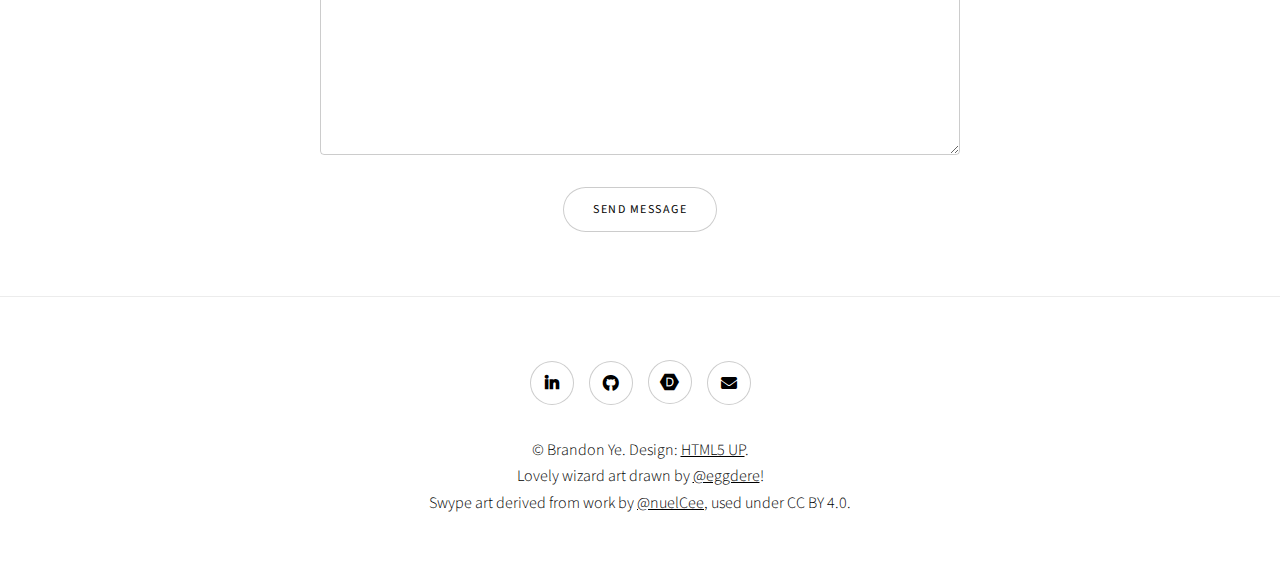
==== commit b1f04a40: "update after amazon internship" ====
--- a/index.html
+++ b/index.html
@@ -83,9 +83,9 @@
 			<div class="content">
 				<h1>Brandon Ye</h1>
 				<p class="major">
-					<em>SDE intern @ Amazon </em>
-				</br>
-					<em>incoming fourth year CS @ Queen'sU </em>
+					<em>fourth year CS @ Queen'sU</em>
+					</br>
+					<em>seeking 2023 new grad SWE roles</em>
 				</p>
 				<p>
 					One time I was at a hackathon and I saw someone using a
@@ -262,6 +262,10 @@
 				<div class="items style1 small onscroll-fade-in">
 
 					<section>
+						<span class="image fithalf"><img src="assets/img/items/java.jpg" alt="" /></span>
+						<h3>Java</h3>
+					</section>
+					<section>
 						<span class="image fithalf"><img src="assets/img/items/js.jpg" alt="" /></span>
 						<h3>Javascript</h3>
 					</section>
@@ -274,10 +278,6 @@
 						<h3>Ruby</h3>
 					</section>
 					<section>
-						<span class="image fithalf"><img src="assets/img/items/java.jpg" alt="" /></span>
-						<h3>Java</h3>
-					</section>
-					<section>
 						<span class="image fithalf"><img src="assets/img/items/csharp.jpg" alt="" /></span>
 						<h3>C#</h3>
 					</section>
@@ -288,6 +288,10 @@
 					<section>
 						<span class="image fithalf"><img src="assets/img/items/css.jpg" alt="" /></span>
 						<h3>CSS</h3>
+					</section>
+					<section>
+						<span class="image fithalf"><img src="assets/img/items/sql.jpg" alt="" /></span>
+						<h3>SQL</h3>
 					</section>
 					<section>
 						<span class="image fithalf"><img src="assets/img/items/gql.jpg" alt="" /></span>
@@ -317,6 +321,10 @@
 					<section>
 						<span class="image fithalf"><img src="assets/img/items/git.jpg" alt="" /></span>
 						<h3>Git</h3>
+					</section>
+					<section>
+						<span class="image fithalf"><img src="assets/img/items/aws.jpg" alt="" /></span>
+						<h3>AWS</h3>
 					</section>
 				</div>
 			</div>
@@ -344,7 +352,13 @@
 							<div style="clear: both"></div>
 							<ul>
 								<li>
-									Building cool stuff as we speak!
+									Developed algorithm to generate shipment information summaries for 12.5 mil.+ summaries/day used across 9+ APIs by routing summary calculation to optimal AWS data store service based on shipment size
+								</li>
+								<li>
+									Implemented size tracking for 40 000+ shipments/day by updating data model and shipment generation APIs in Java
+								</li>
+								<li>
+									Engineered automatic shipment size updates processed in 70 000+ transactions/day by extending AWS serverless computing service used to update records in AWS NoSQL database
 								</li>
 							</ul>
 						</div>
@@ -357,7 +371,7 @@
 						<div class="content">
 							<h2>Shopify</h2>
 							<h4 style="float: left">
-								Backend Developer Intern
+								Software Developer Intern
 							</h4>
 							<h4 style="float: right">
 								<em>May. 2021 - Aug. 2021</em>
@@ -365,24 +379,16 @@
 							<div style="clear: both"></div>
 							<ul>
 								<li>
-									Migrated hard-coded data entries for 450+ bank accounts to new database-backed model
-									in &lt;20 sec. by implementing new table structure, relational schema, and data
-									migration using Ruby on Rails and ActiveRecord ORM
-								</li>
-								<li>
-									Enabled 50+ support advisors to add and configure transfer limit data among 700+
-									businesses by creating internal UI to expose backend and allow read/write operations
-									to database with input and model validations
-								</li>
-								<li>
-									Ensured version consistency of terms of service documents served to 4000+ merchants
-									during product onboarding by creating and wiring new endpoint and GraphQL type and
-									query to frontend React UI and deprecating old endpoint
-								</li>
-								<li>
-									Increased exposure of GraphQL schemas in internal query testing tool from one schema
-									to 3+ schemas for use among 29 developers by leveraging open-source Ruby package and
-									dynamically routing HTTP request methods
+									Enabled 50+ support advisors to configure user data among 700+ businesses by creating internal UI using React and Javascript, including input and data model validation for CRUD operations to SQL database
+								</li>
+								<li>
+									Migrated hard‐coded YAML data records for 450+ bank accounts to new SQL model in &lt;20 sec. by implementing new table structure, relational schema, and data migration using Ruby on Rails and object‐relational mapping
+								</li>
+								<li>
+									Implemented automatic version updates for documents served to 4000+ merchants by creating new GraphQL API
+								</li>
+								<li>
+									Expanded coverage of GraphQL query testing tool used by 29 developers by leveraging open‐source Ruby package
 								</li>
 							</ul>
 						</div>
@@ -403,14 +409,13 @@
 							<div style="clear: both"></div>
 							<ul>
 								<li>
-									Developed modular game-mechanic toolkit used by team of 5 developers during MVP
-									development by creating custom 3D models, object movement and collision simulations,
-									and physics interactions in Unity mobile AR with C#
-								</li>
-								<li>
-									Composed 10+ page technical documentation to establish engineering architecture
-									between 2 founders and 5 developers by researching and detailing Unity assets and
-									API, developer tools and libraries, and AR workflows
+									Developed prototype for mobile puzzle game by implementing 5+ AR object manipulation interactions in C#
+								</li>
+								<li>
+									Created asset library for creating AR environments used by team of 5 developers by designing 3D models in Unity
+								</li>
+								<li>
+									Established game architecture for 2 founders and 5 developers by composing 10+ page technical documentation
 								</li>
 							</ul>
 						</div>
@@ -422,7 +427,7 @@
 						<div class="content">
 							<h2>TD Securities</h2>
 							<h4 style="float: left">
-								Full Stack Web Developer Intern
+								Software Developer Intern
 							</h4>
 							<h4 style="float: right">
 								<em>May. 2020 - Aug. 2020</em>
@@ -431,24 +436,16 @@
 
 							<ul>
 								<li>
-									Secured 6-figure funding for further development on internal software modernization
-									project by migrating 10+ year old platform to new tech stack and developing proof of
-									concept web funding application in agile environment
-								</li>
-								<li>
-									Decreased webpage load time from &gt;30 sec. to &lt;3 sec. by rebuilding data access
-									layer in Spring Boot with Java and redesigning database schema to optimize
-									processing time of 100 000+ data entries
-								</li>
-								<li>
-									Streamlined UX and improved application accessibility for 10+ business users by
-									redesigning front-end interface using React with Javascript and in-house UI library,
-									giving live application demos to iterate based on user feedback
-								</li>
-								<li>
-									Enabled JSON data transfer between back-end and 9+ internal microservices by
-									constructing new RESTful HTTP API structure in Node.js and Express.js, and generated
-									API documentation using Swagger UI and OpenAPI
+									Secured 6‐figure funding for software modernization project by migrating 10+ year old application to new tech stack
+								</li>
+								<li>
+									Decreased web app load time from &gt;30 sec. to &lt;3 sec. by rebuilding data access layer using Spring Boot and Java and redesigning SQL database schema to optimize processing of 100 000+ data records
+								</li>
+								<li>
+									Integrated backend with 9+ internal microservices by constructing new HTTP API using Node.js and Javascript
+								</li>
+								<li>
+									Streamlined UX for 10+ support team members to manage funding for 50+ businesses by building UI using React
 								</li>
 							</ul>
 						</div>
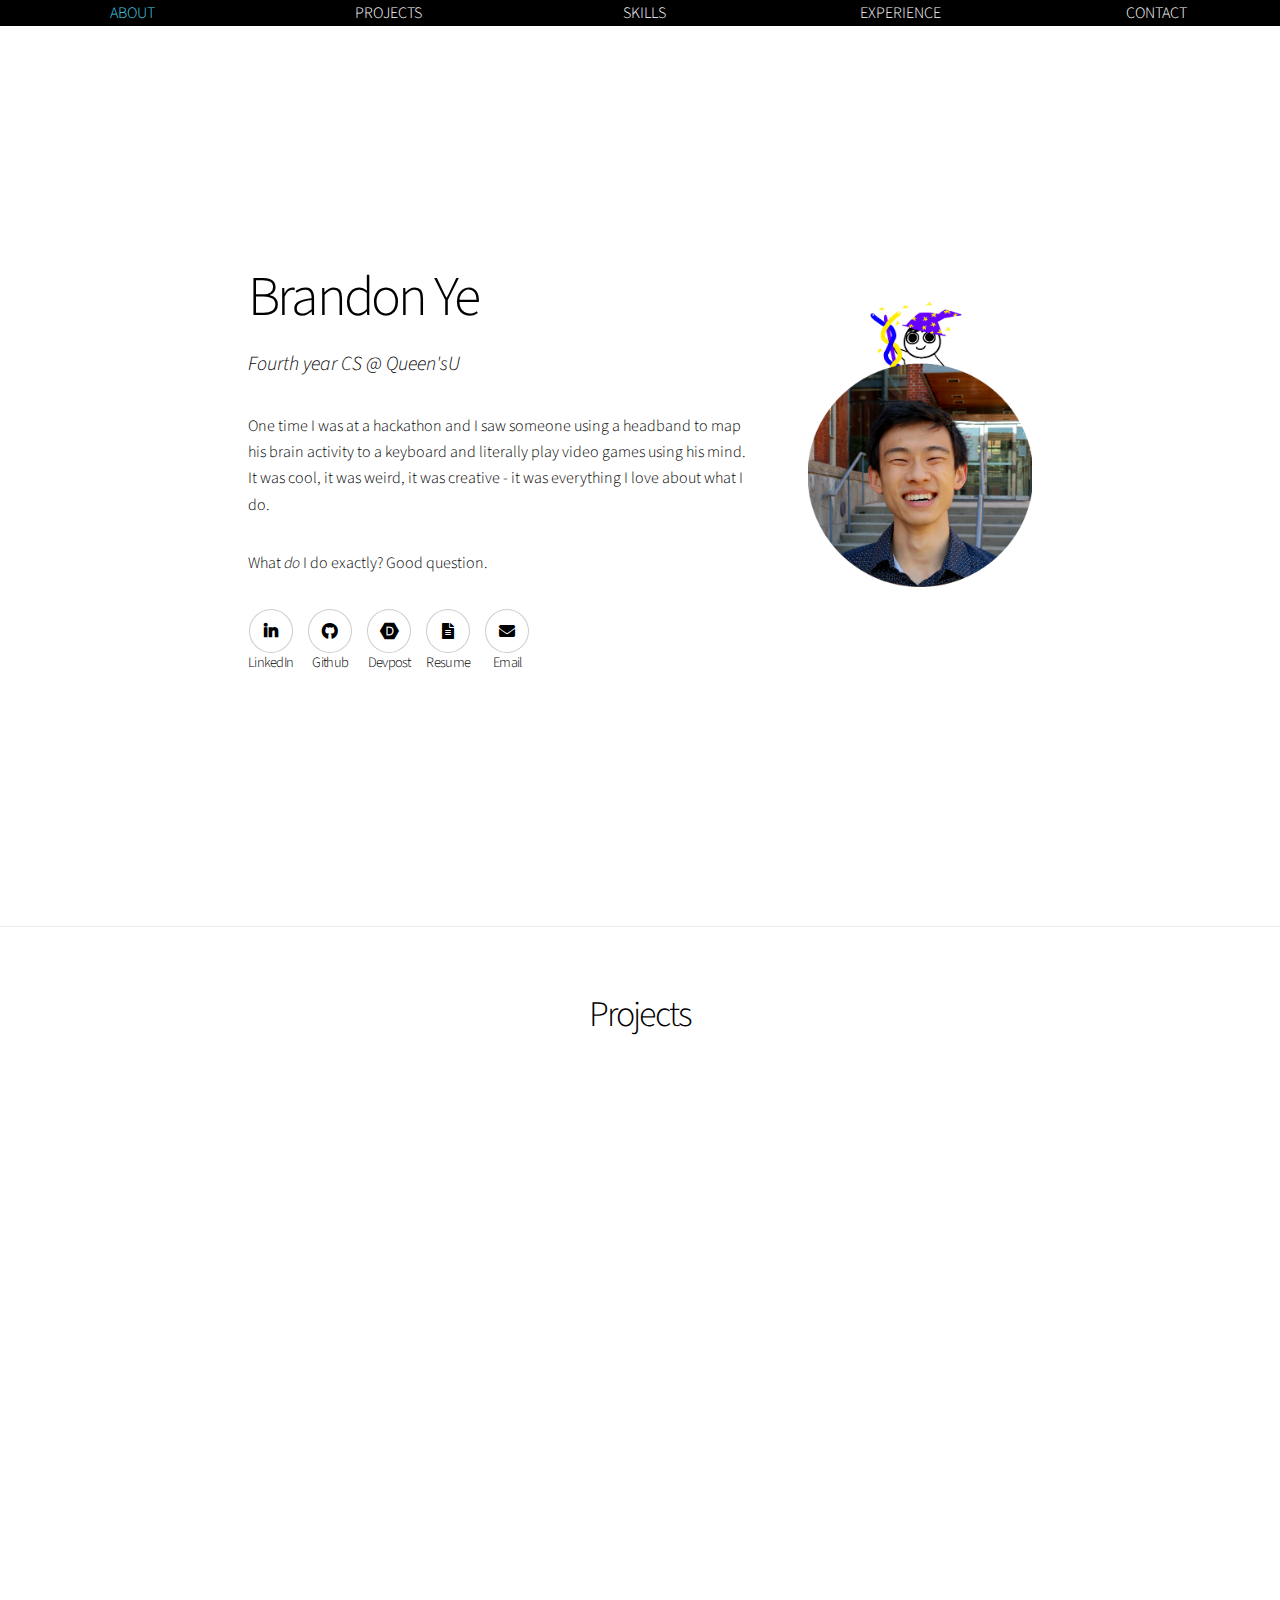
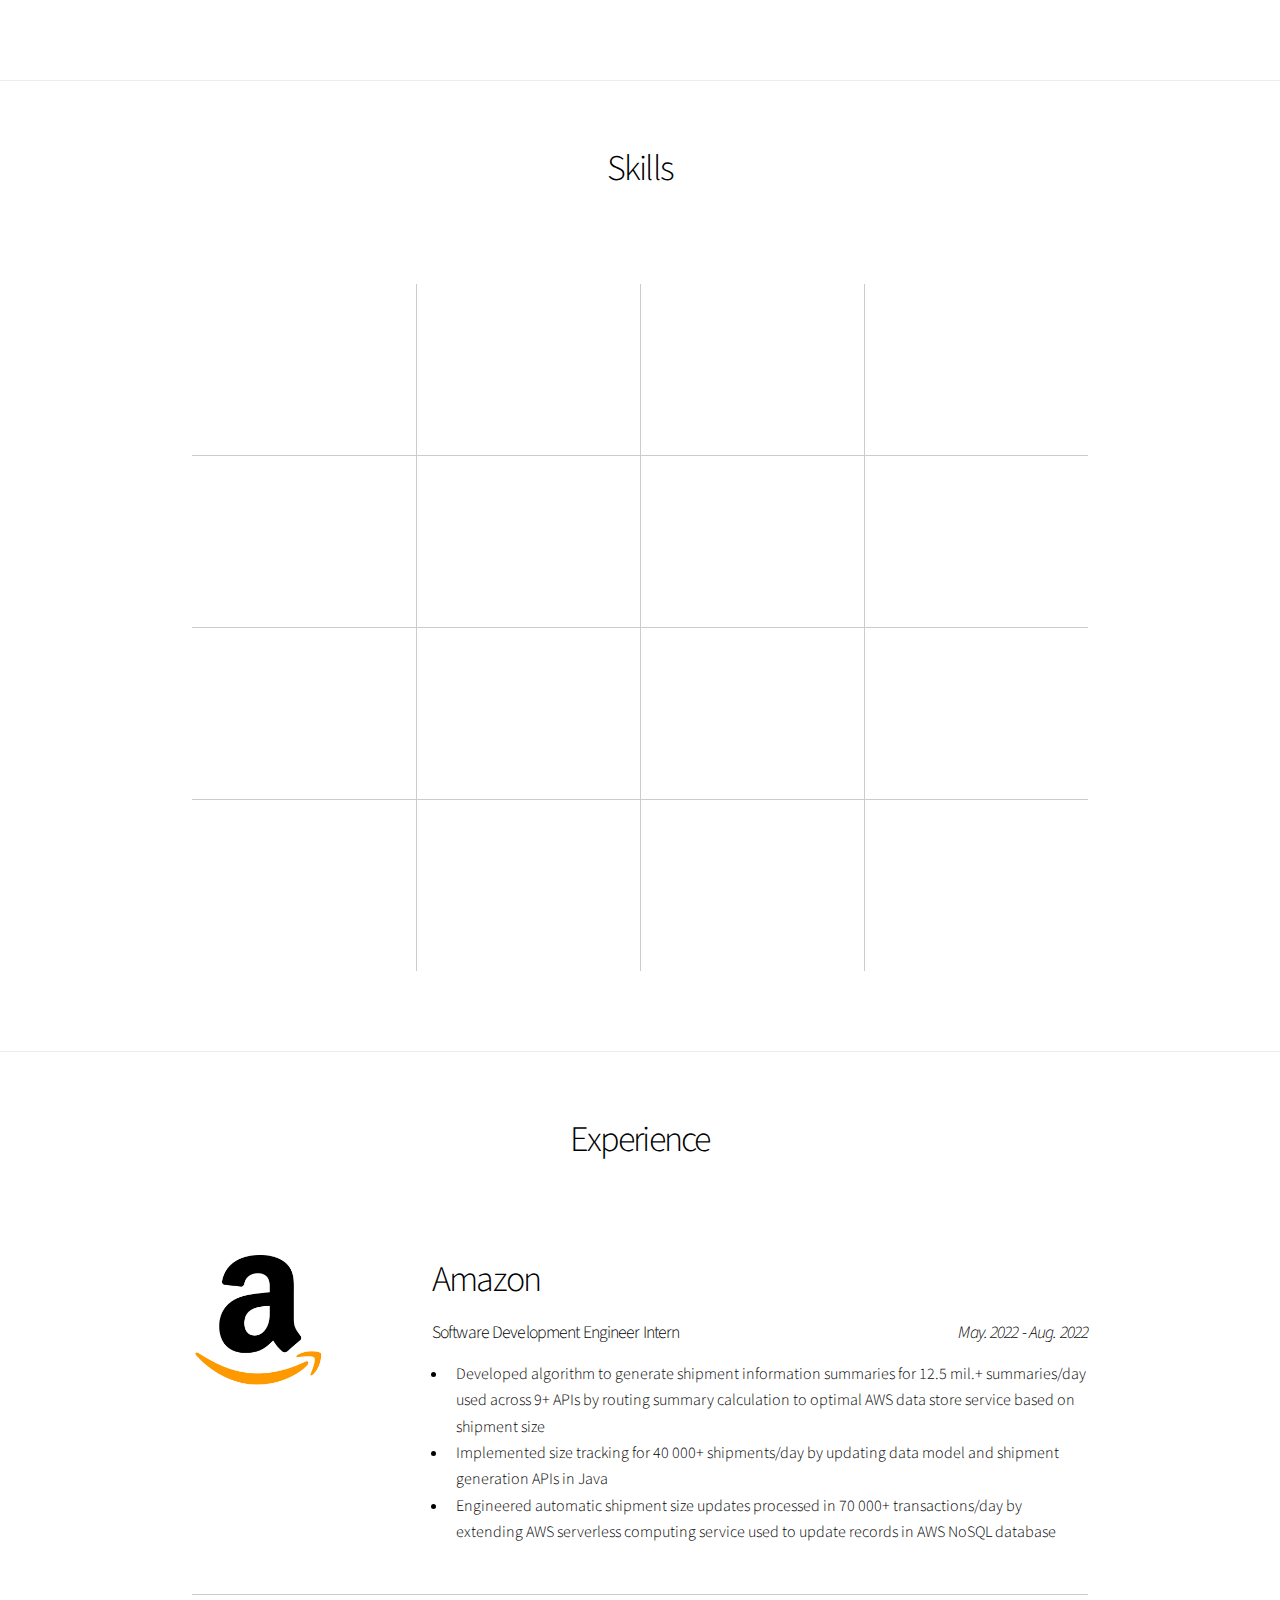
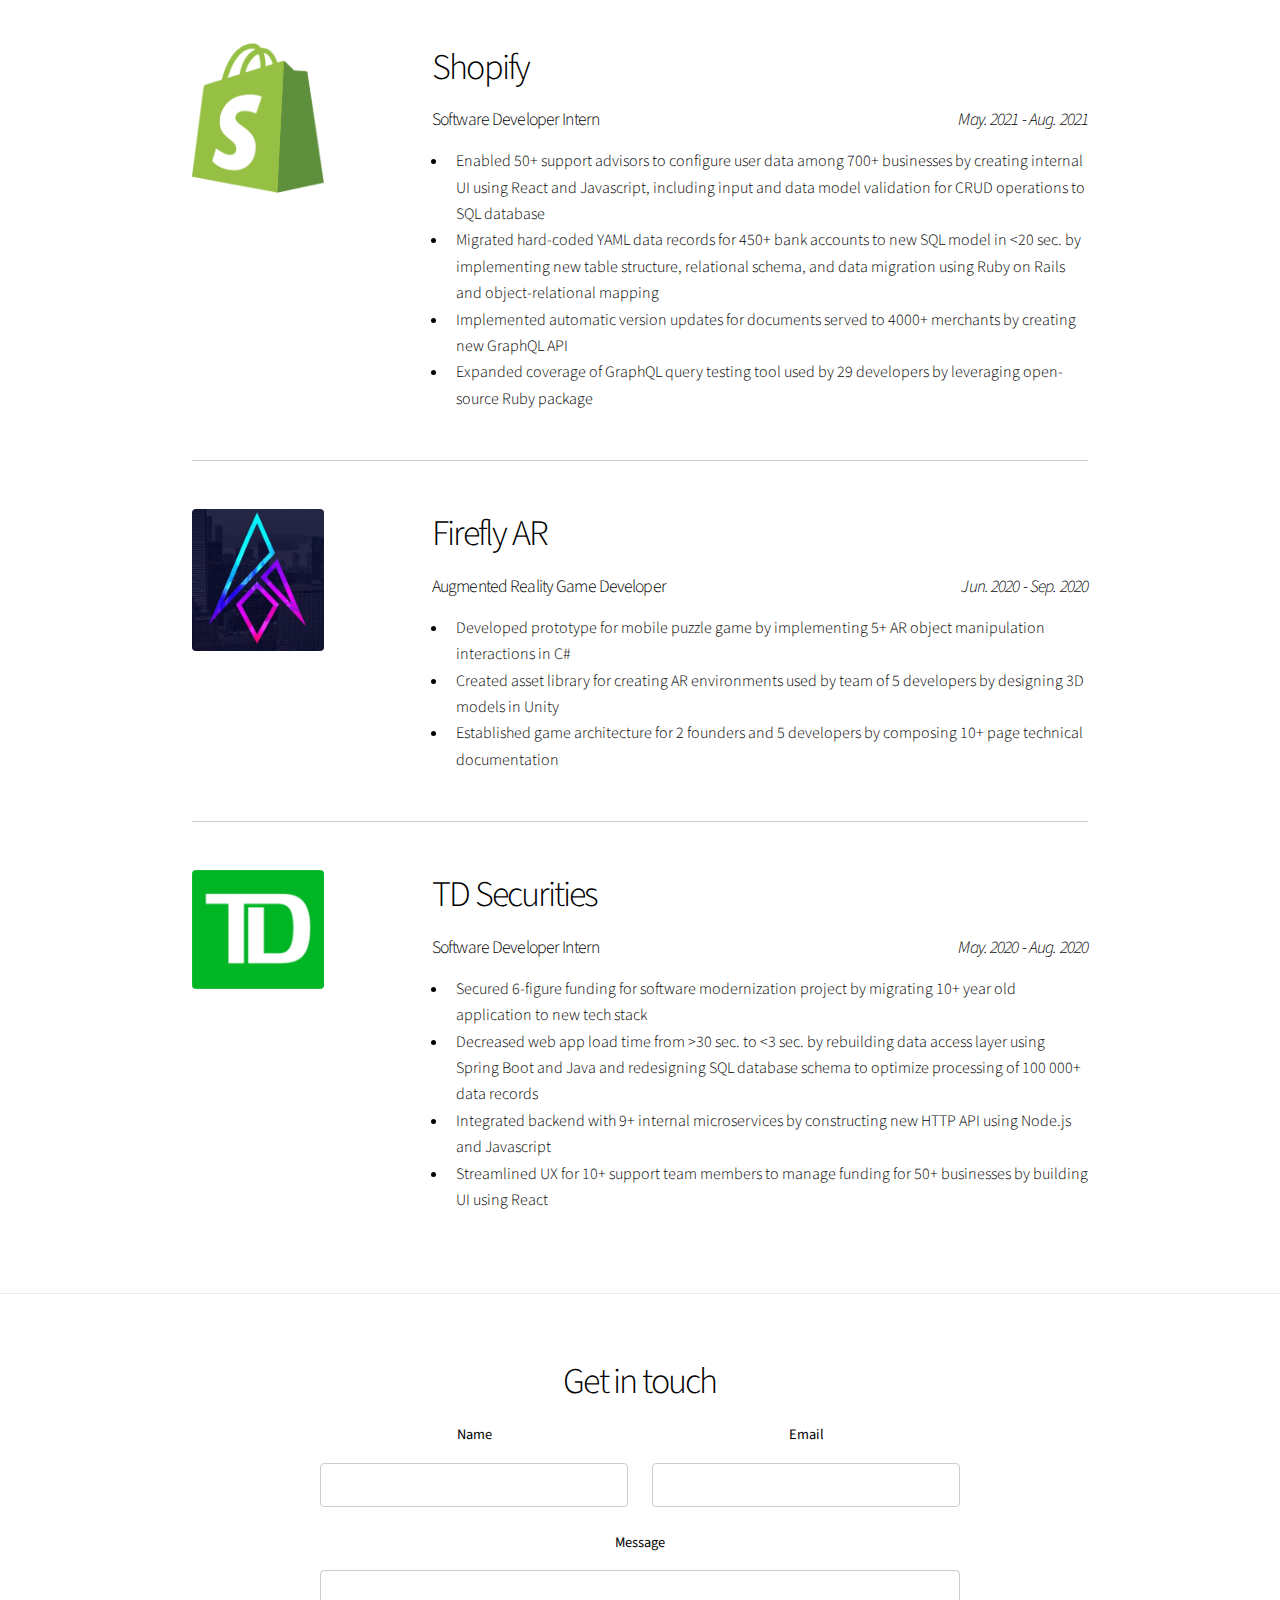
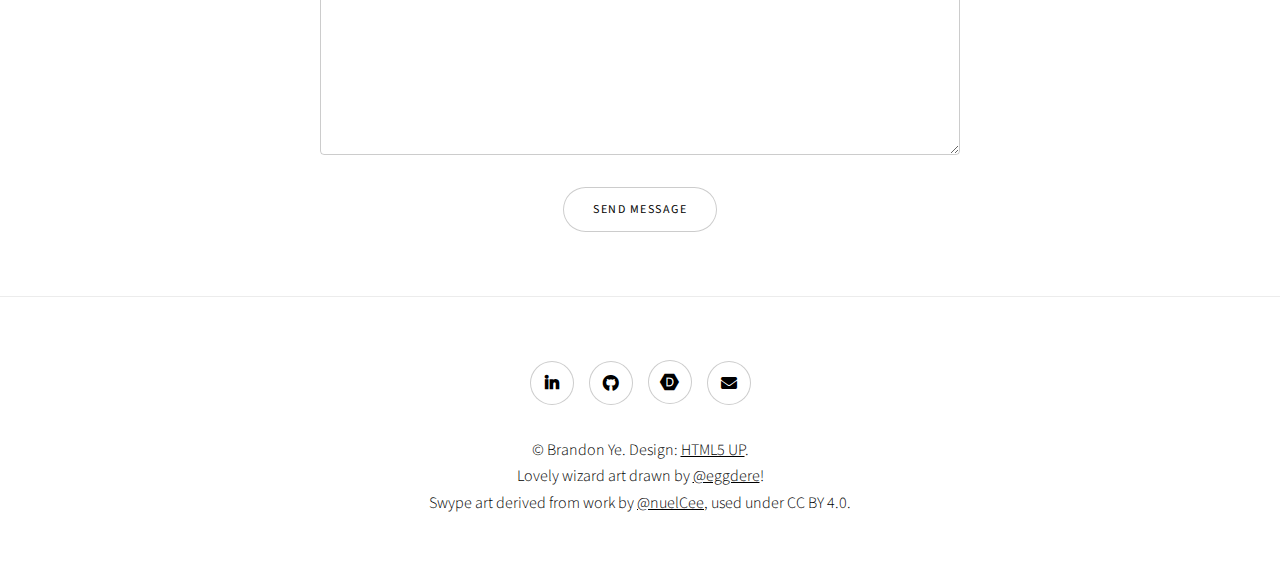
==== commit 313e5100: "update headline" ====
--- a/index.html
+++ b/index.html
@@ -83,9 +83,7 @@
 			<div class="content">
 				<h1>Brandon Ye</h1>
 				<p class="major">
-					<em>fourth year CS @ Queen'sU</em>
-					</br>
-					<em>seeking 2023 new grad SWE roles</em>
+					<em>Fourth year CS @ Queen'sU</em>
 				</p>
 				<p>
 					One time I was at a hackathon and I saw someone using a
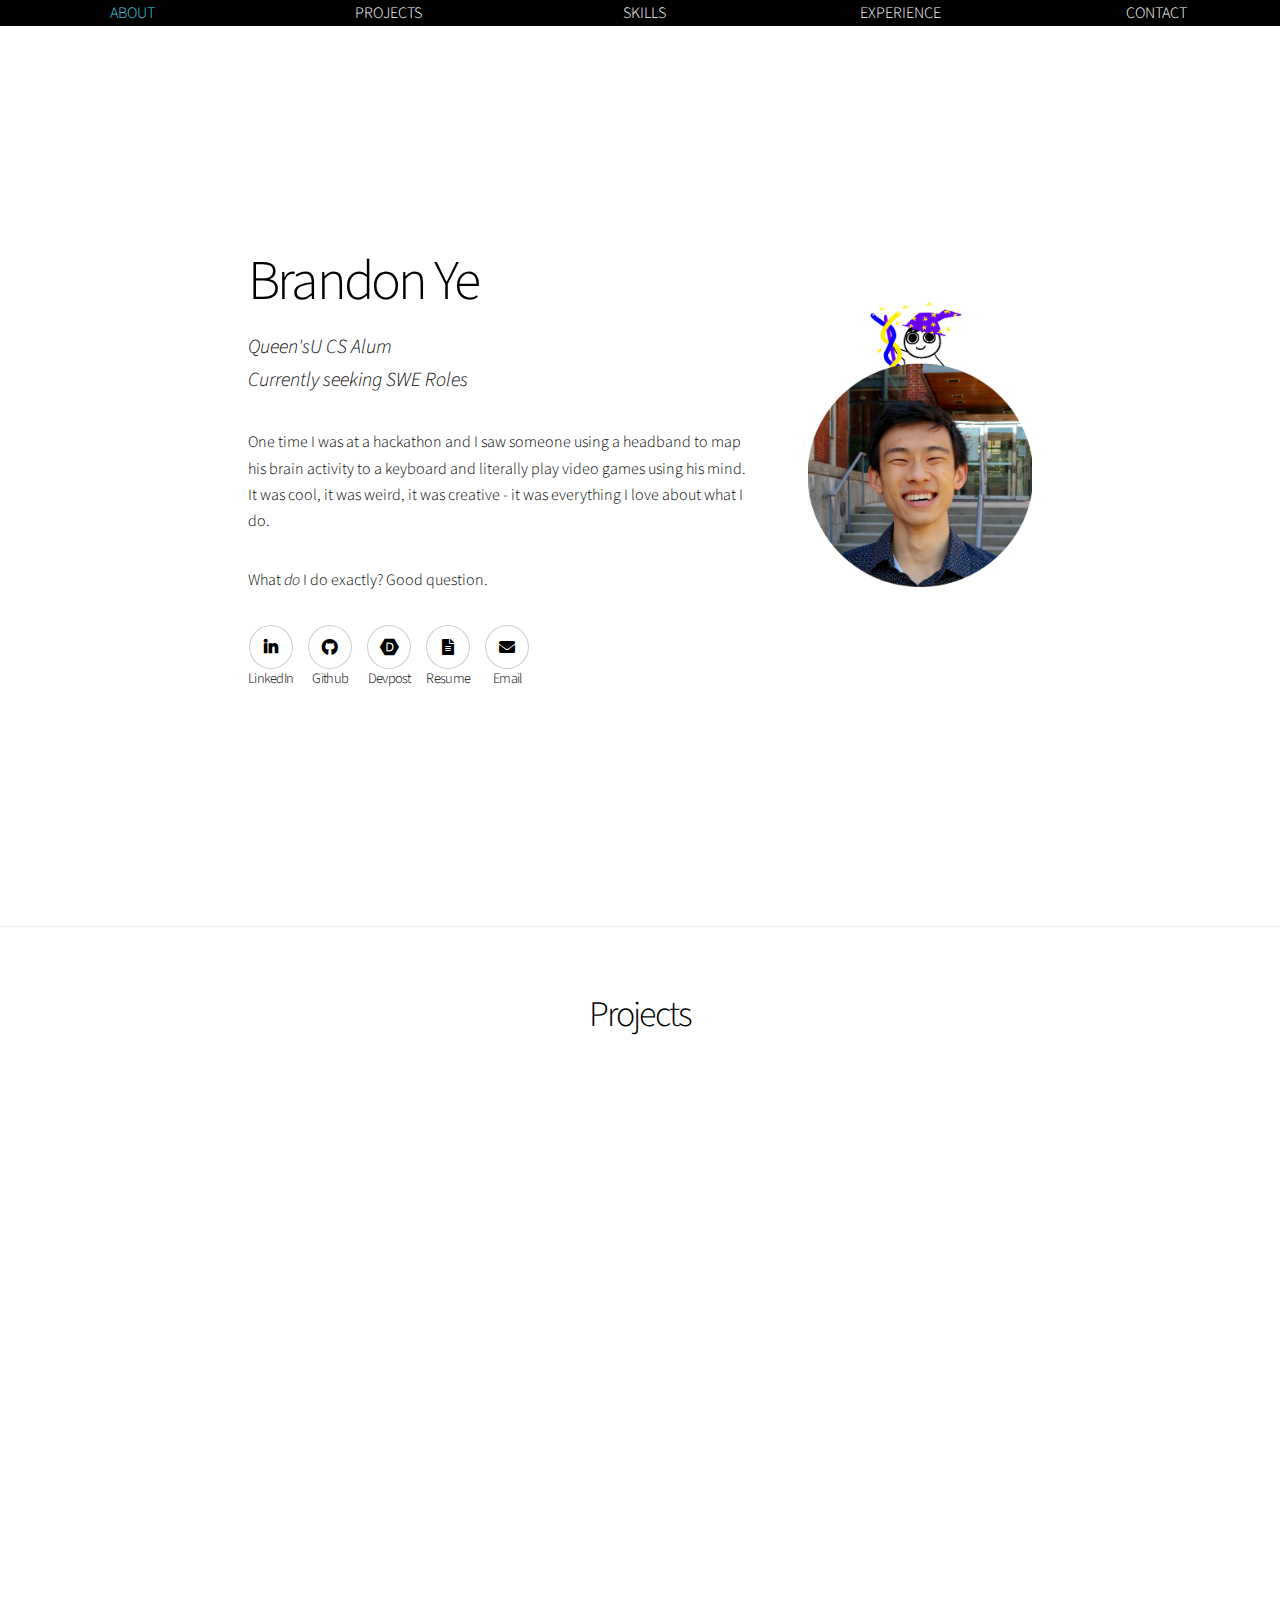
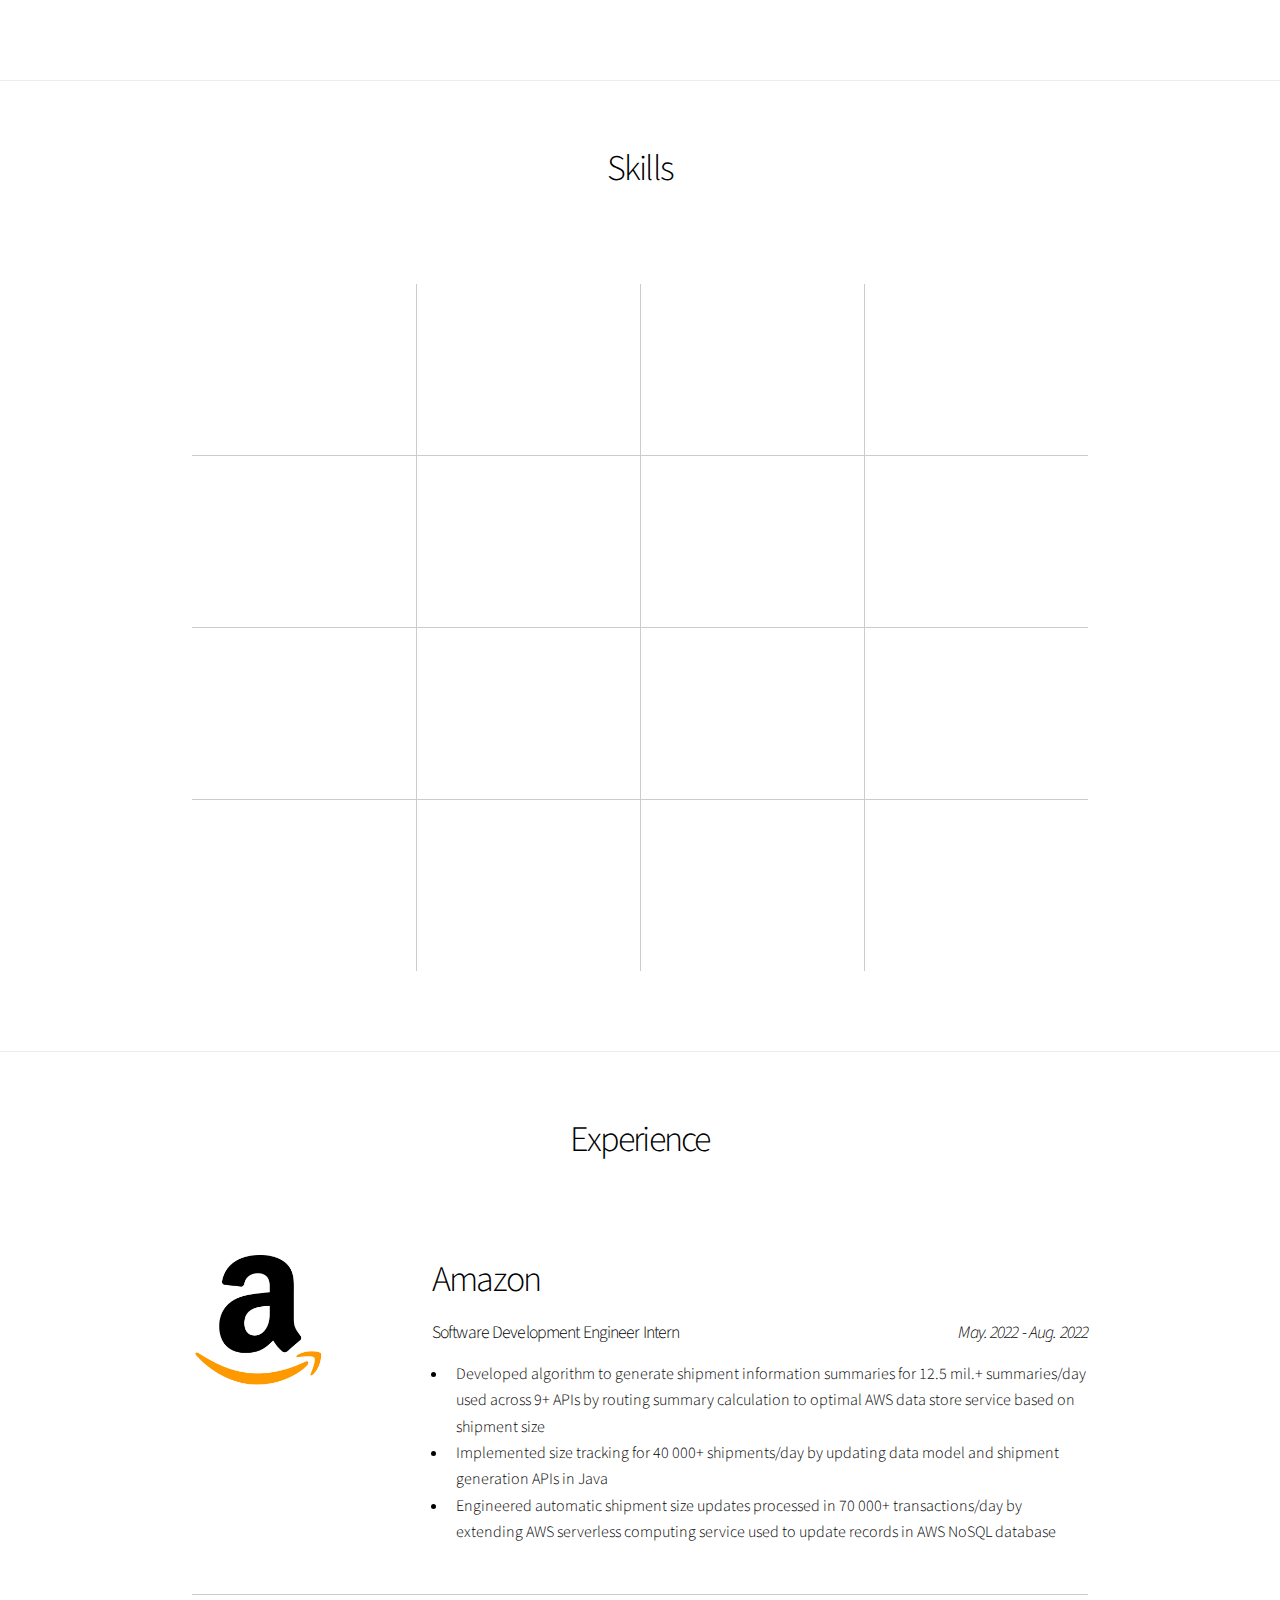
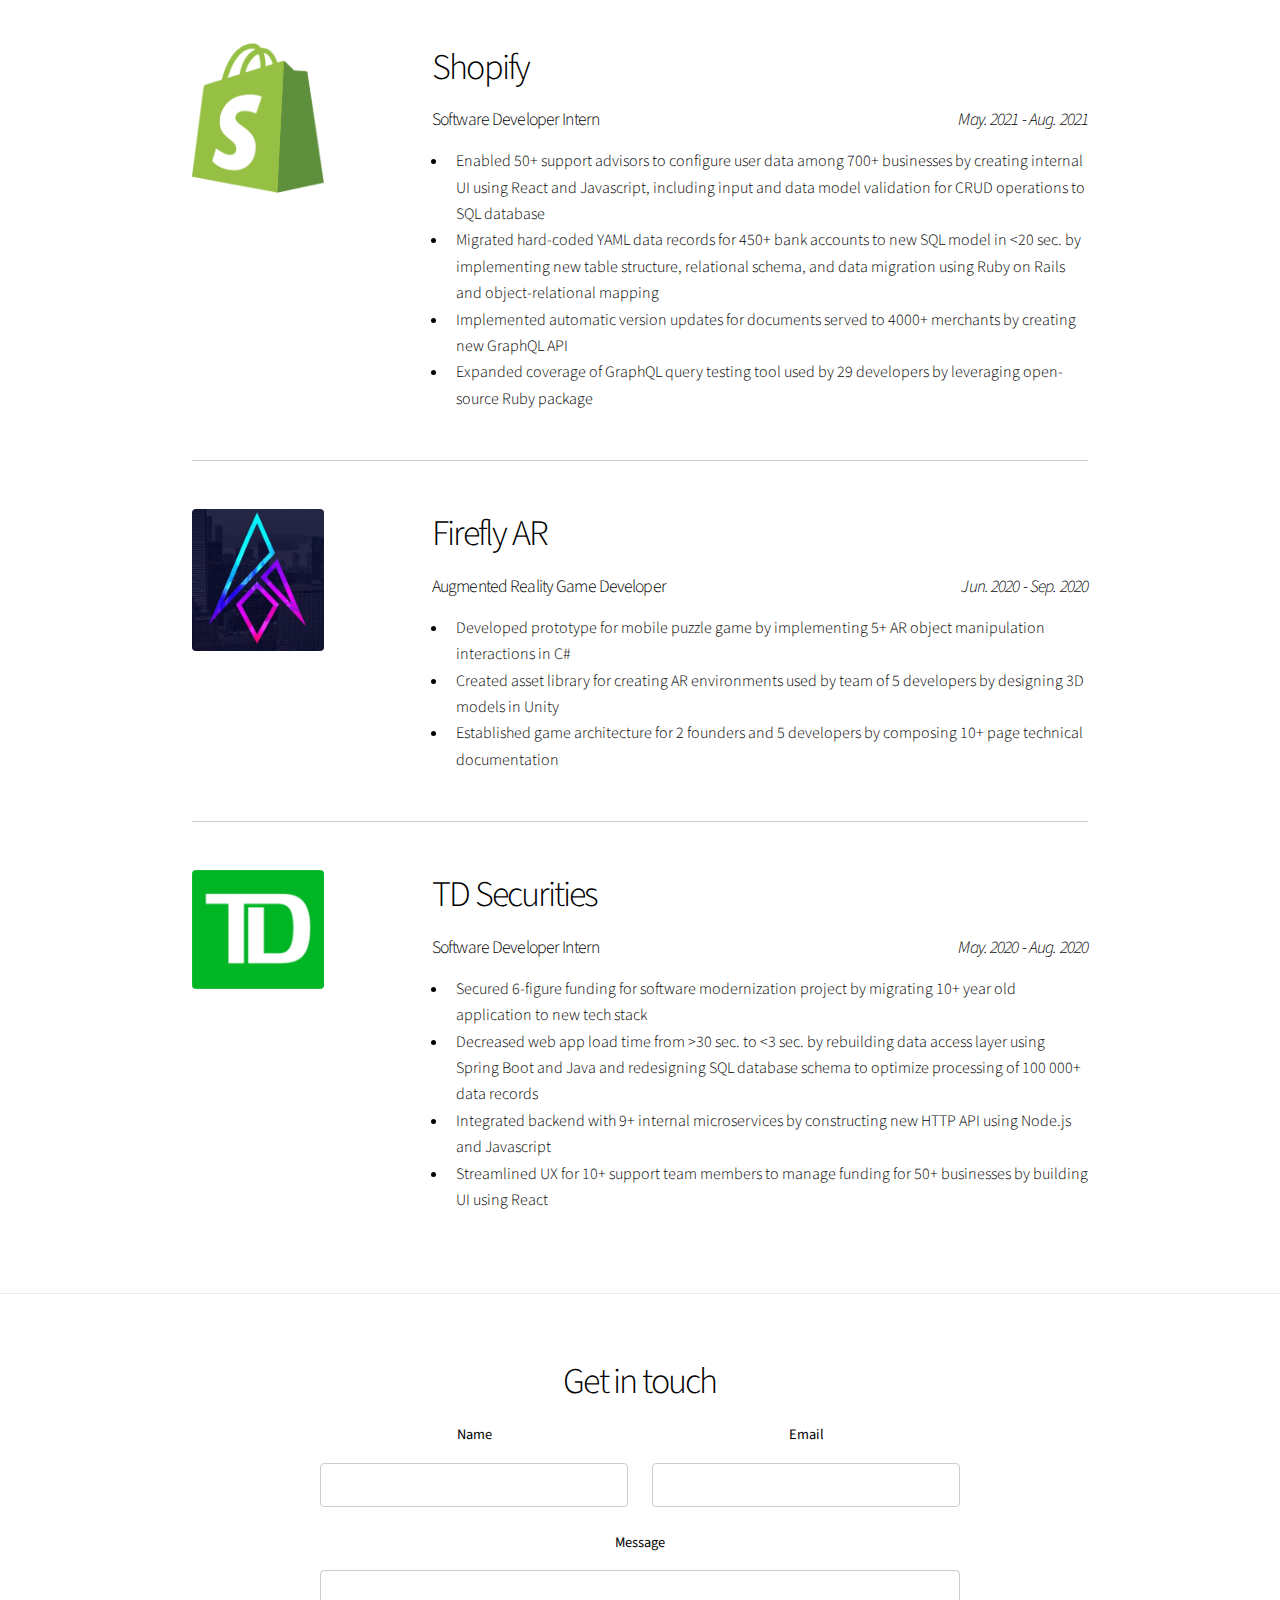
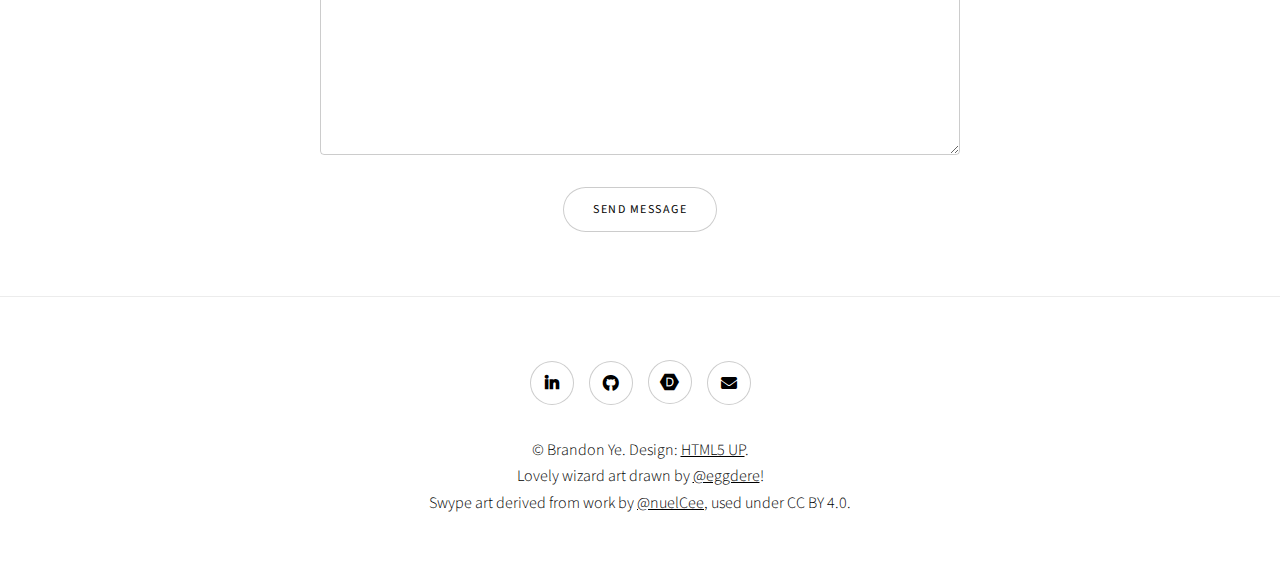
==== commit ae9257a5: "post grad update" ====
--- a/index.html
+++ b/index.html
@@ -83,7 +83,9 @@
 			<div class="content">
 				<h1>Brandon Ye</h1>
 				<p class="major">
-					<em>Fourth year CS @ Queen'sU</em>
+					<em>Queen'sU CS Alum</em>
+					<br />
+					<em>Currently seeking SWE Roles</em>
 				</p>
 				<p>
 					One time I was at a hackathon and I saw someone using a
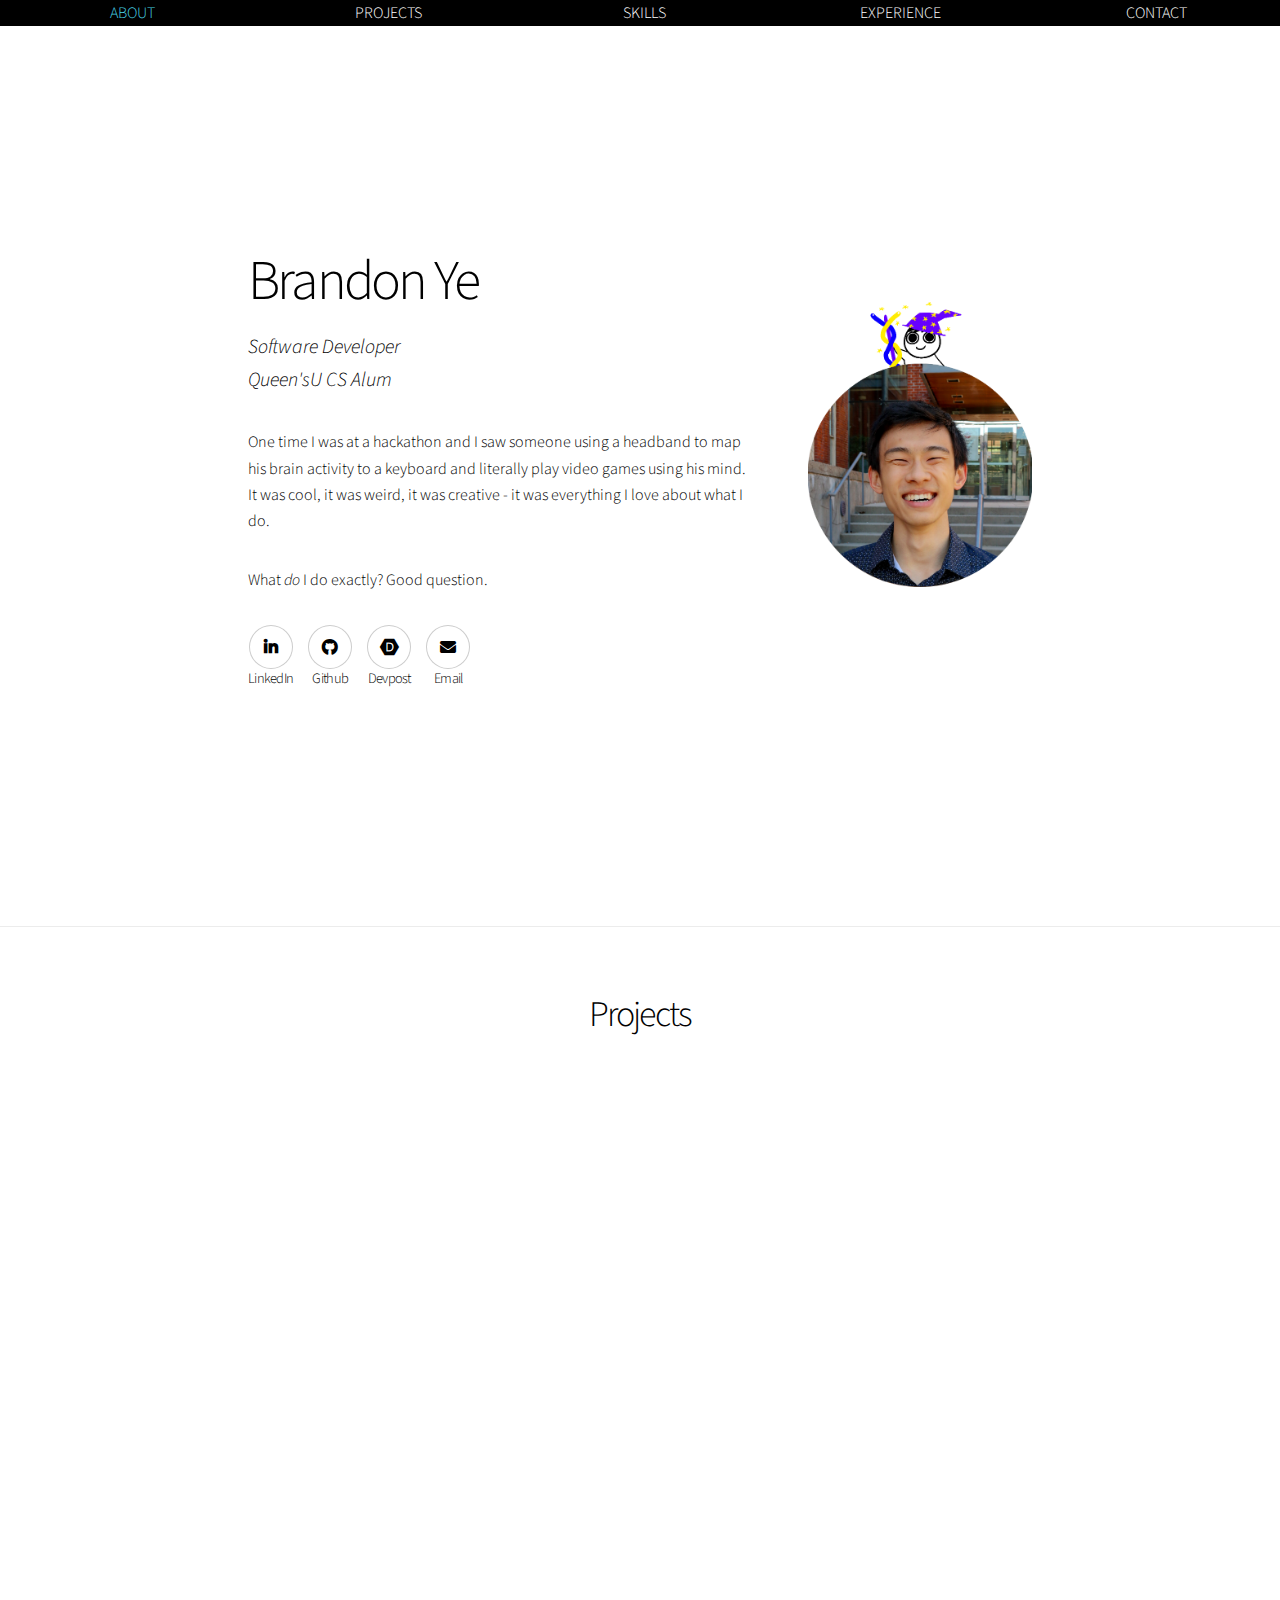
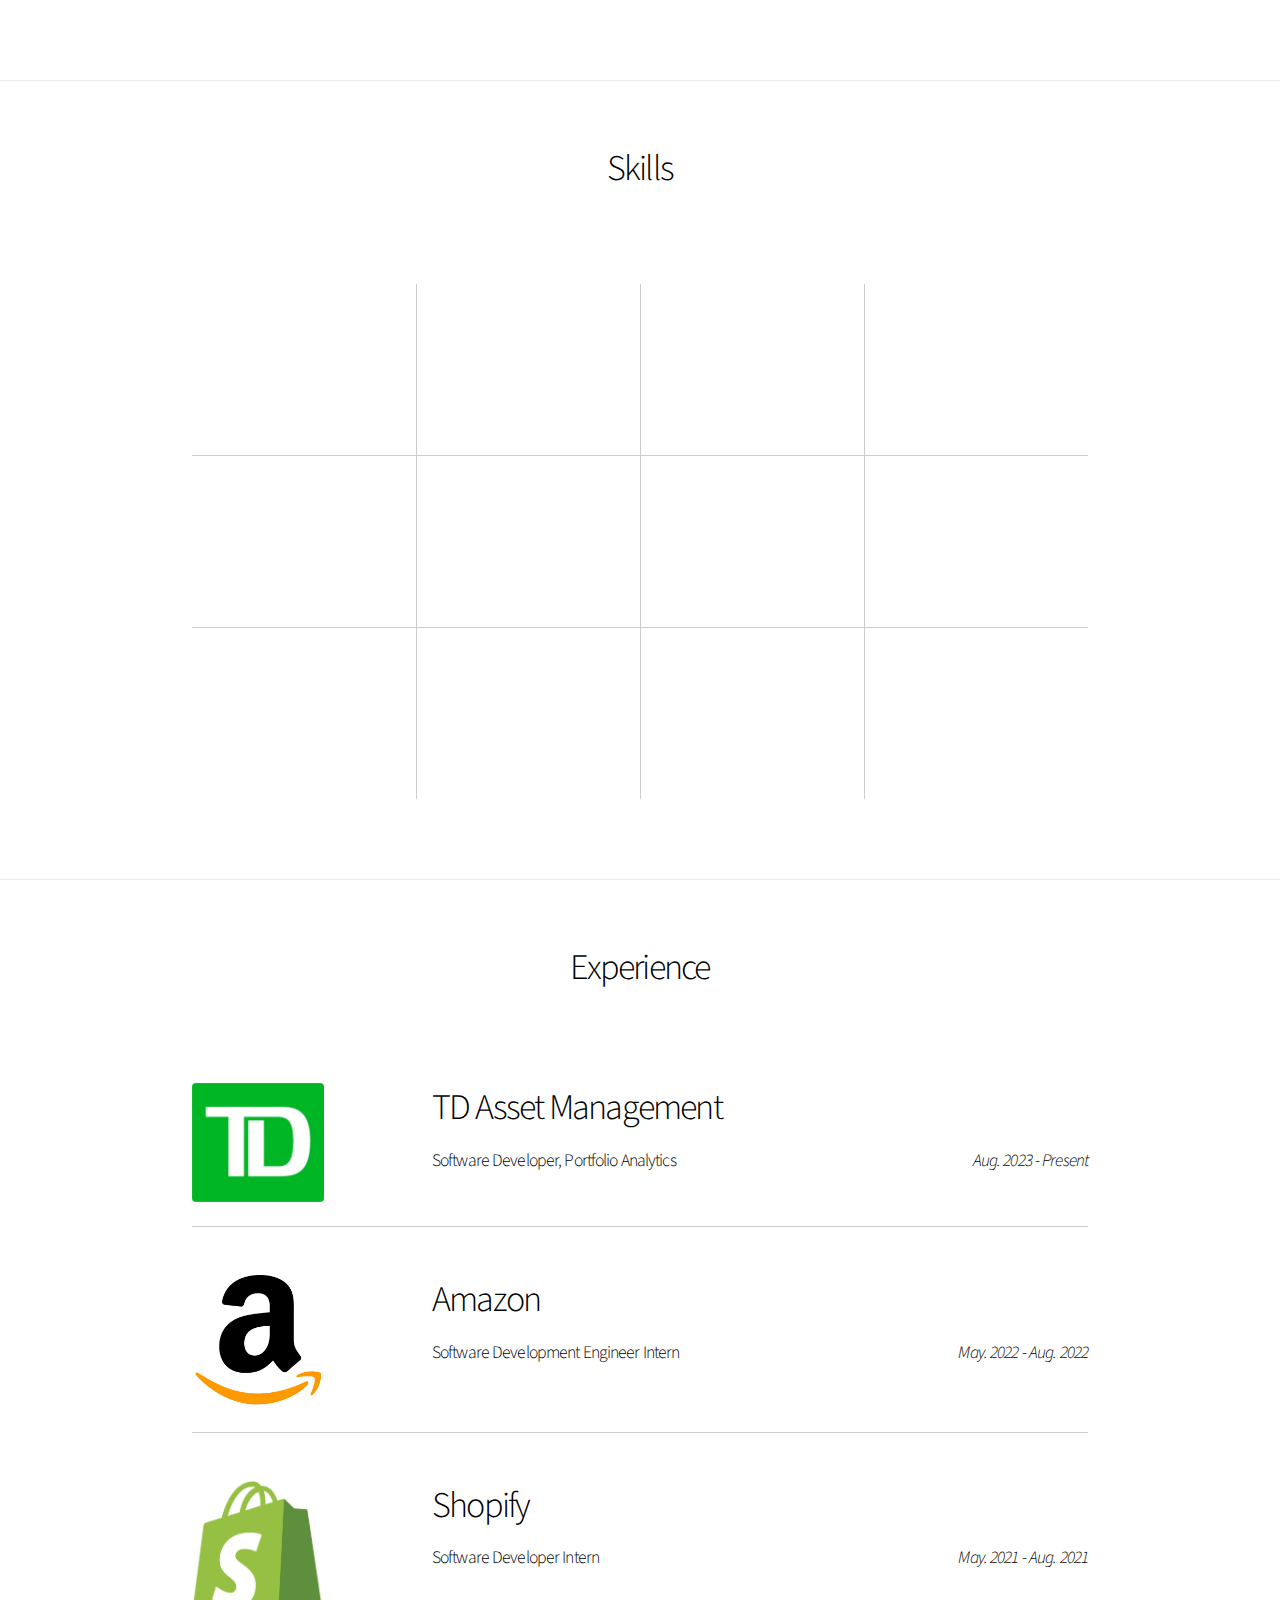
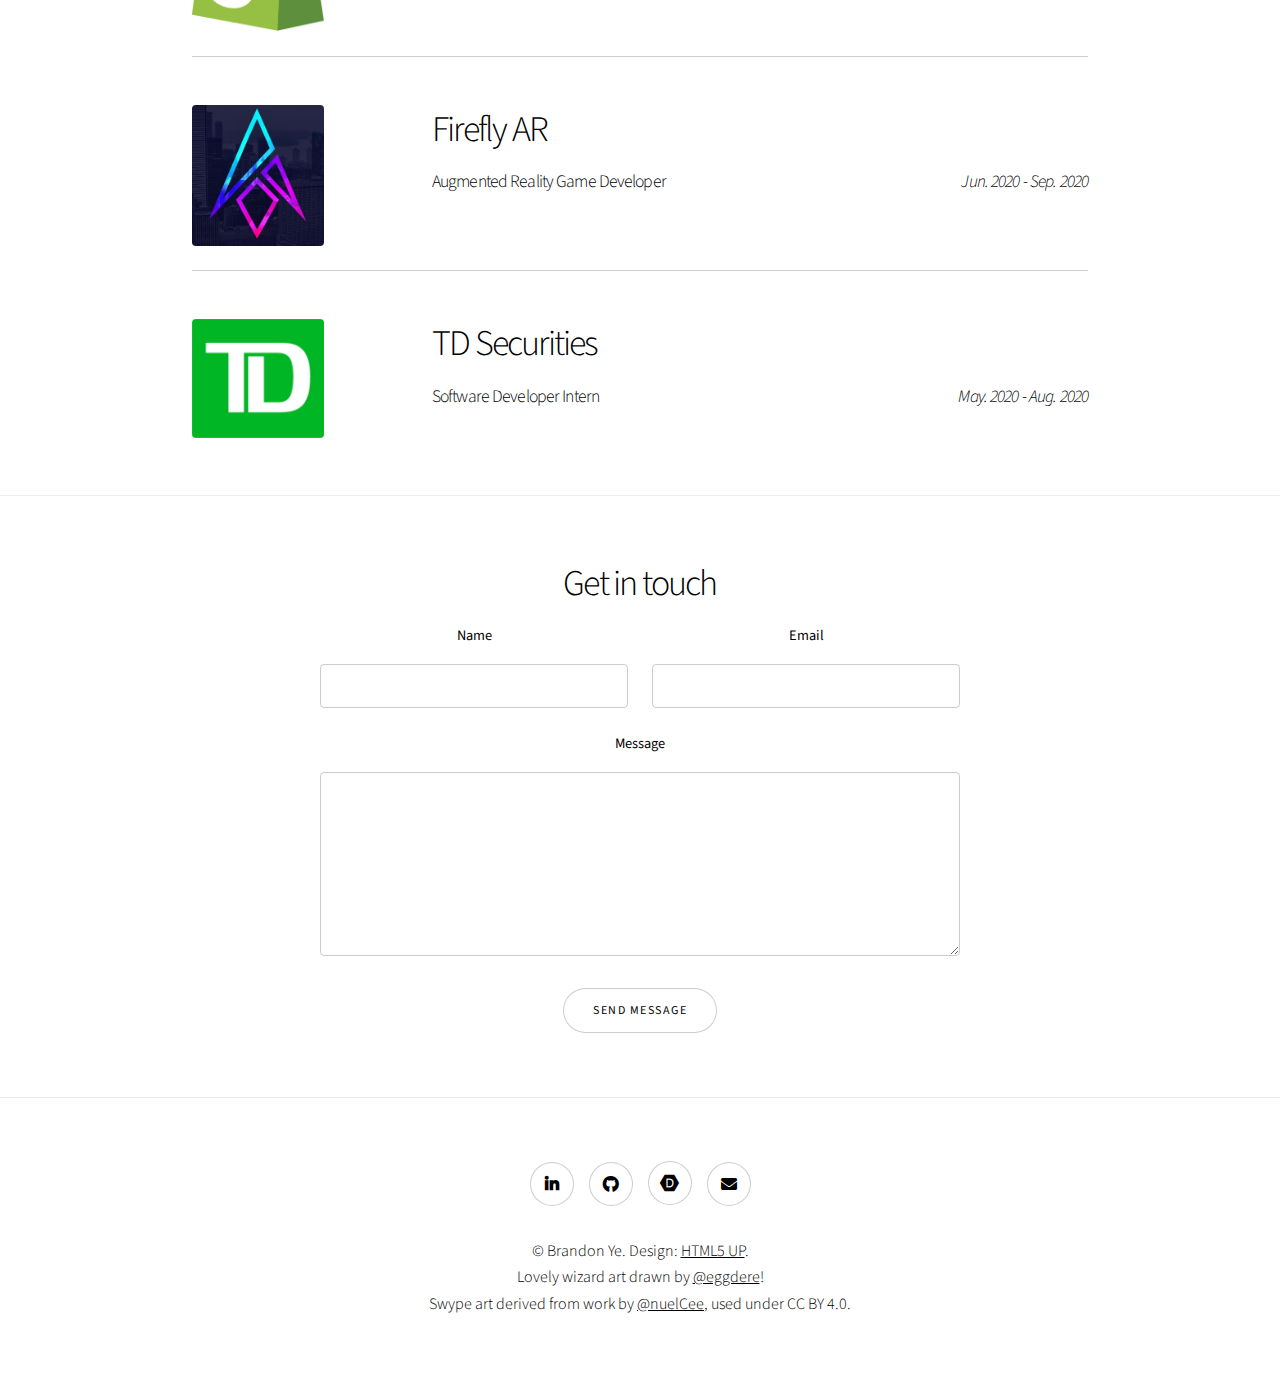
==== commit c3fabbf3: "post grad update" ====
--- a/index.html
+++ b/index.html
@@ -46,7 +46,7 @@
 	<meta property="og:url" content="https://yebrandon.com/" />
 	<meta property="og:type" content="website" />
 	<meta property="og:site_name" content="Brandon Ye" />
-	<meta property="og:description" content="Software engineer, incoming fourth year CS @ Queen'sU" />
+	<meta property="og:description" content="Software developer and Queen'sU CS alum. I like to make cool stuff sometimes!" />
 	<meta property="og:image" content="/assets/img/preview.jpg" />
 
 </head>
@@ -83,9 +83,9 @@
 			<div class="content">
 				<h1>Brandon Ye</h1>
 				<p class="major">
+					<em>Software Developer</em>
+					<br />
 					<em>Queen'sU CS Alum</em>
-					<br />
-					<em>Currently seeking SWE Roles</em>
 				</p>
 				<p>
 					One time I was at a hackathon and I saw someone using a
@@ -117,12 +117,6 @@
 							<h5>Devpost</h5>
 						</li>
 						<li class='align-center'>
-							<a href="https://drive.google.com/file/d/1NxqXTnU8Q_Bk2OvTeezurQHEL7Am3MLX/view?usp=sharing"
-								class="icon style2 fa-file-alt"><span class="label">Resume</span></a>
-							</br>
-							<h5>Resume</h5>
-						</li>
-						<li class='align-center'>
 							<a href="mailto:contactbrandonye@gmail.com" class="icon style2 fa-envelope"><span
 									class="label">Email</span></a>
 							</br>
@@ -294,10 +288,6 @@
 						<h3>SQL</h3>
 					</section>
 					<section>
-						<span class="image fithalf"><img src="assets/img/items/gql.jpg" alt="" /></span>
-						<h3>GraphQL</h3>
-					</section>
-					<section>
 						<span class="image fithalf"><img src="assets/img/items/react.jpg" alt="" /></span>
 						<h3>React</h3>
 					</section>
@@ -310,21 +300,8 @@
 						<h3>Ruby on Rails</h3>
 					</section>
 					<section>
-						<span class="image fithalf"><img width="50%" src="assets/img/items/springboot.jpg"
-								alt="" /></span>
-						<h3>Spring Boot</h3>
-					</section>
-					<section>
 						<span class="image fithalf"><img src="assets/img/items/unity.jpg" alt="" /></span>
 						<h3>Unity</h3>
-					</section>
-					<section>
-						<span class="image fithalf"><img src="assets/img/items/git.jpg" alt="" /></span>
-						<h3>Git</h3>
-					</section>
-					<section>
-						<span class="image fithalf"><img src="assets/img/items/aws.jpg" alt="" /></span>
-						<h3>AWS</h3>
 					</section>
 				</div>
 			</div>
@@ -336,6 +313,21 @@
 				<h2>Experience</h2>
 				<br />
 				<div class="index align-left">
+					<section>
+						<header class="expheader">
+							<span class="image expimg"><img class="sideimg" src="assets/img/td.jpg"
+									alt="" /></span>
+						</header>
+						<div class="content">
+							<h2>TD Asset Management</h2>
+							<h4 style="float: left">
+								Software Developer, Portfolio Analytics
+							</h4>
+							<h4 style="float: right">
+								<em>Aug. 2023 - Present</em>
+							</h4>
+						</div>
+					</section>
 					<section>
 						<header class="expheader">
 							<span class="image expimg"><img class="sideimg" src="assets/img/amazon.jpg"
@@ -349,18 +341,6 @@
 							<h4 style="float: right">
 								<em>May. 2022 - Aug. 2022</em>
 							</h4>
-							<div style="clear: both"></div>
-							<ul>
-								<li>
-									Developed algorithm to generate shipment information summaries for 12.5 mil.+ summaries/day used across 9+ APIs by routing summary calculation to optimal AWS data store service based on shipment size
-								</li>
-								<li>
-									Implemented size tracking for 40 000+ shipments/day by updating data model and shipment generation APIs in Java
-								</li>
-								<li>
-									Engineered automatic shipment size updates processed in 70 000+ transactions/day by extending AWS serverless computing service used to update records in AWS NoSQL database
-								</li>
-							</ul>
 						</div>
 					</section>
 					<section>
@@ -376,21 +356,6 @@
 							<h4 style="float: right">
 								<em>May. 2021 - Aug. 2021</em>
 							</h4>
-							<div style="clear: both"></div>
-							<ul>
-								<li>
-									Enabled 50+ support advisors to configure user data among 700+ businesses by creating internal UI using React and Javascript, including input and data model validation for CRUD operations to SQL database
-								</li>
-								<li>
-									Migrated hard‐coded YAML data records for 450+ bank accounts to new SQL model in &lt;20 sec. by implementing new table structure, relational schema, and data migration using Ruby on Rails and object‐relational mapping
-								</li>
-								<li>
-									Implemented automatic version updates for documents served to 4000+ merchants by creating new GraphQL API
-								</li>
-								<li>
-									Expanded coverage of GraphQL query testing tool used by 29 developers by leveraging open‐source Ruby package
-								</li>
-							</ul>
 						</div>
 					</section>
 					<section>
@@ -407,17 +372,6 @@
 								<em>Jun. 2020 - Sep. 2020</em>
 							</h4>
 							<div style="clear: both"></div>
-							<ul>
-								<li>
-									Developed prototype for mobile puzzle game by implementing 5+ AR object manipulation interactions in C#
-								</li>
-								<li>
-									Created asset library for creating AR environments used by team of 5 developers by designing 3D models in Unity
-								</li>
-								<li>
-									Established game architecture for 2 founders and 5 developers by composing 10+ page technical documentation
-								</li>
-							</ul>
 						</div>
 					</section>
 					<section>
@@ -432,22 +386,6 @@
 							<h4 style="float: right">
 								<em>May. 2020 - Aug. 2020</em>
 							</h4>
-							<div style="clear: both"></div>
-
-							<ul>
-								<li>
-									Secured 6‐figure funding for software modernization project by migrating 10+ year old application to new tech stack
-								</li>
-								<li>
-									Decreased web app load time from &gt;30 sec. to &lt;3 sec. by rebuilding data access layer using Spring Boot and Java and redesigning SQL database schema to optimize processing of 100 000+ data records
-								</li>
-								<li>
-									Integrated backend with 9+ internal microservices by constructing new HTTP API using Node.js and Javascript
-								</li>
-								<li>
-									Streamlined UX for 10+ support team members to manage funding for 50+ businesses by building UI using React
-								</li>
-							</ul>
 						</div>
 					</section>
 				</div>
@@ -458,7 +396,7 @@
 		<section class="wrapper style1 align-center" id="contact">
 			<div class="inner medium">
 				<h2>Get in touch</h2>
-				<form accept-charset="utf-8" method="post" action="https://formspree.io/contactbrandonye@gmail.com">
+				<form accept-charset="utf-8" method="post" action="https://formspree.io/f/contactbrandonye@gmail.com">
 					<div class="fields">
 						<div class="field half">
 							<label for="name">Name</label>
